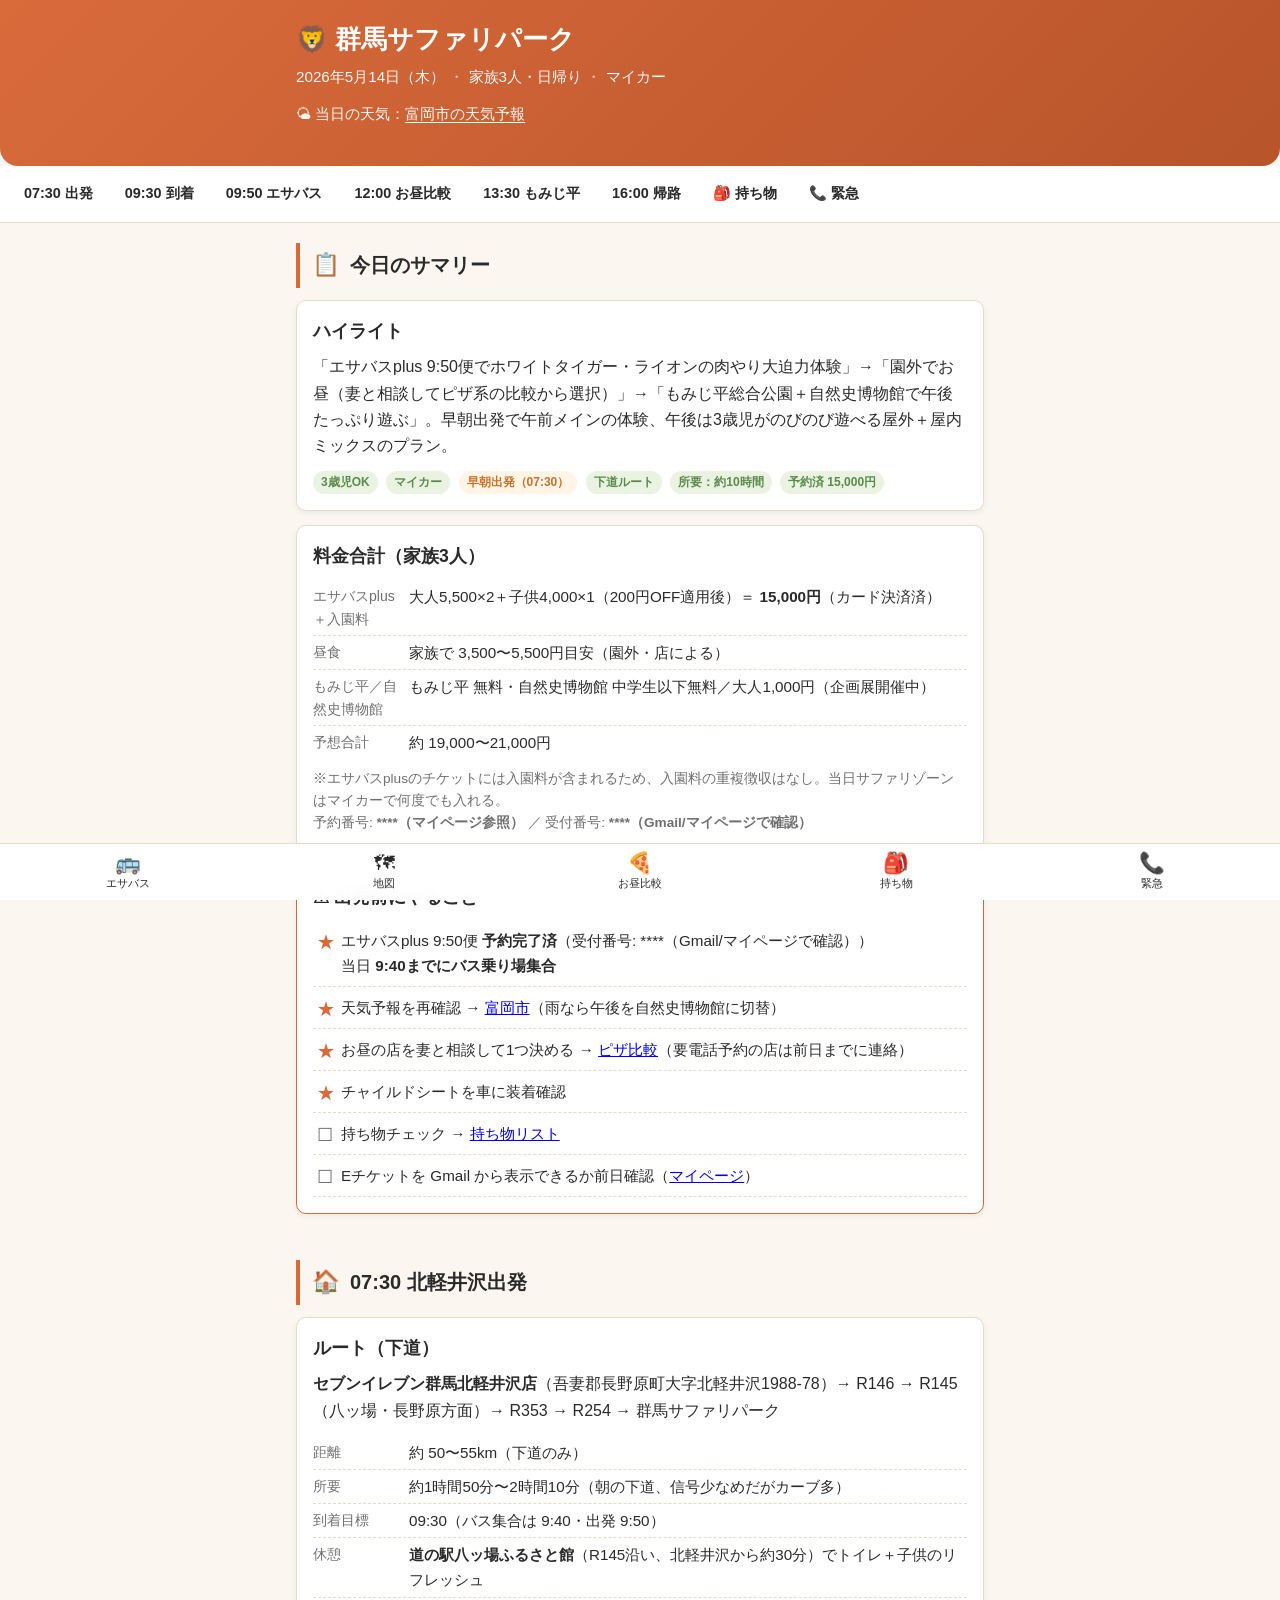
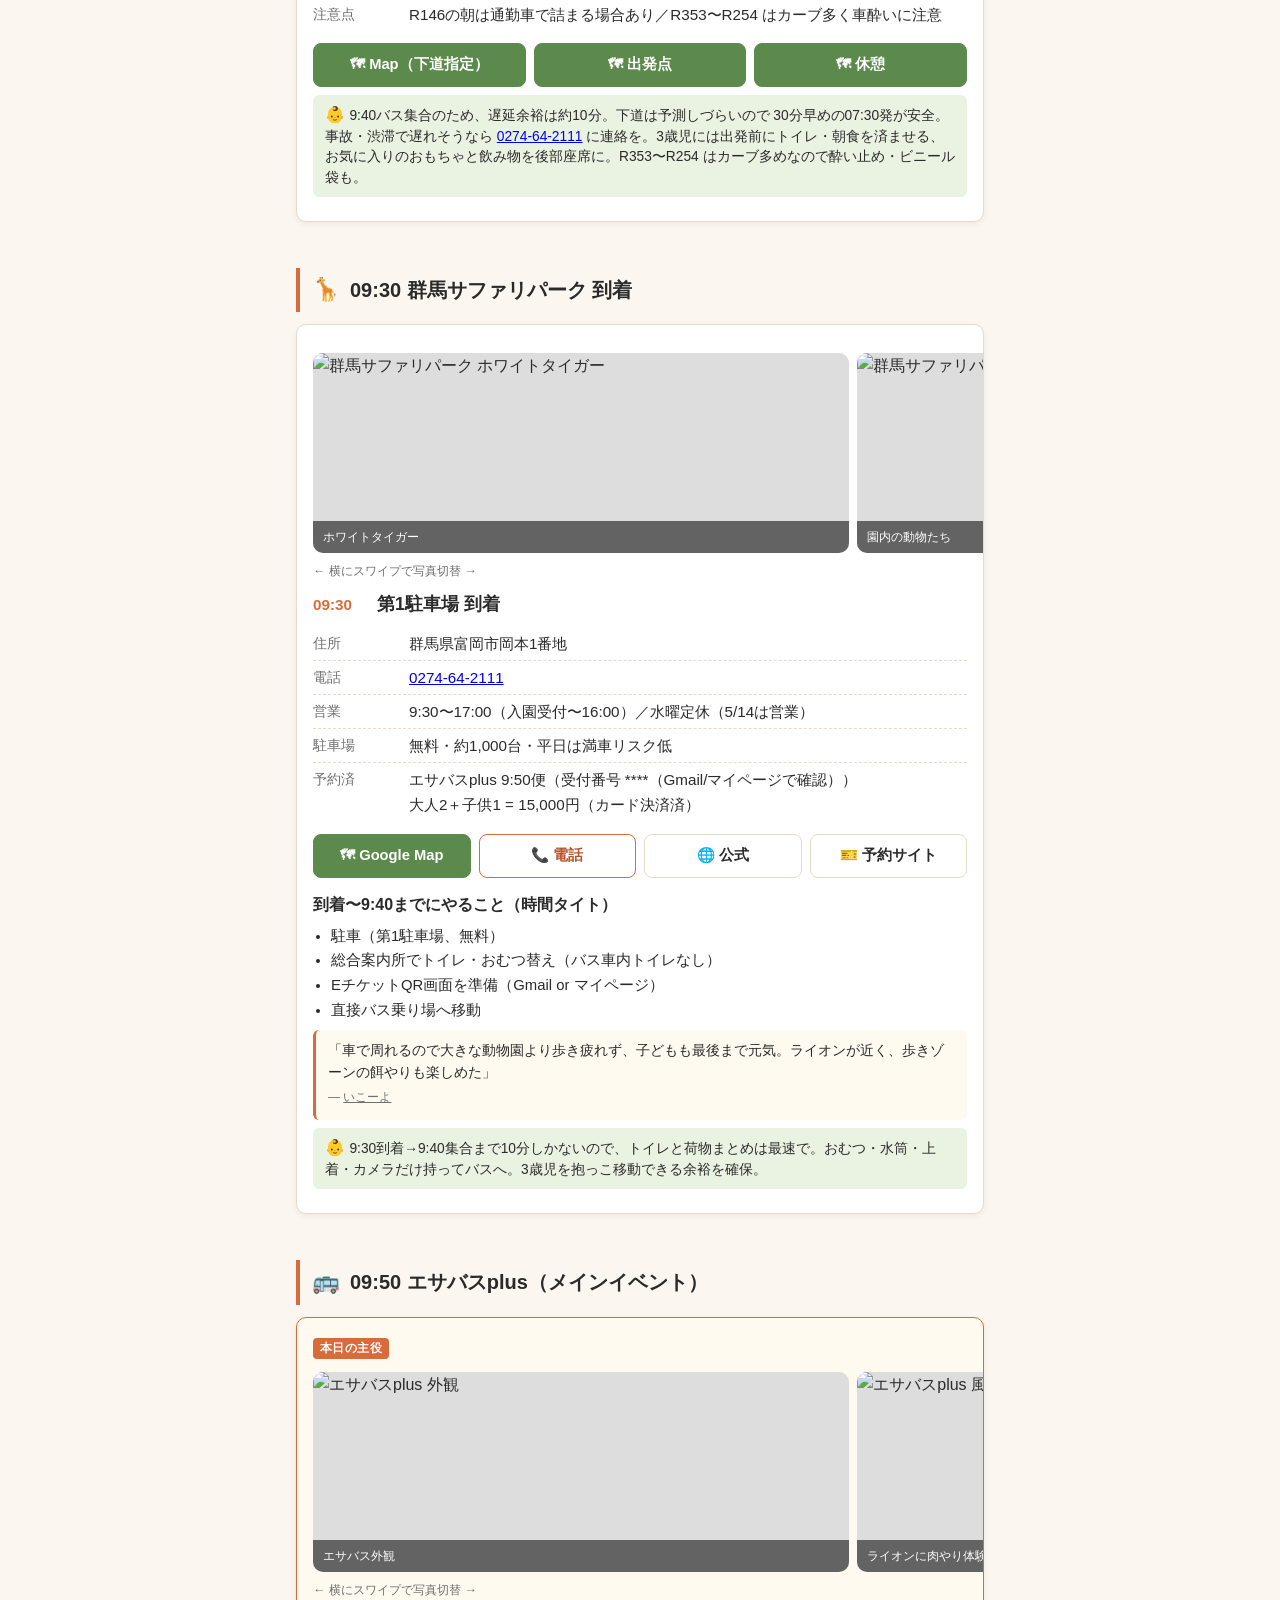
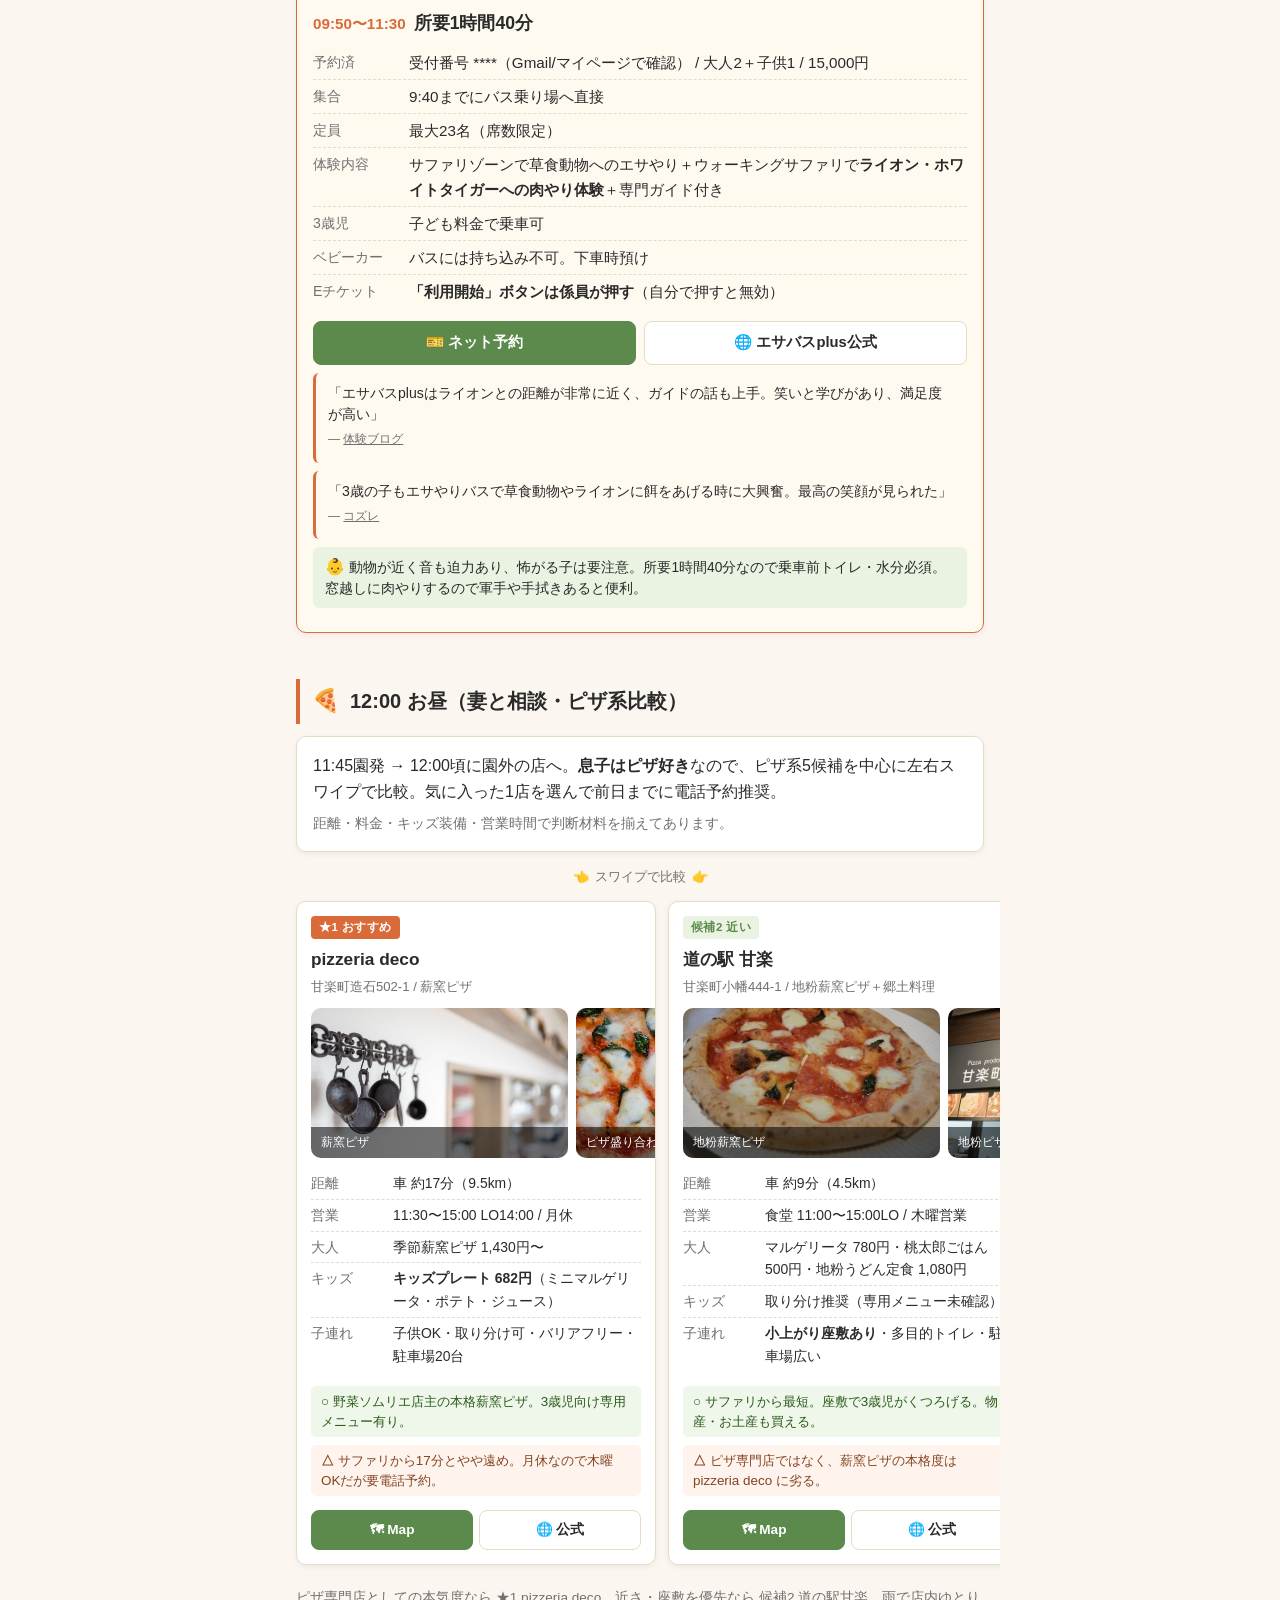
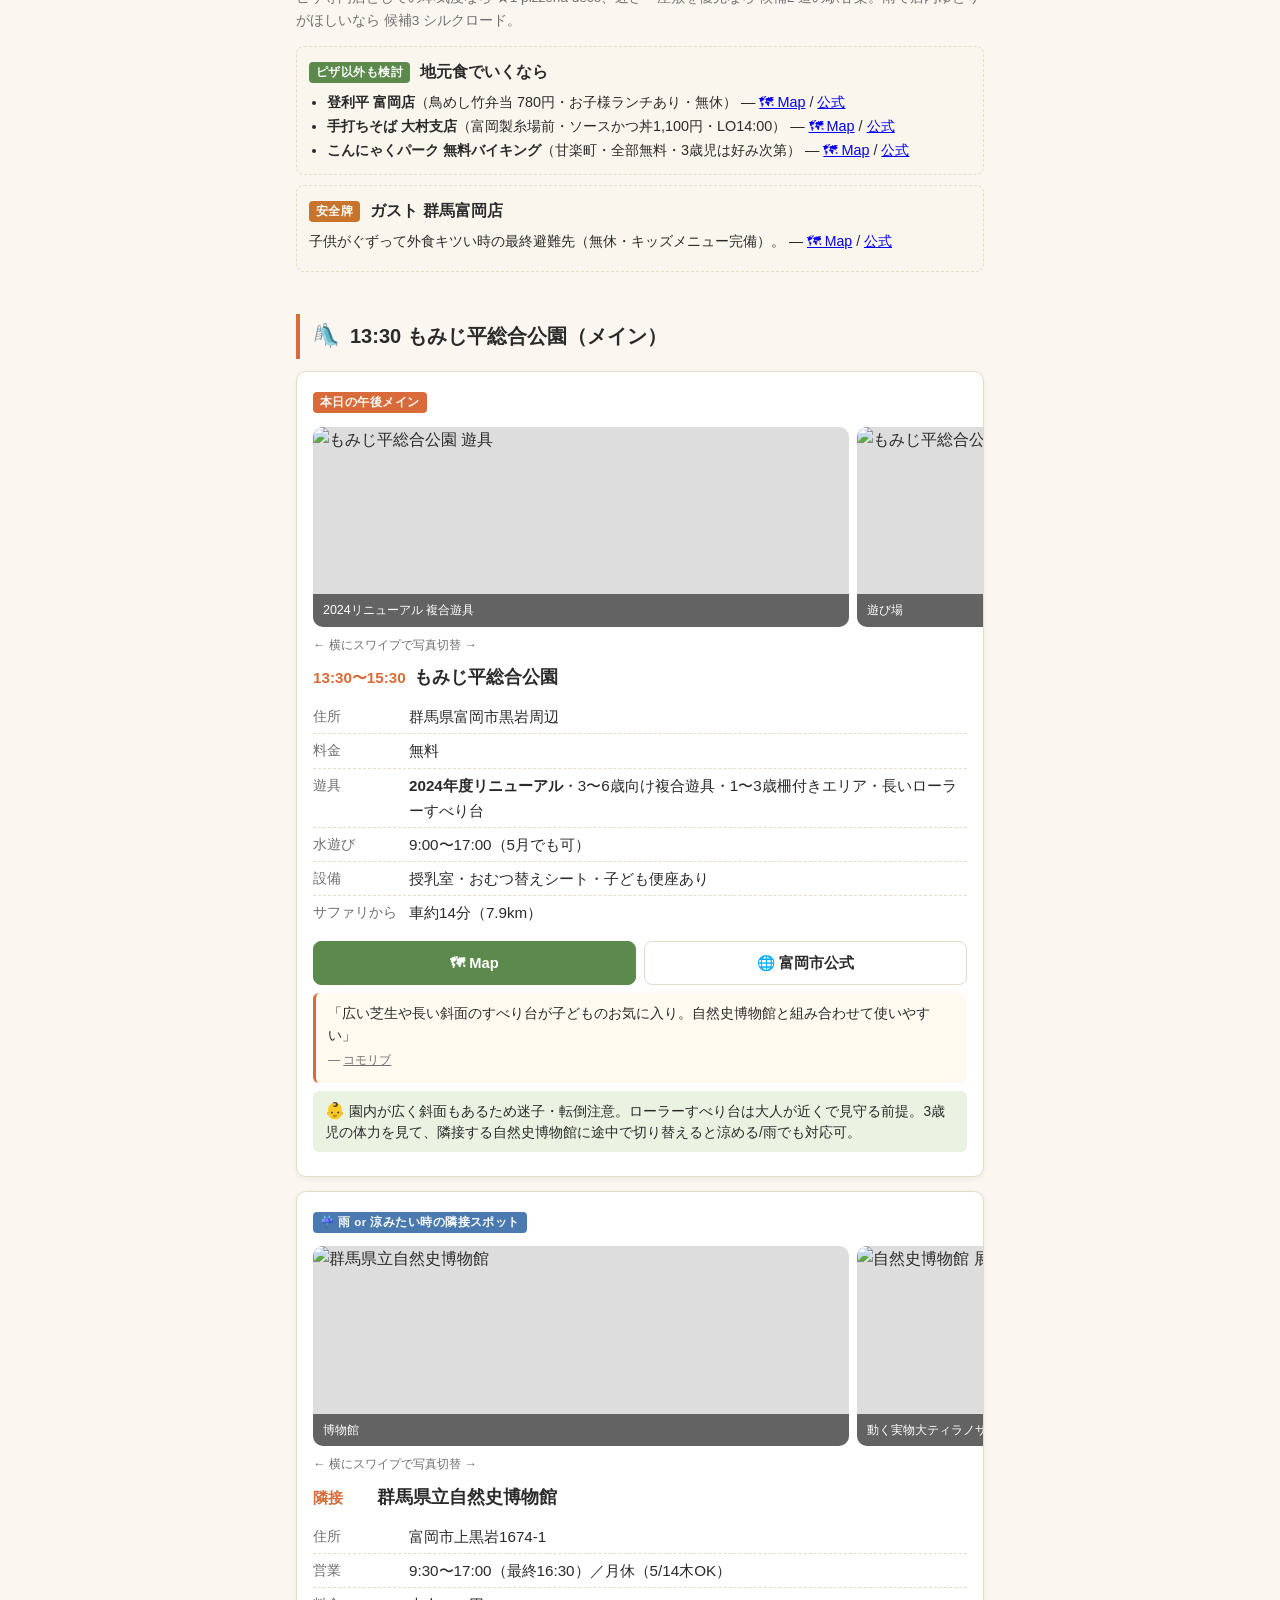
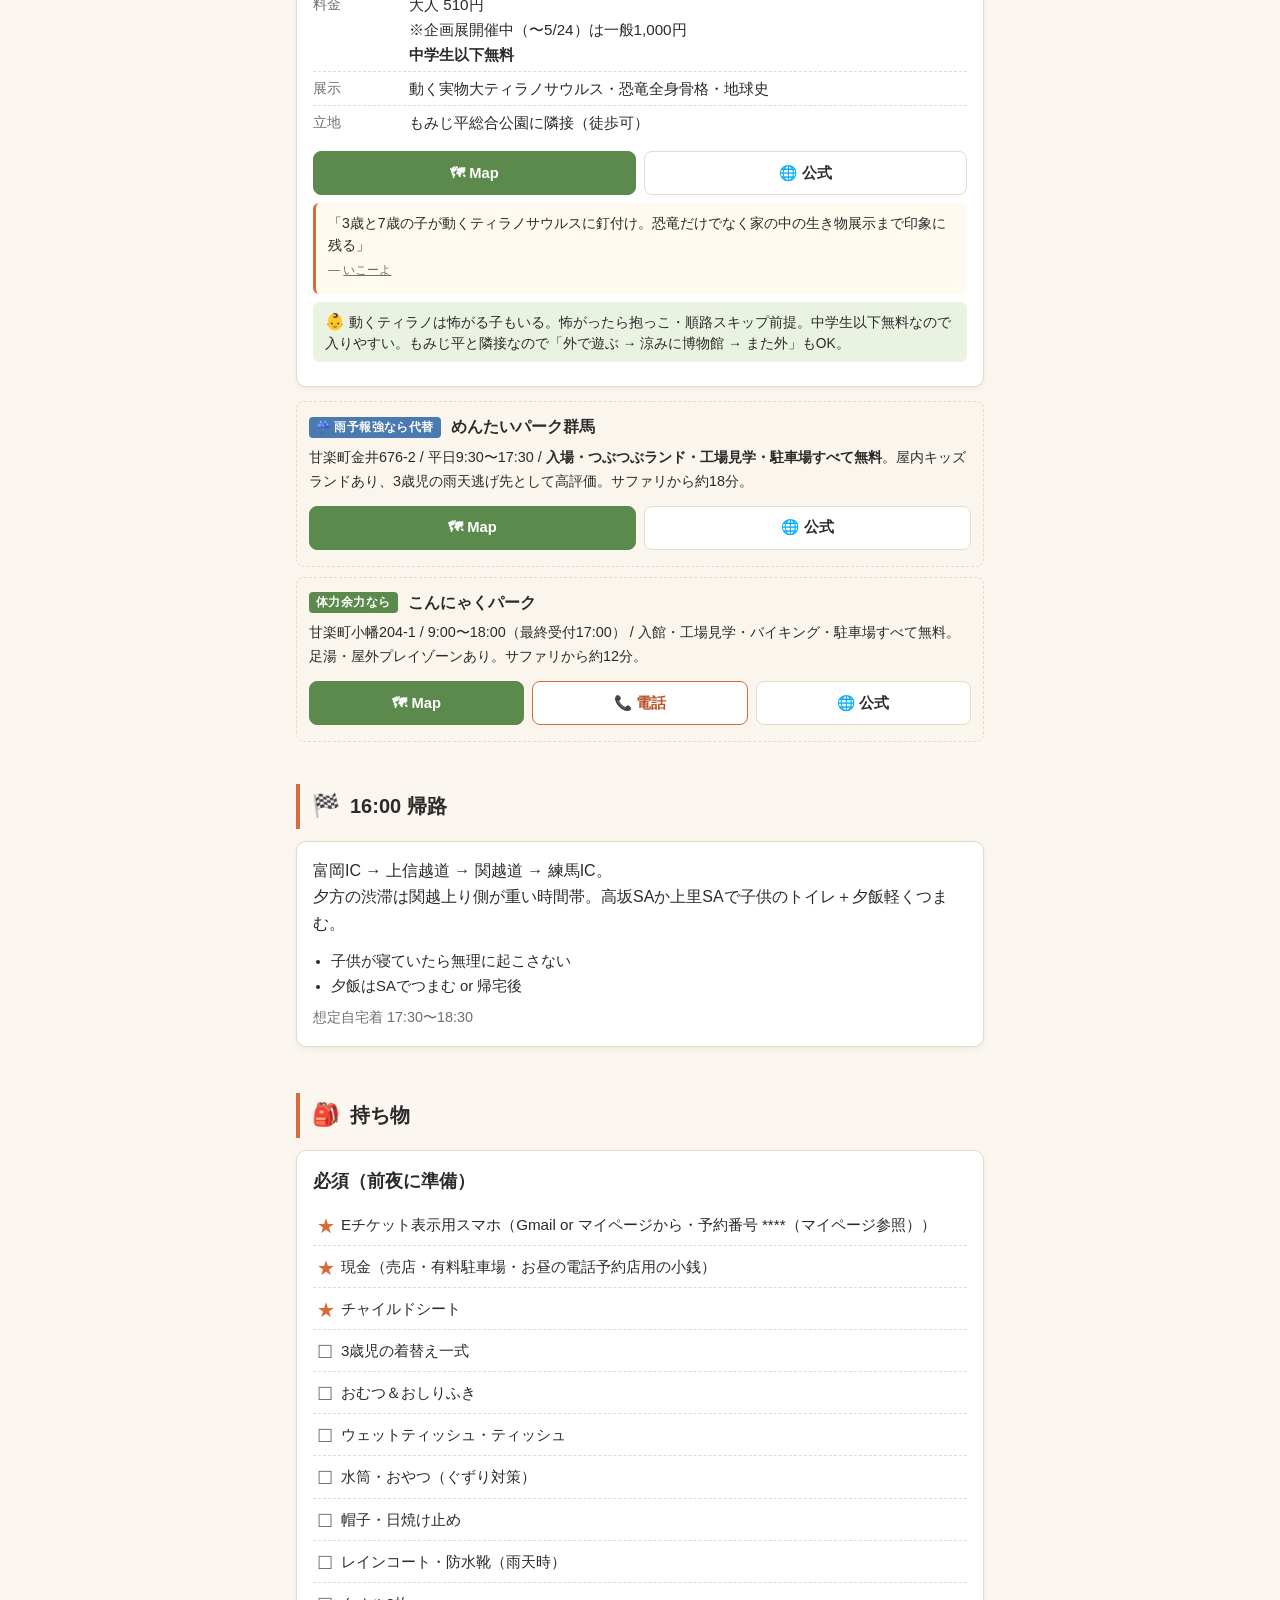
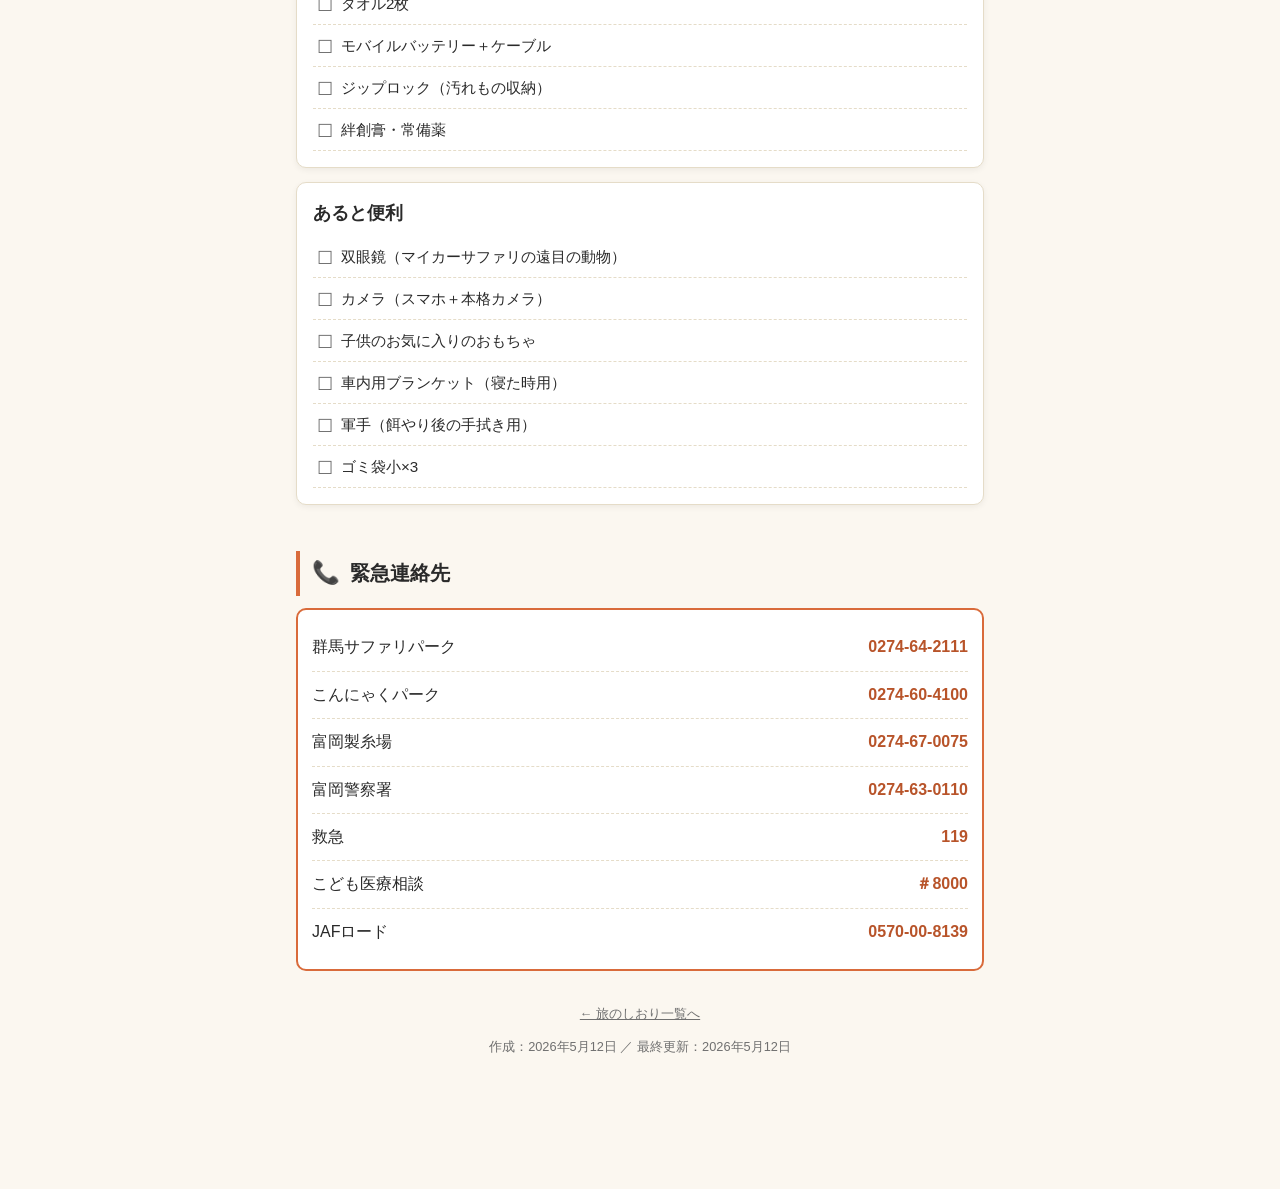
==== 2026-05-14-gunma-safari/index.html @ 845f9dd4 "security: noindex追加 + 予約番号マスク + 画像EXIF削除 Codex セキュリティチェック (bxpa7rb74) で指摘された点を反映: - <meta robots noi" ====
<!DOCTYPE html>
<html lang="ja">
<head>
<meta charset="UTF-8">
<meta name="viewport" content="width=device-width, initial-scale=1.0, viewport-fit=cover">
<meta name="theme-color" content="#d96b3b">
<meta name="robots" content="noindex, nofollow, noarchive, nosnippet">
<meta name="googlebot" content="noindex, nofollow">
<title>群馬サファリパーク 旅のしおり｜2026/5/14（木）</title>
<link rel="stylesheet" href="../style.css">
</head>
<body>

<!-- ====== HERO ====== -->
<header class="hero">
  <div class="container">
    <h1>🦁 群馬サファリパーク</h1>
    <p class="meta">
      <span>2026年5月14日（木）</span>
      <span>家族3人・日帰り</span>
      <span>マイカー</span>
    </p>
    <p class="meta" style="margin-top:8px;">
      🌤 当日の天気：<a href="https://tenki.jp/forecast/3/12/4230/10210/" target="_blank" rel="noopener">富岡市の天気予報</a>
    </p>
  </div>
</header>

<!-- ====== STICKY NAV ====== -->
<nav class="sticky-nav" aria-label="時刻ナビ">
  <a href="#t0730">07:30 出発</a>
  <a href="#t0930">09:30 到着</a>
  <a href="#t0950">09:50 エサバス</a>
  <a href="#t1200">12:00 お昼比較</a>
  <a href="#t1330">13:30 もみじ平</a>
  <a href="#t1600">16:00 帰路</a>
  <a href="#pack">🎒 持ち物</a>
  <a href="#emergency">📞 緊急</a>
</nav>

<main class="container">

  <!-- ====== TODAY SUMMARY ====== -->
  <section style="padding-top:20px;">
    <h2><span class="emoji">📋</span>今日のサマリー</h2>

    <div class="card">
      <h3 style="margin-top:0;">ハイライト</h3>
      <p style="margin-bottom:8px;">「エサバスplus 9:50便でホワイトタイガー・ライオンの肉やり大迫力体験」→「園外でお昼（妻と相談してピザ系の比較から選択）」→「もみじ平総合公園＋自然史博物館で午後たっぷり遊ぶ」。早朝出発で午前メインの体験、午後は3歳児がのびのび遊べる屋外＋屋内ミックスのプラン。</p>
      <p style="margin-bottom:0;">
        <span class="tag">3歳児OK</span>
        <span class="tag">マイカー</span>
        <span class="tag warn">早朝出発（07:30）</span>
        <span class="tag">下道ルート</span>
        <span class="tag">所要：約10時間</span>
        <span class="tag">予約済 15,000円</span>
      </p>
    </div>

    <div class="card">
      <h3 style="margin-top:0;">料金合計（家族3人）</h3>
      <dl>
        <div><dt>エサバスplus<br>＋入園料</dt><dd>大人5,500×2＋子供4,000×1（200円OFF適用後）＝ <strong>15,000円</strong>（カード決済済）</dd></div>
        <div><dt>昼食</dt><dd>家族で 3,500〜5,500円目安（園外・店による）</dd></div>
        <div><dt>もみじ平／自然史博物館</dt><dd>もみじ平 無料・自然史博物館 中学生以下無料／大人1,000円（企画展開催中）</dd></div>
        <div><dt>予想合計</dt><dd>約 19,000〜21,000円</dd></div>
      </dl>
      <p style="font-size:0.85rem;color:var(--color-muted);margin:8px 0 0;">※エサバスplusのチケットには入園料が含まれるため、入園料の重複徴収はなし。当日サファリゾーンはマイカーで何度でも入れる。<br>予約番号: <strong>****（マイページ参照）</strong> ／ 受付番号: <strong>****（Gmail/マイページで確認）</strong></p>
    </div>

    <div class="card" style="border-color:var(--color-accent);">
      <h3 style="margin-top:0;">⚠ 出発前にやること</h3>
      <ul class="checklist">
        <li class="critical">エサバスplus 9:50便 <strong>予約完了済</strong>（受付番号: ****（Gmail/マイページで確認））<br>当日 <strong>9:40までにバス乗り場集合</strong></li>
        <li class="critical">天気予報を再確認 → <a href="https://tenki.jp/forecast/3/12/4230/10210/" target="_blank" rel="noopener">富岡市</a>（雨なら午後を自然史博物館に切替）</li>
        <li class="critical">お昼の店を妻と相談して1つ決める → <a href="#t1200">ピザ比較</a>（要電話予約の店は前日までに連絡）</li>
        <li class="critical">チャイルドシートを車に装着確認</li>
        <li>持ち物チェック → <a href="#pack">持ち物リスト</a></li>
        <li>Eチケットを Gmail から表示できるか前日確認（<a href="https://ticket.safari.co.jp/me/top" target="_blank" rel="noopener">マイページ</a>）</li>
      </ul>
    </div>
  </section>

  <!-- ============================================================
       TIMELINE - 時間ごとに「やること・施設情報・写真・口コミ・メニュー・メモ」を全部まとめる
       ============================================================ -->

  <section id="t0730">
    <h2><span class="emoji">🏠</span>07:30 北軽井沢出発</h2>

    <div class="card">
      <h3 style="margin-top:0;">ルート（下道）</h3>
      <p><strong>セブンイレブン群馬北軽井沢店</strong>（吾妻郡長野原町大字北軽井沢1988-78）→ R146 → R145（八ッ場・長野原方面）→ R353 → R254 → 群馬サファリパーク</p>
      <dl>
        <div><dt>距離</dt><dd>約 50〜55km（下道のみ）</dd></div>
        <div><dt>所要</dt><dd>約1時間50分〜2時間10分（朝の下道、信号少なめだがカーブ多）</dd></div>
        <div><dt>到着目標</dt><dd>09:30（バス集合は 9:40・出発 9:50）</dd></div>
        <div><dt>休憩</dt><dd><strong>道の駅八ッ場ふるさと館</strong>（R145沿い、北軽井沢から約30分）でトイレ＋子供のリフレッシュ</dd></div>
        <div><dt>注意点</dt><dd>R146の朝は通勤車で詰まる場合あり／R353〜R254 はカーブ多く車酔いに注意</dd></div>
      </dl>
      <div class="actions">
        <a class="btn map" href="https://www.google.com/maps/dir/?api=1&origin=%E3%82%BB%E3%83%96%E3%83%B3%E3%82%A4%E3%83%AC%E3%83%96%E3%83%B3+%E7%BE%A4%E9%A6%AC%E5%8C%97%E8%BB%BD%E4%BA%95%E6%B2%A2%E5%BA%97&destination=%E7%BE%A4%E9%A6%AC%E3%82%B5%E3%83%95%E3%82%A1%E3%83%AA%E3%83%91%E3%83%BC%E3%82%AF&travelmode=driving&avoid=highways" target="_blank" rel="noopener">🗺 Map（下道指定）</a>
        <a class="btn map" href="https://www.google.com/maps/search/?api=1&query=%E3%82%BB%E3%83%96%E3%83%B3%E3%82%A4%E3%83%AC%E3%83%96%E3%83%B3+%E7%BE%A4%E9%A6%AC%E5%8C%97%E8%BB%BD%E4%BA%95%E6%B2%A2%E5%BA%97" target="_blank" rel="noopener">🗺 出発点</a>
        <a class="btn map" href="https://www.google.com/maps/search/?api=1&query=%E9%81%93%E3%81%AE%E9%A7%85%E5%85%AB%E3%83%83%E5%A0%B4%E3%81%B5%E3%82%8B%E3%81%95%E3%81%A8%E9%A4%A8" target="_blank" rel="noopener">🗺 休憩</a>
      </div>
      <div class="kid-note">9:40バス集合のため、遅延余裕は約10分。下道は予測しづらいので 30分早めの07:30発が安全。事故・渋滞で遅れそうなら <a href="tel:0274-64-2111">0274-64-2111</a> に連絡を。3歳児には出発前にトイレ・朝食を済ませる、お気に入りのおもちゃと飲み物を後部座席に。R353〜R254 はカーブ多めなので酔い止め・ビニール袋も。</div>
    </div>
  </section>

  <!-- =========== 09:30 サファリ到着 =========== -->
  <section id="t0930">
    <h2><span class="emoji">🦒</span>09:30 群馬サファリパーク 到着</h2>

    <div class="card">
      <div class="photos">
        <figure>
          <img loading="lazy" src="https://upload.wikimedia.org/wikipedia/commons/5/56/White_tiger-Gunma_Safari_Park.jpg" alt="群馬サファリパーク ホワイトタイガー">
          <figcaption>ホワイトタイガー</figcaption>
        </figure>
        <figure>
          <img loading="lazy" src="https://upload.wikimedia.org/wikipedia/commons/5/59/Gunma_Safari_Park.jpg" alt="群馬サファリパーク 園内">
          <figcaption>園内の動物たち</figcaption>
        </figure>
        <figure>
          <img loading="lazy" src="https://upload.wikimedia.org/wikipedia/commons/5/58/Chital%2C_Gunma_Safari_Park_%2817093128167%29.jpg" alt="群馬サファリパークのチータル鹿">
          <figcaption>チータル（鹿）</figcaption>
        </figure>
      </div>
      <p class="photos-hint">← 横にスワイプで写真切替 →</p>

      <h3 style="margin-top:8px;"><span class="time">09:30</span><span class="place-name">第1駐車場 到着</span></h3>
      <dl>
        <div><dt>住所</dt><dd>群馬県富岡市岡本1番地</dd></div>
        <div><dt>電話</dt><dd><a href="tel:0274-64-2111">0274-64-2111</a></dd></div>
        <div><dt>営業</dt><dd>9:30〜17:00（入園受付〜16:00）／水曜定休（5/14は営業）</dd></div>
        <div><dt>駐車場</dt><dd>無料・約1,000台・平日は満車リスク低</dd></div>
        <div><dt>予約済</dt><dd>エサバスplus 9:50便（受付番号 ****（Gmail/マイページで確認））<br>大人2＋子供1 = 15,000円（カード決済済）</dd></div>
      </dl>
      <div class="actions">
        <a class="btn map" href="https://www.google.com/maps/search/?api=1&query=群馬サファリパーク" target="_blank" rel="noopener">🗺 Google Map</a>
        <a class="btn tel" href="tel:0274-64-2111">📞 電話</a>
        <a class="btn web" href="https://safari.co.jp/" target="_blank" rel="noopener">🌐 公式</a>
        <a class="btn web" href="https://ticket.safari.co.jp/" target="_blank" rel="noopener">🎫 予約サイト</a>
      </div>

      <h4 style="margin:14px 0 6px;">到着〜9:40までにやること（時間タイト）</h4>
      <ul style="margin:0;padding-left:18px;font-size:0.93rem;">
        <li>駐車（第1駐車場、無料）</li>
        <li>総合案内所でトイレ・おむつ替え（バス車内トイレなし）</li>
        <li>EチケットQR画面を準備（Gmail or マイページ）</li>
        <li>直接バス乗り場へ移動</li>
      </ul>

      <div class="review">
        <p>「車で周れるので大きな動物園より歩き疲れず、子どもも最後まで元気。ライオンが近く、歩きゾーンの餌やりも楽しめた」</p>
        <p class="src">— <a href="https://iko-yo.net/facilities/213/experiences" target="_blank" rel="noopener">いこーよ</a></p>
      </div>
      <div class="kid-note">9:30到着→9:40集合まで10分しかないので、トイレと荷物まとめは最速で。おむつ・水筒・上着・カメラだけ持ってバスへ。3歳児を抱っこ移動できる余裕を確保。</div>
    </div>
  </section>

  <!-- =========== 09:50 エサバスplus =========== -->
  <section id="t0950">
    <h2><span class="emoji">🚌</span>09:50 エサバスplus（メインイベント）</h2>

    <div class="card" style="border-color:var(--color-accent); background:#fffaf0;">
      <span class="label">本日の主役</span>

      <div class="photos">
        <figure>
          <img loading="lazy" src="https://safari.co.jp/wordpress/wp-content/uploads/2025/06/ride-the-feeding-bus_eyecatch_32_720-480-600x400.jpg" alt="エサバスplus 外観">
          <figcaption>エサバス外観</figcaption>
        </figure>
        <figure>
          <img loading="lazy" src="https://safari.co.jp/wordpress/wp-content/uploads/2025/06/ride-the-feeding-bus_garelly01_169_960-540-800x450.jpg" alt="エサバスplus 風景">
          <figcaption>ライオンに肉やり体験</figcaption>
        </figure>
        <figure>
          <img loading="lazy" src="https://safari.co.jp/wordpress/wp-content/uploads/2025/06/ride-the-feeding-bus_garelly02_169_960-540-800x450.jpg" alt="エサバスplus 動物との距離">
          <figcaption>動物との距離感</figcaption>
        </figure>
      </div>
      <p class="photos-hint">← 横にスワイプで写真切替 →</p>

      <h3 style="margin-top:8px;"><span class="time">09:50〜11:30</span><span class="place-name">所要1時間40分</span></h3>

      <dl>
        <div><dt>予約済</dt><dd>受付番号 ****（Gmail/マイページで確認） / 大人2＋子供1 / 15,000円</dd></div>
        <div><dt>集合</dt><dd>9:40までにバス乗り場へ直接</dd></div>
        <div><dt>定員</dt><dd>最大23名（席数限定）</dd></div>
        <div><dt>体験内容</dt><dd>サファリゾーンで草食動物へのエサやり＋ウォーキングサファリで<strong>ライオン・ホワイトタイガーへの肉やり体験</strong>＋専門ガイド付き</dd></div>
        <div><dt>3歳児</dt><dd>子ども料金で乗車可</dd></div>
        <div><dt>ベビーカー</dt><dd>バスには持ち込み不可。下車時預け</dd></div>
        <div><dt>Eチケット</dt><dd><strong>「利用開始」ボタンは係員が押す</strong>（自分で押すと無効）</dd></div>
      </dl>

      <div class="actions">
        <a class="btn map" href="https://ticket.safari.co.jp/" target="_blank" rel="noopener">🎫 ネット予約</a>
        <a class="btn web" href="https://safari.co.jp/tour/feeding-bus-plus/" target="_blank" rel="noopener">🌐 エサバスplus公式</a>
      </div>

      <div class="review">
        <p>「エサバスplusはライオンとの距離が非常に近く、ガイドの話も上手。笑いと学びがあり、満足度が高い」</p>
        <p class="src">— <a href="https://expert-child-rearing.com/gunma-safari-park-review/" target="_blank" rel="noopener">体験ブログ</a></p>
      </div>
      <div class="review">
        <p>「3歳の子もエサやりバスで草食動物やライオンに餌をあげる時に大興奮。最高の笑顔が見られた」</p>
        <p class="src">— <a href="https://feature.cozre.jp/item/2643/reviews" target="_blank" rel="noopener">コズレ</a></p>
      </div>
      <div class="kid-note">動物が近く音も迫力あり、怖がる子は要注意。所要1時間40分なので乗車前トイレ・水分必須。窓越しに肉やりするので軍手や手拭きあると便利。</div>
    </div>
  </section>

  <!-- =========== 12:00 お昼比較 =========== -->
  <section id="t1200">
    <h2><span class="emoji">🍕</span>12:00 お昼（妻と相談・ピザ系比較）</h2>

    <div class="card">
      <p style="margin:0 0 6px;">11:45園発 → 12:00頃に園外の店へ。<strong>息子はピザ好き</strong>なので、ピザ系5候補を中心に左右スワイプで比較。気に入った1店を選んで前日までに電話予約推奨。</p>
      <p style="margin:0;font-size:0.88rem;color:var(--color-muted);">距離・料金・キッズ装備・営業時間で判断材料を揃えてあります。</p>
    </div>

    <p class="compare-hint">スワイプで比較</p>

    <div class="compare-slider" aria-label="お昼候補の比較スライダー">

      <!-- ★1 pizzeria deco -->
      <article class="compare-card">
        <span class="rank best">★1 おすすめ</span>
        <h4>pizzeria deco</h4>
        <p class="place-sub">甘楽町造石502-1 / 薪窯ピザ</p>
        <div class="photos">
          <figure><img loading="lazy" src="images/lunch/deco/01-pizza.jpg" alt="pizzeria deco 薪窯ピザ"><figcaption>薪窯ピザ</figcaption></figure>
          <figure><img loading="lazy" src="images/lunch/deco/02-pizza-platter.jpg" alt="ピザ盛り合わせ"><figcaption>ピザ盛り合わせ</figcaption></figure>
          <figure><img loading="lazy" src="images/lunch/deco/03-preparation.jpg" alt="ピザ仕込み"><figcaption>仕込み風景</figcaption></figure>
          <figure><img loading="lazy" src="images/lunch/deco/04-interior.jpg" alt="店内"><figcaption>店内</figcaption></figure>
          <figure><img loading="lazy" src="images/lunch/deco/05-exterior.jpg" alt="外観"><figcaption>外観</figcaption></figure>
        </div>
        <dl>
          <div><dt>距離</dt><dd>車 約17分（9.5km）</dd></div>
          <div><dt>営業</dt><dd>11:30〜15:00 LO14:00 / 月休</dd></div>
          <div><dt>大人</dt><dd>季節薪窯ピザ 1,430円〜</dd></div>
          <div><dt>キッズ</dt><dd><strong>キッズプレート 682円</strong>（ミニマルゲリータ・ポテト・ジュース）</dd></div>
          <div><dt>子連れ</dt><dd>子供OK・取り分け可・バリアフリー・駐車場20台</dd></div>
        </dl>
        <p class="pros">野菜ソムリエ店主の本格薪窯ピザ。3歳児向け専用メニュー有り。</p>
        <p class="cons">サファリから17分とやや遠め。月休なので木曜OKだが要電話予約。</p>
        <div class="compact-actions">
          <a class="btn map" href="https://www.google.com/maps/search/?api=1&query=pizzeria+deco+%E7%94%98%E6%A5%BD%E7%94%BA" target="_blank" rel="noopener">🗺 Map</a>
          <a class="btn web" href="https://pizzeria-deco.com/" target="_blank" rel="noopener">🌐 公式</a>
        </div>
      </article>

      <!-- 2 道の駅甘楽 -->
      <article class="compare-card">
        <span class="rank">候補2 近い</span>
        <h4>道の駅 甘楽</h4>
        <p class="place-sub">甘楽町小幡444-1 / 地粉薪窯ピザ＋郷土料理</p>
        <div class="photos">
          <figure><img loading="lazy" src="images/lunch/kanra/01-pizza.jpg" alt="地粉ピザ"><figcaption>地粉薪窯ピザ</figcaption></figure>
          <figure><img loading="lazy" src="images/lunch/kanra/02-pizza-counter.jpg" alt="地粉ピザ売場"><figcaption>地粉ピザ売場</figcaption></figure>
          <figure><img loading="lazy" src="images/lunch/kanra/03-seats.jpg" alt="食事席"><figcaption>食事席</figcaption></figure>
          <figure><img loading="lazy" src="images/lunch/kanra/04-entrance.jpg" alt="お食事処入口"><figcaption>お食事処入口</figcaption></figure>
          <figure><img loading="lazy" src="images/lunch/kanra/05-exterior.jpg" alt="道の駅甘楽 外観"><figcaption>外観</figcaption></figure>
        </div>
        <dl>
          <div><dt>距離</dt><dd>車 約9分（4.5km）</dd></div>
          <div><dt>営業</dt><dd>食堂 11:00〜15:00LO / 木曜営業</dd></div>
          <div><dt>大人</dt><dd>マルゲリータ 780円・桃太郎ごはん 500円・地粉うどん定食 1,080円</dd></div>
          <div><dt>キッズ</dt><dd>取り分け推奨（専用メニュー未確認）</dd></div>
          <div><dt>子連れ</dt><dd><strong>小上がり座敷あり</strong>・多目的トイレ・駐車場広い</dd></div>
        </dl>
        <p class="pros">サファリから最短。座敷で3歳児がくつろげる。物産・お土産も買える。</p>
        <p class="cons">ピザ専門店ではなく、薪窯ピザの本格度は pizzeria deco に劣る。</p>
        <div class="compact-actions">
          <a class="btn map" href="https://www.google.com/maps/search/?api=1&query=%E9%81%93%E3%81%AE%E9%A7%85%E7%94%98%E6%A5%BD" target="_blank" rel="noopener">🗺 Map</a>
          <a class="btn web" href="https://www.town.kanra.lg.jp/s-busan/busan/news/04.html" target="_blank" rel="noopener">🌐 公式</a>
        </div>
      </article>

      <!-- 3 シルクロード富岡店 -->
      <article class="compare-card">
        <span class="rank">候補3 ゆとり</span>
        <h4>シルクロード富岡店</h4>
        <p class="place-sub">富岡市曽木106 / イタリアン・79席</p>
        <div class="photos">
          <figure><img loading="lazy" src="images/lunch/silkroad/01-pizza.jpg" alt="シルクロード ピザ"><figcaption>ピザ</figcaption></figure>
          <figure><img loading="lazy" src="images/lunch/silkroad/02-pizza.jpg" alt="シルクロード ピザ"><figcaption>ピザ</figcaption></figure>
          <figure><img loading="lazy" src="images/lunch/silkroad/03-oven.jpg" alt="ピザ窯"><figcaption>ピザ窯</figcaption></figure>
          <figure><img loading="lazy" src="images/lunch/silkroad/04-interior.jpg" alt="店内"><figcaption>店内</figcaption></figure>
          <figure><img loading="lazy" src="images/lunch/silkroad/05-exterior.png" alt="外観"><figcaption>外観</figcaption></figure>
        </div>
        <dl>
          <div><dt>距離</dt><dd>車 約13分（6.3km）</dd></div>
          <div><dt>営業</dt><dd>11:00〜16:00 LO15:30 / 第1・3月休</dd></div>
          <div><dt>大人</dt><dd>マルゲリータ 890円・海老マヨピッツァ 1,090円・パスタ各種</dd></div>
          <div><dt>キッズ</dt><dd>取り分け前提・サラダバーあり</dd></div>
          <div><dt>子連れ</dt><dd>個室・座敷・バリアフリー・子供OK・駐車場40台</dd></div>
        </dl>
        <p class="pros">79席で広めゆったり。サラダバー付きで野菜も摂れる。</p>
        <p class="cons">専門店感は薄め。チェーン的でローカル感は控えめ。</p>
        <div class="compact-actions">
          <a class="btn map" href="https://www.google.com/maps/search/?api=1&query=%E3%82%B7%E3%83%AB%E3%82%AF%E3%83%AD%E3%83%BC%E3%83%89+%E5%AF%8C%E5%B2%A1%E5%BA%97" target="_blank" rel="noopener">🗺 Map</a>
          <a class="btn web" href="https://silkroad-roma.co.jp/restaurant/silkroad/tomioka/" target="_blank" rel="noopener">🌐 公式</a>
        </div>
      </article>

      <!-- 4 Italian Dining Noce -->
      <article class="compare-card">
        <span class="rank">候補4 上質</span>
        <h4>Italian Dining Noce</h4>
        <p class="place-sub">富岡市富岡526-1 / 県産小麦の生パスタ</p>
        <div class="photos">
          <figure><img loading="lazy" src="images/lunch/noce/01-pizza.jpg" alt="Noce ピザ"><figcaption>ピザ</figcaption></figure>
          <figure><img loading="lazy" src="images/lunch/noce/02-pizza.jpg" alt="Noce ピザ"><figcaption>ピザ</figcaption></figure>
          <figure><img loading="lazy" src="images/lunch/noce/03-salad.jpg" alt="セットサラダ"><figcaption>セットサラダ</figcaption></figure>
          <figure><img loading="lazy" src="images/lunch/noce/04-interior.jpg" alt="店内"><figcaption>店内</figcaption></figure>
          <figure><img loading="lazy" src="images/lunch/noce/05-exterior.jpg" alt="Noce 外観"><figcaption>外観</figcaption></figure>
        </div>
        <dl>
          <div><dt>距離</dt><dd>車 約11分（6.0km）</dd></div>
          <div><dt>営業</dt><dd>11:00〜15:00 LO14:00 / <strong>水休</strong>（木OK・要電話確認）</dd></div>
          <div><dt>大人</dt><dd>ピザ／ラザニアランチ 1,700円・お肉ランチ 1,950円</dd></div>
          <div><dt>キッズ</dt><dd>口コミにお子様ランチ記載あり</dd></div>
          <div><dt>子連れ</dt><dd>テーブル中心・専用駐車場15台</dd></div>
        </dl>
        <p class="pros">県産小麦の生パスタが看板。大人の満足度高め。</p>
        <p class="cons">ぐんラボに木曜休み表記が残るので前日電話確認必須。</p>
        <div class="compact-actions">
          <a class="btn map" href="https://www.google.com/maps/search/?api=1&query=Italian+Dining+Noce+%E5%AF%8C%E5%B2%A1" target="_blank" rel="noopener">🗺 Map</a>
          <a class="btn web" href="https://www.noce.rest/access" target="_blank" rel="noopener">🌐 公式</a>
        </div>
      </article>

      <!-- 5 IL.Piatto -->
      <article class="compare-card">
        <span class="rank">候補5 こぢんまり</span>
        <h4>IL.Piatto</h4>
        <p class="place-sub">富岡市内匠144 / ランチ＆カフェ</p>
        <div class="photos">
          <figure><img loading="lazy" src="images/lunch/piatto/01-signboard.jpg" alt="PIZZA &amp; GELATO 看板"><figcaption>PIZZA & GELATO 看板</figcaption></figure>
          <figure><img loading="lazy" src="images/lunch/piatto/02-pasta.jpg" alt="ランチパスタ"><figcaption>ランチパスタ</figcaption></figure>
          <figure><img loading="lazy" src="images/lunch/piatto/03-interior.jpg" alt="店内"><figcaption>店内</figcaption></figure>
          <figure><img loading="lazy" src="images/lunch/piatto/04-food-truck.jpg" alt="ピッツァフードトラック"><figcaption>ピッツァ提供フードトラック</figcaption></figure>
          <figure><img loading="lazy" src="images/lunch/piatto/05-exterior.jpg" alt="外観"><figcaption>外観</figcaption></figure>
        </div>
        <dl>
          <div><dt>距離</dt><dd>車 約9分（4.0km）</dd></div>
          <div><dt>営業</dt><dd>ランチ 11:30〜14:00 / 日月休（木OK）</dd></div>
          <div><dt>大人</dt><dd>ピザ／パスタ／プレートランチ 各1,480円</dd></div>
          <div><dt>キッズ</dt><dd>専用メニュー未確認・取り分け前提</dd></div>
          <div><dt>子連れ</dt><dd>小規模なので前日電話確認推奨・駐車場要確認</dd></div>
        </dl>
        <p class="pros">サファリから近い。カフェ寄りの落ち着いた雰囲気。</p>
        <p class="cons">店が小さいので3歳児が騒ぐと気を遣う。駐車場情報が媒体で揺れる。</p>
        <div class="compact-actions">
          <a class="btn map" href="https://www.google.com/maps/search/?api=1&query=IL.Piatto+%E5%AF%8C%E5%B2%A1%E5%B8%82" target="_blank" rel="noopener">🗺 Map</a>
          <a class="btn web" href="https://tabelog.com/gunma/A1005/A100501/10020901/" target="_blank" rel="noopener">🌐 食べログ</a>
        </div>
      </article>

    </div>

    <p style="font-size:0.85rem;color:var(--color-muted);margin:4px 0 14px;">ピザ専門店としての本気度なら ★1 pizzeria deco、近さ・座敷を優先なら 候補2 道の駅甘楽。雨で店内ゆとりがほしいなら 候補3 シルクロード。</p>

    <!-- ピザ以外の選択肢 -->
    <div class="alt-card">
      <h4><span class="label alt">ピザ以外も検討</span>地元食でいくなら</h4>
      <ul style="margin:6px 0 0;padding-left:18px;font-size:0.9rem;">
        <li><strong>登利平 富岡店</strong>（鳥めし竹弁当 780円・お子様ランチあり・無休） — <a href="https://www.google.com/maps/search/?api=1&query=%E7%99%BB%E5%88%A9%E5%B9%B3+%E5%AF%8C%E5%B2%A1%E5%BA%97" target="_blank" rel="noopener">🗺 Map</a> / <a href="https://www.torihei.co.jp/store_detail11/" target="_blank" rel="noopener">公式</a></li>
        <li><strong>手打ちそば 大村支店</strong>（富岡製糸場前・ソースかつ丼1,100円・LO14:00） — <a href="https://www.google.com/maps/search/?api=1&query=%E6%89%8B%E6%89%93%E3%81%A1%E3%81%9D%E3%81%B0%E5%A4%A7%E6%9D%91%E6%94%AF%E5%BA%97+%E5%AF%8C%E5%B2%A1" target="_blank" rel="noopener">🗺 Map</a> / <a href="https://silksoba.com/about" target="_blank" rel="noopener">公式</a></li>
        <li><strong>こんにゃくパーク 無料バイキング</strong>（甘楽町・全部無料・3歳児は好み次第） — <a href="https://www.google.com/maps/search/?api=1&query=%E3%81%93%E3%82%93%E3%81%AB%E3%82%83%E3%81%8F%E3%83%91%E3%83%BC%E3%82%AF" target="_blank" rel="noopener">🗺 Map</a> / <a href="https://www.konnyaku-park.com/" target="_blank" rel="noopener">公式</a></li>
      </ul>
    </div>

    <div class="alt-card">
      <h4><span class="label warn">安全牌</span>ガスト 群馬富岡店</h4>
      <p style="margin:0 0 6px;font-size:0.88rem;">子供がぐずって外食キツい時の最終避難先（無休・キッズメニュー完備）。 — <a href="https://www.google.com/maps/search/?api=1&query=%E3%82%AC%E3%82%B9%E3%83%88+%E7%BE%A4%E9%A6%AC%E5%AF%8C%E5%B2%A1%E5%BA%97" target="_blank" rel="noopener">🗺 Map</a> / <a href="https://www.skylark.co.jp/gusto/" target="_blank" rel="noopener">公式</a></p>
    </div>
  </section>

  <!-- =========== 13:30 もみじ平総合公園 =========== -->
  <section id="t1330">
    <h2><span class="emoji">🛝</span>13:30 もみじ平総合公園（メイン）</h2>

    <!-- メイン: もみじ平 -->
    <div class="card">
      <span class="label">本日の午後メイン</span>

      <div class="photos">
        <figure>
          <img loading="lazy" src="https://www.city.tomioka.lg.jp/www/contents/1740012163959/simple/250220140925_6.jpg" alt="もみじ平総合公園 遊具">
          <figcaption>2024リニューアル 複合遊具</figcaption>
        </figure>
        <figure>
          <img loading="lazy" src="https://www.city.tomioka.lg.jp/www/contents/1740012163959/simple/250220140925_8.jpg" alt="もみじ平総合公園">
          <figcaption>遊び場</figcaption>
        </figure>
        <figure>
          <img loading="lazy" src="https://www.city.tomioka.lg.jp/www/contents/1740012163959/simple/250130144806_1.jpg" alt="もみじ平総合公園 風景">
          <figcaption>公園全景</figcaption>
        </figure>
      </div>
      <p class="photos-hint">← 横にスワイプで写真切替 →</p>

      <h3 style="margin-top:8px;"><span class="time">13:30〜15:30</span><span class="place-name">もみじ平総合公園</span></h3>
      <dl>
        <div><dt>住所</dt><dd>群馬県富岡市黒岩周辺</dd></div>
        <div><dt>料金</dt><dd>無料</dd></div>
        <div><dt>遊具</dt><dd><strong>2024年度リニューアル</strong>・3〜6歳向け複合遊具・1〜3歳柵付きエリア・長いローラーすべり台</dd></div>
        <div><dt>水遊び</dt><dd>9:00〜17:00（5月でも可）</dd></div>
        <div><dt>設備</dt><dd>授乳室・おむつ替えシート・子ども便座あり</dd></div>
        <div><dt>サファリから</dt><dd>車約14分（7.9km）</dd></div>
      </dl>
      <div class="actions">
        <a class="btn map" href="https://www.google.com/maps/search/?api=1&query=%E3%82%82%E3%81%BF%E3%81%98%E5%B9%B3%E7%B7%8F%E5%90%88%E5%85%AC%E5%9C%92" target="_blank" rel="noopener">🗺 Map</a>
        <a class="btn web" href="https://www.city.tomioka.lg.jp/www/contents/1740012163959/index.html" target="_blank" rel="noopener">🌐 富岡市公式</a>
      </div>
      <div class="review">
        <p>「広い芝生や長い斜面のすべり台が子どものお気に入り。自然史博物館と組み合わせて使いやすい」</p>
        <p class="src">— <a href="https://comolib.com/places/658839" target="_blank" rel="noopener">コモリブ</a></p>
      </div>
      <div class="kid-note">園内が広く斜面もあるため迷子・転倒注意。ローラーすべり台は大人が近くで見守る前提。3歳児の体力を見て、隣接する自然史博物館に途中で切り替えると涼める/雨でも対応可。</div>
    </div>

    <!-- 隣接の自然史博物館をペアで -->
    <div class="card">
      <span class="label rain">☔ 雨 or 涼みたい時の隣接スポット</span>

      <div class="photos">
        <figure>
          <img loading="lazy" src="https://www.gmnh.pref.gunma.jp/wp-content/uploads/main.jpg" alt="群馬県立自然史博物館">
          <figcaption>博物館</figcaption>
        </figure>
        <figure>
          <img loading="lazy" src="https://www.gmnh.pref.gunma.jp/wp-content/uploads/TOP1.jpg" alt="自然史博物館 展示">
          <figcaption>動く実物大ティラノサウルス</figcaption>
        </figure>
        <figure>
          <img loading="lazy" src="https://www.gmnh.pref.gunma.jp/wp-content/uploads/15-scaled.jpg" alt="自然史博物館 館内">
          <figcaption>恐竜骨格</figcaption>
        </figure>
      </div>
      <p class="photos-hint">← 横にスワイプで写真切替 →</p>

      <h3 style="margin-top:8px;"><span class="time">隣接</span><span class="place-name">群馬県立自然史博物館</span></h3>
      <dl>
        <div><dt>住所</dt><dd>富岡市上黒岩1674-1</dd></div>
        <div><dt>営業</dt><dd>9:30〜17:00（最終16:30）／月休（5/14木OK）</dd></div>
        <div><dt>料金</dt><dd>大人 510円<br>※企画展開催中（〜5/24）は一般1,000円<br><strong>中学生以下無料</strong></dd></div>
        <div><dt>展示</dt><dd>動く実物大ティラノサウルス・恐竜全身骨格・地球史</dd></div>
        <div><dt>立地</dt><dd>もみじ平総合公園に隣接（徒歩可）</dd></div>
      </dl>
      <div class="actions">
        <a class="btn map" href="https://www.google.com/maps/search/?api=1&query=%E7%BE%A4%E9%A6%AC%E7%9C%8C%E7%AB%8B%E8%87%AA%E7%84%B6%E5%8F%B2%E5%8D%9A%E7%89%A9%E9%A4%A8" target="_blank" rel="noopener">🗺 Map</a>
        <a class="btn web" href="https://www.gmnh.pref.gunma.jp/" target="_blank" rel="noopener">🌐 公式</a>
      </div>
      <div class="review">
        <p>「3歳と7歳の子が動くティラノサウルスに釘付け。恐竜だけでなく家の中の生き物展示まで印象に残る」</p>
        <p class="src">— <a href="https://iko-yo.net/experiences/50547" target="_blank" rel="noopener">いこーよ</a></p>
      </div>
      <div class="kid-note">動くティラノは怖がる子もいる。怖がったら抱っこ・順路スキップ前提。中学生以下無料なので入りやすい。もみじ平と隣接なので「外で遊ぶ → 涼みに博物館 → また外」もOK。</div>
    </div>

    <!-- 雨予報強い場合の代替 -->
    <div class="alt-card">
      <h4><span class="label rain">☔ 雨予報強なら代替</span>めんたいパーク群馬</h4>
      <p style="margin:0 0 6px;font-size:0.9rem;">甘楽町金井676-2 / 平日9:30〜17:30 / <strong>入場・つぶつぶランド・工場見学・駐車場すべて無料</strong>。屋内キッズランドあり、3歳児の雨天逃げ先として高評価。サファリから約18分。</p>
      <div class="actions">
        <a class="btn map" href="https://www.google.com/maps/search/?api=1&query=%E3%82%81%E3%82%93%E3%81%9F%E3%81%84%E3%83%91%E3%83%BC%E3%82%AF%E7%BE%A4%E9%A6%AC" target="_blank" rel="noopener">🗺 Map</a>
        <a class="btn web" href="https://mentai-park.com/gunma/" target="_blank" rel="noopener">🌐 公式</a>
      </div>
    </div>

    <div class="alt-card">
      <h4><span class="label alt">体力余力なら</span>こんにゃくパーク</h4>
      <p style="margin:0 0 6px;font-size:0.9rem;">甘楽町小幡204-1 / 9:00〜18:00（最終受付17:00） / 入館・工場見学・バイキング・駐車場すべて無料。足湯・屋外プレイゾーンあり。サファリから約12分。</p>
      <div class="actions">
        <a class="btn map" href="https://www.google.com/maps/search/?api=1&query=%E3%81%93%E3%82%93%E3%81%AB%E3%82%83%E3%81%8F%E3%83%91%E3%83%BC%E3%82%AF" target="_blank" rel="noopener">🗺 Map</a>
        <a class="btn tel" href="tel:0274-60-4100">📞 電話</a>
        <a class="btn web" href="https://www.konnyaku-park.com/" target="_blank" rel="noopener">🌐 公式</a>
      </div>
    </div>
  </section>

  <!-- =========== 16:00 帰路 =========== -->
  <section id="t1600">
    <h2><span class="emoji">🏁</span>16:00 帰路</h2>
    <div class="card">
      <p>富岡IC → 上信越道 → 関越道 → 練馬IC。<br>夕方の渋滞は関越上り側が重い時間帯。高坂SAか上里SAで子供のトイレ＋夕飯軽くつまむ。</p>
      <ul style="margin:0;padding-left:18px;font-size:0.93rem;">
        <li>子供が寝ていたら無理に起こさない</li>
        <li>夕飯はSAでつまむ or 帰宅後</li>
      </ul>
      <p style="margin:8px 0 0;font-size:0.9rem;color:var(--color-muted);">想定自宅着 17:30〜18:30</p>
    </div>
  </section>

  <!-- ====== PACK LIST ====== -->
  <section id="pack">
    <h2><span class="emoji">🎒</span>持ち物</h2>

    <div class="card">
      <h3 style="margin-top:0;">必須（前夜に準備）</h3>
      <ul class="checklist">
        <li class="critical">Eチケット表示用スマホ（Gmail or マイページから・予約番号 ****（マイページ参照））</li>
        <li class="critical">現金（売店・有料駐車場・お昼の電話予約店用の小銭）</li>
        <li class="critical">チャイルドシート</li>
        <li>3歳児の着替え一式</li>
        <li>おむつ＆おしりふき</li>
        <li>ウェットティッシュ・ティッシュ</li>
        <li>水筒・おやつ（ぐずり対策）</li>
        <li>帽子・日焼け止め</li>
        <li>レインコート・防水靴（雨天時）</li>
        <li>タオル2枚</li>
        <li>モバイルバッテリー＋ケーブル</li>
        <li>ジップロック（汚れもの収納）</li>
        <li>絆創膏・常備薬</li>
      </ul>
    </div>

    <div class="card">
      <h3 style="margin-top:0;">あると便利</h3>
      <ul class="checklist">
        <li>双眼鏡（マイカーサファリの遠目の動物）</li>
        <li>カメラ（スマホ＋本格カメラ）</li>
        <li>子供のお気に入りのおもちゃ</li>
        <li>車内用ブランケット（寝た時用）</li>
        <li>軍手（餌やり後の手拭き用）</li>
        <li>ゴミ袋小×3</li>
      </ul>
    </div>
  </section>

  <!-- ====== EMERGENCY ====== -->
  <section id="emergency">
    <h2><span class="emoji">📞</span>緊急連絡先</h2>
    <div class="emergency">
      <div class="tel-row"><span>群馬サファリパーク</span><a href="tel:0274-64-2111">0274-64-2111</a></div>
      <div class="tel-row"><span>こんにゃくパーク</span><a href="tel:0274-60-4100">0274-60-4100</a></div>
      <div class="tel-row"><span>富岡製糸場</span><a href="tel:0274-67-0075">0274-67-0075</a></div>
      <div class="tel-row"><span>富岡警察署</span><a href="tel:0274-63-0110">0274-63-0110</a></div>
      <div class="tel-row"><span>救急</span><a href="tel:119">119</a></div>
      <div class="tel-row"><span>こども医療相談</span><a href="tel:%238000">＃8000</a></div>
      <div class="tel-row"><span>JAFロード</span><a href="tel:0570-00-8139">0570-00-8139</a></div>
    </div>
  </section>

</main>

<!-- ====== BOTTOM FIXED NAV ====== -->
<nav class="bottom-nav" aria-label="クイックアクション">
  <a href="#t0950"><span class="icn">🚌</span>エサバス</a>
  <a href="https://www.google.com/maps/search/?api=1&query=群馬サファリパーク" target="_blank" rel="noopener"><span class="icn">🗺</span>地図</a>
  <a href="#t1200"><span class="icn">🍕</span>お昼比較</a>
  <a href="#pack"><span class="icn">🎒</span>持ち物</a>
  <a href="#emergency"><span class="icn">📞</span>緊急</a>
</nav>

<footer>
  <p><a href="../" style="color:var(--color-muted);">← 旅のしおり一覧へ</a></p>
  <p>作成：2026年5月12日 ／ 最終更新：2026年5月12日</p>
</footer>

</body>
</html>
---- style.css ----
/* ============================================
   旅のしおり 共通スタイル
   モバイル縦長 + 印刷対応 + Tap-to-call/Map
   ============================================ */

:root {
  --color-bg: #fbf7f0;
  --color-paper: #ffffff;
  --color-text: #2a2a2a;
  --color-muted: #707070;
  --color-line: #e5dcc8;
  --color-accent: #d96b3b;     /* サファリのオレンジ */
  --color-accent-dark: #b8542a;
  --color-leaf: #5b8a4c;       /* グリーン */
  --color-leaf-light: #eaf3e2;
  --color-warning: #c8742c;
  --color-warning-bg: #fff4e5;
  --color-rain: #4a7ab0;
  --color-rain-bg: #eaf2fa;
  --shadow-card: 0 2px 6px rgba(0,0,0,0.06);
  --radius: 10px;
  --tap: 44px;
}

* { box-sizing: border-box; -webkit-tap-highlight-color: transparent; }

html { font-size: 16px; scroll-behavior: smooth; scroll-padding-top: 60px; }

body {
  margin: 0;
  padding: 0 0 96px 0;
  font-family: -apple-system, BlinkMacSystemFont, "Hiragino Sans", "Yu Gothic", "Meiryo", sans-serif;
  background: var(--color-bg);
  color: var(--color-text);
  line-height: 1.65;
  -webkit-font-smoothing: antialiased;
}

.container { max-width: 720px; margin: 0 auto; padding: 0 16px; }

/* ====== Header ====== */
.hero {
  background: linear-gradient(135deg, var(--color-accent) 0%, var(--color-accent-dark) 100%);
  color: #fff;
  padding: 24px 16px 28px;
  border-bottom-left-radius: 18px;
  border-bottom-right-radius: 18px;
}
.hero h1 { margin: 0 0 8px; font-size: 1.6rem; line-height: 1.25; }
.hero .meta { font-size: 0.95rem; opacity: 0.95; }
.hero .meta span + span::before { content: " ・ "; opacity: 0.7; }
.hero .meta a { color: #fff; text-decoration: underline; text-underline-offset: 3px; }

/* ====== Sticky nav ====== */
.sticky-nav {
  position: sticky; top: 0; z-index: 50;
  background: rgba(255,255,255,0.96);
  backdrop-filter: blur(8px);
  border-bottom: 1px solid var(--color-line);
  display: flex; overflow-x: auto; scrollbar-width: none;
  padding: 6px 8px;
}
.sticky-nav::-webkit-scrollbar { display: none; }
.sticky-nav a {
  flex: 0 0 auto;
  min-height: var(--tap);
  display: inline-flex; align-items: center; justify-content: center;
  padding: 0 14px; margin: 0 2px;
  color: var(--color-text); text-decoration: none;
  font-size: 0.9rem; font-weight: 600;
  border-radius: 999px;
  white-space: nowrap;
}
.sticky-nav a:hover, .sticky-nav a:focus { background: var(--color-leaf-light); }

/* ====== Section ====== */
section { padding: 24px 0 8px; scroll-margin-top: 60px; }
section h2 {
  font-size: 1.25rem;
  margin: 0 0 12px;
  display: flex; align-items: center; gap: 10px;
  border-left: 4px solid var(--color-accent);
  padding: 4px 0 4px 12px;
}
section h2 .emoji { font-size: 1.4rem; }
section h3 { font-size: 1.05rem; margin: 18px 0 8px; }
p { margin: 0 0 12px; }

/* ====== Cards ====== */
.card {
  background: var(--color-paper);
  border: 1px solid var(--color-line);
  border-radius: var(--radius);
  padding: 16px;
  margin: 0 0 14px;
  box-shadow: var(--shadow-card);
}
.card h3 {
  margin: 0 0 8px;
  font-size: 1.1rem;
  display: flex; align-items: baseline; gap: 8px;
}
.card h3 .time { color: var(--color-accent); font-weight: 700; font-size: 0.95rem; min-width: 56px; }
.card .place-name { font-weight: 700; }
.card .summary { color: var(--color-muted); font-size: 0.9rem; margin: 0 0 10px; }
.card dl { margin: 8px 0; }
.card dl div { display: flex; gap: 8px; padding: 4px 0; border-top: 1px dashed var(--color-line); }
.card dl div:first-child { border-top: none; }
.card dt { color: var(--color-muted); flex: 0 0 88px; font-size: 0.88rem; padding-top: 1px; }
.card dd { margin: 0; flex: 1; font-size: 0.95rem; word-break: break-word; }

/* Action buttons inside cards */
.actions {
  display: grid; grid-template-columns: repeat(auto-fit, minmax(120px, 1fr));
  gap: 8px; margin: 12px 0 4px;
}
.btn {
  display: inline-flex; align-items: center; justify-content: center; gap: 6px;
  min-height: var(--tap);
  padding: 0 12px;
  border-radius: 8px;
  text-decoration: none;
  font-size: 0.92rem; font-weight: 600;
  border: 1px solid var(--color-line);
  background: #fff;
  color: var(--color-text);
}
.btn.map { background: var(--color-leaf); color: #fff; border-color: var(--color-leaf); }
.btn.tel { background: #fff; color: var(--color-accent-dark); border-color: var(--color-accent); }
.btn.web { background: #fff; }
.btn:active { transform: translateY(1px); }

/* Tags */
.tag {
  display: inline-block;
  padding: 2px 8px;
  border-radius: 999px;
  font-size: 0.75rem;
  background: var(--color-leaf-light);
  color: var(--color-leaf);
  font-weight: 600;
  margin-right: 4px;
}
.tag.warn { background: var(--color-warning-bg); color: var(--color-warning); }
.tag.rain { background: var(--color-rain-bg); color: var(--color-rain); }

/* Lunch menu list */
.menu {
  margin: 6px 0 0; padding: 8px 12px;
  background: #fafaf3; border-radius: 6px;
  font-size: 0.9rem;
}
.menu li { padding: 2px 0; }

/* ===== Photo slider (横スワイプ) ===== */
.photos {
  display: flex;
  overflow-x: auto;
  scroll-snap-type: x mandatory;
  scroll-padding-left: 16px;
  gap: 8px;
  margin: 12px -16px 12px;
  padding: 0 16px;
  -webkit-overflow-scrolling: touch;
  scrollbar-width: none;
}
.photos::-webkit-scrollbar { display: none; }
.photos figure {
  flex: 0 0 82%;
  margin: 0;
  scroll-snap-align: start;
  border-radius: 10px;
  overflow: hidden;
  background: #f0ece2;
  position: relative;
}
.photos img {
  display: block;
  width: 100%;
  height: 200px;
  object-fit: cover;
  background: #ddd;
}
.photos figcaption {
  font-size: 0.78rem;
  padding: 6px 10px;
  background: rgba(0,0,0,0.55);
  color: #fff;
  position: absolute;
  bottom: 0; left: 0; right: 0;
}
.photos-hint {
  font-size: 0.78rem;
  color: var(--color-muted);
  margin: -4px 0 6px;
  display: flex; align-items: center; gap: 4px;
}

/* ===== 口コミ ===== */
.review {
  background: #fffaf0;
  border-left: 3px solid var(--color-accent);
  padding: 10px 12px;
  border-radius: 6px;
  margin: 8px 0;
  font-size: 0.88rem;
}
.review p { margin: 0 0 4px; line-height: 1.55; }
.review .src {
  font-size: 0.75rem;
  color: var(--color-muted);
}
.review .src a { color: var(--color-muted); text-decoration: underline; }

/* ===== 3歳児メモ ===== */
.kid-note {
  background: var(--color-leaf-light);
  border-radius: 6px;
  padding: 8px 12px;
  margin: 8px 0;
  font-size: 0.86rem;
  line-height: 1.5;
}
.kid-note::before {
  content: "👶 ";
  font-size: 1rem;
}

/* ===== Inline label ===== */
.label {
  display: inline-block;
  font-size: 0.72rem;
  padding: 1px 7px;
  border-radius: 4px;
  background: var(--color-accent);
  color: #fff;
  font-weight: 700;
  margin-right: 4px;
  letter-spacing: 0.04em;
}
.label.alt { background: var(--color-leaf); }
.label.rain { background: var(--color-rain); }
.label.warn { background: var(--color-warning); }

/* ===== Alternative (控え) ===== */
.alt-card {
  background: #faf6ee;
  border: 1px dashed var(--color-line);
  border-radius: 8px;
  padding: 12px;
  margin: 10px 0;
}
.alt-card h4 {
  margin: 0 0 6px;
  font-size: 0.98rem;
  display: flex; align-items: center; gap: 6px;
}

/* Plan boxes */
.plan-box {
  border-left: 4px solid var(--color-leaf);
  background: var(--color-leaf-light);
  padding: 12px 14px;
  border-radius: 8px;
  margin: 0 0 12px;
}
.plan-box.rain { border-color: var(--color-rain); background: var(--color-rain-bg); }
.plan-box h4 { margin: 0 0 6px; font-size: 1rem; }

/* Checklist */
.checklist { list-style: none; padding: 0; margin: 0; }
.checklist li {
  padding: 8px 0 8px 28px;
  border-bottom: 1px dashed var(--color-line);
  position: relative;
  font-size: 0.95rem;
}
.checklist li::before {
  content: "☐";
  position: absolute; left: 4px; top: 8px;
  color: var(--color-muted);
  font-size: 1.1rem;
}
.checklist li.critical::before { color: var(--color-accent); content: "★"; }

/* Emergency call list */
.emergency {
  background: #fff;
  border: 2px solid var(--color-accent);
  border-radius: var(--radius);
  padding: 14px;
}
.emergency .tel-row {
  display: flex; justify-content: space-between; align-items: center;
  padding: 10px 0; border-top: 1px dashed var(--color-line);
}
.emergency .tel-row:first-child { border-top: none; }
.emergency .tel-row a { color: var(--color-accent-dark); font-weight: 700; text-decoration: none; }

/* ====== Bottom fixed nav (mobile primary actions) ====== */
.bottom-nav {
  position: fixed; bottom: 0; left: 0; right: 0;
  background: rgba(255,255,255,0.97);
  backdrop-filter: blur(8px);
  border-top: 1px solid var(--color-line);
  display: grid; grid-template-columns: repeat(5, 1fr);
  z-index: 100;
  padding-bottom: env(safe-area-inset-bottom);
}
.bottom-nav a {
  display: flex; flex-direction: column; align-items: center; justify-content: center;
  padding: 8px 4px 6px;
  text-decoration: none;
  color: var(--color-text);
  font-size: 0.68rem;
  min-height: 56px;
}
.bottom-nav .icn { font-size: 1.3rem; line-height: 1; margin-bottom: 2px; }
.bottom-nav a:active { background: var(--color-leaf-light); }

/* ====== Footer ====== */
footer {
  text-align: center; padding: 24px 16px;
  font-size: 0.8rem; color: var(--color-muted);
}

/* ====== 候補比較スライダー（左右スワイプで比較） ====== */
.compare-slider {
  display: flex;
  overflow-x: auto;
  scroll-snap-type: x mandatory;
  scroll-padding-left: 16px;
  gap: 12px;
  margin: 8px -16px 8px;
  padding: 6px 16px 14px;
  -webkit-overflow-scrolling: touch;
  scrollbar-width: none;
}
.compare-slider::-webkit-scrollbar { display: none; }
.compare-card {
  flex: 0 0 86%;
  max-width: 360px;
  scroll-snap-align: start;
  background: var(--color-paper);
  border: 1px solid var(--color-line);
  border-radius: var(--radius);
  padding: 14px;
  box-shadow: var(--shadow-card);
  display: flex; flex-direction: column;
}
.compare-card .rank {
  display: inline-block; align-self: flex-start;
  font-size: 0.72rem; padding: 2px 8px; border-radius: 4px;
  background: var(--color-leaf-light); color: var(--color-leaf);
  font-weight: 700; letter-spacing: 0.04em;
  margin-bottom: 6px;
}
.compare-card .rank.best { background: var(--color-accent); color: #fff; }
.compare-card h4 {
  margin: 0 0 2px;
  font-size: 1.08rem;
}
.compare-card .place-sub { color: var(--color-muted); font-size: 0.82rem; margin: 0 0 10px; }
.compare-card dl { margin: 0 0 10px; }
.compare-card dl div {
  display: flex; gap: 6px; padding: 4px 0;
  border-top: 1px dashed var(--color-line);
  font-size: 0.87rem;
}
.compare-card dl div:first-child { border-top: none; }
.compare-card dt { color: var(--color-muted); flex: 0 0 76px; }
.compare-card dd { margin: 0; flex: 1; word-break: break-word; }
.compare-card .pros, .compare-card .cons {
  font-size: 0.84rem; line-height: 1.45;
  padding: 6px 10px; border-radius: 5px; margin: 4px 0;
}
.compare-card .pros { background: #eff7ea; color: #2b5a1c; }
.compare-card .cons { background: #fff4ed; color: #844321; }
.compare-card .pros::before { content: "○ "; font-weight: 700; }
.compare-card .cons::before { content: "△ "; font-weight: 700; }
.compare-card .photos {
  margin: 0 -14px 10px;
  padding: 0 14px;
}
.compare-card .photos figure {
  flex: 0 0 78%;
}
.compare-card .photos img {
  height: 150px;
}
.compare-card .photos figcaption {
  font-size: 0.72rem;
}
.compare-card .compact-actions {
  margin-top: auto;
  display: grid; grid-template-columns: 1fr 1fr; gap: 6px;
  padding-top: 10px;
}
.compare-card .compact-actions .btn {
  font-size: 0.85rem; padding: 0 8px; min-height: 40px;
}

.compare-hint {
  display: flex; align-items: center; justify-content: center; gap: 6px;
  font-size: 0.82rem; color: var(--color-muted);
  margin: 0 0 4px;
}
.compare-hint::before { content: "👈"; }
.compare-hint::after { content: "👉"; }

@media print {
  .compare-slider {
    flex-wrap: wrap; overflow: visible;
    margin: 0; padding: 0;
  }
  .compare-card { flex: 0 0 48%; max-width: 48%; margin-bottom: 8px; }
  .compare-hint { display: none; }
}

/* Top page (index) */
.trip-list { display: grid; gap: 14px; }
.trip-list .card { display: block; text-decoration: none; color: inherit; }
.trip-list .card:hover { border-color: var(--color-accent); }
.trip-list .when { color: var(--color-accent); font-weight: 700; font-size: 0.92rem; }
.trip-list .title { font-size: 1.15rem; font-weight: 700; margin: 4px 0; }
.trip-list .place { color: var(--color-muted); font-size: 0.92rem; }

/* ====== Print ====== */
@media print {
  body { background: #fff; padding: 0; font-size: 11pt; }
  .sticky-nav, .bottom-nav, .actions { display: none !important; }
  .hero { background: none !important; color: #000 !important; border: none; padding: 0 0 12pt; }
  .card { box-shadow: none; border: 1px solid #999; page-break-inside: avoid; }
  section { padding-top: 8pt; }
  a { color: #000 !important; text-decoration: none; }
  a[href^="http"]::after { content: " (" attr(href) ")"; font-size: 9pt; color: #555; }
  a[href^="tel:"]::after { content: ""; }
}

/* Small phones */
@media (max-width: 360px) {
  .hero h1 { font-size: 1.4rem; }
  .card dt { flex: 0 0 76px; font-size: 0.82rem; }
  .bottom-nav a { font-size: 0.62rem; }
}
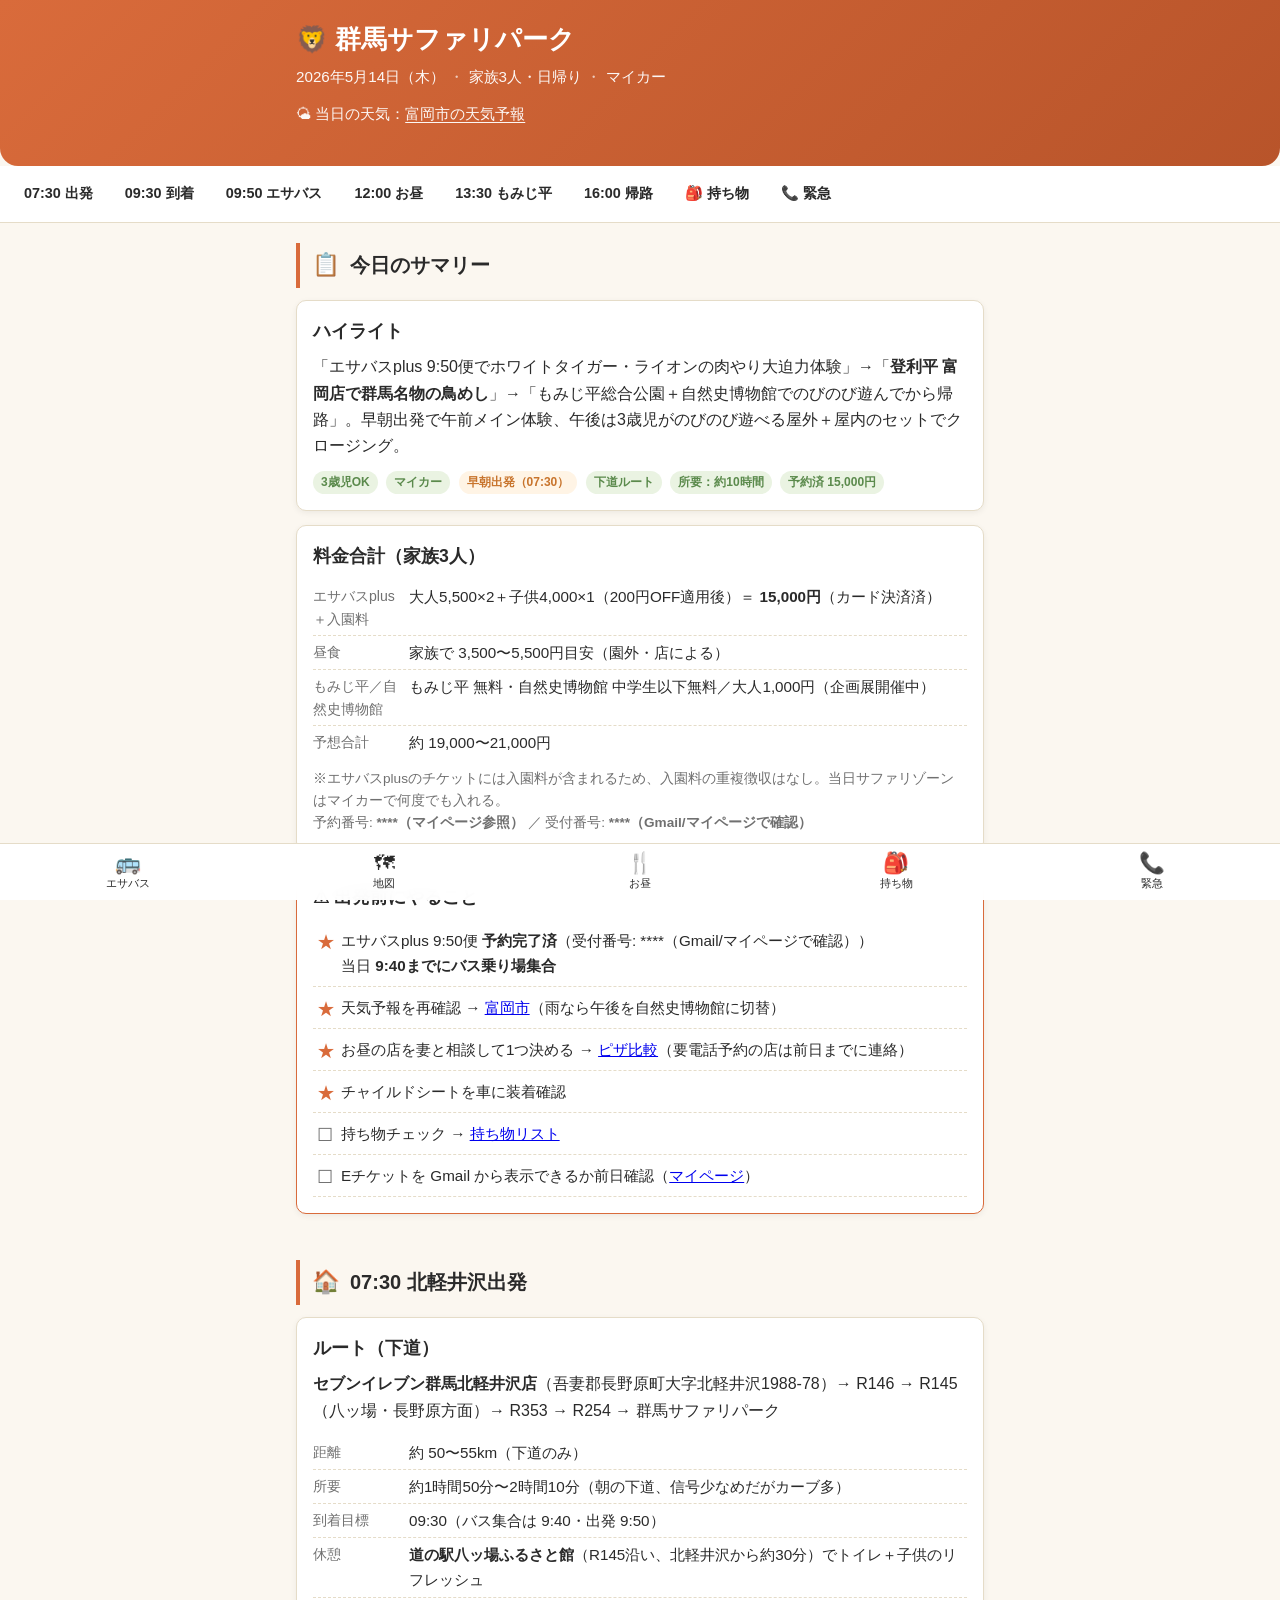
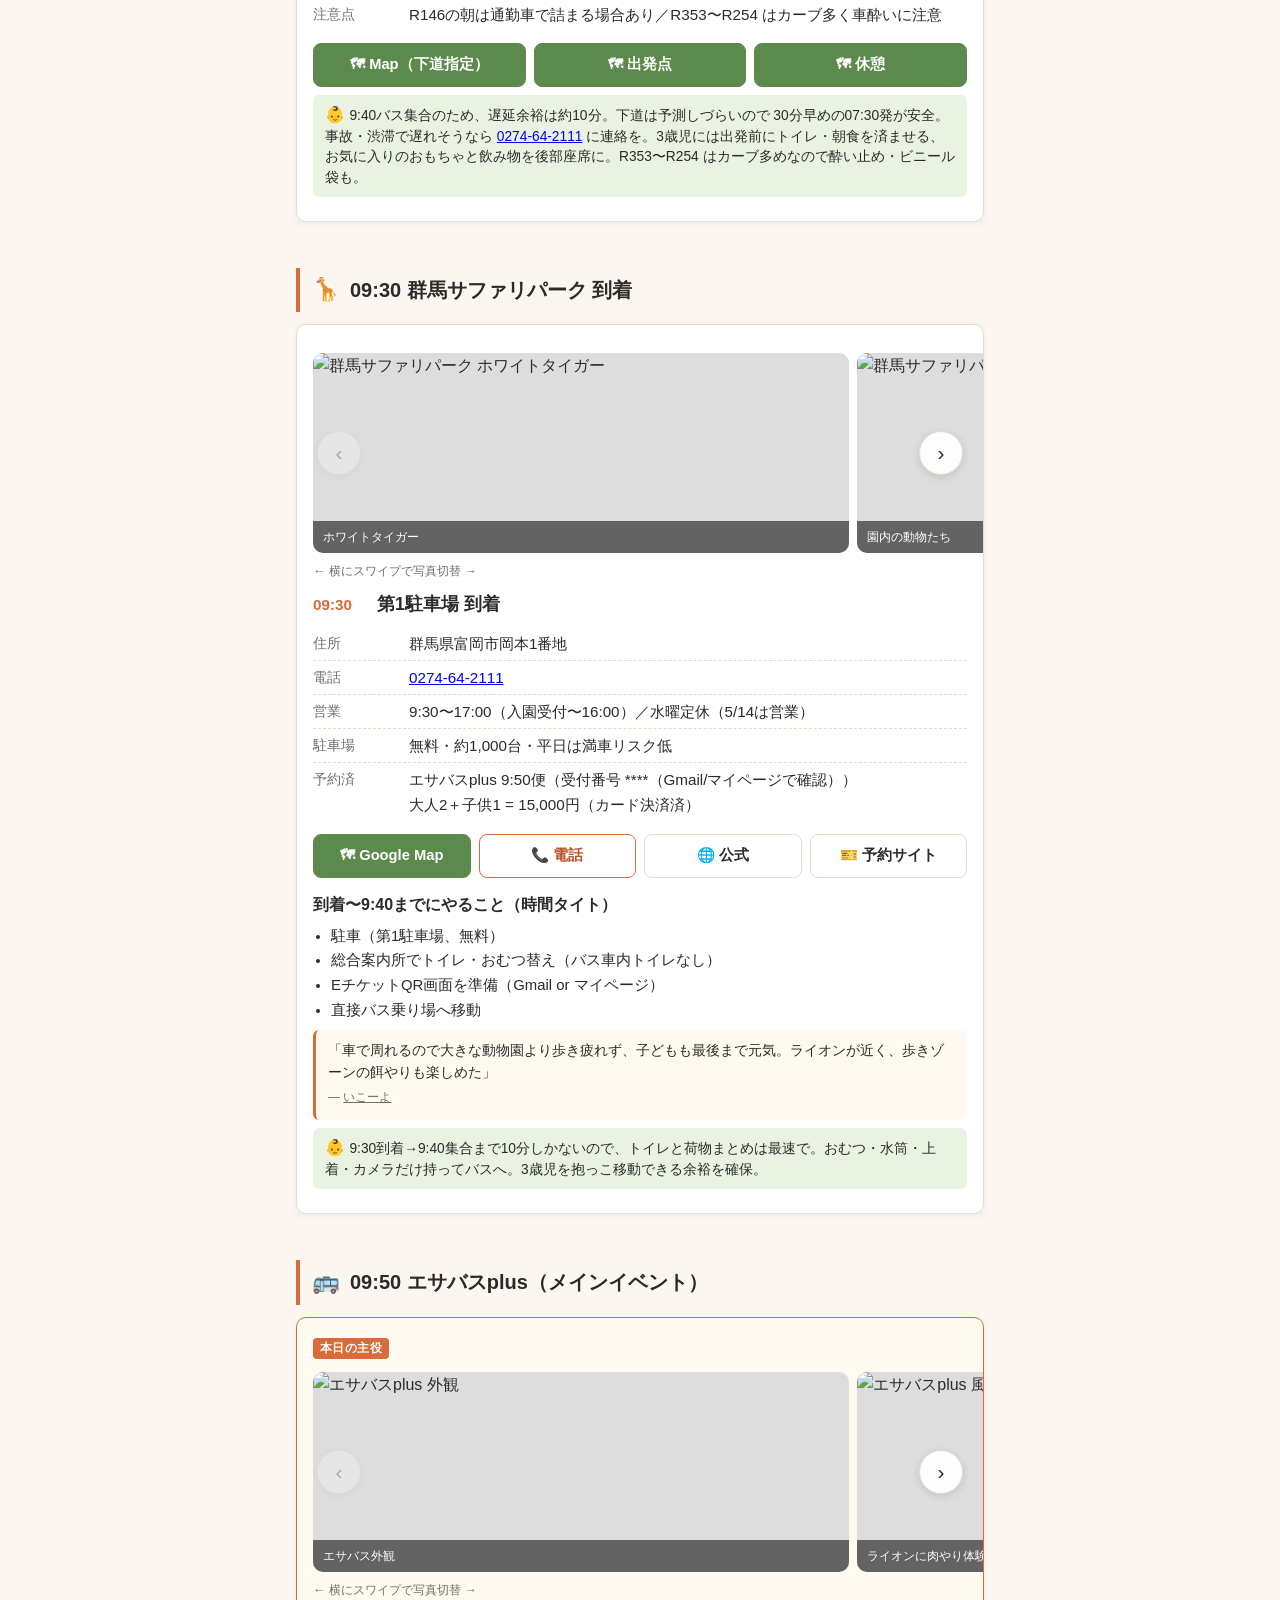
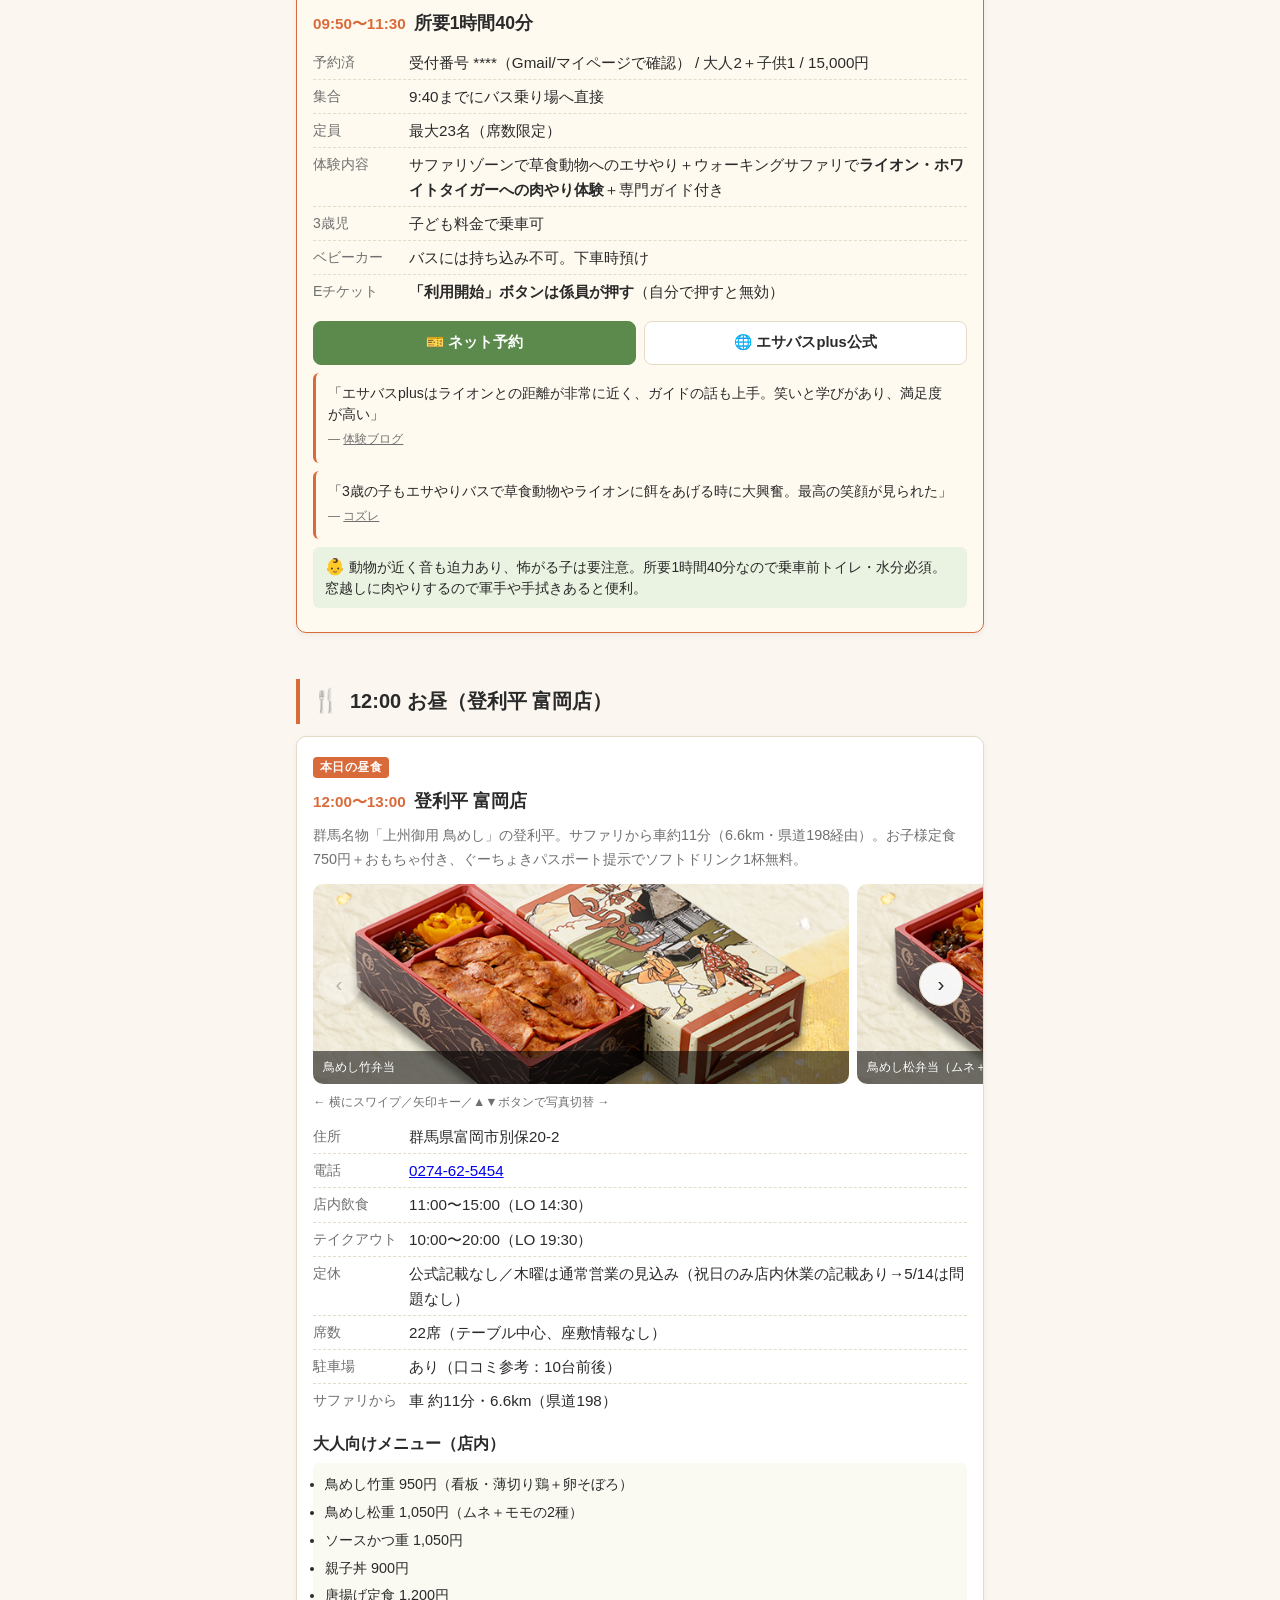
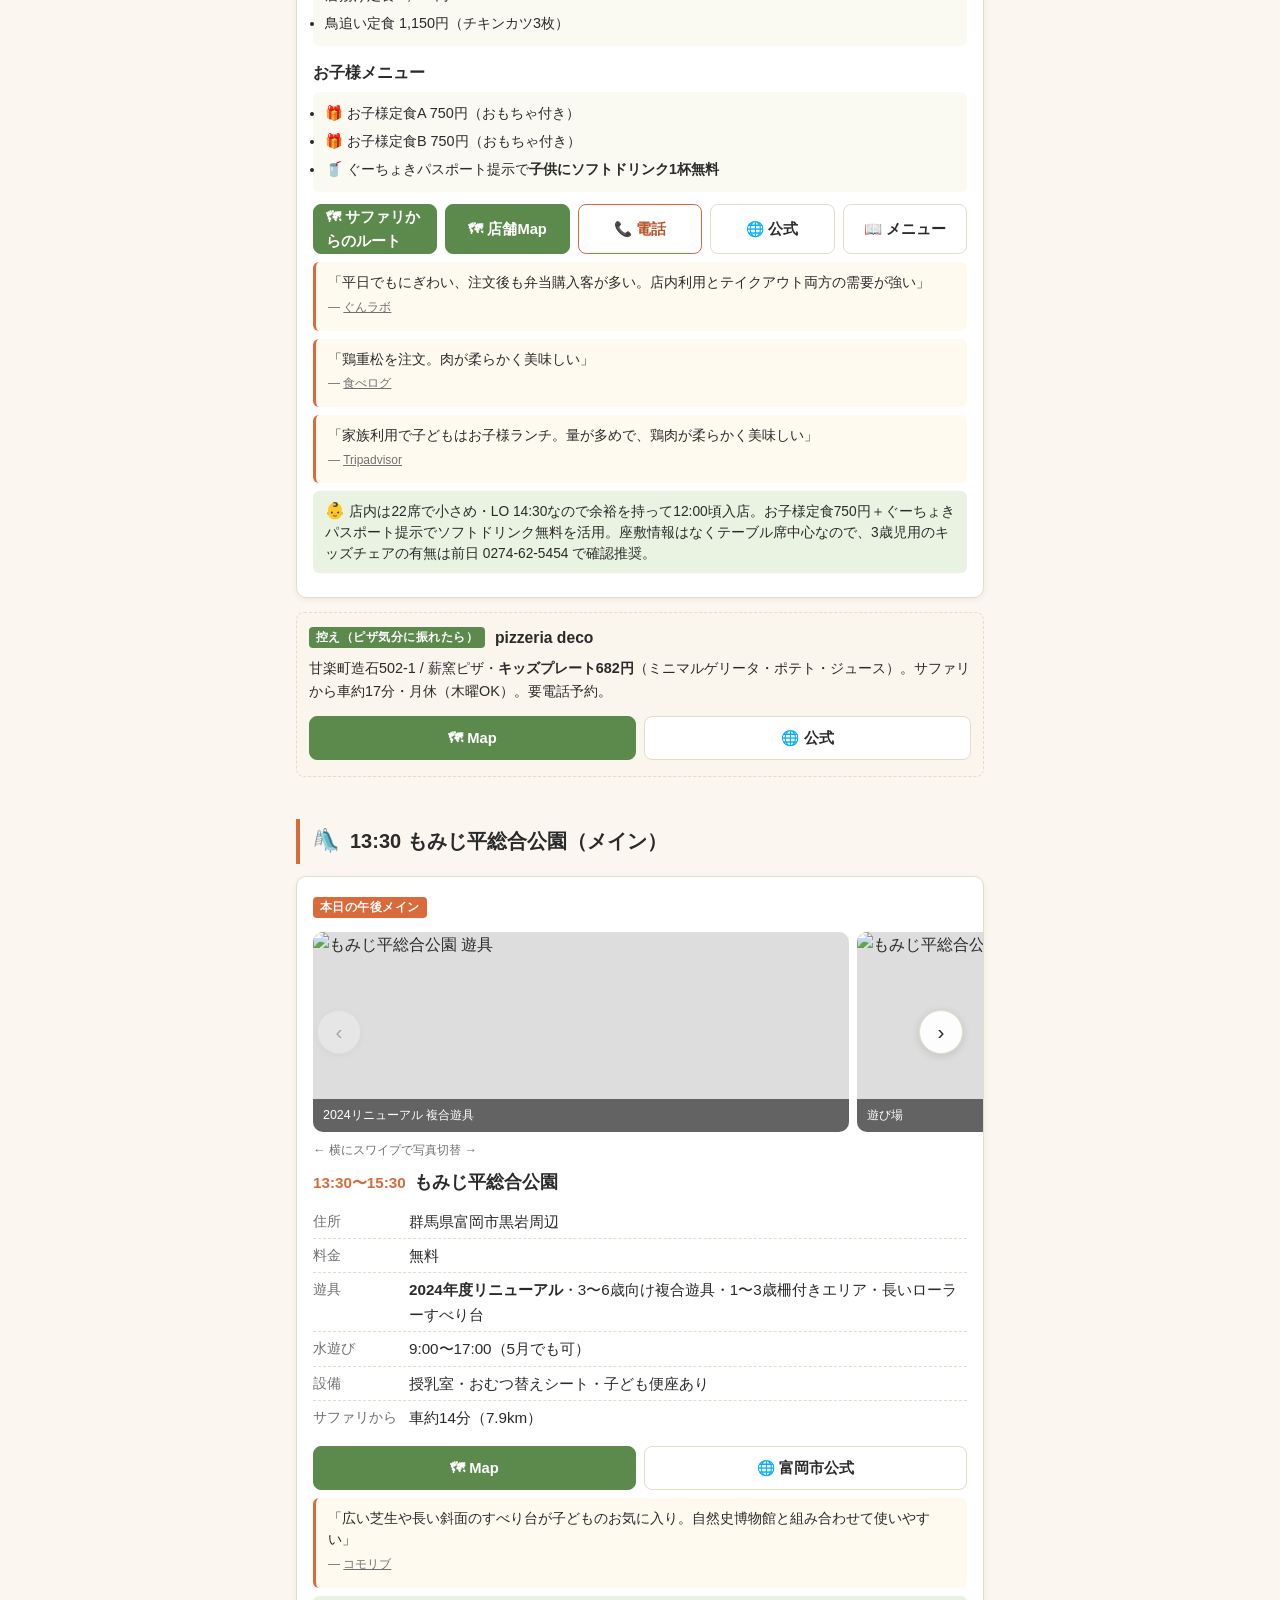
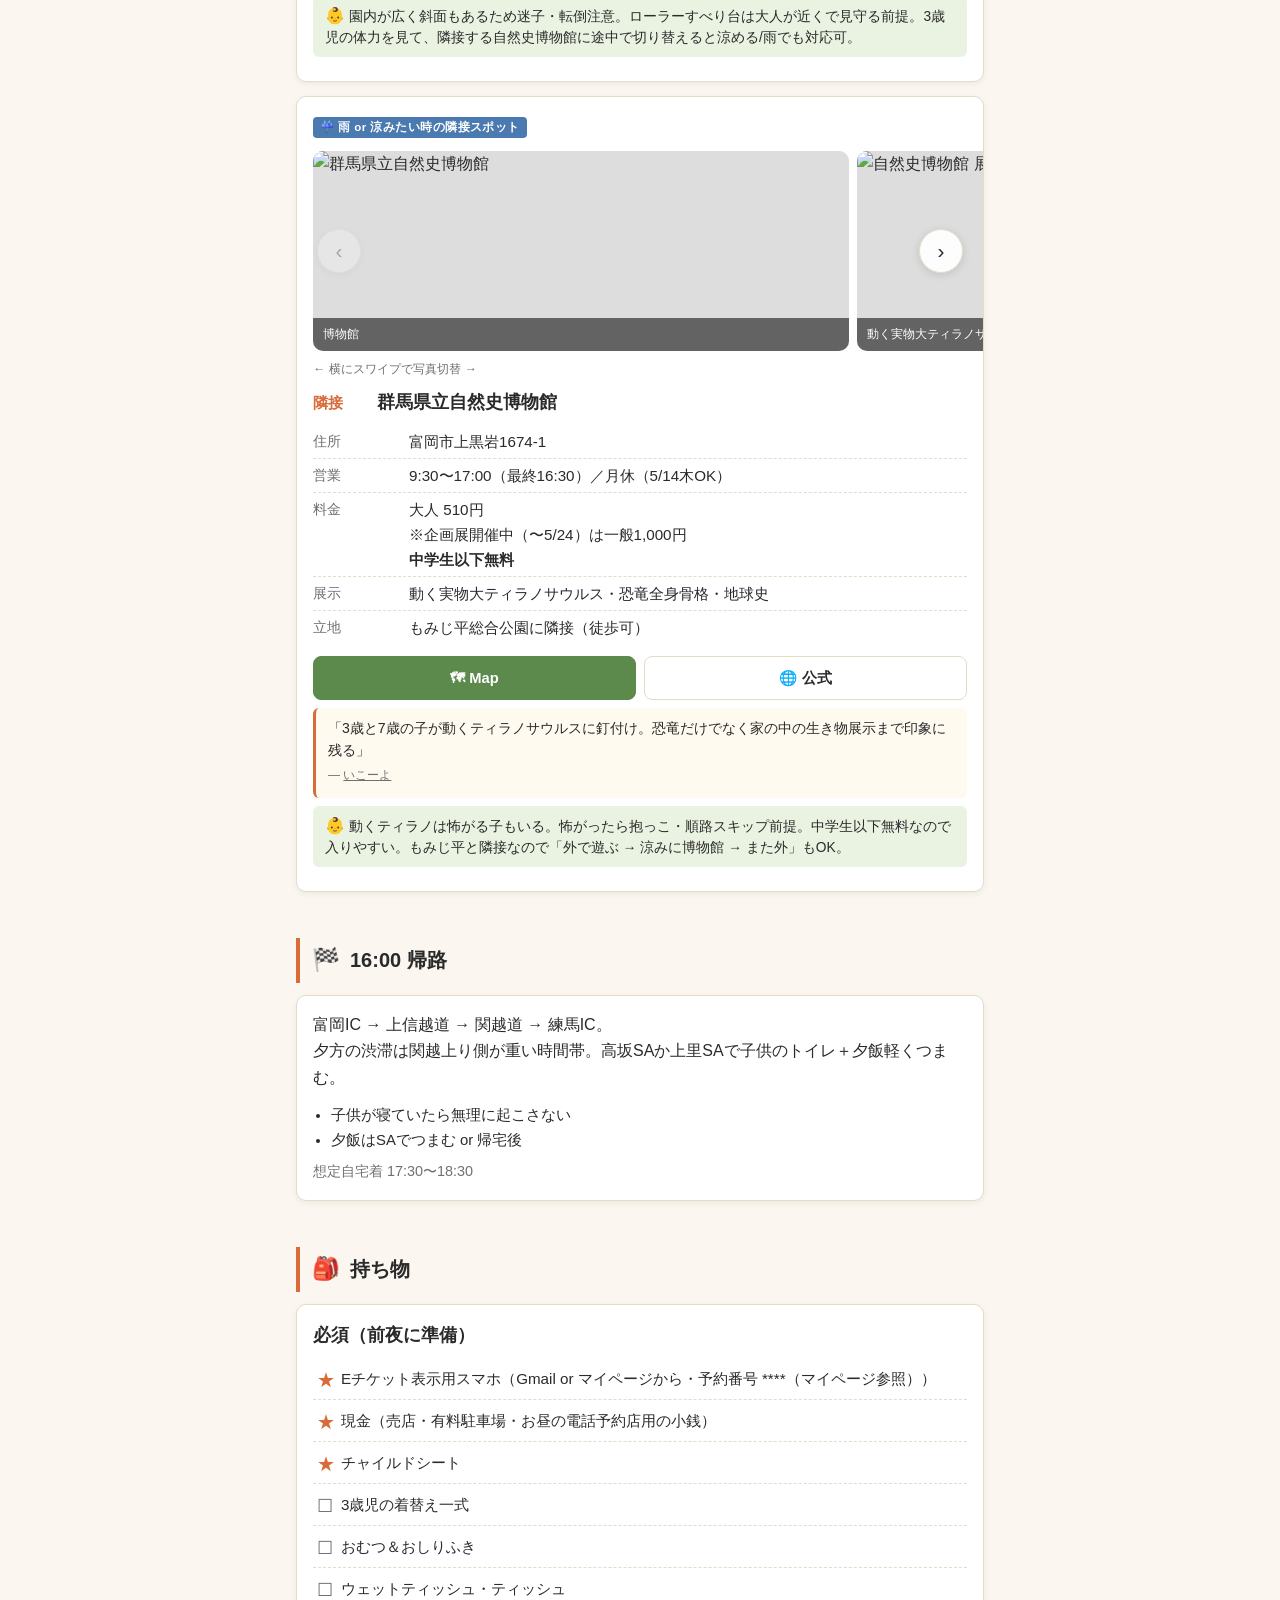
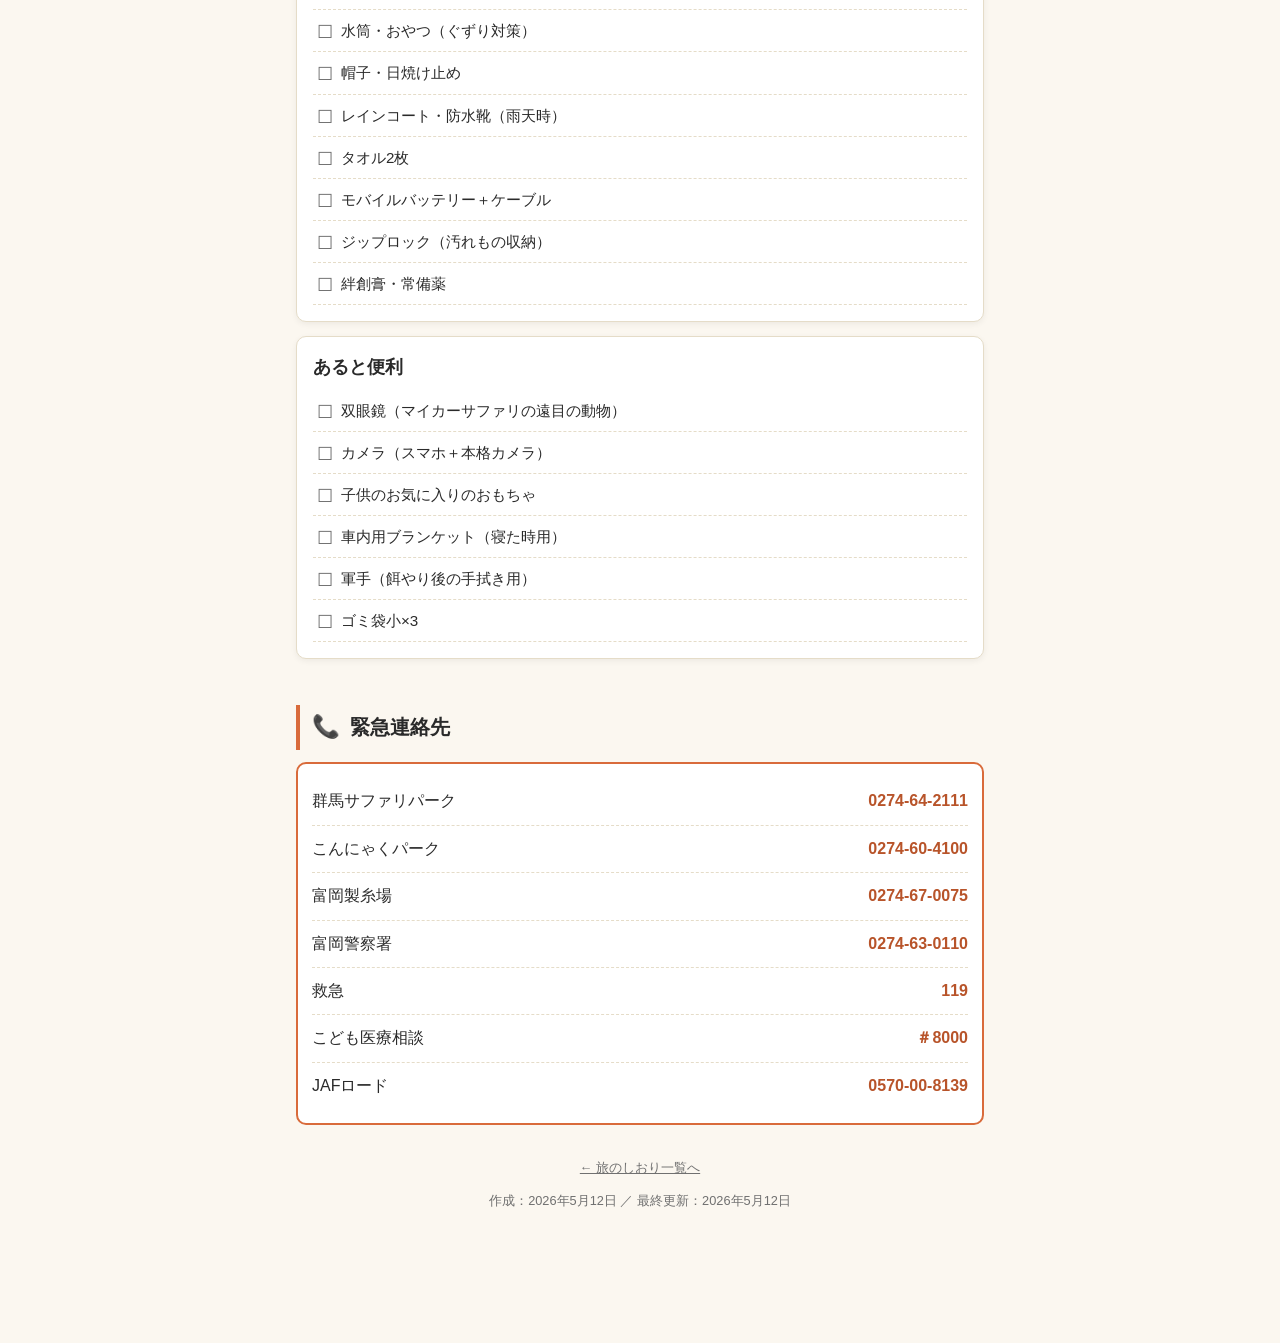
==== commit 78d7bd40: "お昼を登利平メインに変更 + PC用横スクロール矢印UI実装 ユーザー方針変更を反映: - お昼: ピザ比較5択スワイプ → 登利平 富岡店メイン + pizzeria deco を控えに簡素化 - " ====
--- a/2026-05-14-gunma-safari/index.html
+++ b/2026-05-14-gunma-safari/index.html
@@ -31,7 +31,7 @@
   <a href="#t0730">07:30 出発</a>
   <a href="#t0930">09:30 到着</a>
   <a href="#t0950">09:50 エサバス</a>
-  <a href="#t1200">12:00 お昼比較</a>
+  <a href="#t1200">12:00 お昼</a>
   <a href="#t1330">13:30 もみじ平</a>
   <a href="#t1600">16:00 帰路</a>
   <a href="#pack">🎒 持ち物</a>
@@ -46,7 +46,7 @@
 
     <div class="card">
       <h3 style="margin-top:0;">ハイライト</h3>
-      <p style="margin-bottom:8px;">「エサバスplus 9:50便でホワイトタイガー・ライオンの肉やり大迫力体験」→「園外でお昼（妻と相談してピザ系の比較から選択）」→「もみじ平総合公園＋自然史博物館で午後たっぷり遊ぶ」。早朝出発で午前メインの体験、午後は3歳児がのびのび遊べる屋外＋屋内ミックスのプラン。</p>
+      <p style="margin-bottom:8px;">「エサバスplus 9:50便でホワイトタイガー・ライオンの肉やり大迫力体験」→「<strong>登利平 富岡店で群馬名物の鳥めし</strong>」→「もみじ平総合公園＋自然史博物館でのびのび遊んでから帰路」。早朝出発で午前メイン体験、午後は3歳児がのびのび遊べる屋外＋屋内のセットでクロージング。</p>
       <p style="margin-bottom:0;">
         <span class="tag">3歳児OK</span>
         <span class="tag">マイカー</span>
@@ -211,171 +211,84 @@
     </div>
   </section>
 
-  <!-- =========== 12:00 お昼比較 =========== -->
+  <!-- =========== 12:00 お昼 登利平富岡店 =========== -->
   <section id="t1200">
-    <h2><span class="emoji">🍕</span>12:00 お昼（妻と相談・ピザ系比較）</h2>
-
-    <div class="card">
-      <p style="margin:0 0 6px;">11:45園発 → 12:00頃に園外の店へ。<strong>息子はピザ好き</strong>なので、ピザ系5候補を中心に左右スワイプで比較。気に入った1店を選んで前日までに電話予約推奨。</p>
-      <p style="margin:0;font-size:0.88rem;color:var(--color-muted);">距離・料金・キッズ装備・営業時間で判断材料を揃えてあります。</p>
-    </div>
-
-    <p class="compare-hint">スワイプで比較</p>
-
-    <div class="compare-slider" aria-label="お昼候補の比較スライダー">
-
-      <!-- ★1 pizzeria deco -->
-      <article class="compare-card">
-        <span class="rank best">★1 おすすめ</span>
-        <h4>pizzeria deco</h4>
-        <p class="place-sub">甘楽町造石502-1 / 薪窯ピザ</p>
-        <div class="photos">
-          <figure><img loading="lazy" src="images/lunch/deco/01-pizza.jpg" alt="pizzeria deco 薪窯ピザ"><figcaption>薪窯ピザ</figcaption></figure>
-          <figure><img loading="lazy" src="images/lunch/deco/02-pizza-platter.jpg" alt="ピザ盛り合わせ"><figcaption>ピザ盛り合わせ</figcaption></figure>
-          <figure><img loading="lazy" src="images/lunch/deco/03-preparation.jpg" alt="ピザ仕込み"><figcaption>仕込み風景</figcaption></figure>
-          <figure><img loading="lazy" src="images/lunch/deco/04-interior.jpg" alt="店内"><figcaption>店内</figcaption></figure>
-          <figure><img loading="lazy" src="images/lunch/deco/05-exterior.jpg" alt="外観"><figcaption>外観</figcaption></figure>
-        </div>
-        <dl>
-          <div><dt>距離</dt><dd>車 約17分（9.5km）</dd></div>
-          <div><dt>営業</dt><dd>11:30〜15:00 LO14:00 / 月休</dd></div>
-          <div><dt>大人</dt><dd>季節薪窯ピザ 1,430円〜</dd></div>
-          <div><dt>キッズ</dt><dd><strong>キッズプレート 682円</strong>（ミニマルゲリータ・ポテト・ジュース）</dd></div>
-          <div><dt>子連れ</dt><dd>子供OK・取り分け可・バリアフリー・駐車場20台</dd></div>
-        </dl>
-        <p class="pros">野菜ソムリエ店主の本格薪窯ピザ。3歳児向け専用メニュー有り。</p>
-        <p class="cons">サファリから17分とやや遠め。月休なので木曜OKだが要電話予約。</p>
-        <div class="compact-actions">
-          <a class="btn map" href="https://www.google.com/maps/search/?api=1&query=pizzeria+deco+%E7%94%98%E6%A5%BD%E7%94%BA" target="_blank" rel="noopener">🗺 Map</a>
-          <a class="btn web" href="https://pizzeria-deco.com/" target="_blank" rel="noopener">🌐 公式</a>
-        </div>
-      </article>
-
-      <!-- 2 道の駅甘楽 -->
-      <article class="compare-card">
-        <span class="rank">候補2 近い</span>
-        <h4>道の駅 甘楽</h4>
-        <p class="place-sub">甘楽町小幡444-1 / 地粉薪窯ピザ＋郷土料理</p>
-        <div class="photos">
-          <figure><img loading="lazy" src="images/lunch/kanra/01-pizza.jpg" alt="地粉ピザ"><figcaption>地粉薪窯ピザ</figcaption></figure>
-          <figure><img loading="lazy" src="images/lunch/kanra/02-pizza-counter.jpg" alt="地粉ピザ売場"><figcaption>地粉ピザ売場</figcaption></figure>
-          <figure><img loading="lazy" src="images/lunch/kanra/03-seats.jpg" alt="食事席"><figcaption>食事席</figcaption></figure>
-          <figure><img loading="lazy" src="images/lunch/kanra/04-entrance.jpg" alt="お食事処入口"><figcaption>お食事処入口</figcaption></figure>
-          <figure><img loading="lazy" src="images/lunch/kanra/05-exterior.jpg" alt="道の駅甘楽 外観"><figcaption>外観</figcaption></figure>
-        </div>
-        <dl>
-          <div><dt>距離</dt><dd>車 約9分（4.5km）</dd></div>
-          <div><dt>営業</dt><dd>食堂 11:00〜15:00LO / 木曜営業</dd></div>
-          <div><dt>大人</dt><dd>マルゲリータ 780円・桃太郎ごはん 500円・地粉うどん定食 1,080円</dd></div>
-          <div><dt>キッズ</dt><dd>取り分け推奨（専用メニュー未確認）</dd></div>
-          <div><dt>子連れ</dt><dd><strong>小上がり座敷あり</strong>・多目的トイレ・駐車場広い</dd></div>
-        </dl>
-        <p class="pros">サファリから最短。座敷で3歳児がくつろげる。物産・お土産も買える。</p>
-        <p class="cons">ピザ専門店ではなく、薪窯ピザの本格度は pizzeria deco に劣る。</p>
-        <div class="compact-actions">
-          <a class="btn map" href="https://www.google.com/maps/search/?api=1&query=%E9%81%93%E3%81%AE%E9%A7%85%E7%94%98%E6%A5%BD" target="_blank" rel="noopener">🗺 Map</a>
-          <a class="btn web" href="https://www.town.kanra.lg.jp/s-busan/busan/news/04.html" target="_blank" rel="noopener">🌐 公式</a>
-        </div>
-      </article>
-
-      <!-- 3 シルクロード富岡店 -->
-      <article class="compare-card">
-        <span class="rank">候補3 ゆとり</span>
-        <h4>シルクロード富岡店</h4>
-        <p class="place-sub">富岡市曽木106 / イタリアン・79席</p>
-        <div class="photos">
-          <figure><img loading="lazy" src="images/lunch/silkroad/01-pizza.jpg" alt="シルクロード ピザ"><figcaption>ピザ</figcaption></figure>
-          <figure><img loading="lazy" src="images/lunch/silkroad/02-pizza.jpg" alt="シルクロード ピザ"><figcaption>ピザ</figcaption></figure>
-          <figure><img loading="lazy" src="images/lunch/silkroad/03-oven.jpg" alt="ピザ窯"><figcaption>ピザ窯</figcaption></figure>
-          <figure><img loading="lazy" src="images/lunch/silkroad/04-interior.jpg" alt="店内"><figcaption>店内</figcaption></figure>
-          <figure><img loading="lazy" src="images/lunch/silkroad/05-exterior.png" alt="外観"><figcaption>外観</figcaption></figure>
-        </div>
-        <dl>
-          <div><dt>距離</dt><dd>車 約13分（6.3km）</dd></div>
-          <div><dt>営業</dt><dd>11:00〜16:00 LO15:30 / 第1・3月休</dd></div>
-          <div><dt>大人</dt><dd>マルゲリータ 890円・海老マヨピッツァ 1,090円・パスタ各種</dd></div>
-          <div><dt>キッズ</dt><dd>取り分け前提・サラダバーあり</dd></div>
-          <div><dt>子連れ</dt><dd>個室・座敷・バリアフリー・子供OK・駐車場40台</dd></div>
-        </dl>
-        <p class="pros">79席で広めゆったり。サラダバー付きで野菜も摂れる。</p>
-        <p class="cons">専門店感は薄め。チェーン的でローカル感は控えめ。</p>
-        <div class="compact-actions">
-          <a class="btn map" href="https://www.google.com/maps/search/?api=1&query=%E3%82%B7%E3%83%AB%E3%82%AF%E3%83%AD%E3%83%BC%E3%83%89+%E5%AF%8C%E5%B2%A1%E5%BA%97" target="_blank" rel="noopener">🗺 Map</a>
-          <a class="btn web" href="https://silkroad-roma.co.jp/restaurant/silkroad/tomioka/" target="_blank" rel="noopener">🌐 公式</a>
-        </div>
-      </article>
-
-      <!-- 4 Italian Dining Noce -->
-      <article class="compare-card">
-        <span class="rank">候補4 上質</span>
-        <h4>Italian Dining Noce</h4>
-        <p class="place-sub">富岡市富岡526-1 / 県産小麦の生パスタ</p>
-        <div class="photos">
-          <figure><img loading="lazy" src="images/lunch/noce/01-pizza.jpg" alt="Noce ピザ"><figcaption>ピザ</figcaption></figure>
-          <figure><img loading="lazy" src="images/lunch/noce/02-pizza.jpg" alt="Noce ピザ"><figcaption>ピザ</figcaption></figure>
-          <figure><img loading="lazy" src="images/lunch/noce/03-salad.jpg" alt="セットサラダ"><figcaption>セットサラダ</figcaption></figure>
-          <figure><img loading="lazy" src="images/lunch/noce/04-interior.jpg" alt="店内"><figcaption>店内</figcaption></figure>
-          <figure><img loading="lazy" src="images/lunch/noce/05-exterior.jpg" alt="Noce 外観"><figcaption>外観</figcaption></figure>
-        </div>
-        <dl>
-          <div><dt>距離</dt><dd>車 約11分（6.0km）</dd></div>
-          <div><dt>営業</dt><dd>11:00〜15:00 LO14:00 / <strong>水休</strong>（木OK・要電話確認）</dd></div>
-          <div><dt>大人</dt><dd>ピザ／ラザニアランチ 1,700円・お肉ランチ 1,950円</dd></div>
-          <div><dt>キッズ</dt><dd>口コミにお子様ランチ記載あり</dd></div>
-          <div><dt>子連れ</dt><dd>テーブル中心・専用駐車場15台</dd></div>
-        </dl>
-        <p class="pros">県産小麦の生パスタが看板。大人の満足度高め。</p>
-        <p class="cons">ぐんラボに木曜休み表記が残るので前日電話確認必須。</p>
-        <div class="compact-actions">
-          <a class="btn map" href="https://www.google.com/maps/search/?api=1&query=Italian+Dining+Noce+%E5%AF%8C%E5%B2%A1" target="_blank" rel="noopener">🗺 Map</a>
-          <a class="btn web" href="https://www.noce.rest/access" target="_blank" rel="noopener">🌐 公式</a>
-        </div>
-      </article>
-
-      <!-- 5 IL.Piatto -->
-      <article class="compare-card">
-        <span class="rank">候補5 こぢんまり</span>
-        <h4>IL.Piatto</h4>
-        <p class="place-sub">富岡市内匠144 / ランチ＆カフェ</p>
-        <div class="photos">
-          <figure><img loading="lazy" src="images/lunch/piatto/01-signboard.jpg" alt="PIZZA &amp; GELATO 看板"><figcaption>PIZZA & GELATO 看板</figcaption></figure>
-          <figure><img loading="lazy" src="images/lunch/piatto/02-pasta.jpg" alt="ランチパスタ"><figcaption>ランチパスタ</figcaption></figure>
-          <figure><img loading="lazy" src="images/lunch/piatto/03-interior.jpg" alt="店内"><figcaption>店内</figcaption></figure>
-          <figure><img loading="lazy" src="images/lunch/piatto/04-food-truck.jpg" alt="ピッツァフードトラック"><figcaption>ピッツァ提供フードトラック</figcaption></figure>
-          <figure><img loading="lazy" src="images/lunch/piatto/05-exterior.jpg" alt="外観"><figcaption>外観</figcaption></figure>
-        </div>
-        <dl>
-          <div><dt>距離</dt><dd>車 約9分（4.0km）</dd></div>
-          <div><dt>営業</dt><dd>ランチ 11:30〜14:00 / 日月休（木OK）</dd></div>
-          <div><dt>大人</dt><dd>ピザ／パスタ／プレートランチ 各1,480円</dd></div>
-          <div><dt>キッズ</dt><dd>専用メニュー未確認・取り分け前提</dd></div>
-          <div><dt>子連れ</dt><dd>小規模なので前日電話確認推奨・駐車場要確認</dd></div>
-        </dl>
-        <p class="pros">サファリから近い。カフェ寄りの落ち着いた雰囲気。</p>
-        <p class="cons">店が小さいので3歳児が騒ぐと気を遣う。駐車場情報が媒体で揺れる。</p>
-        <div class="compact-actions">
-          <a class="btn map" href="https://www.google.com/maps/search/?api=1&query=IL.Piatto+%E5%AF%8C%E5%B2%A1%E5%B8%82" target="_blank" rel="noopener">🗺 Map</a>
-          <a class="btn web" href="https://tabelog.com/gunma/A1005/A100501/10020901/" target="_blank" rel="noopener">🌐 食べログ</a>
-        </div>
-      </article>
-
-    </div>
-
-    <p style="font-size:0.85rem;color:var(--color-muted);margin:4px 0 14px;">ピザ専門店としての本気度なら ★1 pizzeria deco、近さ・座敷を優先なら 候補2 道の駅甘楽。雨で店内ゆとりがほしいなら 候補3 シルクロード。</p>
-
-    <!-- ピザ以外の選択肢 -->
+    <h2><span class="emoji">🍴</span>12:00 お昼（登利平 富岡店）</h2>
+
+    <div class="card">
+      <span class="label">本日の昼食</span>
+      <h3 style="margin-top:8px;"><span class="time">12:00〜13:00</span><span class="place-name">登利平 富岡店</span></h3>
+      <p class="summary">群馬名物「上州御用 鳥めし」の登利平。サファリから車約11分（6.6km・県道198経由）。お子様定食750円＋おもちゃ付き、ぐーちょきパスポート提示でソフトドリンク1杯無料。</p>
+
+      <div class="photos">
+        <figure><img loading="lazy" src="images/lunch/torihei/01-take-bento.png" alt="上州御用 鳥めし竹弁当"><figcaption>鳥めし竹弁当</figcaption></figure>
+        <figure><img loading="lazy" src="images/lunch/torihei/02-matsu-bento.png" alt="上州御用 鳥めし松弁当"><figcaption>鳥めし松弁当（ムネ＋モモ）</figcaption></figure>
+        <figure><img loading="lazy" src="images/lunch/torihei/03-interior.png" alt="店内"><figcaption>店内</figcaption></figure>
+        <figure><img loading="lazy" src="images/lunch/torihei/04-exterior.jpg" alt="外観"><figcaption>外観</figcaption></figure>
+        <figure><img loading="lazy" src="images/lunch/torihei/05-signboard.jpg" alt="登利平 看板"><figcaption>看板</figcaption></figure>
+      </div>
+      <p class="photos-hint">← 横にスワイプ／矢印キー／▲▼ボタンで写真切替 →</p>
+
+      <dl>
+        <div><dt>住所</dt><dd>群馬県富岡市別保20-2</dd></div>
+        <div><dt>電話</dt><dd><a href="tel:0274-62-5454">0274-62-5454</a></dd></div>
+        <div><dt>店内飲食</dt><dd>11:00〜15:00（LO 14:30）</dd></div>
+        <div><dt>テイクアウト</dt><dd>10:00〜20:00（LO 19:30）</dd></div>
+        <div><dt>定休</dt><dd>公式記載なし／木曜は通常営業の見込み（祝日のみ店内休業の記載あり→5/14は問題なし）</dd></div>
+        <div><dt>席数</dt><dd>22席（テーブル中心、座敷情報なし）</dd></div>
+        <div><dt>駐車場</dt><dd>あり（口コミ参考：10台前後）</dd></div>
+        <div><dt>サファリから</dt><dd>車 約11分・6.6km（県道198）</dd></div>
+      </dl>
+
+      <h4 style="margin:14px 0 6px;">大人向けメニュー（店内）</h4>
+      <ul class="menu">
+        <li>鳥めし竹重 950円（看板・薄切り鶏＋卵そぼろ）</li>
+        <li>鳥めし松重 1,050円（ムネ＋モモの2種）</li>
+        <li>ソースかつ重 1,050円</li>
+        <li>親子丼 900円</li>
+        <li>唐揚げ定食 1,200円</li>
+        <li>鳥追い定食 1,150円（チキンカツ3枚）</li>
+      </ul>
+
+      <h4 style="margin:14px 0 6px;">お子様メニュー</h4>
+      <ul class="menu">
+        <li>🎁 お子様定食A 750円（おもちゃ付き）</li>
+        <li>🎁 お子様定食B 750円（おもちゃ付き）</li>
+        <li>🥤 ぐーちょきパスポート提示で<strong>子供にソフトドリンク1杯無料</strong></li>
+      </ul>
+
+      <div class="actions">
+        <a class="btn map" href="https://www.google.com/maps/dir/?api=1&origin=%E7%BE%A4%E9%A6%AC%E3%82%B5%E3%83%95%E3%82%A1%E3%83%AA%E3%83%91%E3%83%BC%E3%82%AF&destination=%E7%99%BB%E5%88%A9%E5%B9%B3%20%E5%AF%8C%E5%B2%A1%E5%BA%97&travelmode=driving" target="_blank" rel="noopener">🗺 サファリからのルート</a>
+        <a class="btn map" href="https://www.google.com/maps/search/?api=1&query=%E7%99%BB%E5%88%A9%E5%B9%B3+%E5%AF%8C%E5%B2%A1%E5%BA%97" target="_blank" rel="noopener">🗺 店舗Map</a>
+        <a class="btn tel" href="tel:0274-62-5454">📞 電話</a>
+        <a class="btn web" href="https://www.torihei.co.jp/store_detail11/" target="_blank" rel="noopener">🌐 公式</a>
+        <a class="btn web" href="https://www.torihei.co.jp/storemenu/" target="_blank" rel="noopener">📖 メニュー</a>
+      </div>
+
+      <div class="review">
+        <p>「平日でもにぎわい、注文後も弁当購入客が多い。店内利用とテイクアウト両方の需要が強い」</p>
+        <p class="src">— <a href="https://www.gunlabo.net/shop/shop.shtml?s=5154" target="_blank" rel="noopener">ぐんラボ</a></p>
+      </div>
+      <div class="review">
+        <p>「鶏重松を注文。肉が柔らかく美味しい」</p>
+        <p class="src">— <a href="https://tabelog.com/gunma/A1005/A100501/10009244/dtlrvwlst/?type=0" target="_blank" rel="noopener">食べログ</a></p>
+      </div>
+      <div class="review">
+        <p>「家族利用で子どもはお子様ランチ。量が多めで、鶏肉が柔らかく美味しい」</p>
+        <p class="src">— <a href="https://www.tripadvisor.jp/Restaurant_Review-g1021202-d7569215-Reviews-Toriheitomioka-Tomioka_Gunma_Prefecture_Kanto.html" target="_blank" rel="noopener">Tripadvisor</a></p>
+      </div>
+
+      <div class="kid-note">店内は22席で小さめ・LO 14:30なので余裕を持って12:00頃入店。お子様定食750円＋ぐーちょきパスポート提示でソフトドリンク無料を活用。座敷情報はなくテーブル席中心なので、3歳児用のキッズチェアの有無は前日 0274-62-5454 で確認推奨。</div>
+    </div>
+
+    <!-- 控え: pizzeria deco -->
     <div class="alt-card">
-      <h4><span class="label alt">ピザ以外も検討</span>地元食でいくなら</h4>
-      <ul style="margin:6px 0 0;padding-left:18px;font-size:0.9rem;">
-        <li><strong>登利平 富岡店</strong>（鳥めし竹弁当 780円・お子様ランチあり・無休） — <a href="https://www.google.com/maps/search/?api=1&query=%E7%99%BB%E5%88%A9%E5%B9%B3+%E5%AF%8C%E5%B2%A1%E5%BA%97" target="_blank" rel="noopener">🗺 Map</a> / <a href="https://www.torihei.co.jp/store_detail11/" target="_blank" rel="noopener">公式</a></li>
-        <li><strong>手打ちそば 大村支店</strong>（富岡製糸場前・ソースかつ丼1,100円・LO14:00） — <a href="https://www.google.com/maps/search/?api=1&query=%E6%89%8B%E6%89%93%E3%81%A1%E3%81%9D%E3%81%B0%E5%A4%A7%E6%9D%91%E6%94%AF%E5%BA%97+%E5%AF%8C%E5%B2%A1" target="_blank" rel="noopener">🗺 Map</a> / <a href="https://silksoba.com/about" target="_blank" rel="noopener">公式</a></li>
-        <li><strong>こんにゃくパーク 無料バイキング</strong>（甘楽町・全部無料・3歳児は好み次第） — <a href="https://www.google.com/maps/search/?api=1&query=%E3%81%93%E3%82%93%E3%81%AB%E3%82%83%E3%81%8F%E3%83%91%E3%83%BC%E3%82%AF" target="_blank" rel="noopener">🗺 Map</a> / <a href="https://www.konnyaku-park.com/" target="_blank" rel="noopener">公式</a></li>
-      </ul>
-    </div>
-
-    <div class="alt-card">
-      <h4><span class="label warn">安全牌</span>ガスト 群馬富岡店</h4>
-      <p style="margin:0 0 6px;font-size:0.88rem;">子供がぐずって外食キツい時の最終避難先（無休・キッズメニュー完備）。 — <a href="https://www.google.com/maps/search/?api=1&query=%E3%82%AC%E3%82%B9%E3%83%88+%E7%BE%A4%E9%A6%AC%E5%AF%8C%E5%B2%A1%E5%BA%97" target="_blank" rel="noopener">🗺 Map</a> / <a href="https://www.skylark.co.jp/gusto/" target="_blank" rel="noopener">公式</a></p>
+      <h4><span class="label alt">控え（ピザ気分に振れたら）</span>pizzeria deco</h4>
+      <p style="margin:0 0 6px;font-size:0.9rem;">甘楽町造石502-1 / 薪窯ピザ・<strong>キッズプレート682円</strong>（ミニマルゲリータ・ポテト・ジュース）。サファリから車約17分・月休（木曜OK）。要電話予約。</p>
+      <div class="actions">
+        <a class="btn map" href="https://www.google.com/maps/search/?api=1&query=pizzeria+deco+%E7%94%98%E6%A5%BD%E7%94%BA" target="_blank" rel="noopener">🗺 Map</a>
+        <a class="btn web" href="https://pizzeria-deco.com/" target="_blank" rel="noopener">🌐 公式</a>
+      </div>
     </div>
   </section>
 
@@ -462,25 +375,6 @@
       <div class="kid-note">動くティラノは怖がる子もいる。怖がったら抱っこ・順路スキップ前提。中学生以下無料なので入りやすい。もみじ平と隣接なので「外で遊ぶ → 涼みに博物館 → また外」もOK。</div>
     </div>
 
-    <!-- 雨予報強い場合の代替 -->
-    <div class="alt-card">
-      <h4><span class="label rain">☔ 雨予報強なら代替</span>めんたいパーク群馬</h4>
-      <p style="margin:0 0 6px;font-size:0.9rem;">甘楽町金井676-2 / 平日9:30〜17:30 / <strong>入場・つぶつぶランド・工場見学・駐車場すべて無料</strong>。屋内キッズランドあり、3歳児の雨天逃げ先として高評価。サファリから約18分。</p>
-      <div class="actions">
-        <a class="btn map" href="https://www.google.com/maps/search/?api=1&query=%E3%82%81%E3%82%93%E3%81%9F%E3%81%84%E3%83%91%E3%83%BC%E3%82%AF%E7%BE%A4%E9%A6%AC" target="_blank" rel="noopener">🗺 Map</a>
-        <a class="btn web" href="https://mentai-park.com/gunma/" target="_blank" rel="noopener">🌐 公式</a>
-      </div>
-    </div>
-
-    <div class="alt-card">
-      <h4><span class="label alt">体力余力なら</span>こんにゃくパーク</h4>
-      <p style="margin:0 0 6px;font-size:0.9rem;">甘楽町小幡204-1 / 9:00〜18:00（最終受付17:00） / 入館・工場見学・バイキング・駐車場すべて無料。足湯・屋外プレイゾーンあり。サファリから約12分。</p>
-      <div class="actions">
-        <a class="btn map" href="https://www.google.com/maps/search/?api=1&query=%E3%81%93%E3%82%93%E3%81%AB%E3%82%83%E3%81%8F%E3%83%91%E3%83%BC%E3%82%AF" target="_blank" rel="noopener">🗺 Map</a>
-        <a class="btn tel" href="tel:0274-60-4100">📞 電話</a>
-        <a class="btn web" href="https://www.konnyaku-park.com/" target="_blank" rel="noopener">🌐 公式</a>
-      </div>
-    </div>
   </section>
 
   <!-- =========== 16:00 帰路 =========== -->
@@ -552,7 +446,7 @@
 <nav class="bottom-nav" aria-label="クイックアクション">
   <a href="#t0950"><span class="icn">🚌</span>エサバス</a>
   <a href="https://www.google.com/maps/search/?api=1&query=群馬サファリパーク" target="_blank" rel="noopener"><span class="icn">🗺</span>地図</a>
-  <a href="#t1200"><span class="icn">🍕</span>お昼比較</a>
+  <a href="#t1200"><span class="icn">🍴</span>お昼</a>
   <a href="#pack"><span class="icn">🎒</span>持ち物</a>
   <a href="#emergency"><span class="icn">📞</span>緊急</a>
 </nav>
@@ -562,5 +456,6 @@
   <p>作成：2026年5月12日 ／ 最終更新：2026年5月12日</p>
 </footer>
 
+<script src="../slider.js"></script>
 </body>
 </html>
--- a/style.css
+++ b/style.css
@@ -408,6 +408,51 @@
 .compare-hint::before { content: "👈"; }
 .compare-hint::after { content: "👉"; }
 
+/* ====== 横スクロールUI（PC＋モバイル両対応） ====== */
+.scroll-control {
+  position: relative;
+}
+.scroll-control .scroll-btn {
+  position: absolute;
+  top: 50%;
+  transform: translateY(-50%);
+  width: 44px; height: 44px;
+  border-radius: 50%;
+  background: rgba(255,255,255,0.95);
+  border: 1px solid var(--color-line);
+  box-shadow: 0 2px 8px rgba(0,0,0,0.12);
+  display: flex; align-items: center; justify-content: center;
+  font-size: 1.3rem; color: var(--color-text);
+  cursor: pointer;
+  z-index: 5;
+  -webkit-tap-highlight-color: transparent;
+  user-select: none;
+}
+.scroll-control .scroll-btn:hover { background: var(--color-leaf-light); border-color: var(--color-leaf); }
+.scroll-control .scroll-btn:active { transform: translateY(-50%) scale(0.92); }
+.scroll-control .scroll-btn:disabled { opacity: 0.3; cursor: not-allowed; pointer-events: none; }
+.scroll-control .scroll-btn.prev { left: 4px; }
+.scroll-control .scroll-btn.next { right: 4px; }
+
+/* Hide arrow buttons on touch-only devices (use swipe instead) */
+@media (hover: none) and (pointer: coarse) {
+  .scroll-control .scroll-btn { display: none; }
+}
+/* Hide on print */
+@media print {
+  .scroll-control .scroll-btn { display: none; }
+}
+
+/* Mouse drag-to-scroll cursor hint on PC */
+@media (hover: hover) and (pointer: fine) {
+  .compare-slider, .photos {
+    cursor: grab;
+  }
+  .compare-slider:active, .photos:active {
+    cursor: grabbing;
+  }
+}
+
 @media print {
   .compare-slider {
     flex-wrap: wrap; overflow: visible;
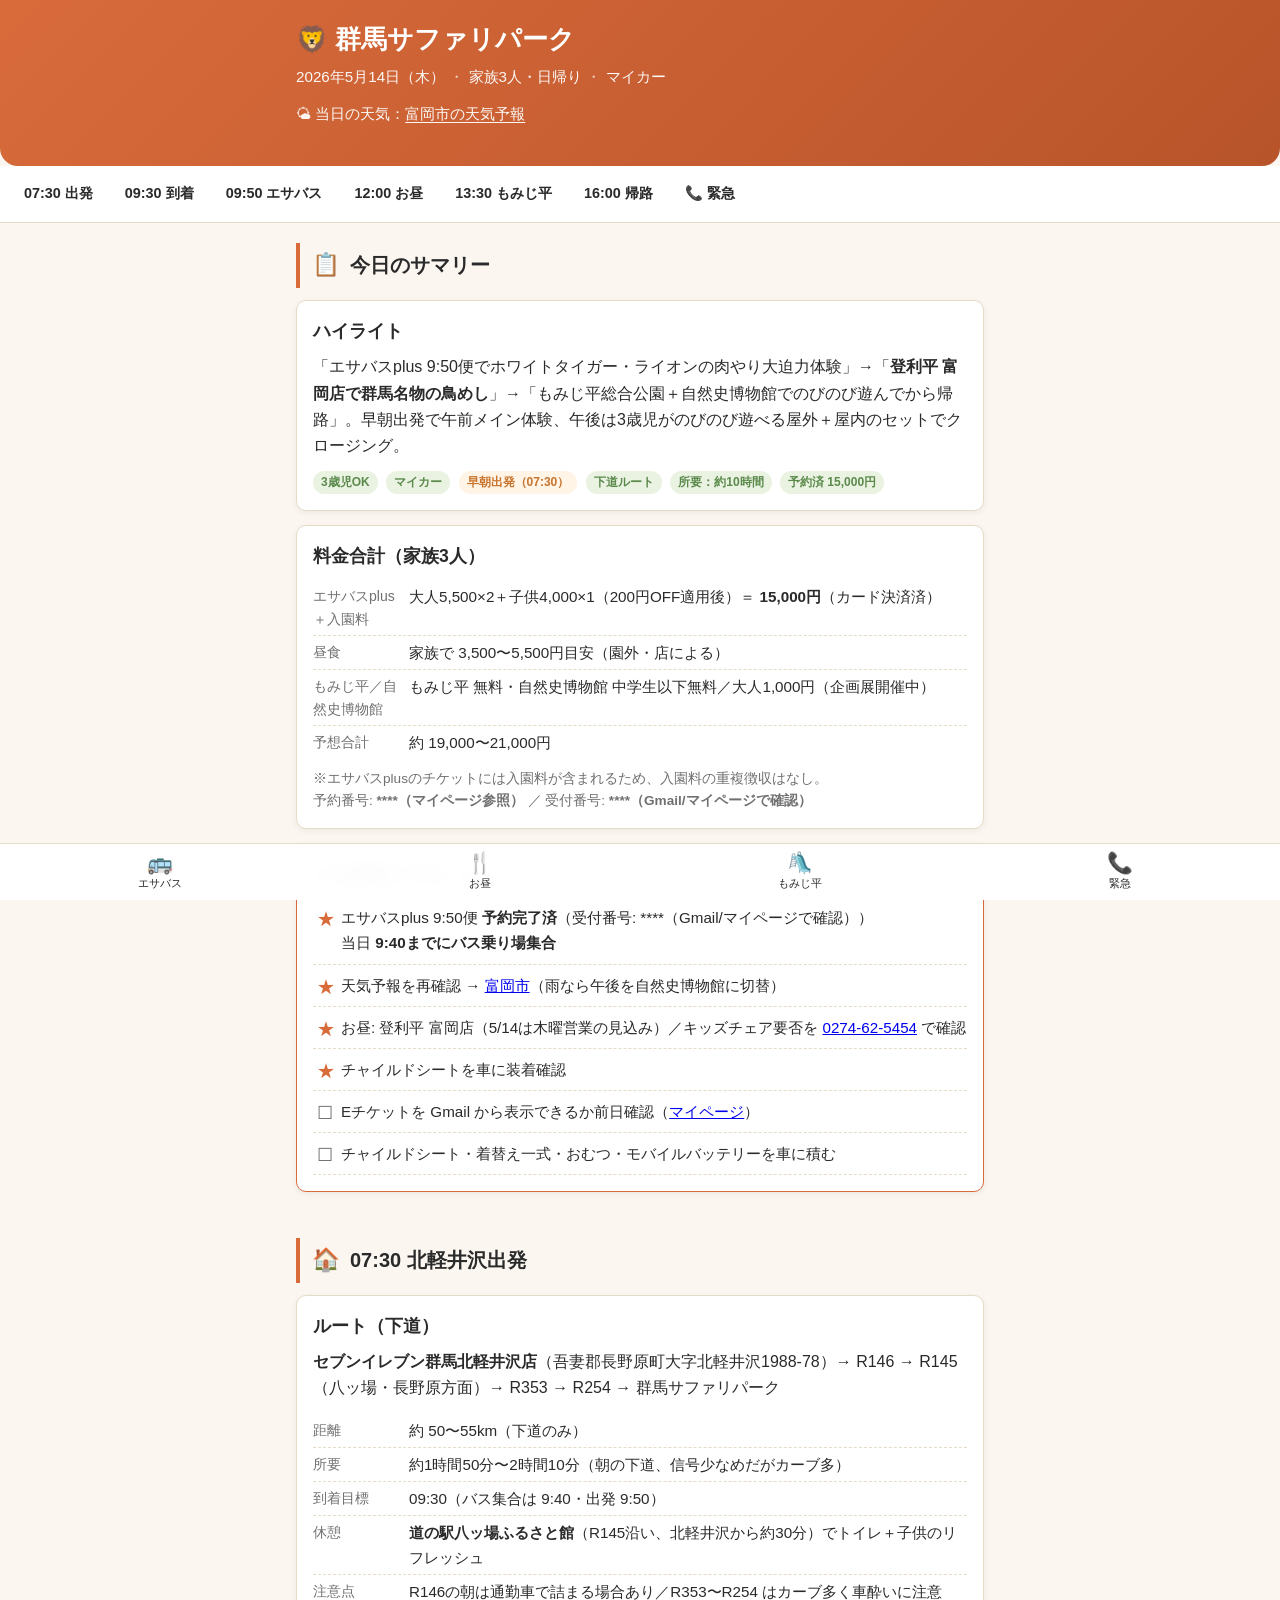
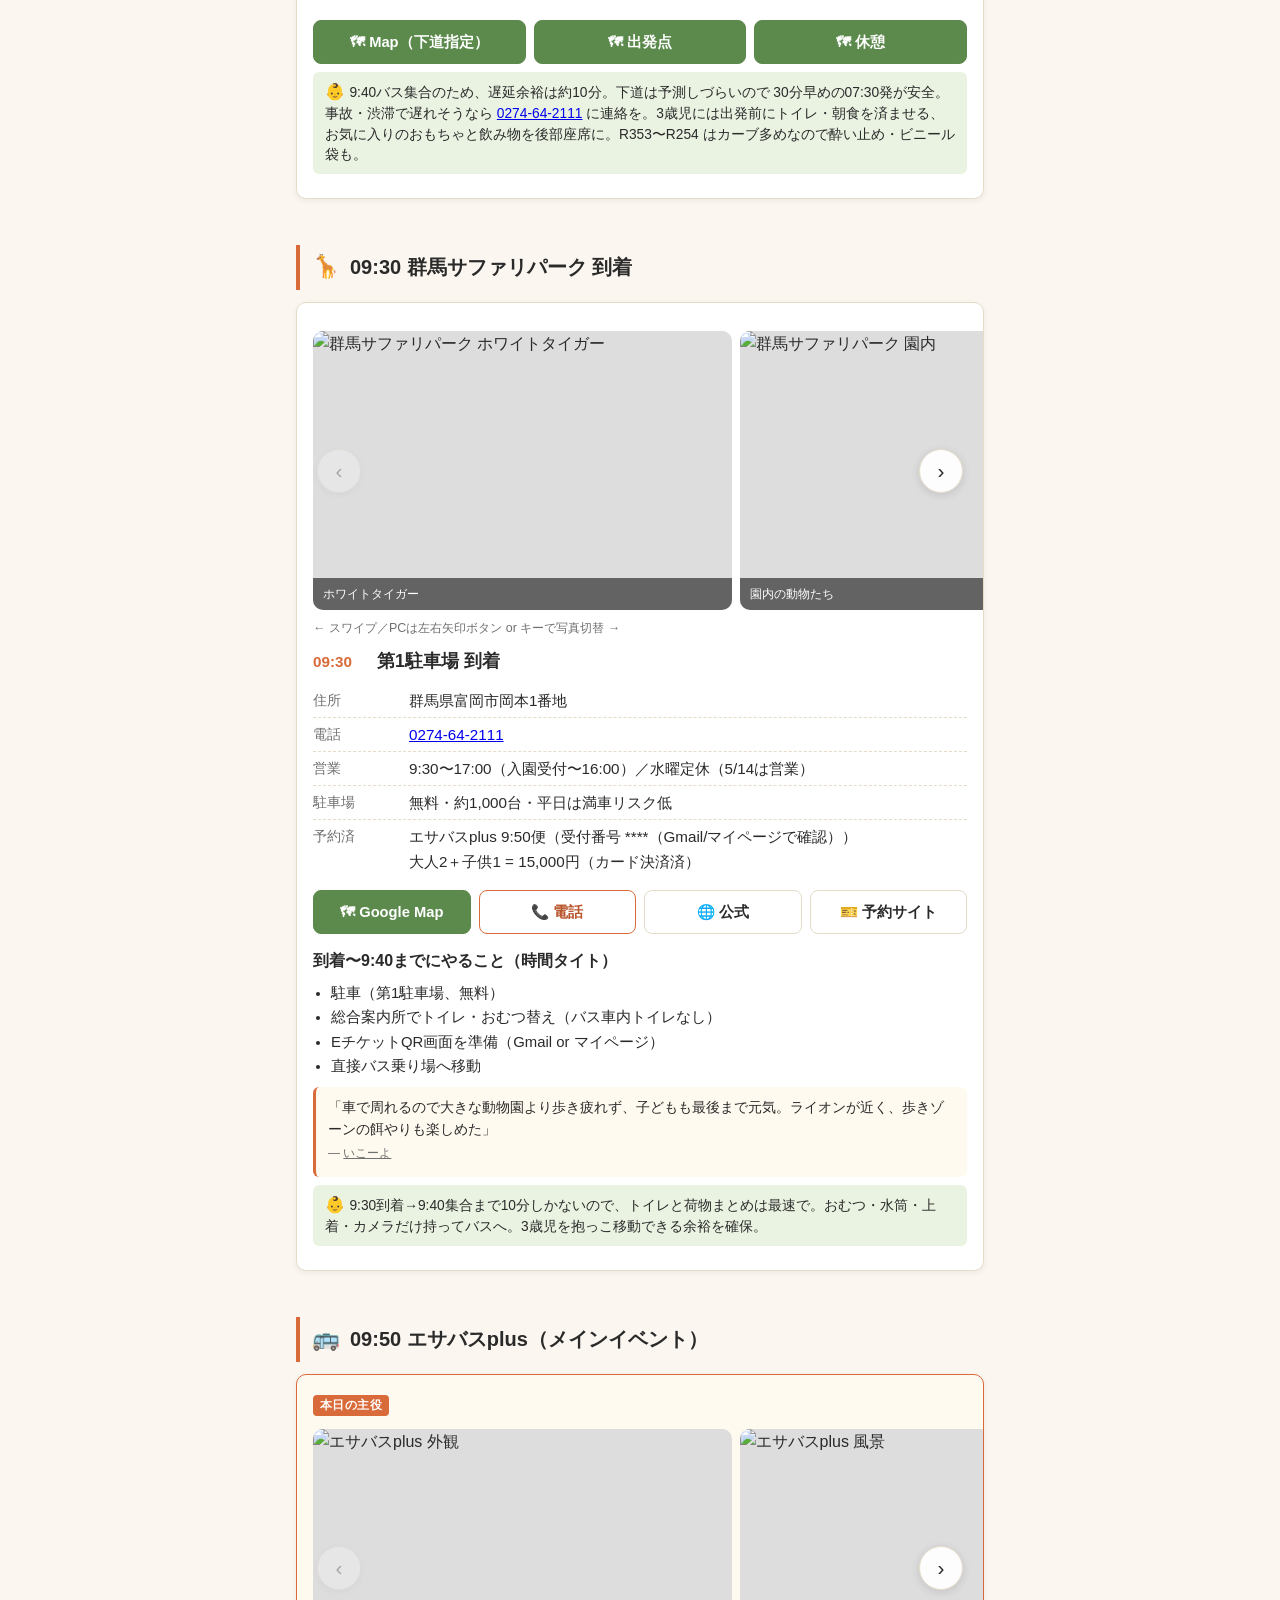
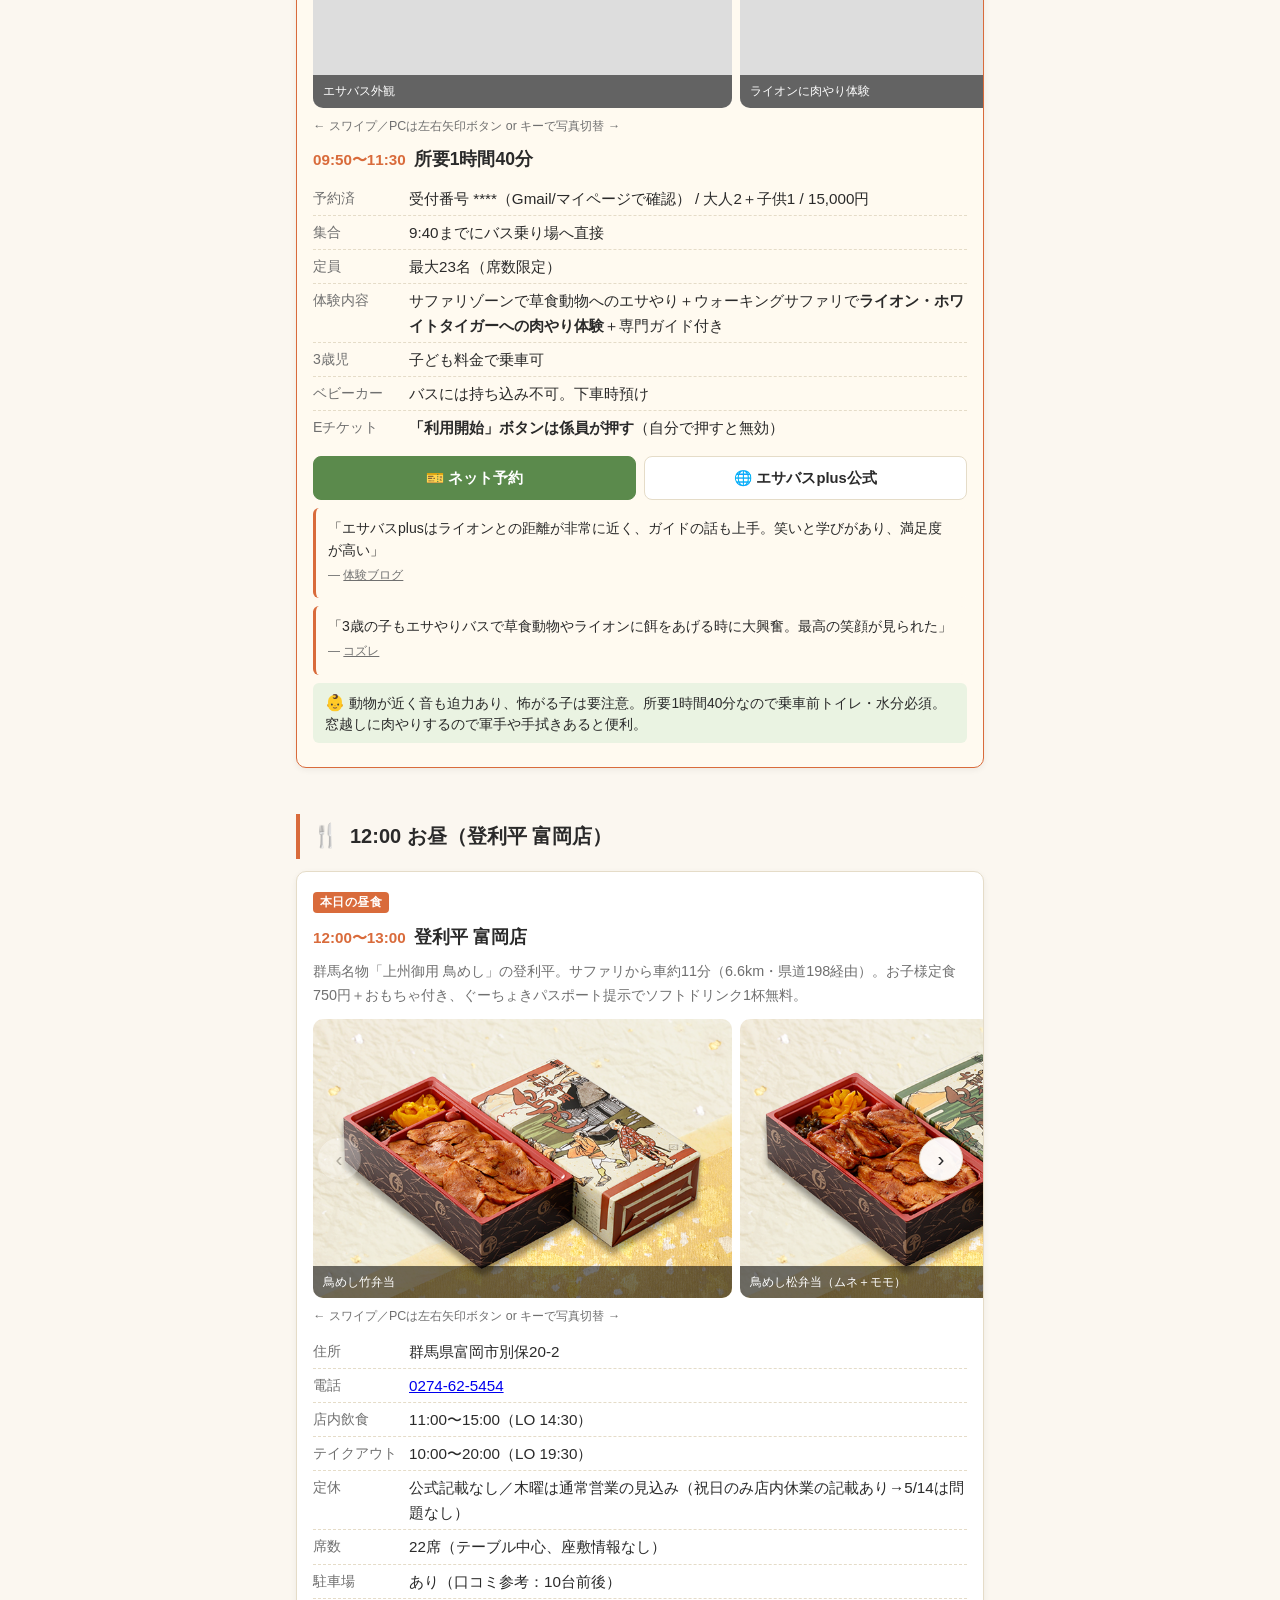
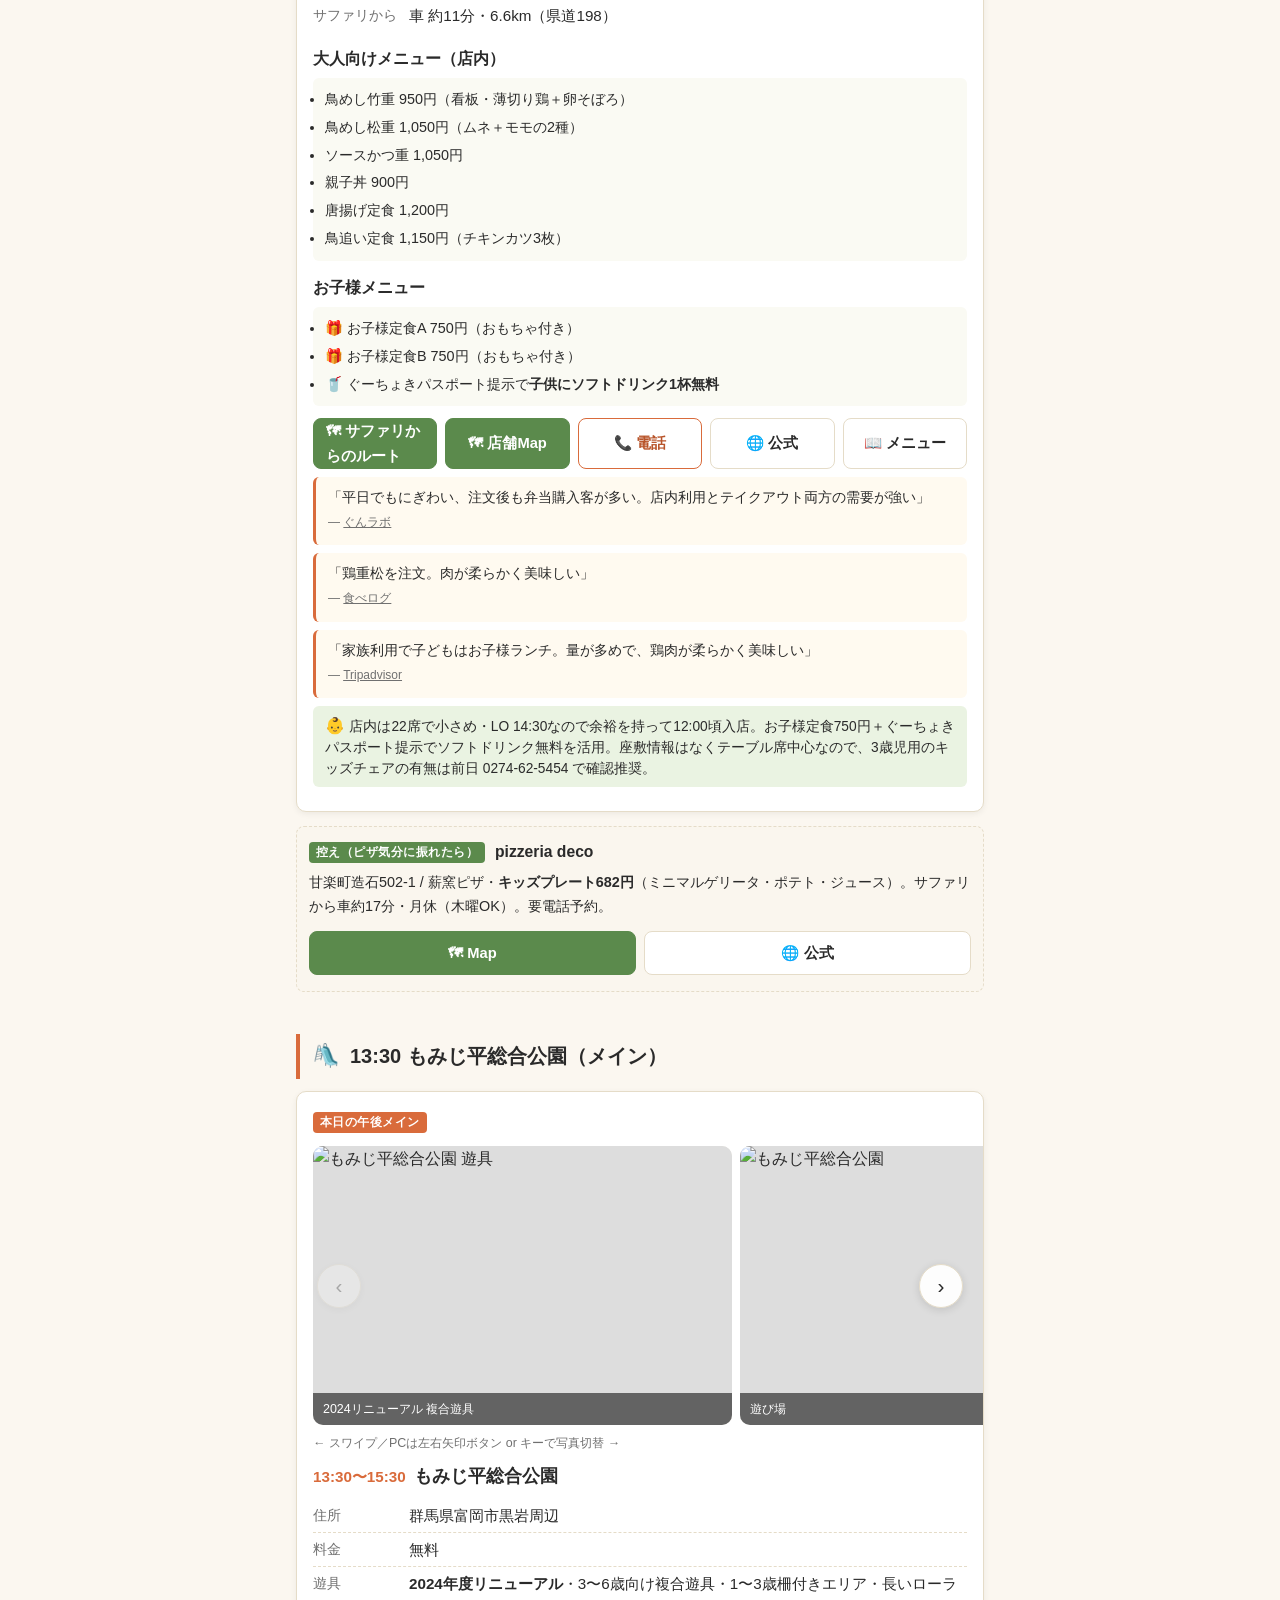
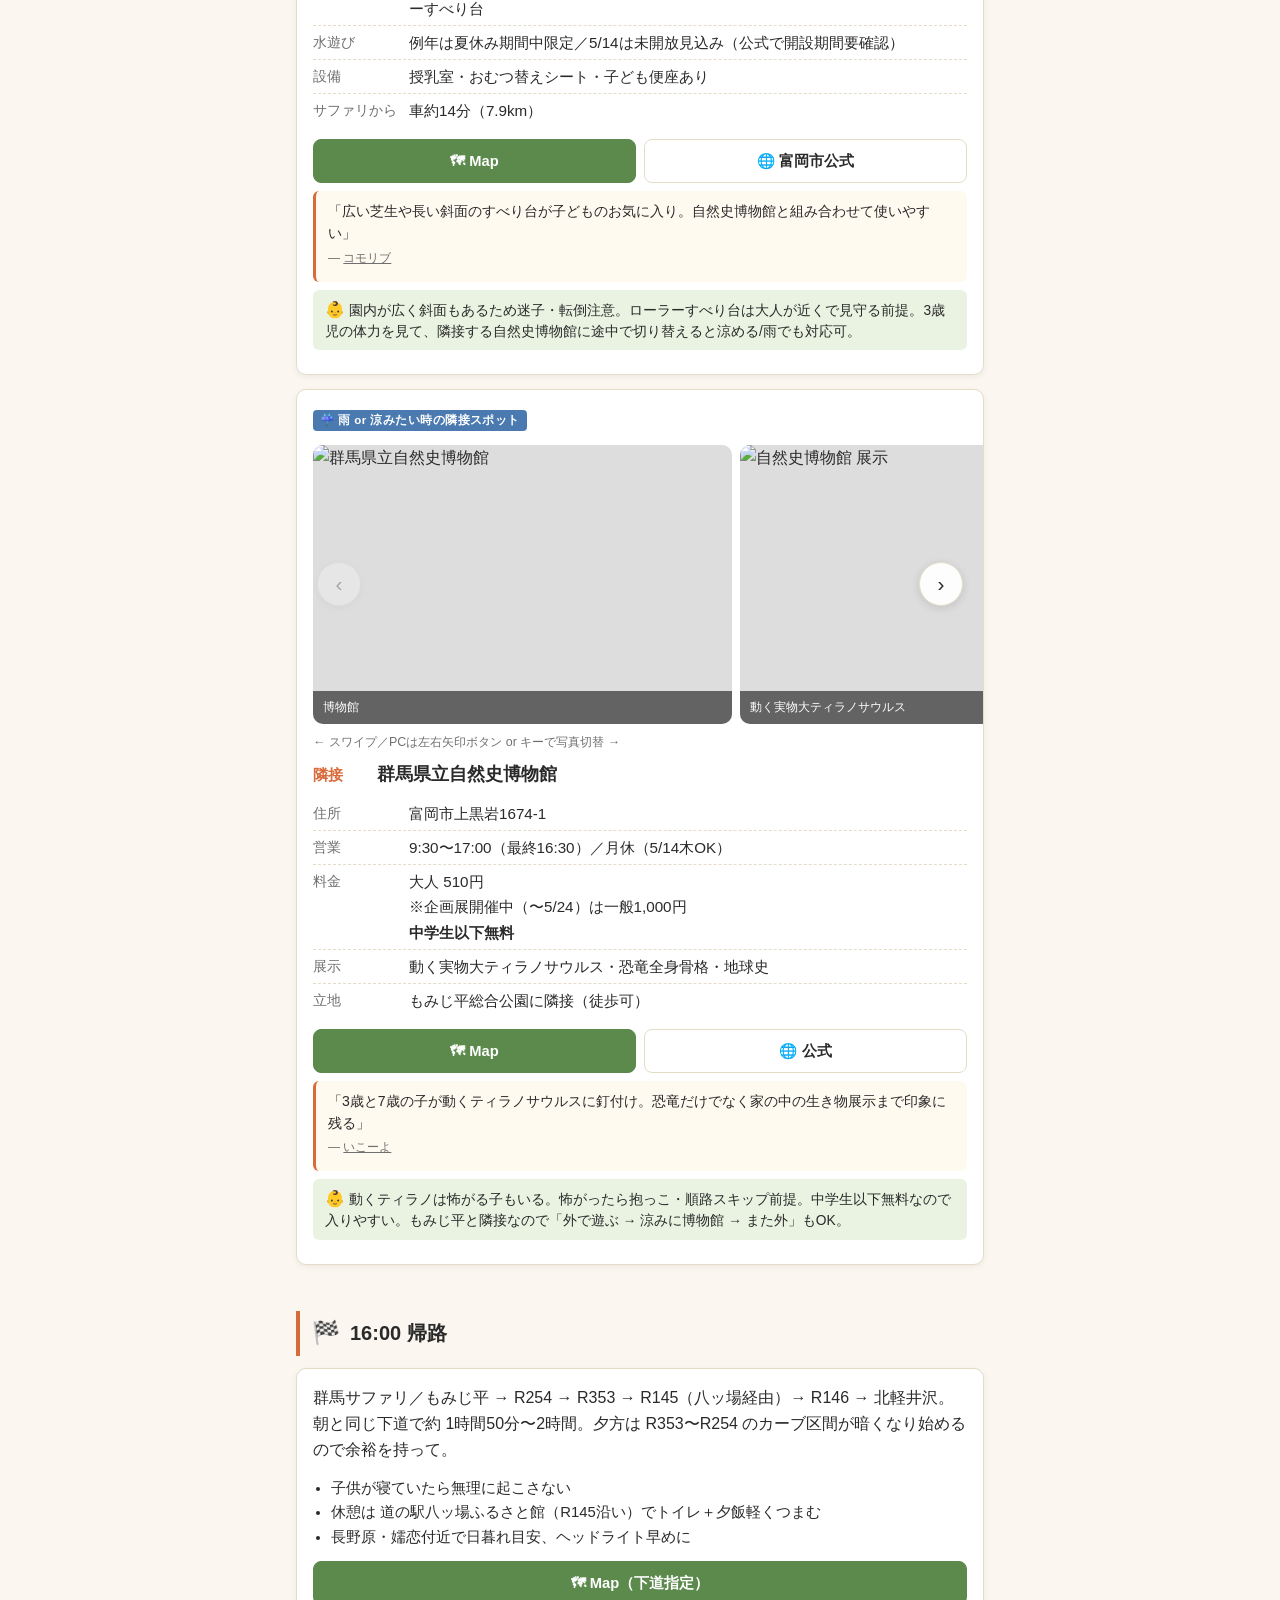
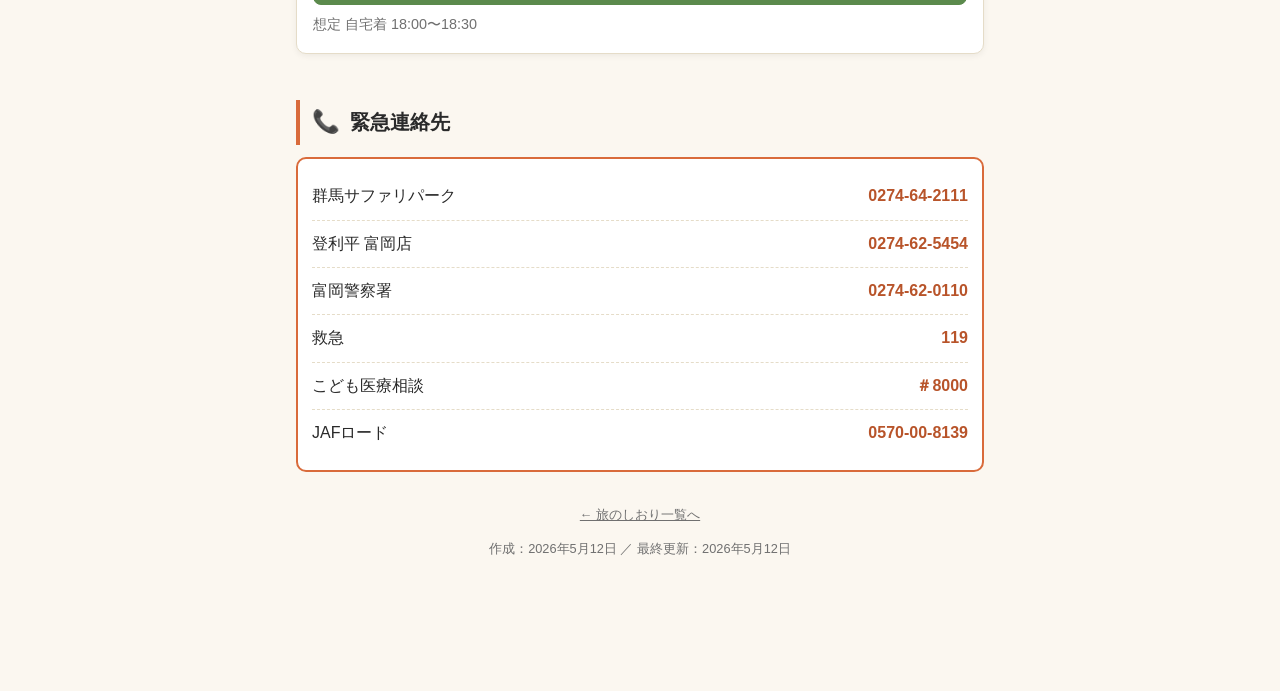
==== commit 728307e5: "fix: ゼロベース監査での旧プラン残骸・誤情報・写真比率・冗長セクション一掃 Codex (bj7tc0ule) で全体監査 + ユーザー指摘を反映:  【緊急修正】 - 帰路セクション: 富岡IC" ====
--- a/2026-05-14-gunma-safari/index.html
+++ b/2026-05-14-gunma-safari/index.html
@@ -34,7 +34,6 @@
   <a href="#t1200">12:00 お昼</a>
   <a href="#t1330">13:30 もみじ平</a>
   <a href="#t1600">16:00 帰路</a>
-  <a href="#pack">🎒 持ち物</a>
   <a href="#emergency">📞 緊急</a>
 </nav>
 
@@ -65,7 +64,7 @@
         <div><dt>もみじ平／自然史博物館</dt><dd>もみじ平 無料・自然史博物館 中学生以下無料／大人1,000円（企画展開催中）</dd></div>
         <div><dt>予想合計</dt><dd>約 19,000〜21,000円</dd></div>
       </dl>
-      <p style="font-size:0.85rem;color:var(--color-muted);margin:8px 0 0;">※エサバスplusのチケットには入園料が含まれるため、入園料の重複徴収はなし。当日サファリゾーンはマイカーで何度でも入れる。<br>予約番号: <strong>****（マイページ参照）</strong> ／ 受付番号: <strong>****（Gmail/マイページで確認）</strong></p>
+      <p style="font-size:0.85rem;color:var(--color-muted);margin:8px 0 0;">※エサバスplusのチケットには入園料が含まれるため、入園料の重複徴収はなし。<br>予約番号: <strong>****（マイページ参照）</strong> ／ 受付番号: <strong>****（Gmail/マイページで確認）</strong></p>
     </div>
 
     <div class="card" style="border-color:var(--color-accent);">
@@ -73,10 +72,10 @@
       <ul class="checklist">
         <li class="critical">エサバスplus 9:50便 <strong>予約完了済</strong>（受付番号: ****（Gmail/マイページで確認））<br>当日 <strong>9:40までにバス乗り場集合</strong></li>
         <li class="critical">天気予報を再確認 → <a href="https://tenki.jp/forecast/3/12/4230/10210/" target="_blank" rel="noopener">富岡市</a>（雨なら午後を自然史博物館に切替）</li>
-        <li class="critical">お昼の店を妻と相談して1つ決める → <a href="#t1200">ピザ比較</a>（要電話予約の店は前日までに連絡）</li>
+        <li class="critical">お昼: 登利平 富岡店（5/14は木曜営業の見込み）／キッズチェア要否を <a href="tel:0274-62-5454">0274-62-5454</a> で確認</li>
         <li class="critical">チャイルドシートを車に装着確認</li>
-        <li>持ち物チェック → <a href="#pack">持ち物リスト</a></li>
         <li>Eチケットを Gmail から表示できるか前日確認（<a href="https://ticket.safari.co.jp/me/top" target="_blank" rel="noopener">マイページ</a>）</li>
+        <li>チャイルドシート・着替え一式・おむつ・モバイルバッテリーを車に積む</li>
       </ul>
     </div>
   </section>
@@ -126,7 +125,7 @@
           <figcaption>チータル（鹿）</figcaption>
         </figure>
       </div>
-      <p class="photos-hint">← 横にスワイプで写真切替 →</p>
+      <p class="photos-hint">← スワイプ／PCは左右矢印ボタン or キーで写真切替 →</p>
 
       <h3 style="margin-top:8px;"><span class="time">09:30</span><span class="place-name">第1駐車場 到着</span></h3>
       <dl>
@@ -180,7 +179,7 @@
           <figcaption>動物との距離感</figcaption>
         </figure>
       </div>
-      <p class="photos-hint">← 横にスワイプで写真切替 →</p>
+      <p class="photos-hint">← スワイプ／PCは左右矢印ボタン or キーで写真切替 →</p>
 
       <h3 style="margin-top:8px;"><span class="time">09:50〜11:30</span><span class="place-name">所要1時間40分</span></h3>
 
@@ -227,7 +226,7 @@
         <figure><img loading="lazy" src="images/lunch/torihei/04-exterior.jpg" alt="外観"><figcaption>外観</figcaption></figure>
         <figure><img loading="lazy" src="images/lunch/torihei/05-signboard.jpg" alt="登利平 看板"><figcaption>看板</figcaption></figure>
       </div>
-      <p class="photos-hint">← 横にスワイプ／矢印キー／▲▼ボタンで写真切替 →</p>
+      <p class="photos-hint">← スワイプ／PCは左右矢印ボタン or キーで写真切替 →</p>
 
       <dl>
         <div><dt>住所</dt><dd>群馬県富岡市別保20-2</dd></div>
@@ -314,14 +313,14 @@
           <figcaption>公園全景</figcaption>
         </figure>
       </div>
-      <p class="photos-hint">← 横にスワイプで写真切替 →</p>
+      <p class="photos-hint">← スワイプ／PCは左右矢印ボタン or キーで写真切替 →</p>
 
       <h3 style="margin-top:8px;"><span class="time">13:30〜15:30</span><span class="place-name">もみじ平総合公園</span></h3>
       <dl>
         <div><dt>住所</dt><dd>群馬県富岡市黒岩周辺</dd></div>
         <div><dt>料金</dt><dd>無料</dd></div>
         <div><dt>遊具</dt><dd><strong>2024年度リニューアル</strong>・3〜6歳向け複合遊具・1〜3歳柵付きエリア・長いローラーすべり台</dd></div>
-        <div><dt>水遊び</dt><dd>9:00〜17:00（5月でも可）</dd></div>
+        <div><dt>水遊び</dt><dd>例年は夏休み期間中限定／5/14は未開放見込み（公式で開設期間要確認）</dd></div>
         <div><dt>設備</dt><dd>授乳室・おむつ替えシート・子ども便座あり</dd></div>
         <div><dt>サファリから</dt><dd>車約14分（7.9km）</dd></div>
       </dl>
@@ -354,7 +353,7 @@
           <figcaption>恐竜骨格</figcaption>
         </figure>
       </div>
-      <p class="photos-hint">← 横にスワイプで写真切替 →</p>
+      <p class="photos-hint">← スワイプ／PCは左右矢印ボタン or キーで写真切替 →</p>
 
       <h3 style="margin-top:8px;"><span class="time">隣接</span><span class="place-name">群馬県立自然史博物館</span></h3>
       <dl>
@@ -381,48 +380,16 @@
   <section id="t1600">
     <h2><span class="emoji">🏁</span>16:00 帰路</h2>
     <div class="card">
-      <p>富岡IC → 上信越道 → 関越道 → 練馬IC。<br>夕方の渋滞は関越上り側が重い時間帯。高坂SAか上里SAで子供のトイレ＋夕飯軽くつまむ。</p>
+      <p>群馬サファリ／もみじ平 → R254 → R353 → R145（八ッ場経由）→ R146 → 北軽井沢。<br>朝と同じ下道で約 1時間50分〜2時間。夕方は R353〜R254 のカーブ区間が暗くなり始めるので余裕を持って。</p>
       <ul style="margin:0;padding-left:18px;font-size:0.93rem;">
         <li>子供が寝ていたら無理に起こさない</li>
-        <li>夕飯はSAでつまむ or 帰宅後</li>
+        <li>休憩は 道の駅八ッ場ふるさと館（R145沿い）でトイレ＋夕飯軽くつまむ</li>
+        <li>長野原・嬬恋付近で日暮れ目安、ヘッドライト早めに</li>
       </ul>
-      <p style="margin:8px 0 0;font-size:0.9rem;color:var(--color-muted);">想定自宅着 17:30〜18:30</p>
-    </div>
-  </section>
-
-  <!-- ====== PACK LIST ====== -->
-  <section id="pack">
-    <h2><span class="emoji">🎒</span>持ち物</h2>
-
-    <div class="card">
-      <h3 style="margin-top:0;">必須（前夜に準備）</h3>
-      <ul class="checklist">
-        <li class="critical">Eチケット表示用スマホ（Gmail or マイページから・予約番号 ****（マイページ参照））</li>
-        <li class="critical">現金（売店・有料駐車場・お昼の電話予約店用の小銭）</li>
-        <li class="critical">チャイルドシート</li>
-        <li>3歳児の着替え一式</li>
-        <li>おむつ＆おしりふき</li>
-        <li>ウェットティッシュ・ティッシュ</li>
-        <li>水筒・おやつ（ぐずり対策）</li>
-        <li>帽子・日焼け止め</li>
-        <li>レインコート・防水靴（雨天時）</li>
-        <li>タオル2枚</li>
-        <li>モバイルバッテリー＋ケーブル</li>
-        <li>ジップロック（汚れもの収納）</li>
-        <li>絆創膏・常備薬</li>
-      </ul>
-    </div>
-
-    <div class="card">
-      <h3 style="margin-top:0;">あると便利</h3>
-      <ul class="checklist">
-        <li>双眼鏡（マイカーサファリの遠目の動物）</li>
-        <li>カメラ（スマホ＋本格カメラ）</li>
-        <li>子供のお気に入りのおもちゃ</li>
-        <li>車内用ブランケット（寝た時用）</li>
-        <li>軍手（餌やり後の手拭き用）</li>
-        <li>ゴミ袋小×3</li>
-      </ul>
+      <div class="actions">
+        <a class="btn map" href="https://www.google.com/maps/dir/?api=1&origin=%E7%BE%A4%E9%A6%AC%E3%82%B5%E3%83%95%E3%82%A1%E3%83%AA%E3%83%91%E3%83%BC%E3%82%AF&destination=%E3%82%BB%E3%83%96%E3%83%B3%E3%82%A4%E3%83%AC%E3%83%96%E3%83%B3+%E7%BE%A4%E9%A6%AC%E5%8C%97%E8%BB%BD%E4%BA%95%E6%B2%A2%E5%BA%97&travelmode=driving&avoid=highways" target="_blank" rel="noopener">🗺 Map（下道指定）</a>
+      </div>
+      <p style="margin:8px 0 0;font-size:0.9rem;color:var(--color-muted);">想定 自宅着 18:00〜18:30</p>
     </div>
   </section>
 
@@ -431,9 +398,8 @@
     <h2><span class="emoji">📞</span>緊急連絡先</h2>
     <div class="emergency">
       <div class="tel-row"><span>群馬サファリパーク</span><a href="tel:0274-64-2111">0274-64-2111</a></div>
-      <div class="tel-row"><span>こんにゃくパーク</span><a href="tel:0274-60-4100">0274-60-4100</a></div>
-      <div class="tel-row"><span>富岡製糸場</span><a href="tel:0274-67-0075">0274-67-0075</a></div>
-      <div class="tel-row"><span>富岡警察署</span><a href="tel:0274-63-0110">0274-63-0110</a></div>
+      <div class="tel-row"><span>登利平 富岡店</span><a href="tel:0274-62-5454">0274-62-5454</a></div>
+      <div class="tel-row"><span>富岡警察署</span><a href="tel:0274-62-0110">0274-62-0110</a></div>
       <div class="tel-row"><span>救急</span><a href="tel:119">119</a></div>
       <div class="tel-row"><span>こども医療相談</span><a href="tel:%238000">＃8000</a></div>
       <div class="tel-row"><span>JAFロード</span><a href="tel:0570-00-8139">0570-00-8139</a></div>
@@ -445,9 +411,8 @@
 <!-- ====== BOTTOM FIXED NAV ====== -->
 <nav class="bottom-nav" aria-label="クイックアクション">
   <a href="#t0950"><span class="icn">🚌</span>エサバス</a>
-  <a href="https://www.google.com/maps/search/?api=1&query=群馬サファリパーク" target="_blank" rel="noopener"><span class="icn">🗺</span>地図</a>
   <a href="#t1200"><span class="icn">🍴</span>お昼</a>
-  <a href="#pack"><span class="icn">🎒</span>持ち物</a>
+  <a href="#t1330"><span class="icn">🛝</span>もみじ平</a>
   <a href="#emergency"><span class="icn">📞</span>緊急</a>
 </nav>
 
--- a/style.css
+++ b/style.css
@@ -177,9 +177,15 @@
 .photos img {
   display: block;
   width: 100%;
-  height: 200px;
+  aspect-ratio: 4 / 3;
+  height: auto;
   object-fit: cover;
   background: #ddd;
+}
+/* PCではもう少し背の高い写真を見やすく */
+@media (min-width: 720px) {
+  .photos img { aspect-ratio: 3 / 2; }
+  .photos figure { flex: 0 0 64%; }
 }
 .photos figcaption {
   font-size: 0.78rem;
@@ -303,7 +309,7 @@
   background: rgba(255,255,255,0.97);
   backdrop-filter: blur(8px);
   border-top: 1px solid var(--color-line);
-  display: grid; grid-template-columns: repeat(5, 1fr);
+  display: grid; grid-auto-flow: column; grid-auto-columns: 1fr;
   z-index: 100;
   padding-bottom: env(safe-area-inset-bottom);
 }
@@ -323,90 +329,6 @@
   text-align: center; padding: 24px 16px;
   font-size: 0.8rem; color: var(--color-muted);
 }
-
-/* ====== 候補比較スライダー（左右スワイプで比較） ====== */
-.compare-slider {
-  display: flex;
-  overflow-x: auto;
-  scroll-snap-type: x mandatory;
-  scroll-padding-left: 16px;
-  gap: 12px;
-  margin: 8px -16px 8px;
-  padding: 6px 16px 14px;
-  -webkit-overflow-scrolling: touch;
-  scrollbar-width: none;
-}
-.compare-slider::-webkit-scrollbar { display: none; }
-.compare-card {
-  flex: 0 0 86%;
-  max-width: 360px;
-  scroll-snap-align: start;
-  background: var(--color-paper);
-  border: 1px solid var(--color-line);
-  border-radius: var(--radius);
-  padding: 14px;
-  box-shadow: var(--shadow-card);
-  display: flex; flex-direction: column;
-}
-.compare-card .rank {
-  display: inline-block; align-self: flex-start;
-  font-size: 0.72rem; padding: 2px 8px; border-radius: 4px;
-  background: var(--color-leaf-light); color: var(--color-leaf);
-  font-weight: 700; letter-spacing: 0.04em;
-  margin-bottom: 6px;
-}
-.compare-card .rank.best { background: var(--color-accent); color: #fff; }
-.compare-card h4 {
-  margin: 0 0 2px;
-  font-size: 1.08rem;
-}
-.compare-card .place-sub { color: var(--color-muted); font-size: 0.82rem; margin: 0 0 10px; }
-.compare-card dl { margin: 0 0 10px; }
-.compare-card dl div {
-  display: flex; gap: 6px; padding: 4px 0;
-  border-top: 1px dashed var(--color-line);
-  font-size: 0.87rem;
-}
-.compare-card dl div:first-child { border-top: none; }
-.compare-card dt { color: var(--color-muted); flex: 0 0 76px; }
-.compare-card dd { margin: 0; flex: 1; word-break: break-word; }
-.compare-card .pros, .compare-card .cons {
-  font-size: 0.84rem; line-height: 1.45;
-  padding: 6px 10px; border-radius: 5px; margin: 4px 0;
-}
-.compare-card .pros { background: #eff7ea; color: #2b5a1c; }
-.compare-card .cons { background: #fff4ed; color: #844321; }
-.compare-card .pros::before { content: "○ "; font-weight: 700; }
-.compare-card .cons::before { content: "△ "; font-weight: 700; }
-.compare-card .photos {
-  margin: 0 -14px 10px;
-  padding: 0 14px;
-}
-.compare-card .photos figure {
-  flex: 0 0 78%;
-}
-.compare-card .photos img {
-  height: 150px;
-}
-.compare-card .photos figcaption {
-  font-size: 0.72rem;
-}
-.compare-card .compact-actions {
-  margin-top: auto;
-  display: grid; grid-template-columns: 1fr 1fr; gap: 6px;
-  padding-top: 10px;
-}
-.compare-card .compact-actions .btn {
-  font-size: 0.85rem; padding: 0 8px; min-height: 40px;
-}
-
-.compare-hint {
-  display: flex; align-items: center; justify-content: center; gap: 6px;
-  font-size: 0.82rem; color: var(--color-muted);
-  margin: 0 0 4px;
-}
-.compare-hint::before { content: "👈"; }
-.compare-hint::after { content: "👉"; }
 
 /* ====== 横スクロールUI（PC＋モバイル両対応） ====== */
 .scroll-control {
@@ -445,21 +367,12 @@
 
 /* Mouse drag-to-scroll cursor hint on PC */
 @media (hover: hover) and (pointer: fine) {
-  .compare-slider, .photos {
+  .photos {
     cursor: grab;
   }
-  .compare-slider:active, .photos:active {
+  .photos:active {
     cursor: grabbing;
   }
-}
-
-@media print {
-  .compare-slider {
-    flex-wrap: wrap; overflow: visible;
-    margin: 0; padding: 0;
-  }
-  .compare-card { flex: 0 0 48%; max-width: 48%; margin-bottom: 8px; }
-  .compare-hint { display: none; }
 }
 
 /* Top page (index) */
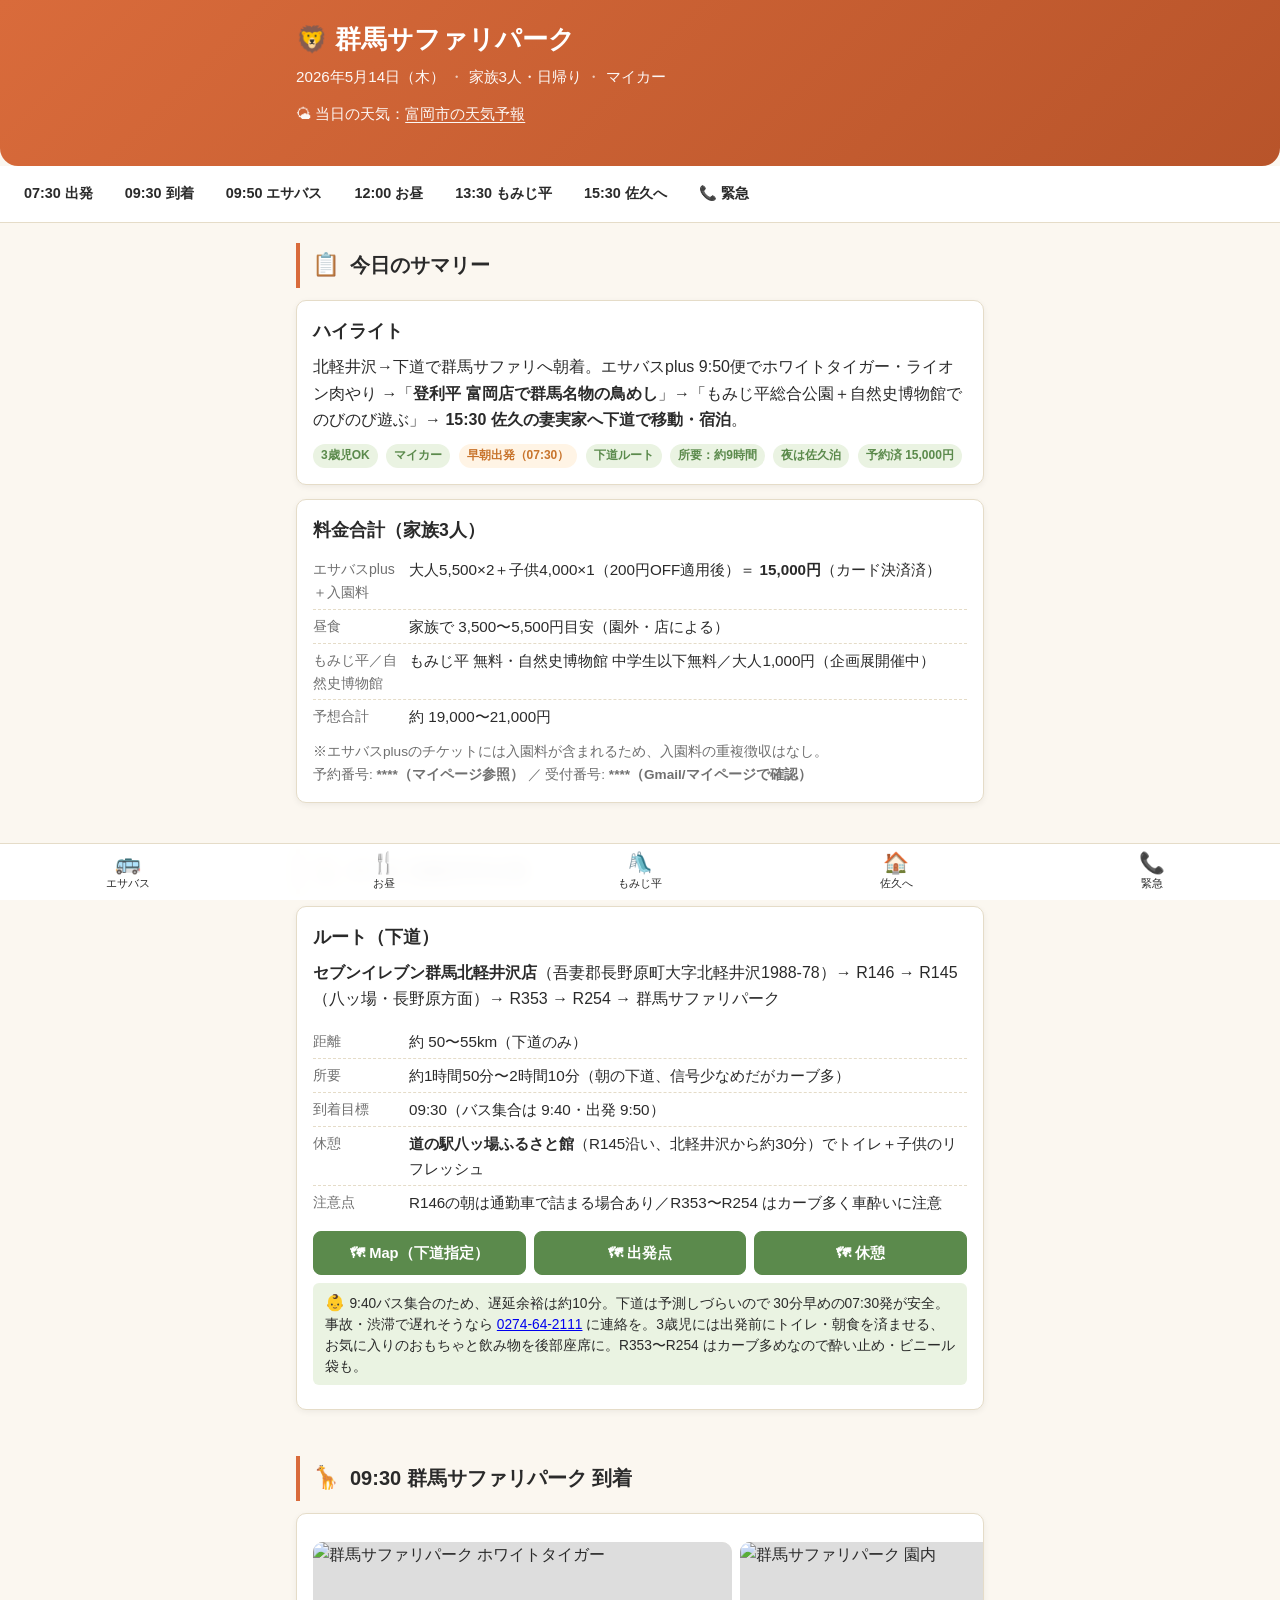
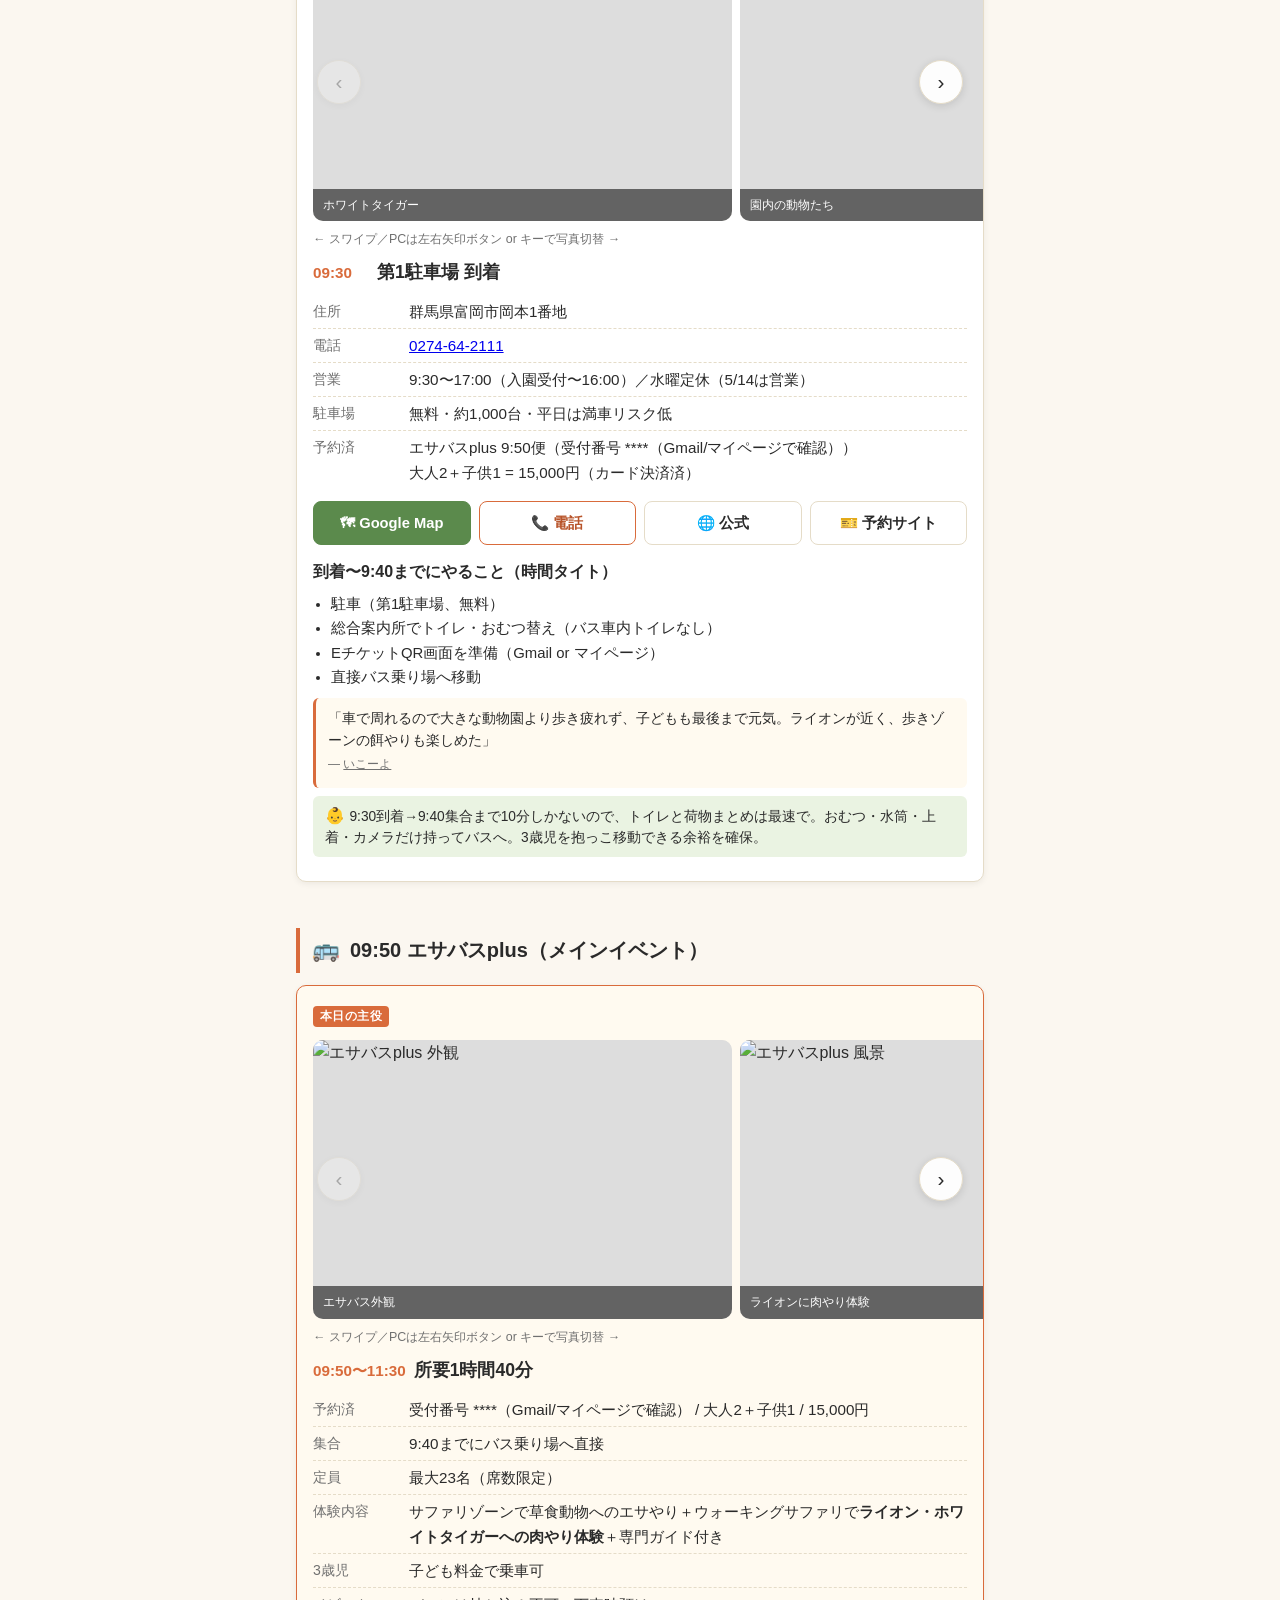
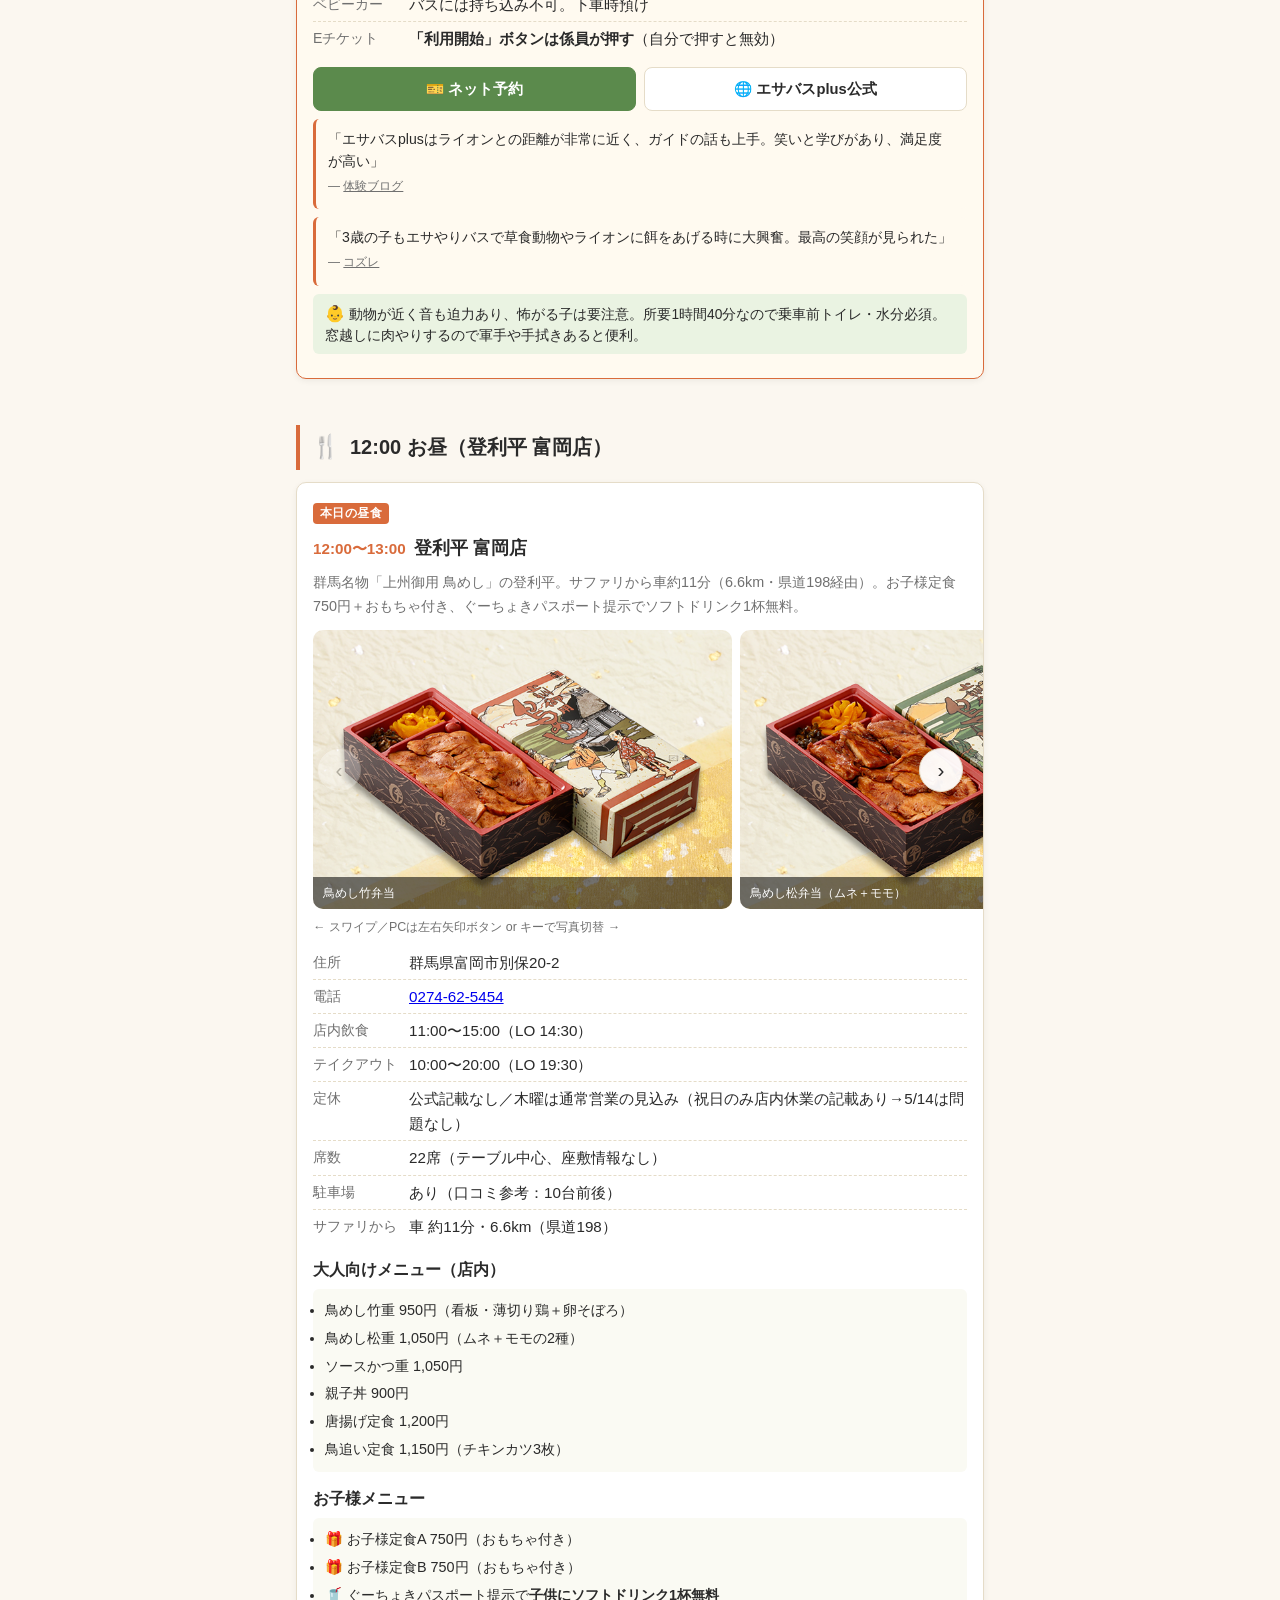
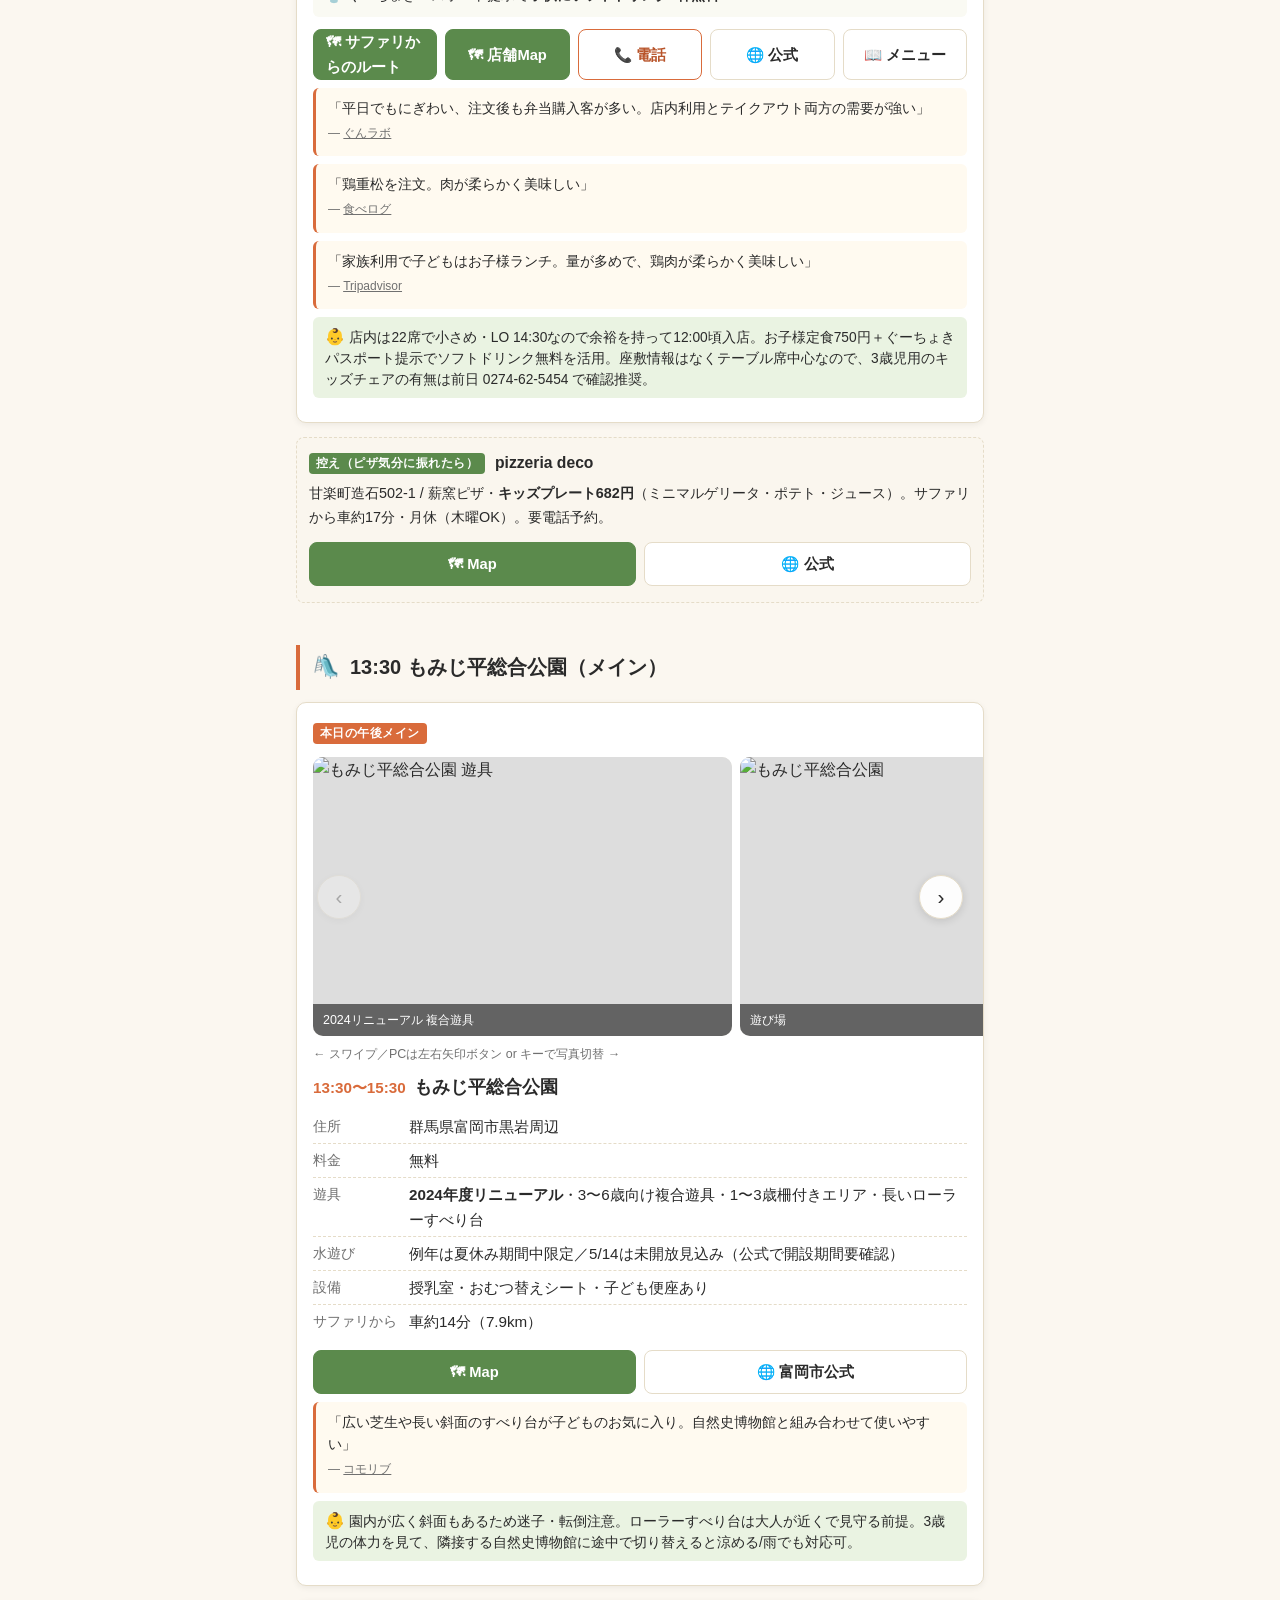
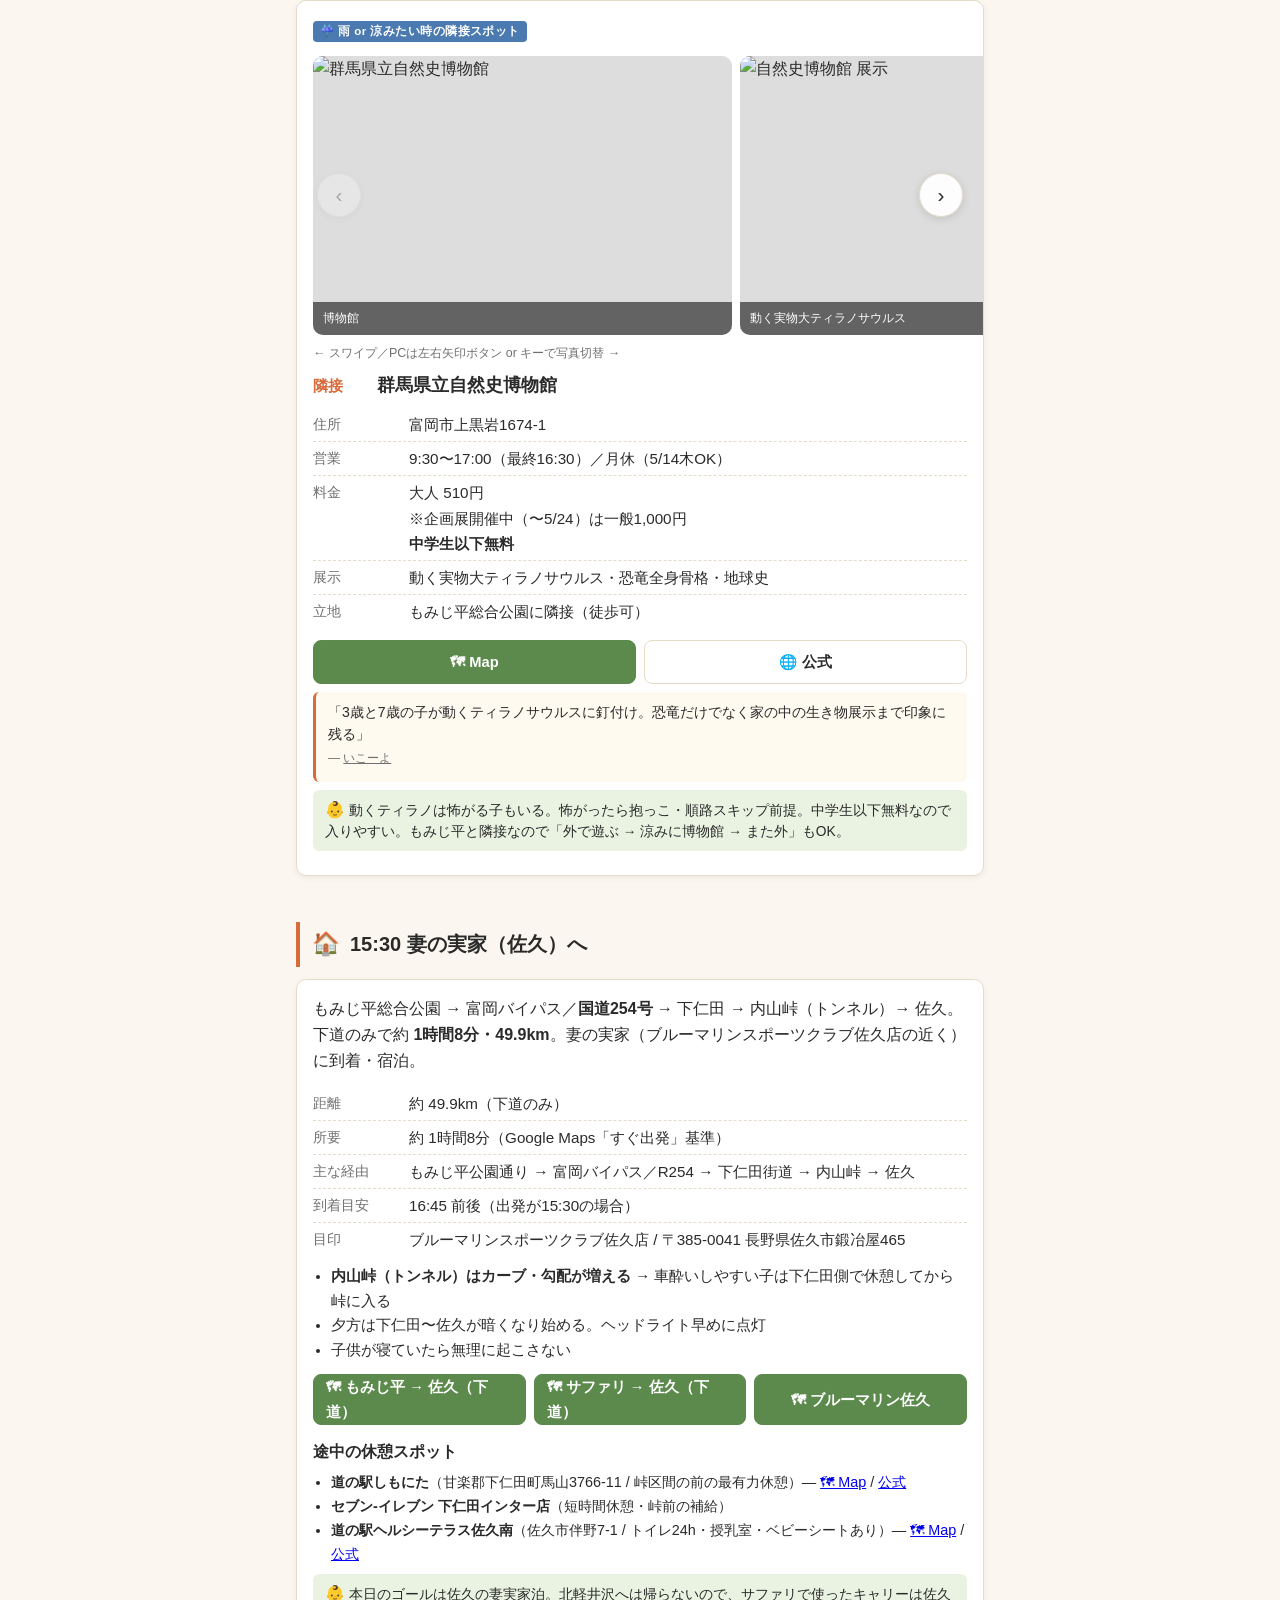
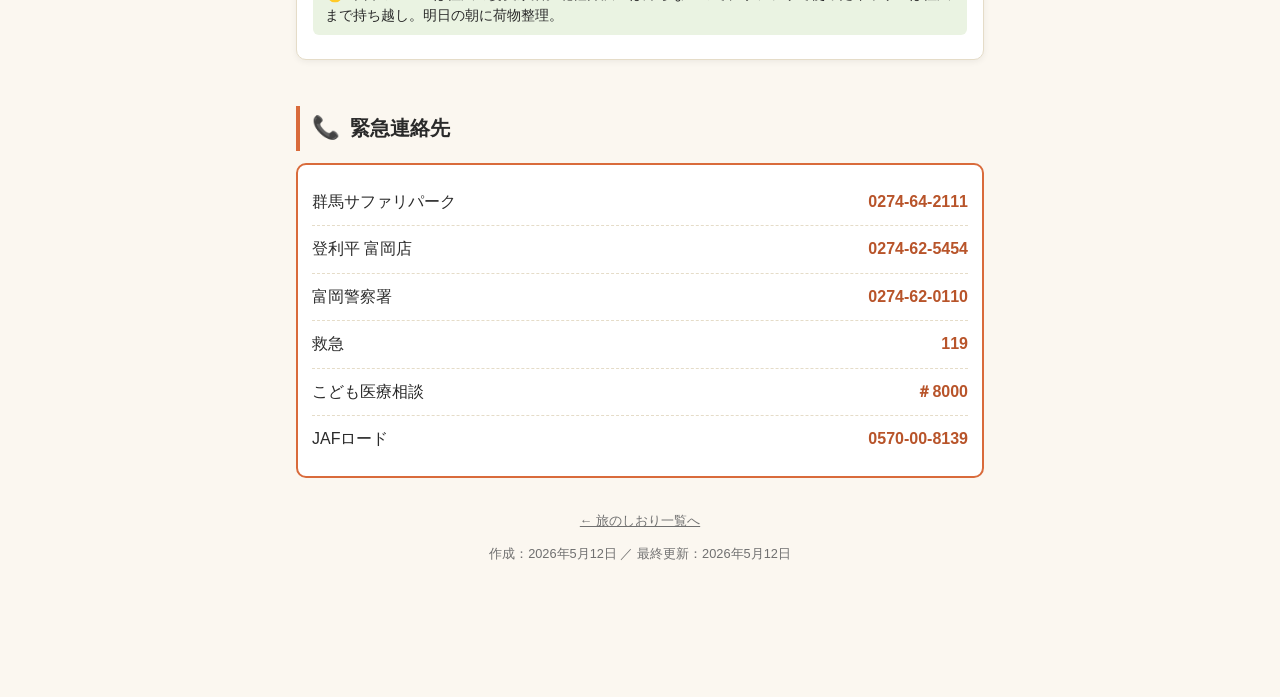
==== commit 8a5e1340: "帰路を「妻実家（佐久・ブルーマリン佐久近く）泊」に変更 + 出発前ToDo削除 ユーザー方針: - 「出発前にやること」セクション削除（不要との指示） - 帰りは妻の実家（ブルーマリンスポーツクラブ佐" ====
--- a/2026-05-14-gunma-safari/index.html
+++ b/2026-05-14-gunma-safari/index.html
@@ -33,7 +33,7 @@
   <a href="#t0950">09:50 エサバス</a>
   <a href="#t1200">12:00 お昼</a>
   <a href="#t1330">13:30 もみじ平</a>
-  <a href="#t1600">16:00 帰路</a>
+  <a href="#t1530">15:30 佐久へ</a>
   <a href="#emergency">📞 緊急</a>
 </nav>
 
@@ -45,13 +45,14 @@
 
     <div class="card">
       <h3 style="margin-top:0;">ハイライト</h3>
-      <p style="margin-bottom:8px;">「エサバスplus 9:50便でホワイトタイガー・ライオンの肉やり大迫力体験」→「<strong>登利平 富岡店で群馬名物の鳥めし</strong>」→「もみじ平総合公園＋自然史博物館でのびのび遊んでから帰路」。早朝出発で午前メイン体験、午後は3歳児がのびのび遊べる屋外＋屋内のセットでクロージング。</p>
+      <p style="margin-bottom:8px;">北軽井沢→下道で群馬サファリへ朝着。エサバスplus 9:50便でホワイトタイガー・ライオン肉やり →「<strong>登利平 富岡店で群馬名物の鳥めし</strong>」→「もみじ平総合公園＋自然史博物館でのびのび遊ぶ」→ <strong>15:30 佐久の妻実家へ下道で移動・宿泊</strong>。</p>
       <p style="margin-bottom:0;">
         <span class="tag">3歳児OK</span>
         <span class="tag">マイカー</span>
         <span class="tag warn">早朝出発（07:30）</span>
         <span class="tag">下道ルート</span>
-        <span class="tag">所要：約10時間</span>
+        <span class="tag">所要：約9時間</span>
+        <span class="tag">夜は佐久泊</span>
         <span class="tag">予約済 15,000円</span>
       </p>
     </div>
@@ -65,18 +66,6 @@
         <div><dt>予想合計</dt><dd>約 19,000〜21,000円</dd></div>
       </dl>
       <p style="font-size:0.85rem;color:var(--color-muted);margin:8px 0 0;">※エサバスplusのチケットには入園料が含まれるため、入園料の重複徴収はなし。<br>予約番号: <strong>****（マイページ参照）</strong> ／ 受付番号: <strong>****（Gmail/マイページで確認）</strong></p>
-    </div>
-
-    <div class="card" style="border-color:var(--color-accent);">
-      <h3 style="margin-top:0;">⚠ 出発前にやること</h3>
-      <ul class="checklist">
-        <li class="critical">エサバスplus 9:50便 <strong>予約完了済</strong>（受付番号: ****（Gmail/マイページで確認））<br>当日 <strong>9:40までにバス乗り場集合</strong></li>
-        <li class="critical">天気予報を再確認 → <a href="https://tenki.jp/forecast/3/12/4230/10210/" target="_blank" rel="noopener">富岡市</a>（雨なら午後を自然史博物館に切替）</li>
-        <li class="critical">お昼: 登利平 富岡店（5/14は木曜営業の見込み）／キッズチェア要否を <a href="tel:0274-62-5454">0274-62-5454</a> で確認</li>
-        <li class="critical">チャイルドシートを車に装着確認</li>
-        <li>Eチケットを Gmail から表示できるか前日確認（<a href="https://ticket.safari.co.jp/me/top" target="_blank" rel="noopener">マイページ</a>）</li>
-        <li>チャイルドシート・着替え一式・おむつ・モバイルバッテリーを車に積む</li>
-      </ul>
     </div>
   </section>
 
@@ -376,20 +365,36 @@
 
   </section>
 
-  <!-- =========== 16:00 帰路 =========== -->
-  <section id="t1600">
-    <h2><span class="emoji">🏁</span>16:00 帰路</h2>
-    <div class="card">
-      <p>群馬サファリ／もみじ平 → R254 → R353 → R145（八ッ場経由）→ R146 → 北軽井沢。<br>朝と同じ下道で約 1時間50分〜2時間。夕方は R353〜R254 のカーブ区間が暗くなり始めるので余裕を持って。</p>
-      <ul style="margin:0;padding-left:18px;font-size:0.93rem;">
+  <!-- =========== 15:30 妻実家（佐久）へ =========== -->
+  <section id="t1530">
+    <h2><span class="emoji">🏠</span>15:30 妻の実家（佐久）へ</h2>
+    <div class="card">
+      <p>もみじ平総合公園 → 富岡バイパス／<strong>国道254号</strong> → 下仁田 → 内山峠（トンネル）→ 佐久。下道のみで約 <strong>1時間8分・49.9km</strong>。妻の実家（ブルーマリンスポーツクラブ佐久店の近く）に到着・宿泊。</p>
+      <dl>
+        <div><dt>距離</dt><dd>約 49.9km（下道のみ）</dd></div>
+        <div><dt>所要</dt><dd>約 1時間8分（Google Maps「すぐ出発」基準）</dd></div>
+        <div><dt>主な経由</dt><dd>もみじ平公園通り → 富岡バイパス／R254 → 下仁田街道 → 内山峠 → 佐久</dd></div>
+        <div><dt>到着目安</dt><dd>16:45 前後（出発が15:30の場合）</dd></div>
+        <div><dt>目印</dt><dd>ブルーマリンスポーツクラブ佐久店 / 〒385-0041 長野県佐久市鍛冶屋465</dd></div>
+      </dl>
+      <ul style="margin:8px 0 0;padding-left:18px;font-size:0.93rem;">
+        <li><strong>内山峠（トンネル）はカーブ・勾配が増える</strong> → 車酔いしやすい子は下仁田側で休憩してから峠に入る</li>
+        <li>夕方は下仁田〜佐久が暗くなり始める。ヘッドライト早めに点灯</li>
         <li>子供が寝ていたら無理に起こさない</li>
-        <li>休憩は 道の駅八ッ場ふるさと館（R145沿い）でトイレ＋夕飯軽くつまむ</li>
-        <li>長野原・嬬恋付近で日暮れ目安、ヘッドライト早めに</li>
       </ul>
       <div class="actions">
-        <a class="btn map" href="https://www.google.com/maps/dir/?api=1&origin=%E7%BE%A4%E9%A6%AC%E3%82%B5%E3%83%95%E3%82%A1%E3%83%AA%E3%83%91%E3%83%BC%E3%82%AF&destination=%E3%82%BB%E3%83%96%E3%83%B3%E3%82%A4%E3%83%AC%E3%83%96%E3%83%B3+%E7%BE%A4%E9%A6%AC%E5%8C%97%E8%BB%BD%E4%BA%95%E6%B2%A2%E5%BA%97&travelmode=driving&avoid=highways" target="_blank" rel="noopener">🗺 Map（下道指定）</a>
-      </div>
-      <p style="margin:8px 0 0;font-size:0.9rem;color:var(--color-muted);">想定 自宅着 18:00〜18:30</p>
+        <a class="btn map" href="https://www.google.com/maps/dir/?api=1&origin=%E3%82%82%E3%81%BF%E3%81%98%E5%B9%B3%E7%B7%8F%E5%90%88%E5%85%AC%E5%9C%92&destination=%E3%83%96%E3%83%AB%E3%83%BC%E3%83%9E%E3%83%AA%E3%83%B3%E3%82%B9%E3%83%9D%E3%83%BC%E3%83%84%E3%82%AF%E3%83%A9%E3%83%96%E4%BD%90%E4%B9%85%E5%BA%97&travelmode=driving&avoid=highways" target="_blank" rel="noopener">🗺 もみじ平 → 佐久（下道）</a>
+        <a class="btn map" href="https://www.google.com/maps/dir/?api=1&origin=%E7%BE%A4%E9%A6%AC%E3%82%B5%E3%83%95%E3%82%A1%E3%83%AA%E3%83%91%E3%83%BC%E3%82%AF&destination=%E3%83%96%E3%83%AB%E3%83%BC%E3%83%9E%E3%83%AA%E3%83%B3%E3%82%B9%E3%83%9D%E3%83%BC%E3%83%84%E3%82%AF%E3%83%A9%E3%83%96%E4%BD%90%E4%B9%85%E5%BA%97&travelmode=driving&avoid=highways" target="_blank" rel="noopener">🗺 サファリ → 佐久（下道）</a>
+        <a class="btn map" href="https://www.google.com/maps/search/?api=1&query=%E3%83%96%E3%83%AB%E3%83%BC%E3%83%9E%E3%83%AA%E3%83%B3%E3%82%B9%E3%83%9D%E3%83%BC%E3%83%84%E3%82%AF%E3%83%A9%E3%83%96%E4%BD%90%E4%B9%85%E5%BA%97" target="_blank" rel="noopener">🗺 ブルーマリン佐久</a>
+      </div>
+
+      <h4 style="margin:14px 0 6px;">途中の休憩スポット</h4>
+      <ul style="margin:0;padding-left:18px;font-size:0.9rem;">
+        <li><strong>道の駅しもにた</strong>（甘楽郡下仁田町馬山3766-11 / 峠区間の前の最有力休憩）— <a href="https://www.google.com/maps/search/?api=1&query=%E9%81%93%E3%81%AE%E9%A7%85%E3%81%97%E3%82%82%E3%81%AB%E3%81%9F" target="_blank" rel="noopener">🗺 Map</a> / <a href="https://michinoeki-shimonita.com/" target="_blank" rel="noopener">公式</a></li>
+        <li><strong>セブン-イレブン 下仁田インター店</strong>（短時間休憩・峠前の補給）</li>
+        <li><strong>道の駅ヘルシーテラス佐久南</strong>（佐久市伴野7-1 / トイレ24h・授乳室・ベビーシートあり）— <a href="https://www.google.com/maps/search/?api=1&query=%E9%81%93%E3%81%AE%E9%A7%85%E3%83%98%E3%83%AB%E3%82%B7%E3%83%BC%E3%83%86%E3%83%A9%E3%82%B9%E4%BD%90%E4%B9%85%E5%8D%97" target="_blank" rel="noopener">🗺 Map</a> / <a href="https://healthyterrace-saku.jp/" target="_blank" rel="noopener">公式</a></li>
+      </ul>
+      <div class="kid-note">本日のゴールは佐久の妻実家泊。北軽井沢へは帰らないので、サファリで使ったキャリーは佐久まで持ち越し。明日の朝に荷物整理。</div>
     </div>
   </section>
 
@@ -413,6 +418,7 @@
   <a href="#t0950"><span class="icn">🚌</span>エサバス</a>
   <a href="#t1200"><span class="icn">🍴</span>お昼</a>
   <a href="#t1330"><span class="icn">🛝</span>もみじ平</a>
+  <a href="#t1530"><span class="icn">🏠</span>佐久へ</a>
   <a href="#emergency"><span class="icn">📞</span>緊急</a>
 </nav>
 
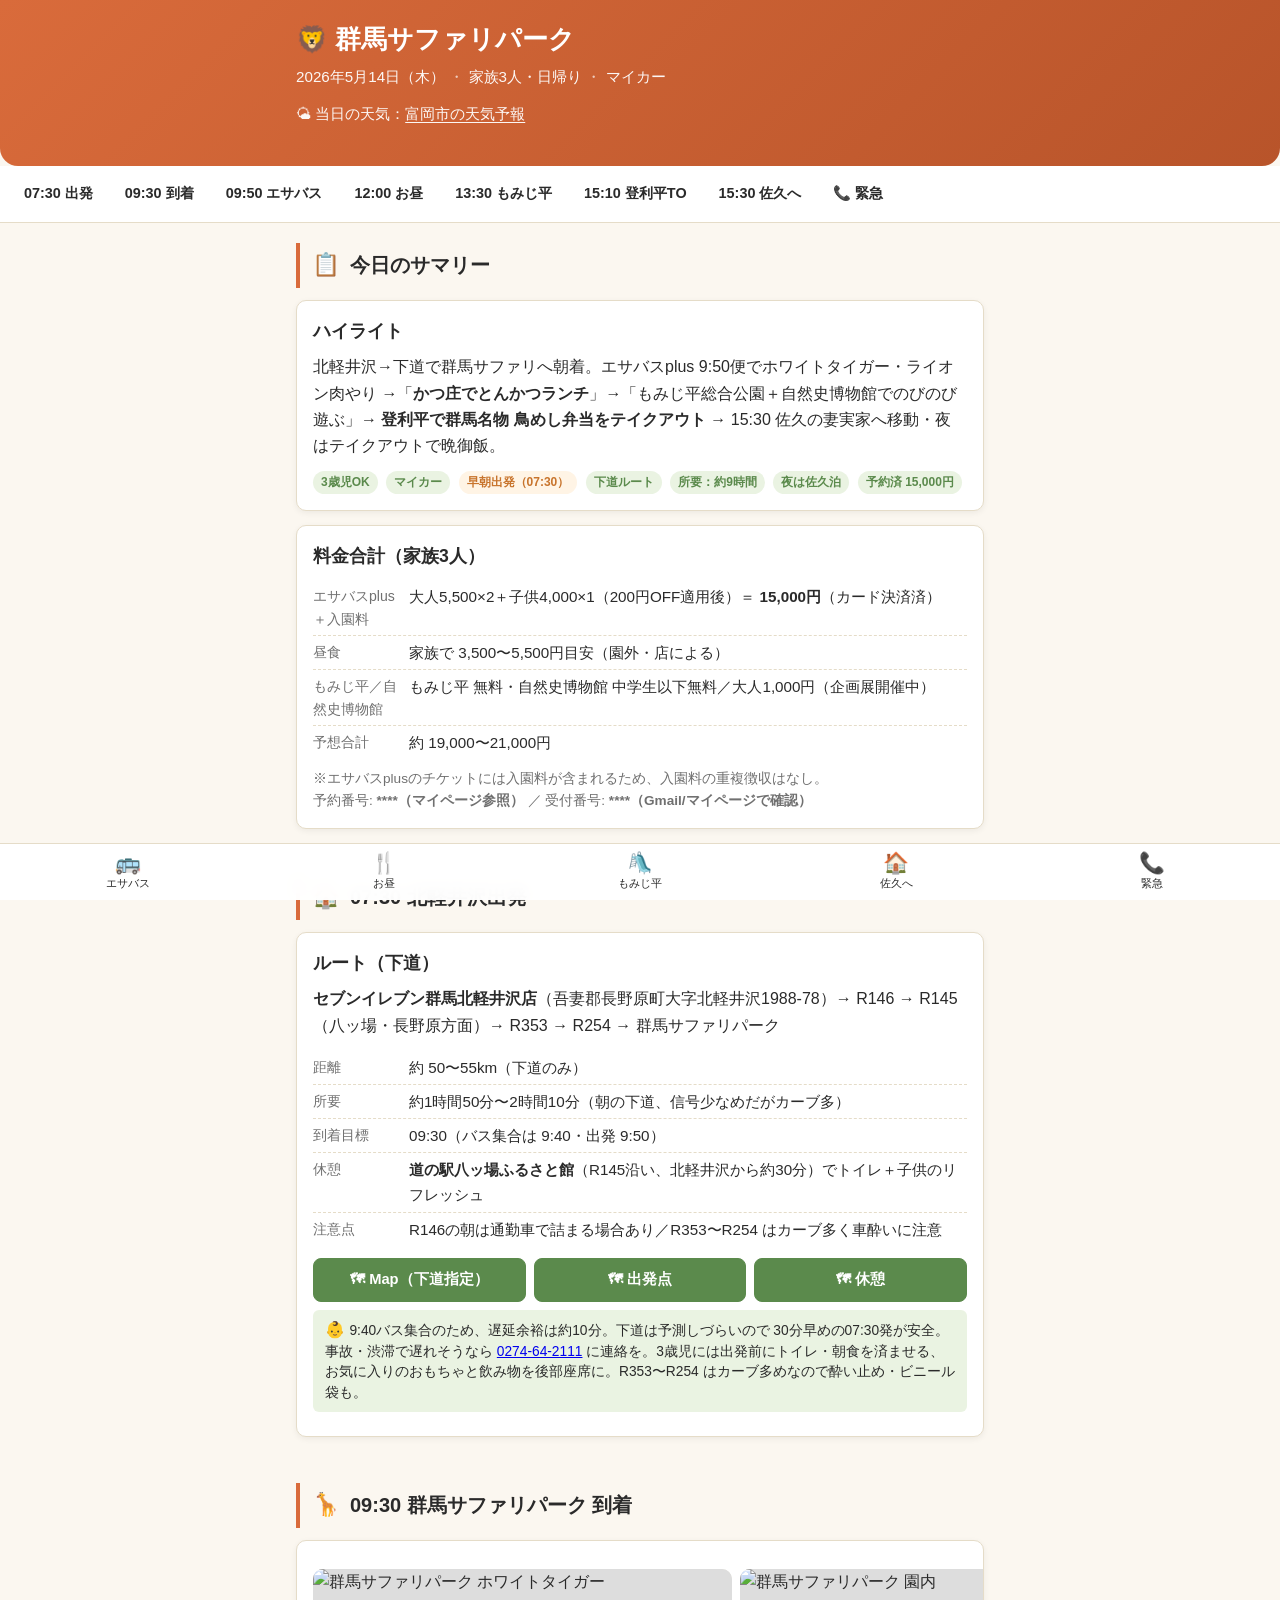
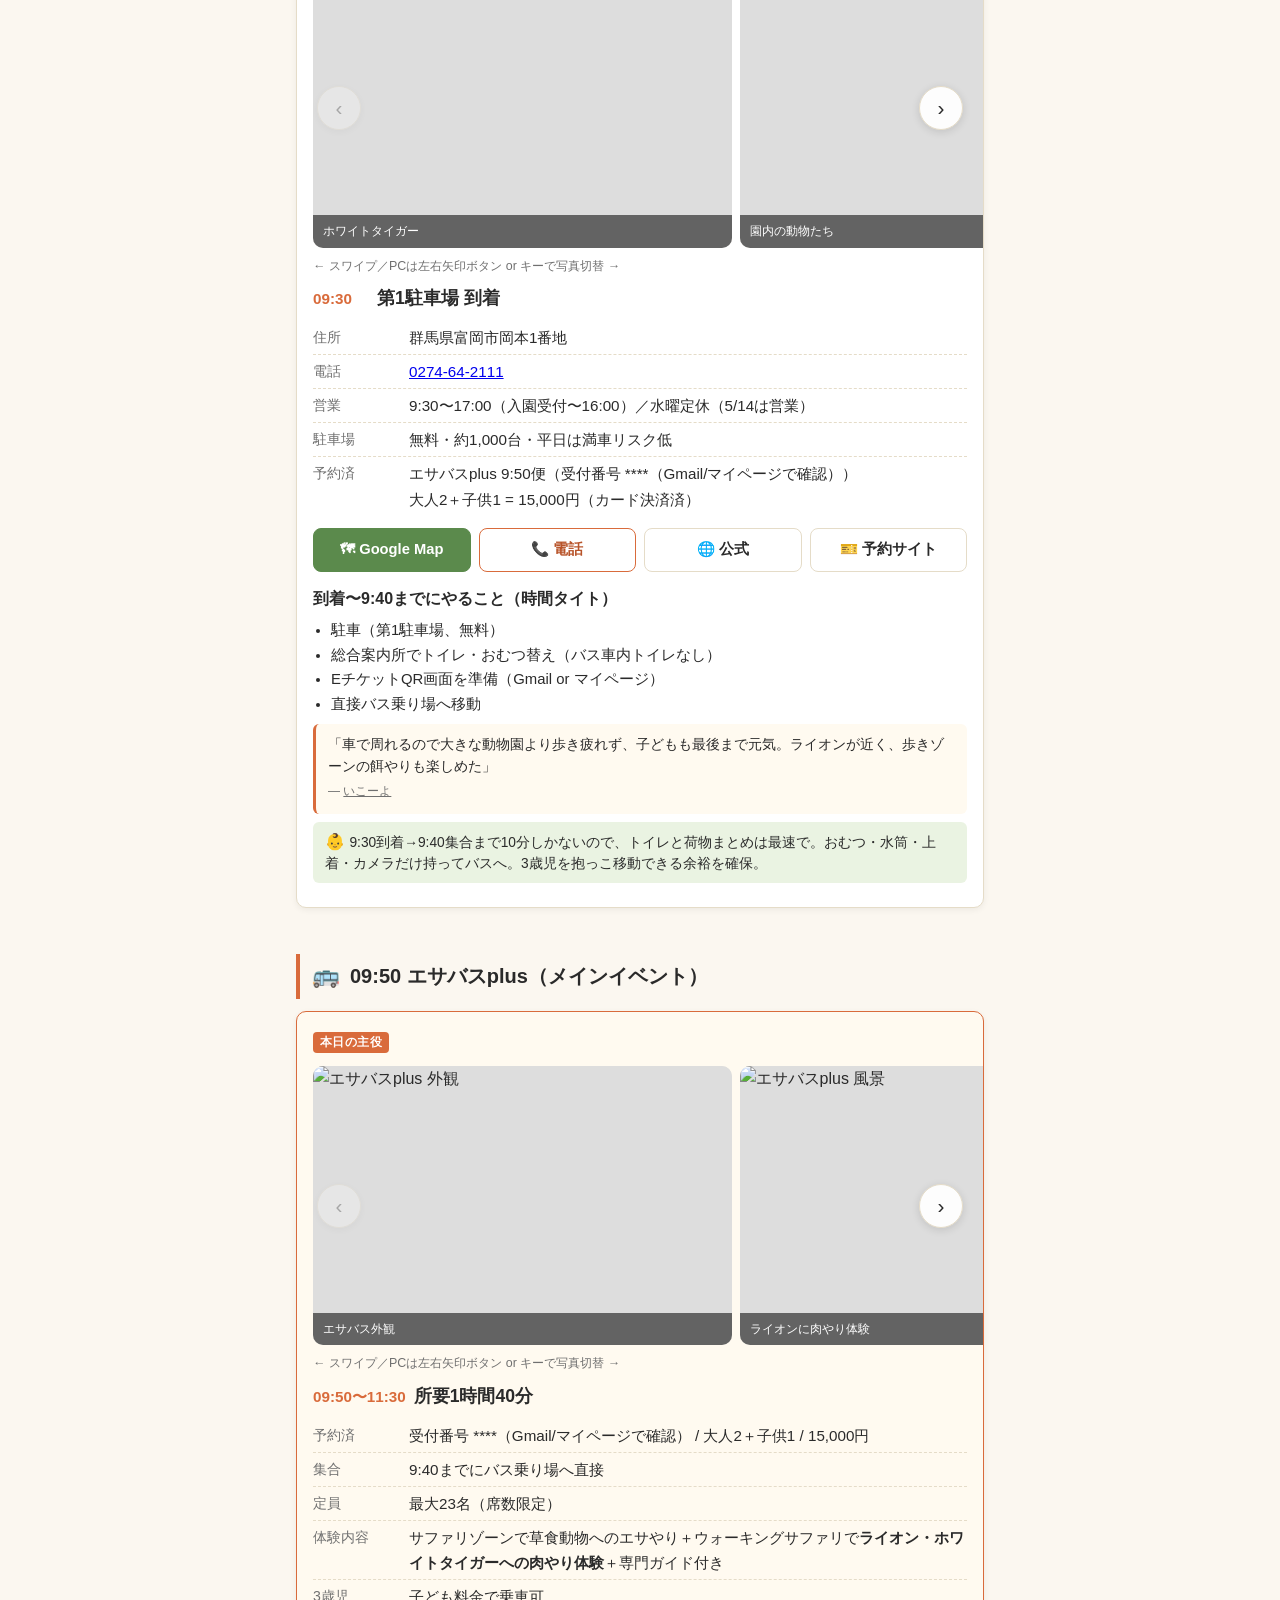
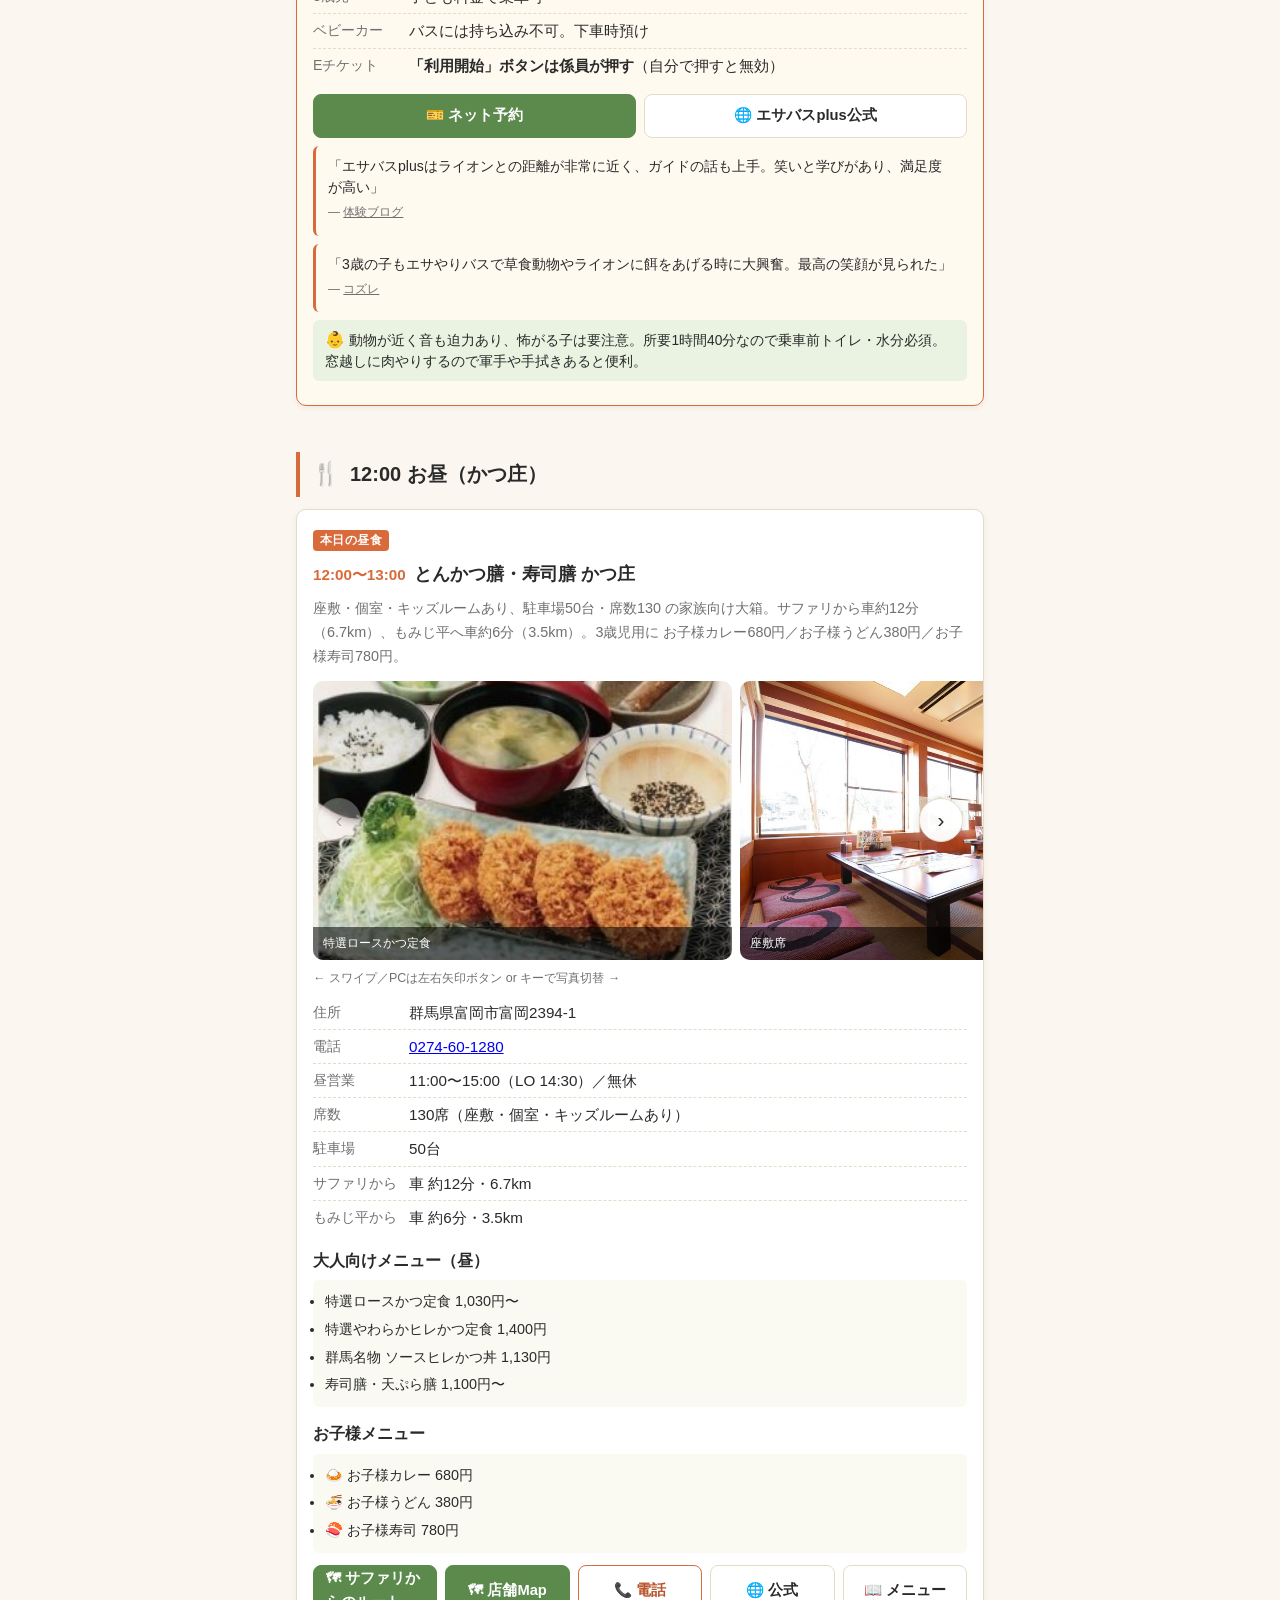
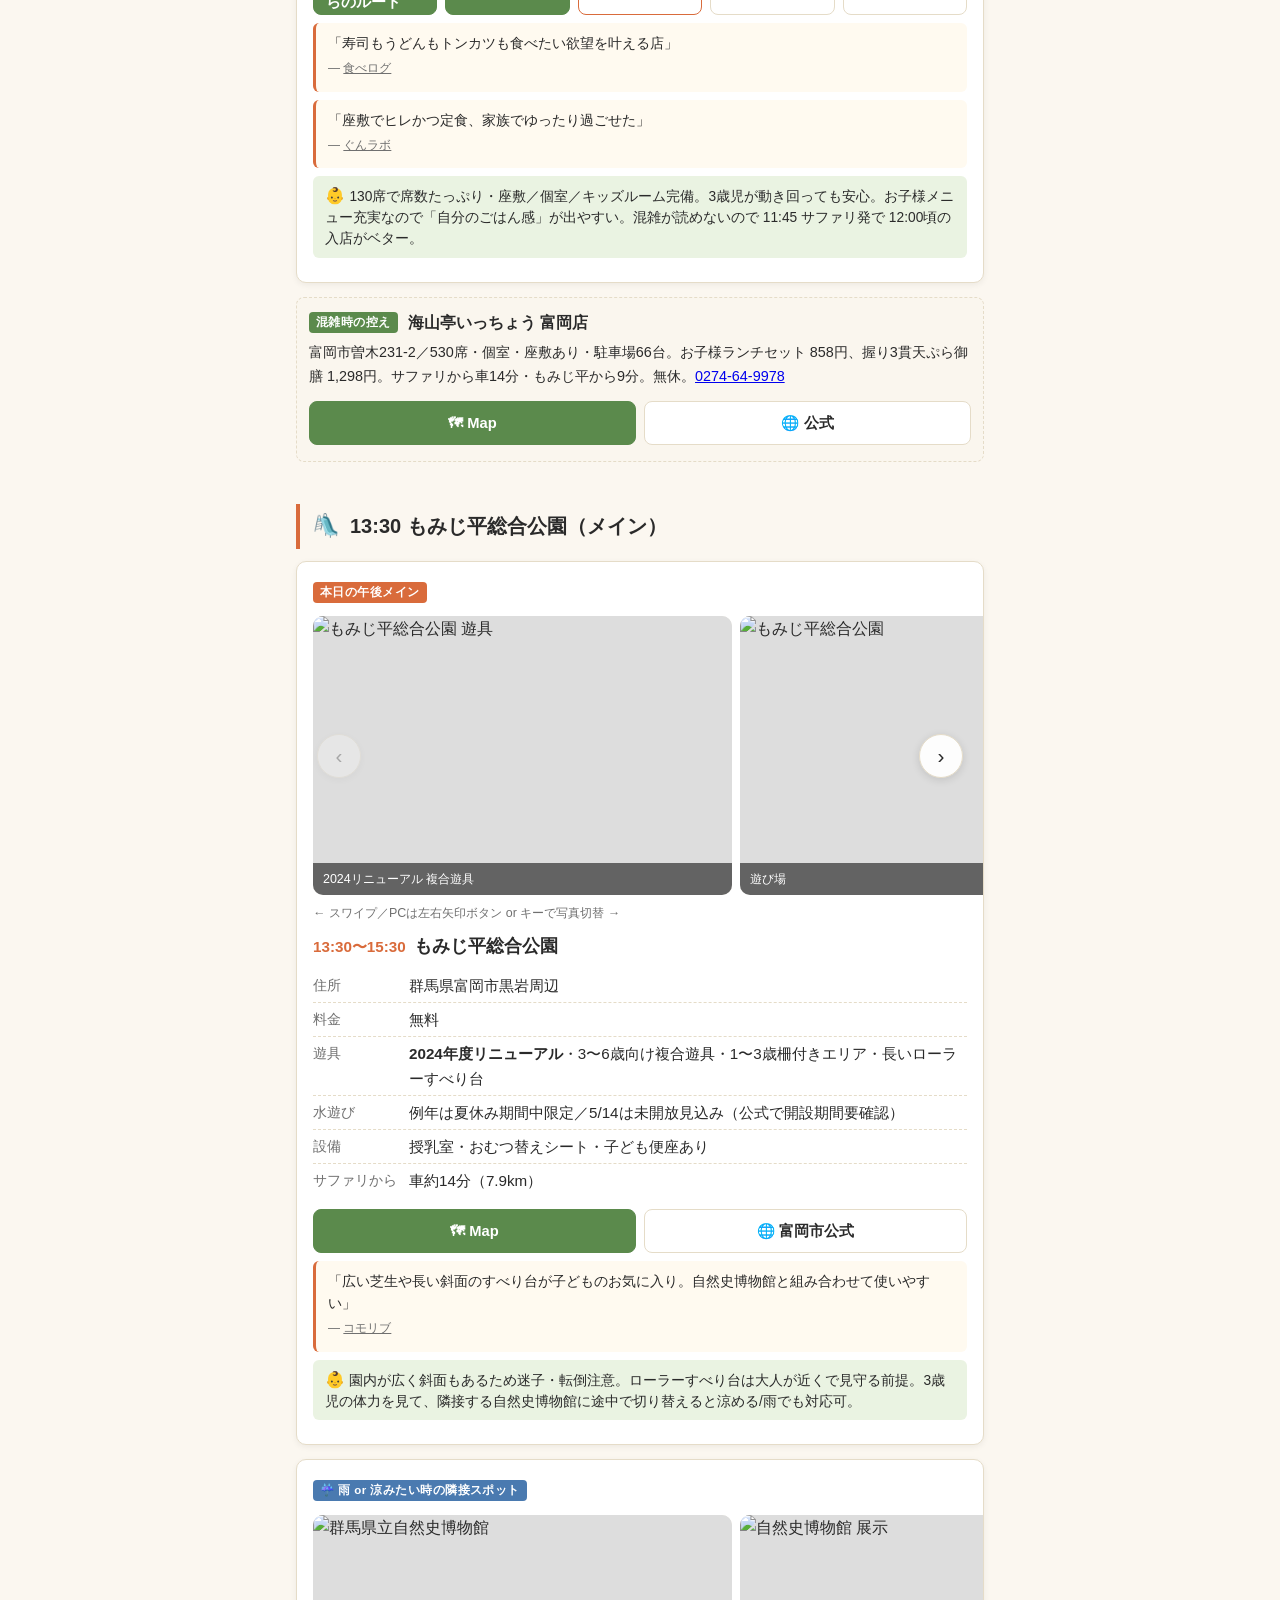
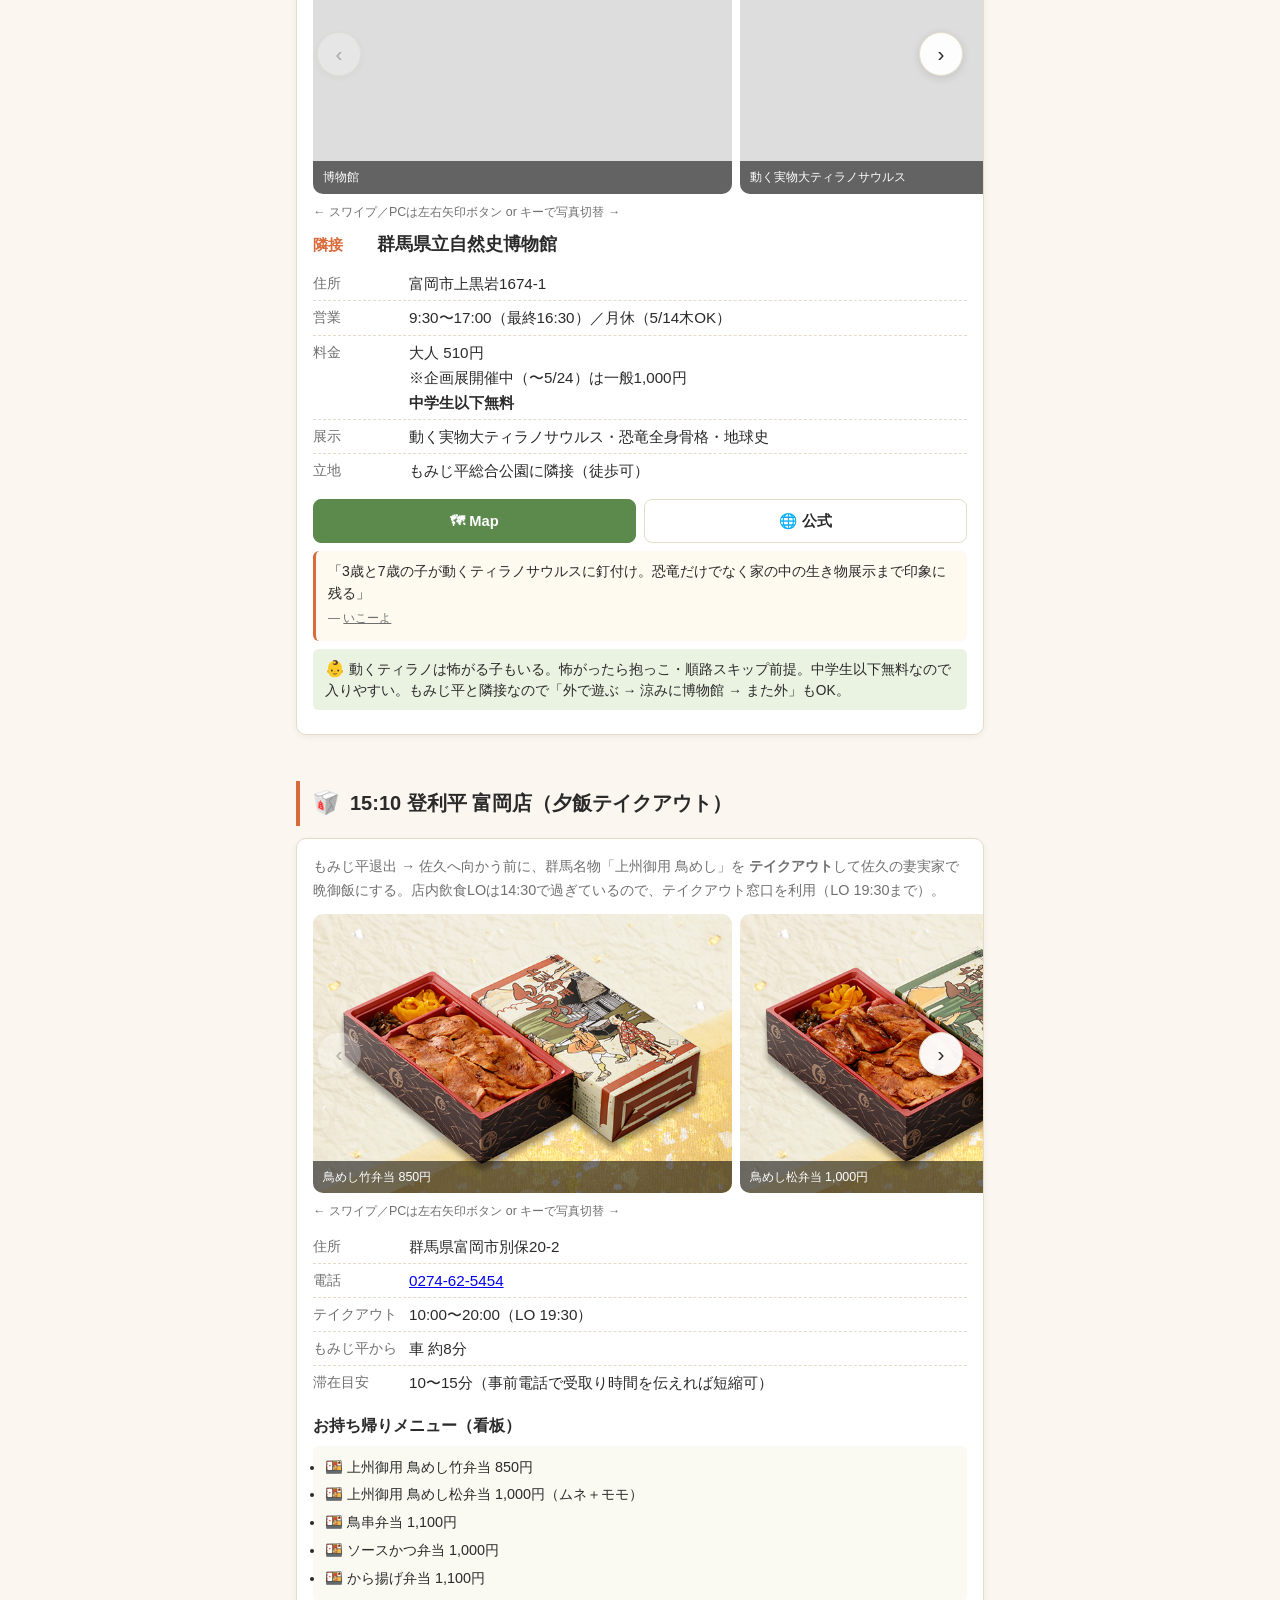
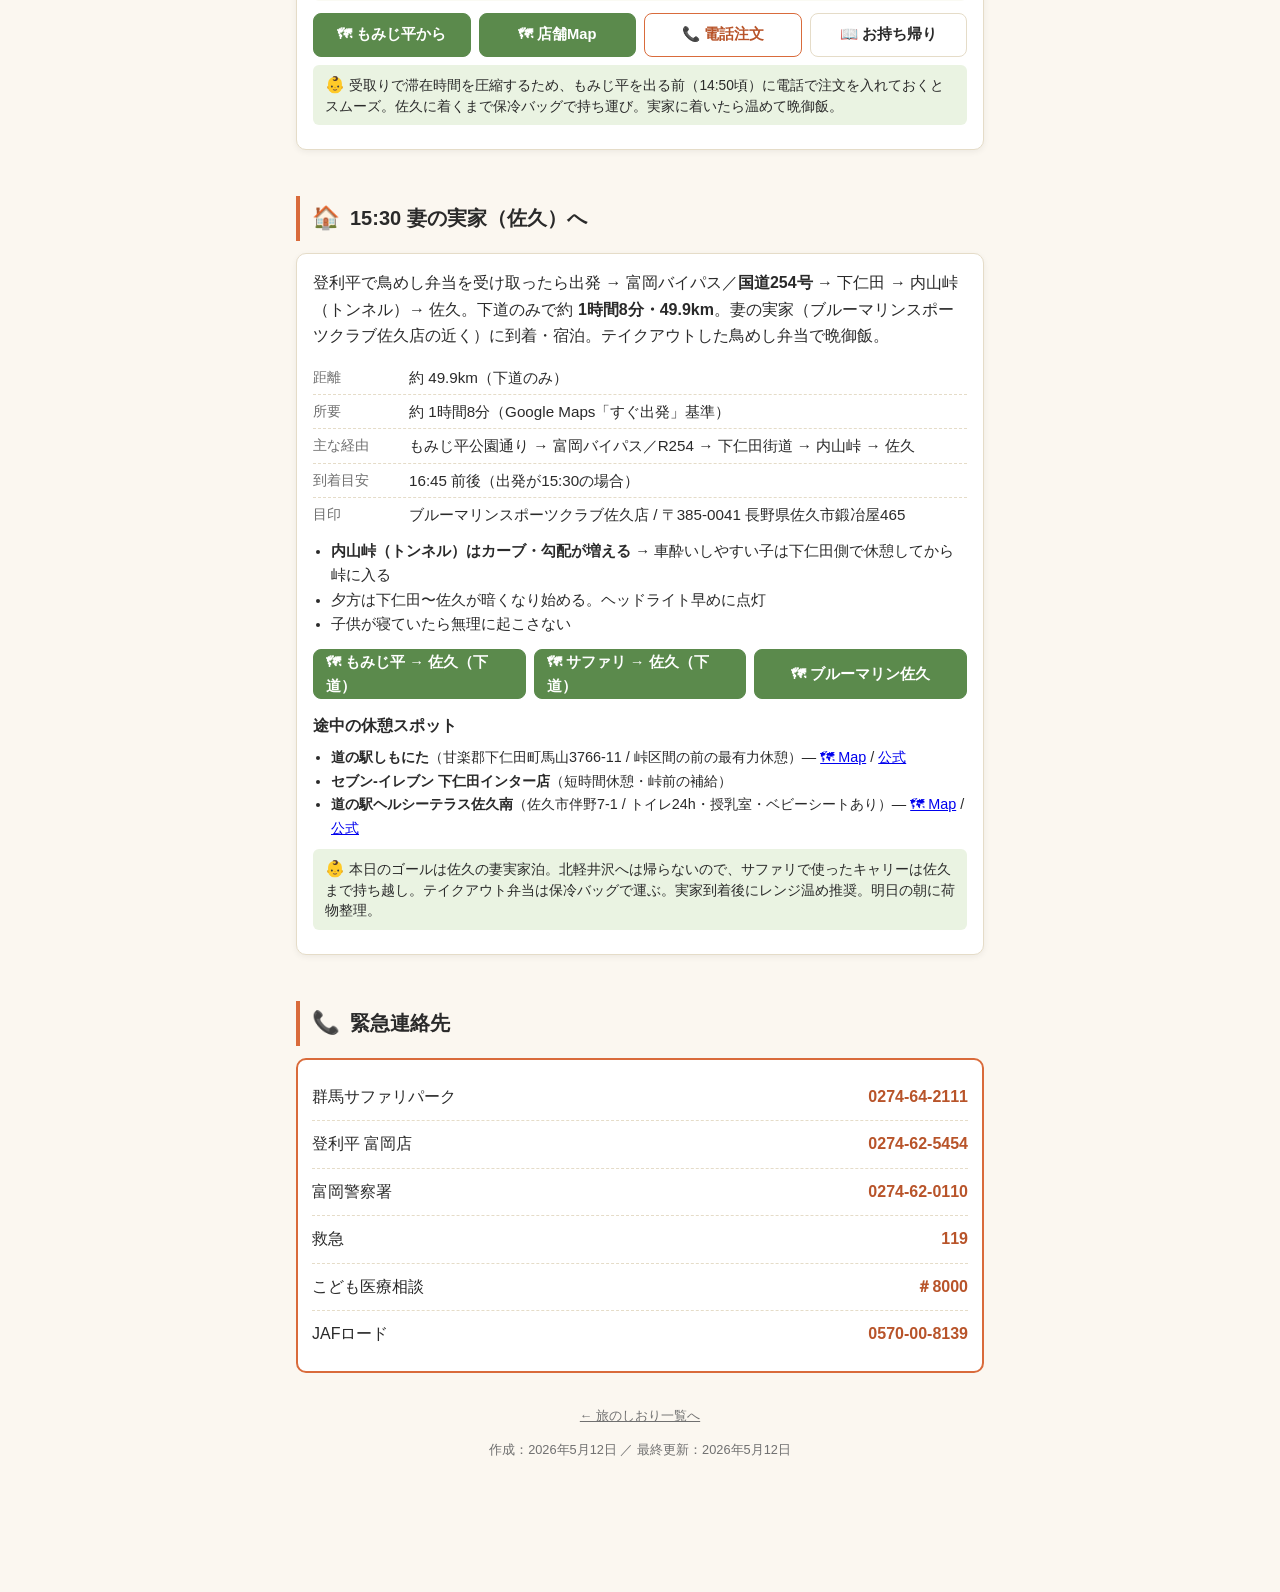
==== commit 38e6e0d0: "お昼=かつ庄に変更／登利平は夕方テイクアウト枠に再配置 ユーザー方針: - ピザは今日食べたので不要 - お昼を新しい候補で探す - 登利平 富岡店は夜にテイクアウトして佐久で晩御飯  Codex (" ====
--- a/2026-05-14-gunma-safari/index.html
+++ b/2026-05-14-gunma-safari/index.html
@@ -33,6 +33,7 @@
   <a href="#t0950">09:50 エサバス</a>
   <a href="#t1200">12:00 お昼</a>
   <a href="#t1330">13:30 もみじ平</a>
+  <a href="#t1510">15:10 登利平TO</a>
   <a href="#t1530">15:30 佐久へ</a>
   <a href="#emergency">📞 緊急</a>
 </nav>
@@ -45,7 +46,7 @@
 
     <div class="card">
       <h3 style="margin-top:0;">ハイライト</h3>
-      <p style="margin-bottom:8px;">北軽井沢→下道で群馬サファリへ朝着。エサバスplus 9:50便でホワイトタイガー・ライオン肉やり →「<strong>登利平 富岡店で群馬名物の鳥めし</strong>」→「もみじ平総合公園＋自然史博物館でのびのび遊ぶ」→ <strong>15:30 佐久の妻実家へ下道で移動・宿泊</strong>。</p>
+      <p style="margin-bottom:8px;">北軽井沢→下道で群馬サファリへ朝着。エサバスplus 9:50便でホワイトタイガー・ライオン肉やり →「<strong>かつ庄でとんかつランチ</strong>」→「もみじ平総合公園＋自然史博物館でのびのび遊ぶ」→ <strong>登利平で群馬名物 鳥めし弁当をテイクアウト</strong> → 15:30 佐久の妻実家へ移動・夜はテイクアウトで晩御飯。</p>
       <p style="margin-bottom:0;">
         <span class="tag">3歳児OK</span>
         <span class="tag">マイカー</span>
@@ -199,83 +200,75 @@
     </div>
   </section>
 
-  <!-- =========== 12:00 お昼 登利平富岡店 =========== -->
+  <!-- =========== 12:00 お昼 かつ庄 =========== -->
   <section id="t1200">
-    <h2><span class="emoji">🍴</span>12:00 お昼（登利平 富岡店）</h2>
+    <h2><span class="emoji">🍴</span>12:00 お昼（かつ庄）</h2>
 
     <div class="card">
       <span class="label">本日の昼食</span>
-      <h3 style="margin-top:8px;"><span class="time">12:00〜13:00</span><span class="place-name">登利平 富岡店</span></h3>
-      <p class="summary">群馬名物「上州御用 鳥めし」の登利平。サファリから車約11分（6.6km・県道198経由）。お子様定食750円＋おもちゃ付き、ぐーちょきパスポート提示でソフトドリンク1杯無料。</p>
-
-      <div class="photos">
-        <figure><img loading="lazy" src="images/lunch/torihei/01-take-bento.png" alt="上州御用 鳥めし竹弁当"><figcaption>鳥めし竹弁当</figcaption></figure>
-        <figure><img loading="lazy" src="images/lunch/torihei/02-matsu-bento.png" alt="上州御用 鳥めし松弁当"><figcaption>鳥めし松弁当（ムネ＋モモ）</figcaption></figure>
-        <figure><img loading="lazy" src="images/lunch/torihei/03-interior.png" alt="店内"><figcaption>店内</figcaption></figure>
-        <figure><img loading="lazy" src="images/lunch/torihei/04-exterior.jpg" alt="外観"><figcaption>外観</figcaption></figure>
-        <figure><img loading="lazy" src="images/lunch/torihei/05-signboard.jpg" alt="登利平 看板"><figcaption>看板</figcaption></figure>
-      </div>
-      <p class="photos-hint">← スワイプ／PCは左右矢印ボタン or キーで写真切替 →</p>
-
-      <dl>
-        <div><dt>住所</dt><dd>群馬県富岡市別保20-2</dd></div>
-        <div><dt>電話</dt><dd><a href="tel:0274-62-5454">0274-62-5454</a></dd></div>
-        <div><dt>店内飲食</dt><dd>11:00〜15:00（LO 14:30）</dd></div>
-        <div><dt>テイクアウト</dt><dd>10:00〜20:00（LO 19:30）</dd></div>
-        <div><dt>定休</dt><dd>公式記載なし／木曜は通常営業の見込み（祝日のみ店内休業の記載あり→5/14は問題なし）</dd></div>
-        <div><dt>席数</dt><dd>22席（テーブル中心、座敷情報なし）</dd></div>
-        <div><dt>駐車場</dt><dd>あり（口コミ参考：10台前後）</dd></div>
-        <div><dt>サファリから</dt><dd>車 約11分・6.6km（県道198）</dd></div>
-      </dl>
-
-      <h4 style="margin:14px 0 6px;">大人向けメニュー（店内）</h4>
+      <h3 style="margin-top:8px;"><span class="time">12:00〜13:00</span><span class="place-name">とんかつ膳・寿司膳 かつ庄</span></h3>
+      <p class="summary">座敷・個室・キッズルームあり、駐車場50台・席数130 の家族向け大箱。サファリから車約12分（6.7km）、もみじ平へ車約6分（3.5km）。3歳児用に お子様カレー680円／お子様うどん380円／お子様寿司780円。</p>
+
+      <div class="photos">
+        <figure><img loading="lazy" src="images/lunch/katsushou/01-katsu.jpg" alt="特選ロースかつ"><figcaption>特選ロースかつ定食</figcaption></figure>
+        <figure><img loading="lazy" src="images/lunch/katsushou/02-zashiki.jpg" alt="座敷"><figcaption>座敷席</figcaption></figure>
+        <figure><img loading="lazy" src="images/lunch/katsushou/03-interior.jpg" alt="店内"><figcaption>店内</figcaption></figure>
+        <figure><img loading="lazy" src="images/lunch/katsushou/04-exterior.jpg" alt="外観"><figcaption>外観</figcaption></figure>
+      </div>
+      <p class="photos-hint">← スワイプ／PCは左右矢印ボタン or キーで写真切替 →</p>
+
+      <dl>
+        <div><dt>住所</dt><dd>群馬県富岡市富岡2394-1</dd></div>
+        <div><dt>電話</dt><dd><a href="tel:0274-60-1280">0274-60-1280</a></dd></div>
+        <div><dt>昼営業</dt><dd>11:00〜15:00（LO 14:30）／無休</dd></div>
+        <div><dt>席数</dt><dd>130席（座敷・個室・キッズルームあり）</dd></div>
+        <div><dt>駐車場</dt><dd>50台</dd></div>
+        <div><dt>サファリから</dt><dd>車 約12分・6.7km</dd></div>
+        <div><dt>もみじ平から</dt><dd>車 約6分・3.5km</dd></div>
+      </dl>
+
+      <h4 style="margin:14px 0 6px;">大人向けメニュー（昼）</h4>
       <ul class="menu">
-        <li>鳥めし竹重 950円（看板・薄切り鶏＋卵そぼろ）</li>
-        <li>鳥めし松重 1,050円（ムネ＋モモの2種）</li>
-        <li>ソースかつ重 1,050円</li>
-        <li>親子丼 900円</li>
-        <li>唐揚げ定食 1,200円</li>
-        <li>鳥追い定食 1,150円（チキンカツ3枚）</li>
+        <li>特選ロースかつ定食 1,030円〜</li>
+        <li>特選やわらかヒレかつ定食 1,400円</li>
+        <li>群馬名物 ソースヒレかつ丼 1,130円</li>
+        <li>寿司膳・天ぷら膳 1,100円〜</li>
       </ul>
 
       <h4 style="margin:14px 0 6px;">お子様メニュー</h4>
       <ul class="menu">
-        <li>🎁 お子様定食A 750円（おもちゃ付き）</li>
-        <li>🎁 お子様定食B 750円（おもちゃ付き）</li>
-        <li>🥤 ぐーちょきパスポート提示で<strong>子供にソフトドリンク1杯無料</strong></li>
-      </ul>
-
-      <div class="actions">
-        <a class="btn map" href="https://www.google.com/maps/dir/?api=1&origin=%E7%BE%A4%E9%A6%AC%E3%82%B5%E3%83%95%E3%82%A1%E3%83%AA%E3%83%91%E3%83%BC%E3%82%AF&destination=%E7%99%BB%E5%88%A9%E5%B9%B3%20%E5%AF%8C%E5%B2%A1%E5%BA%97&travelmode=driving" target="_blank" rel="noopener">🗺 サファリからのルート</a>
-        <a class="btn map" href="https://www.google.com/maps/search/?api=1&query=%E7%99%BB%E5%88%A9%E5%B9%B3+%E5%AF%8C%E5%B2%A1%E5%BA%97" target="_blank" rel="noopener">🗺 店舗Map</a>
-        <a class="btn tel" href="tel:0274-62-5454">📞 電話</a>
-        <a class="btn web" href="https://www.torihei.co.jp/store_detail11/" target="_blank" rel="noopener">🌐 公式</a>
-        <a class="btn web" href="https://www.torihei.co.jp/storemenu/" target="_blank" rel="noopener">📖 メニュー</a>
-      </div>
-
-      <div class="review">
-        <p>「平日でもにぎわい、注文後も弁当購入客が多い。店内利用とテイクアウト両方の需要が強い」</p>
-        <p class="src">— <a href="https://www.gunlabo.net/shop/shop.shtml?s=5154" target="_blank" rel="noopener">ぐんラボ</a></p>
-      </div>
-      <div class="review">
-        <p>「鶏重松を注文。肉が柔らかく美味しい」</p>
-        <p class="src">— <a href="https://tabelog.com/gunma/A1005/A100501/10009244/dtlrvwlst/?type=0" target="_blank" rel="noopener">食べログ</a></p>
-      </div>
-      <div class="review">
-        <p>「家族利用で子どもはお子様ランチ。量が多めで、鶏肉が柔らかく美味しい」</p>
-        <p class="src">— <a href="https://www.tripadvisor.jp/Restaurant_Review-g1021202-d7569215-Reviews-Toriheitomioka-Tomioka_Gunma_Prefecture_Kanto.html" target="_blank" rel="noopener">Tripadvisor</a></p>
-      </div>
-
-      <div class="kid-note">店内は22席で小さめ・LO 14:30なので余裕を持って12:00頃入店。お子様定食750円＋ぐーちょきパスポート提示でソフトドリンク無料を活用。座敷情報はなくテーブル席中心なので、3歳児用のキッズチェアの有無は前日 0274-62-5454 で確認推奨。</div>
-    </div>
-
-    <!-- 控え: pizzeria deco -->
+        <li>🍛 お子様カレー 680円</li>
+        <li>🍜 お子様うどん 380円</li>
+        <li>🍣 お子様寿司 780円</li>
+      </ul>
+
+      <div class="actions">
+        <a class="btn map" href="https://www.google.com/maps/dir/?api=1&origin=%E7%BE%A4%E9%A6%AC%E3%82%B5%E3%83%95%E3%82%A1%E3%83%AA%E3%83%91%E3%83%BC%E3%82%AF&destination=%E3%81%8B%E3%81%A4%E5%BA%84%20%E7%BE%A4%E9%A6%AC%E7%9C%8C%E5%AF%8C%E5%B2%A1%E5%B8%82%E5%AF%8C%E5%B2%A12394-1&travelmode=driving" target="_blank" rel="noopener">🗺 サファリからのルート</a>
+        <a class="btn map" href="https://www.google.com/maps/search/?api=1&query=%E3%81%8B%E3%81%A4%E5%BA%84%20%E7%BE%A4%E9%A6%AC%E7%9C%8C%E5%AF%8C%E5%B2%A1%E5%B8%82%E5%AF%8C%E5%B2%A12394-1" target="_blank" rel="noopener">🗺 店舗Map</a>
+        <a class="btn tel" href="tel:0274-60-1280">📞 電話</a>
+        <a class="btn web" href="https://www.katsushou.com/infomap" target="_blank" rel="noopener">🌐 公式</a>
+        <a class="btn web" href="https://www.katsushou.com/menu" target="_blank" rel="noopener">📖 メニュー</a>
+      </div>
+
+      <div class="review">
+        <p>「寿司もうどんもトンカツも食べたい欲望を叶える店」</p>
+        <p class="src">— <a href="https://tabelog.com/gunma/A1005/A100501/10004924/" target="_blank" rel="noopener">食べログ</a></p>
+      </div>
+      <div class="review">
+        <p>「座敷でヒレかつ定食、家族でゆったり過ごせた」</p>
+        <p class="src">— <a href="https://www.gunlabo.net/shop/shop.shtml?s=5516" target="_blank" rel="noopener">ぐんラボ</a></p>
+      </div>
+
+      <div class="kid-note">130席で席数たっぷり・座敷／個室／キッズルーム完備。3歳児が動き回っても安心。お子様メニュー充実なので「自分のごはん感」が出やすい。混雑が読めないので 11:45 サファリ発で 12:00頃の入店がベター。</div>
+    </div>
+
+    <!-- 控え: 海山亭いっちょう -->
     <div class="alt-card">
-      <h4><span class="label alt">控え（ピザ気分に振れたら）</span>pizzeria deco</h4>
-      <p style="margin:0 0 6px;font-size:0.9rem;">甘楽町造石502-1 / 薪窯ピザ・<strong>キッズプレート682円</strong>（ミニマルゲリータ・ポテト・ジュース）。サファリから車約17分・月休（木曜OK）。要電話予約。</p>
-      <div class="actions">
-        <a class="btn map" href="https://www.google.com/maps/search/?api=1&query=pizzeria+deco+%E7%94%98%E6%A5%BD%E7%94%BA" target="_blank" rel="noopener">🗺 Map</a>
-        <a class="btn web" href="https://pizzeria-deco.com/" target="_blank" rel="noopener">🌐 公式</a>
+      <h4><span class="label alt">混雑時の控え</span>海山亭いっちょう 富岡店</h4>
+      <p style="margin:0 0 6px;font-size:0.9rem;">富岡市曽木231-2／530席・個室・座敷あり・駐車場66台。お子様ランチセット 858円、握り3貫天ぷら御膳 1,298円。サファリから車14分・もみじ平から9分。無休。<a href="tel:0274-64-9978">0274-64-9978</a></p>
+      <div class="actions">
+        <a class="btn map" href="https://www.google.com/maps/search/?api=1&query=%E6%B5%B7%E5%B1%B1%E4%BA%AD%E3%81%84%E3%81%A3%E3%81%A1%E3%82%87%E3%81%86%20%E5%AF%8C%E5%B2%A1%E5%BA%97%20%E7%BE%A4%E9%A6%AC%E7%9C%8C%E5%AF%8C%E5%B2%A1%E5%B8%82%E6%9B%BD%E6%9C%A8231-2" target="_blank" rel="noopener">🗺 Map</a>
+        <a class="btn web" href="https://www.icho.co.jp/1345/" target="_blank" rel="noopener">🌐 公式</a>
       </div>
     </div>
   </section>
@@ -365,11 +358,54 @@
 
   </section>
 
+  <!-- =========== 15:10 登利平 富岡店 テイクアウト =========== -->
+  <section id="t1510">
+    <h2><span class="emoji">🥡</span>15:10 登利平 富岡店（夕飯テイクアウト）</h2>
+
+    <div class="card">
+      <p class="summary">もみじ平退出 → 佐久へ向かう前に、群馬名物「上州御用 鳥めし」を <strong>テイクアウト</strong>して佐久の妻実家で晩御飯にする。店内飲食LOは14:30で過ぎているので、テイクアウト窓口を利用（LO 19:30まで）。</p>
+
+      <div class="photos">
+        <figure><img loading="lazy" src="images/lunch/torihei/01-take-bento.png" alt="上州御用 鳥めし竹弁当"><figcaption>鳥めし竹弁当 850円</figcaption></figure>
+        <figure><img loading="lazy" src="images/lunch/torihei/02-matsu-bento.png" alt="上州御用 鳥めし松弁当"><figcaption>鳥めし松弁当 1,000円</figcaption></figure>
+        <figure><img loading="lazy" src="images/lunch/torihei/04-exterior.jpg" alt="店舗外観"><figcaption>外観</figcaption></figure>
+        <figure><img loading="lazy" src="images/lunch/torihei/05-signboard.jpg" alt="看板"><figcaption>看板</figcaption></figure>
+      </div>
+      <p class="photos-hint">← スワイプ／PCは左右矢印ボタン or キーで写真切替 →</p>
+
+      <dl>
+        <div><dt>住所</dt><dd>群馬県富岡市別保20-2</dd></div>
+        <div><dt>電話</dt><dd><a href="tel:0274-62-5454">0274-62-5454</a></dd></div>
+        <div><dt>テイクアウト</dt><dd>10:00〜20:00（LO 19:30）</dd></div>
+        <div><dt>もみじ平から</dt><dd>車 約8分</dd></div>
+        <div><dt>滞在目安</dt><dd>10〜15分（事前電話で受取り時間を伝えれば短縮可）</dd></div>
+      </dl>
+
+      <h4 style="margin:14px 0 6px;">お持ち帰りメニュー（看板）</h4>
+      <ul class="menu">
+        <li>🍱 上州御用 鳥めし竹弁当 850円</li>
+        <li>🍱 上州御用 鳥めし松弁当 1,000円（ムネ＋モモ）</li>
+        <li>🍱 鳥串弁当 1,100円</li>
+        <li>🍱 ソースかつ弁当 1,000円</li>
+        <li>🍱 から揚げ弁当 1,100円</li>
+      </ul>
+
+      <div class="actions">
+        <a class="btn map" href="https://www.google.com/maps/dir/?api=1&origin=%E3%82%82%E3%81%BF%E3%81%98%E5%B9%B3%E7%B7%8F%E5%90%88%E5%85%AC%E5%9C%92&destination=%E7%99%BB%E5%88%A9%E5%B9%B3%20%E5%AF%8C%E5%B2%A1%E5%BA%97&travelmode=driving" target="_blank" rel="noopener">🗺 もみじ平から</a>
+        <a class="btn map" href="https://www.google.com/maps/search/?api=1&query=%E7%99%BB%E5%88%A9%E5%B9%B3+%E5%AF%8C%E5%B2%A1%E5%BA%97" target="_blank" rel="noopener">🗺 店舗Map</a>
+        <a class="btn tel" href="tel:0274-62-5454">📞 電話注文</a>
+        <a class="btn web" href="https://www.torihei.co.jp/takeout/" target="_blank" rel="noopener">📖 お持ち帰り</a>
+      </div>
+
+      <div class="kid-note">受取りで滞在時間を圧縮するため、もみじ平を出る前（14:50頃）に電話で注文を入れておくとスムーズ。佐久に着くまで保冷バッグで持ち運び。実家に着いたら温めて晩御飯。</div>
+    </div>
+  </section>
+
   <!-- =========== 15:30 妻実家（佐久）へ =========== -->
   <section id="t1530">
     <h2><span class="emoji">🏠</span>15:30 妻の実家（佐久）へ</h2>
     <div class="card">
-      <p>もみじ平総合公園 → 富岡バイパス／<strong>国道254号</strong> → 下仁田 → 内山峠（トンネル）→ 佐久。下道のみで約 <strong>1時間8分・49.9km</strong>。妻の実家（ブルーマリンスポーツクラブ佐久店の近く）に到着・宿泊。</p>
+      <p>登利平で鳥めし弁当を受け取ったら出発 → 富岡バイパス／<strong>国道254号</strong> → 下仁田 → 内山峠（トンネル）→ 佐久。下道のみで約 <strong>1時間8分・49.9km</strong>。妻の実家（ブルーマリンスポーツクラブ佐久店の近く）に到着・宿泊。テイクアウトした鳥めし弁当で晩御飯。</p>
       <dl>
         <div><dt>距離</dt><dd>約 49.9km（下道のみ）</dd></div>
         <div><dt>所要</dt><dd>約 1時間8分（Google Maps「すぐ出発」基準）</dd></div>
@@ -394,7 +430,7 @@
         <li><strong>セブン-イレブン 下仁田インター店</strong>（短時間休憩・峠前の補給）</li>
         <li><strong>道の駅ヘルシーテラス佐久南</strong>（佐久市伴野7-1 / トイレ24h・授乳室・ベビーシートあり）— <a href="https://www.google.com/maps/search/?api=1&query=%E9%81%93%E3%81%AE%E9%A7%85%E3%83%98%E3%83%AB%E3%82%B7%E3%83%BC%E3%83%86%E3%83%A9%E3%82%B9%E4%BD%90%E4%B9%85%E5%8D%97" target="_blank" rel="noopener">🗺 Map</a> / <a href="https://healthyterrace-saku.jp/" target="_blank" rel="noopener">公式</a></li>
       </ul>
-      <div class="kid-note">本日のゴールは佐久の妻実家泊。北軽井沢へは帰らないので、サファリで使ったキャリーは佐久まで持ち越し。明日の朝に荷物整理。</div>
+      <div class="kid-note">本日のゴールは佐久の妻実家泊。北軽井沢へは帰らないので、サファリで使ったキャリーは佐久まで持ち越し。テイクアウト弁当は保冷バッグで運ぶ。実家到着後にレンジ温め推奨。明日の朝に荷物整理。</div>
     </div>
   </section>
 
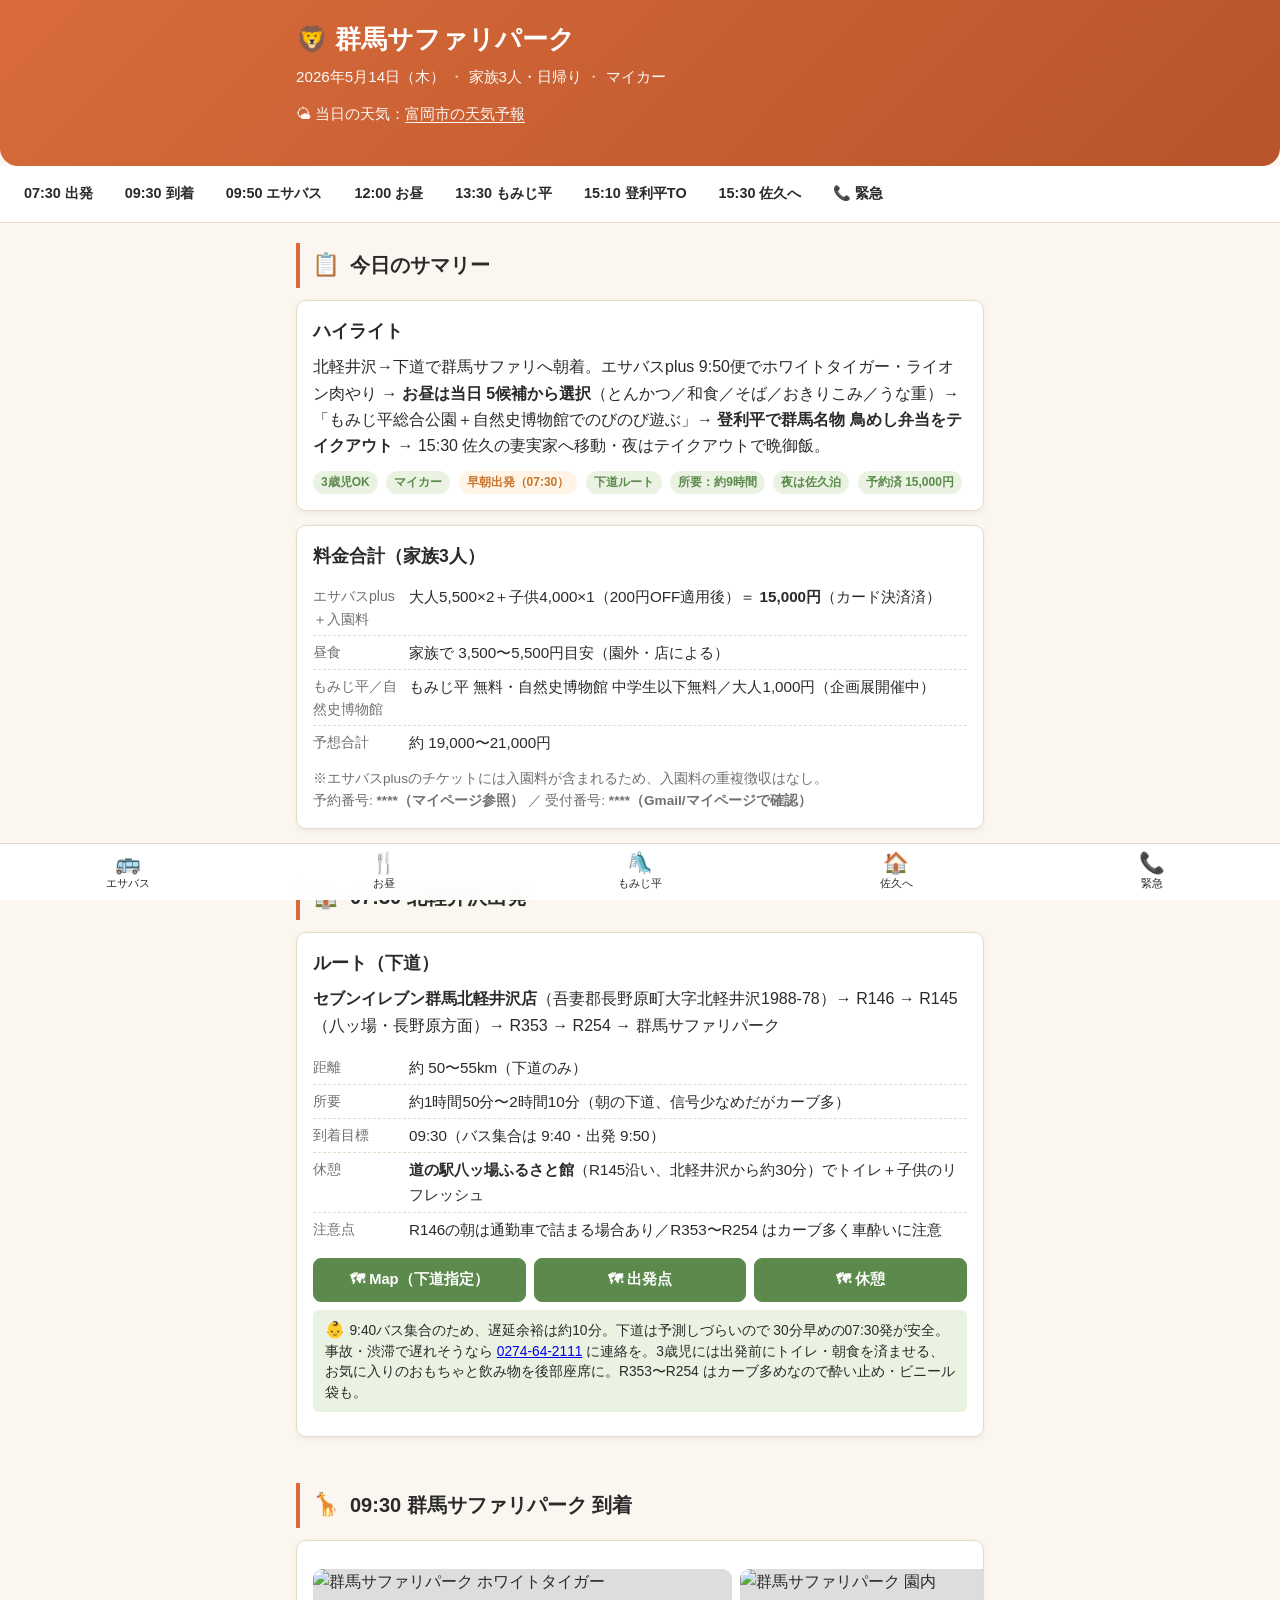
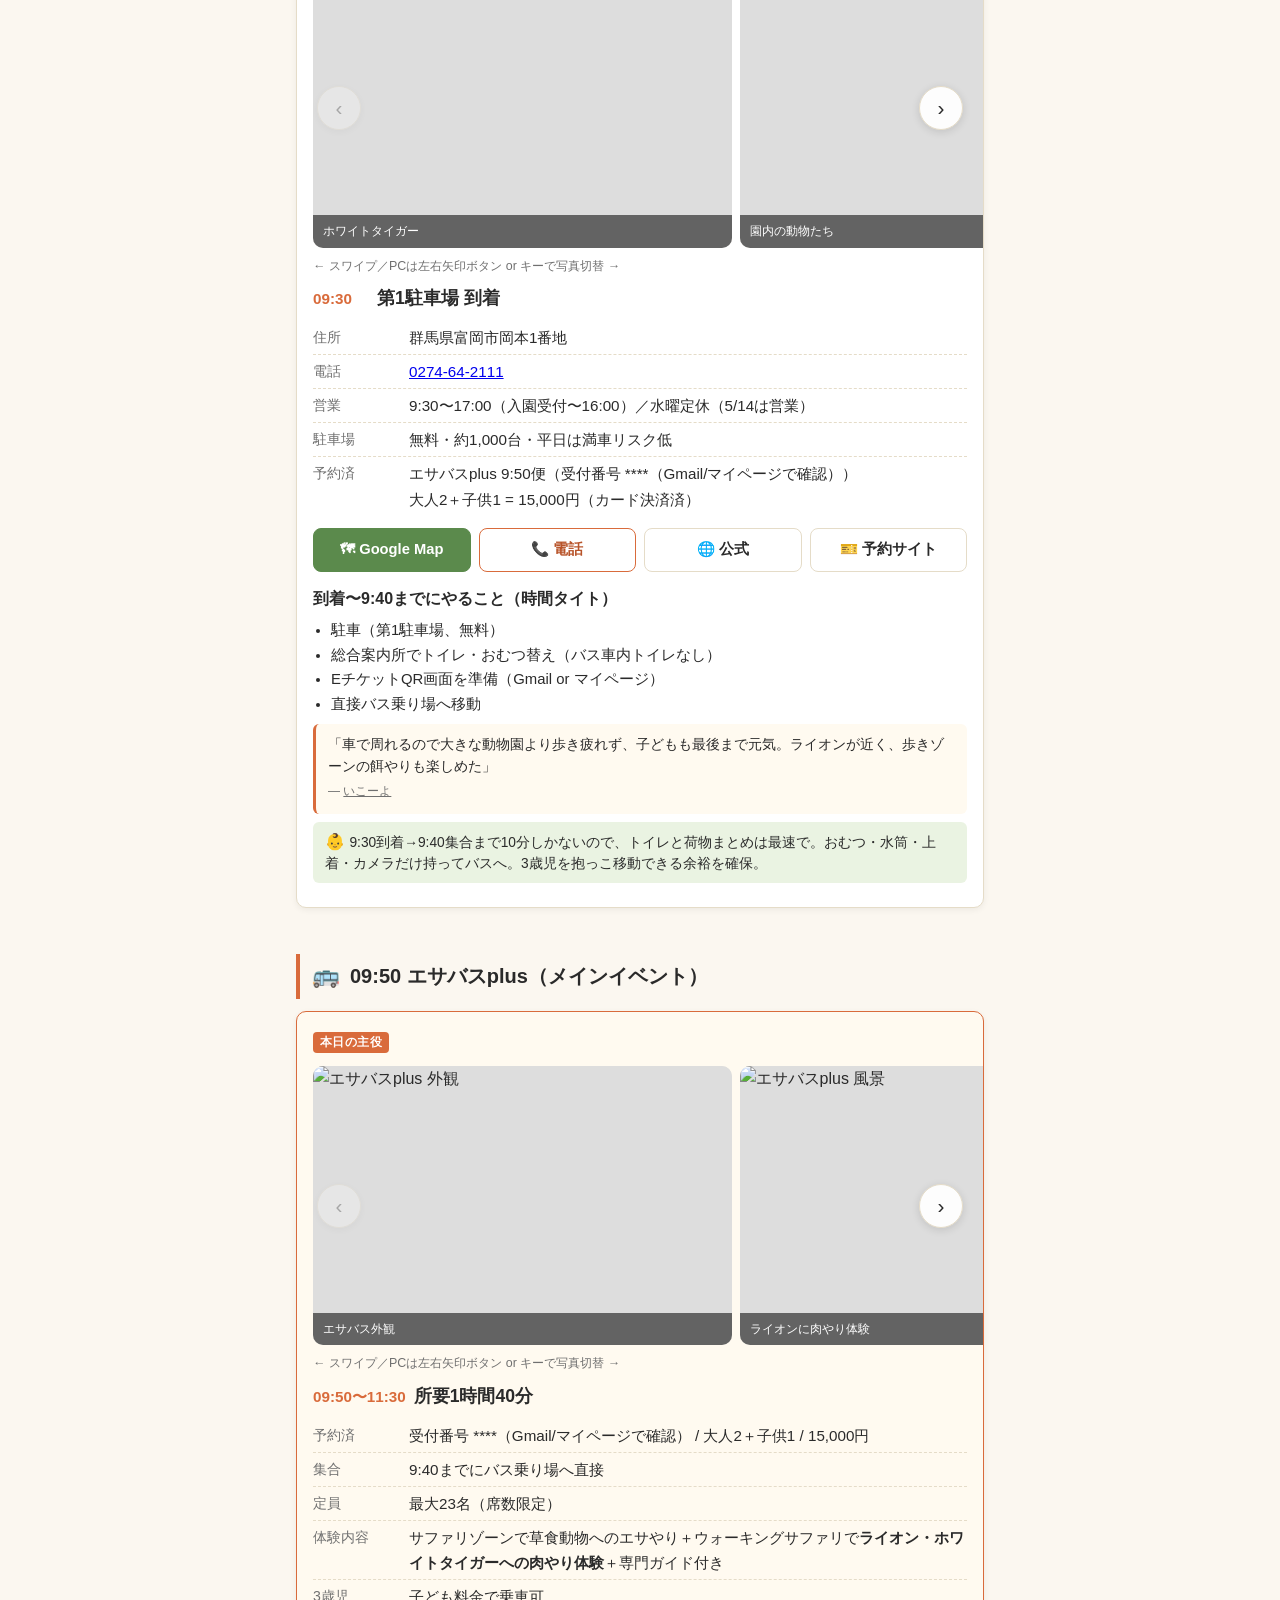
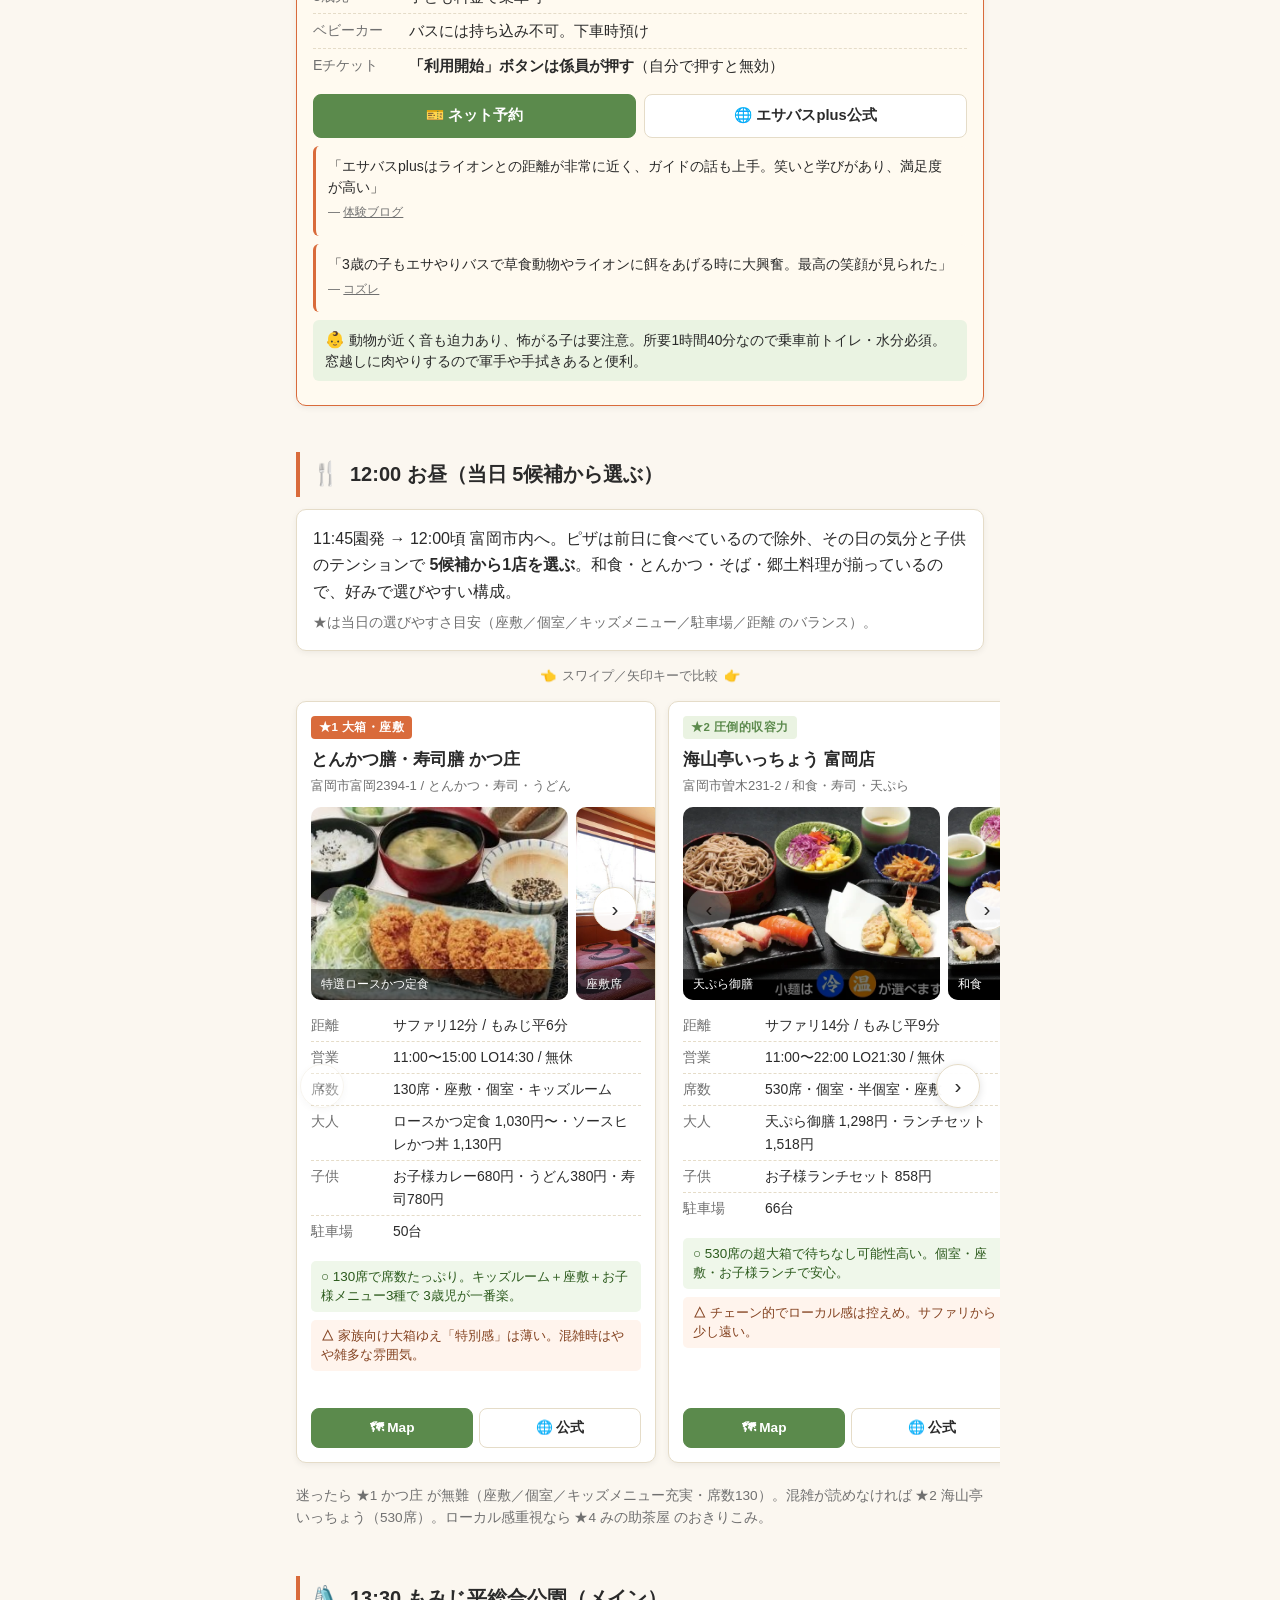
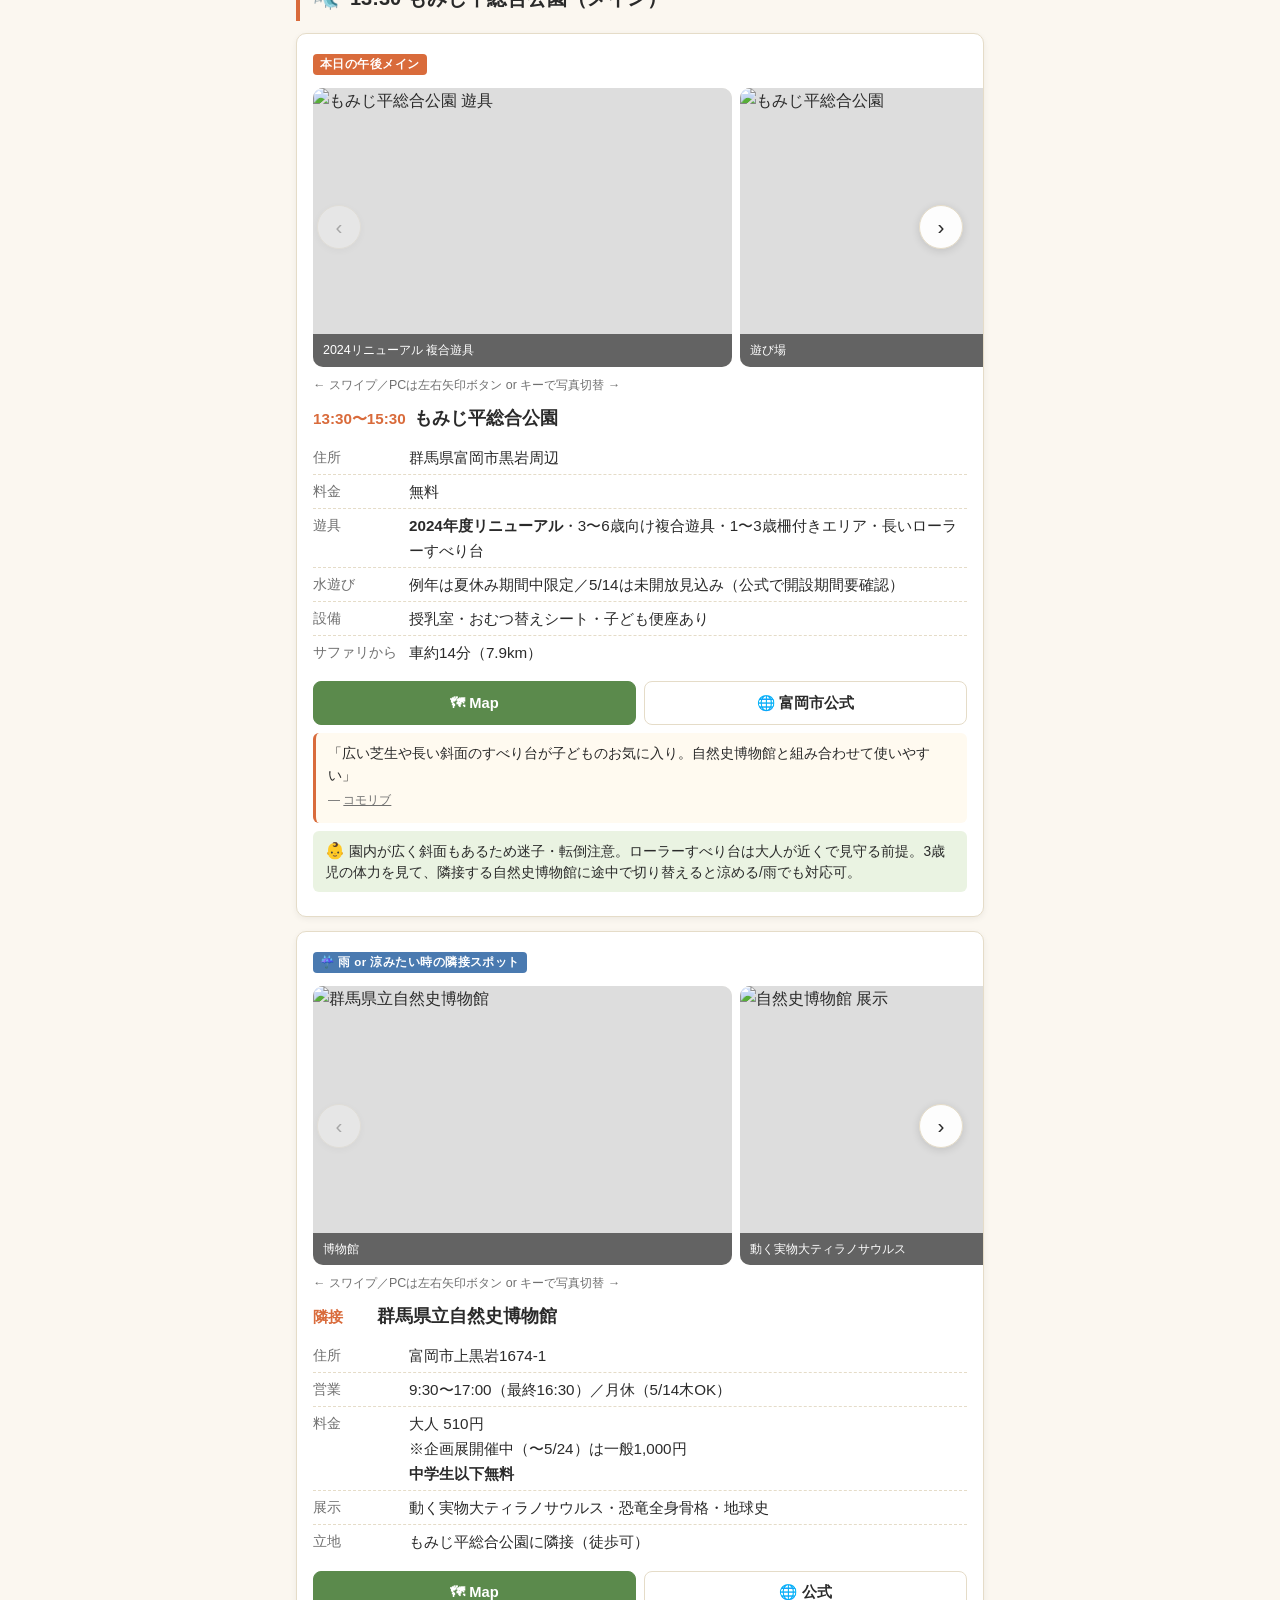
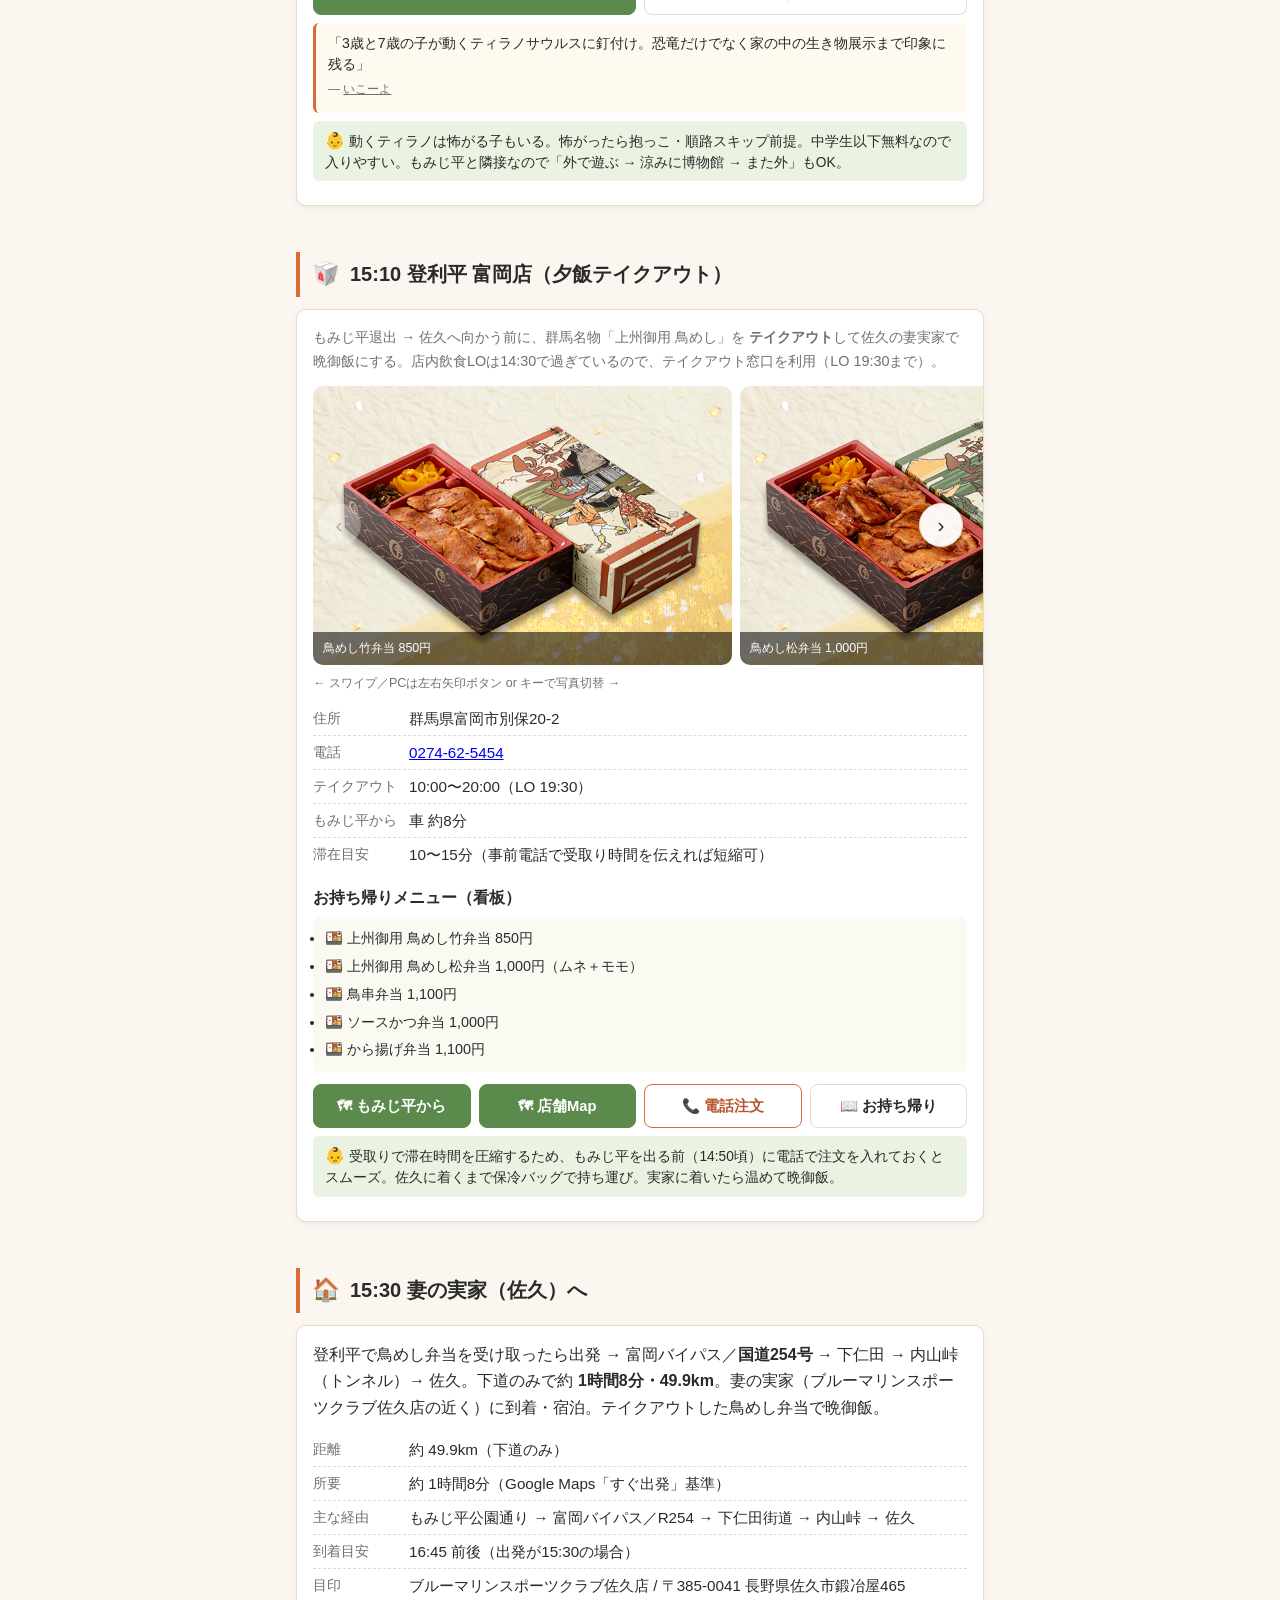
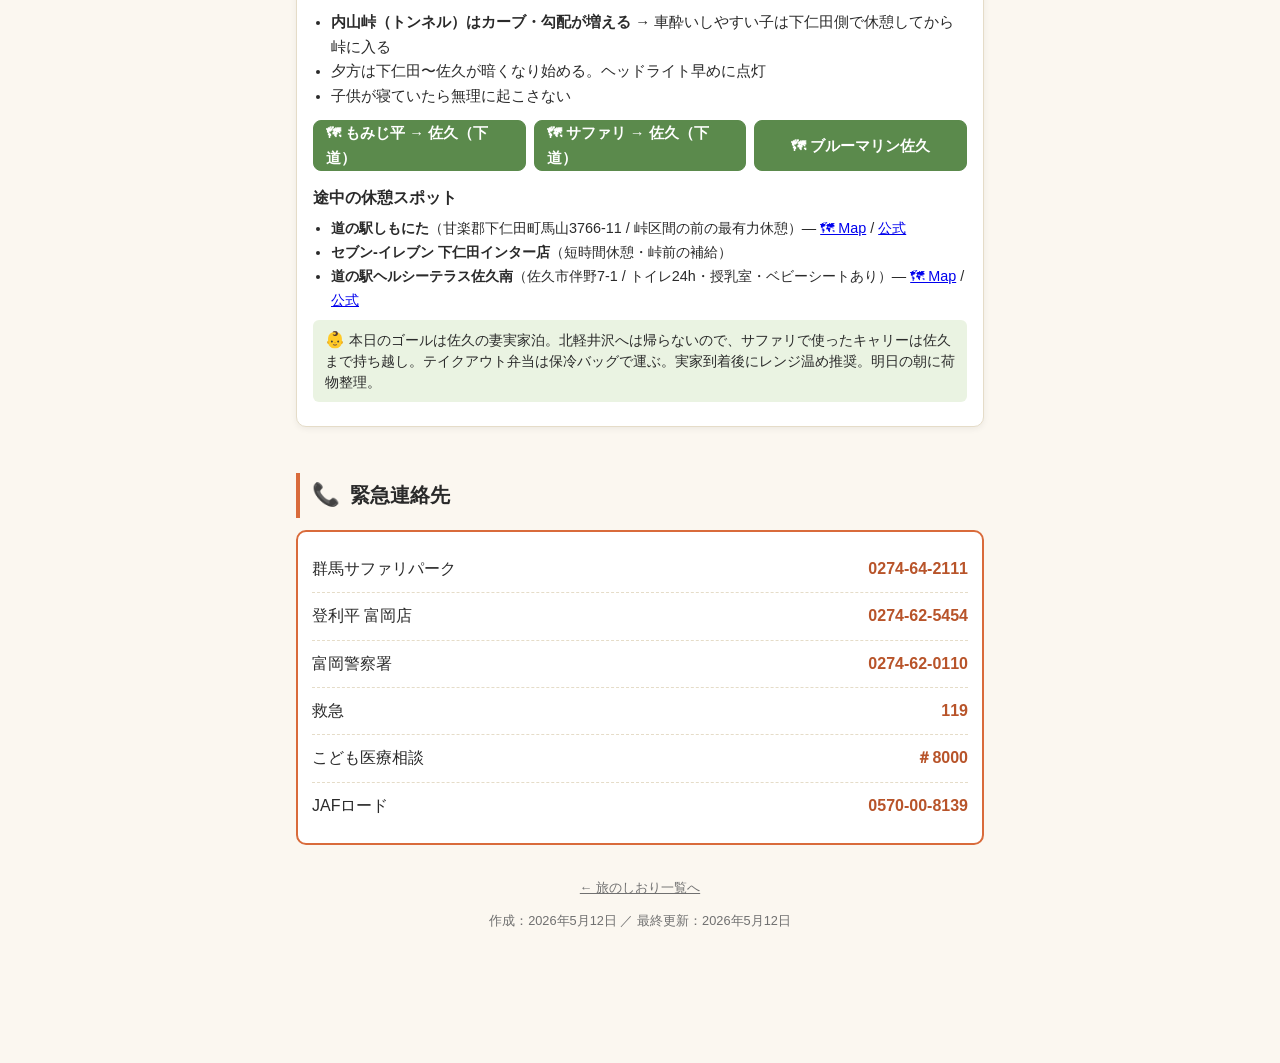
==== commit 6e63de83: "お昼を5候補の比較スライダーに拡張（当日選択用） ユーザー方針: - 「お昼の時間になったらその場で選ぼうと思う」 - 複数候補をしおりに反映してほしい  Codex (b3xnk841h) で出した" ====
--- a/2026-05-14-gunma-safari/index.html
+++ b/2026-05-14-gunma-safari/index.html
@@ -46,7 +46,7 @@
 
     <div class="card">
       <h3 style="margin-top:0;">ハイライト</h3>
-      <p style="margin-bottom:8px;">北軽井沢→下道で群馬サファリへ朝着。エサバスplus 9:50便でホワイトタイガー・ライオン肉やり →「<strong>かつ庄でとんかつランチ</strong>」→「もみじ平総合公園＋自然史博物館でのびのび遊ぶ」→ <strong>登利平で群馬名物 鳥めし弁当をテイクアウト</strong> → 15:30 佐久の妻実家へ移動・夜はテイクアウトで晩御飯。</p>
+      <p style="margin-bottom:8px;">北軽井沢→下道で群馬サファリへ朝着。エサバスplus 9:50便でホワイトタイガー・ライオン肉やり → <strong>お昼は当日 5候補から選択</strong>（とんかつ／和食／そば／おきりこみ／うな重）→「もみじ平総合公園＋自然史博物館でのびのび遊ぶ」→ <strong>登利平で群馬名物 鳥めし弁当をテイクアウト</strong> → 15:30 佐久の妻実家へ移動・夜はテイクアウトで晩御飯。</p>
       <p style="margin-bottom:0;">
         <span class="tag">3歳児OK</span>
         <span class="tag">マイカー</span>
@@ -200,77 +200,158 @@
     </div>
   </section>
 
-  <!-- =========== 12:00 お昼 かつ庄 =========== -->
+  <!-- =========== 12:00 お昼（当日選択・5候補比較） =========== -->
   <section id="t1200">
-    <h2><span class="emoji">🍴</span>12:00 お昼（かつ庄）</h2>
-
-    <div class="card">
-      <span class="label">本日の昼食</span>
-      <h3 style="margin-top:8px;"><span class="time">12:00〜13:00</span><span class="place-name">とんかつ膳・寿司膳 かつ庄</span></h3>
-      <p class="summary">座敷・個室・キッズルームあり、駐車場50台・席数130 の家族向け大箱。サファリから車約12分（6.7km）、もみじ平へ車約6分（3.5km）。3歳児用に お子様カレー680円／お子様うどん380円／お子様寿司780円。</p>
-
-      <div class="photos">
-        <figure><img loading="lazy" src="images/lunch/katsushou/01-katsu.jpg" alt="特選ロースかつ"><figcaption>特選ロースかつ定食</figcaption></figure>
-        <figure><img loading="lazy" src="images/lunch/katsushou/02-zashiki.jpg" alt="座敷"><figcaption>座敷席</figcaption></figure>
-        <figure><img loading="lazy" src="images/lunch/katsushou/03-interior.jpg" alt="店内"><figcaption>店内</figcaption></figure>
-        <figure><img loading="lazy" src="images/lunch/katsushou/04-exterior.jpg" alt="外観"><figcaption>外観</figcaption></figure>
-      </div>
-      <p class="photos-hint">← スワイプ／PCは左右矢印ボタン or キーで写真切替 →</p>
-
-      <dl>
-        <div><dt>住所</dt><dd>群馬県富岡市富岡2394-1</dd></div>
-        <div><dt>電話</dt><dd><a href="tel:0274-60-1280">0274-60-1280</a></dd></div>
-        <div><dt>昼営業</dt><dd>11:00〜15:00（LO 14:30）／無休</dd></div>
-        <div><dt>席数</dt><dd>130席（座敷・個室・キッズルームあり）</dd></div>
-        <div><dt>駐車場</dt><dd>50台</dd></div>
-        <div><dt>サファリから</dt><dd>車 約12分・6.7km</dd></div>
-        <div><dt>もみじ平から</dt><dd>車 約6分・3.5km</dd></div>
-      </dl>
-
-      <h4 style="margin:14px 0 6px;">大人向けメニュー（昼）</h4>
-      <ul class="menu">
-        <li>特選ロースかつ定食 1,030円〜</li>
-        <li>特選やわらかヒレかつ定食 1,400円</li>
-        <li>群馬名物 ソースヒレかつ丼 1,130円</li>
-        <li>寿司膳・天ぷら膳 1,100円〜</li>
-      </ul>
-
-      <h4 style="margin:14px 0 6px;">お子様メニュー</h4>
-      <ul class="menu">
-        <li>🍛 お子様カレー 680円</li>
-        <li>🍜 お子様うどん 380円</li>
-        <li>🍣 お子様寿司 780円</li>
-      </ul>
-
-      <div class="actions">
-        <a class="btn map" href="https://www.google.com/maps/dir/?api=1&origin=%E7%BE%A4%E9%A6%AC%E3%82%B5%E3%83%95%E3%82%A1%E3%83%AA%E3%83%91%E3%83%BC%E3%82%AF&destination=%E3%81%8B%E3%81%A4%E5%BA%84%20%E7%BE%A4%E9%A6%AC%E7%9C%8C%E5%AF%8C%E5%B2%A1%E5%B8%82%E5%AF%8C%E5%B2%A12394-1&travelmode=driving" target="_blank" rel="noopener">🗺 サファリからのルート</a>
-        <a class="btn map" href="https://www.google.com/maps/search/?api=1&query=%E3%81%8B%E3%81%A4%E5%BA%84%20%E7%BE%A4%E9%A6%AC%E7%9C%8C%E5%AF%8C%E5%B2%A1%E5%B8%82%E5%AF%8C%E5%B2%A12394-1" target="_blank" rel="noopener">🗺 店舗Map</a>
-        <a class="btn tel" href="tel:0274-60-1280">📞 電話</a>
-        <a class="btn web" href="https://www.katsushou.com/infomap" target="_blank" rel="noopener">🌐 公式</a>
-        <a class="btn web" href="https://www.katsushou.com/menu" target="_blank" rel="noopener">📖 メニュー</a>
-      </div>
-
-      <div class="review">
-        <p>「寿司もうどんもトンカツも食べたい欲望を叶える店」</p>
-        <p class="src">— <a href="https://tabelog.com/gunma/A1005/A100501/10004924/" target="_blank" rel="noopener">食べログ</a></p>
-      </div>
-      <div class="review">
-        <p>「座敷でヒレかつ定食、家族でゆったり過ごせた」</p>
-        <p class="src">— <a href="https://www.gunlabo.net/shop/shop.shtml?s=5516" target="_blank" rel="noopener">ぐんラボ</a></p>
-      </div>
-
-      <div class="kid-note">130席で席数たっぷり・座敷／個室／キッズルーム完備。3歳児が動き回っても安心。お子様メニュー充実なので「自分のごはん感」が出やすい。混雑が読めないので 11:45 サファリ発で 12:00頃の入店がベター。</div>
-    </div>
-
-    <!-- 控え: 海山亭いっちょう -->
-    <div class="alt-card">
-      <h4><span class="label alt">混雑時の控え</span>海山亭いっちょう 富岡店</h4>
-      <p style="margin:0 0 6px;font-size:0.9rem;">富岡市曽木231-2／530席・個室・座敷あり・駐車場66台。お子様ランチセット 858円、握り3貫天ぷら御膳 1,298円。サファリから車14分・もみじ平から9分。無休。<a href="tel:0274-64-9978">0274-64-9978</a></p>
-      <div class="actions">
-        <a class="btn map" href="https://www.google.com/maps/search/?api=1&query=%E6%B5%B7%E5%B1%B1%E4%BA%AD%E3%81%84%E3%81%A3%E3%81%A1%E3%82%87%E3%81%86%20%E5%AF%8C%E5%B2%A1%E5%BA%97%20%E7%BE%A4%E9%A6%AC%E7%9C%8C%E5%AF%8C%E5%B2%A1%E5%B8%82%E6%9B%BD%E6%9C%A8231-2" target="_blank" rel="noopener">🗺 Map</a>
-        <a class="btn web" href="https://www.icho.co.jp/1345/" target="_blank" rel="noopener">🌐 公式</a>
-      </div>
-    </div>
+    <h2><span class="emoji">🍴</span>12:00 お昼（当日 5候補から選ぶ）</h2>
+
+    <div class="card">
+      <p style="margin:0 0 6px;">11:45園発 → 12:00頃 富岡市内へ。ピザは前日に食べているので除外、その日の気分と子供のテンションで <strong>5候補から1店を選ぶ</strong>。和食・とんかつ・そば・郷土料理が揃っているので、好みで選びやすい構成。</p>
+      <p style="margin:0;font-size:0.88rem;color:var(--color-muted);">★は当日の選びやすさ目安（座敷／個室／キッズメニュー／駐車場／距離 のバランス）。</p>
+    </div>
+
+    <p class="compare-hint">スワイプ／矢印キーで比較</p>
+
+    <div class="compare-slider" aria-label="お昼候補の比較スライダー">
+
+      <!-- ★1 かつ庄 -->
+      <article class="compare-card">
+        <span class="rank best">★1 大箱・座敷</span>
+        <h4>とんかつ膳・寿司膳 かつ庄</h4>
+        <p class="place-sub">富岡市富岡2394-1 / とんかつ・寿司・うどん</p>
+        <div class="photos">
+          <figure><img loading="lazy" src="images/lunch/katsushou/01-katsu.jpg" alt="特選ロースかつ"><figcaption>特選ロースかつ定食</figcaption></figure>
+          <figure><img loading="lazy" src="images/lunch/katsushou/02-zashiki.jpg" alt="座敷"><figcaption>座敷席</figcaption></figure>
+          <figure><img loading="lazy" src="images/lunch/katsushou/03-interior.jpg" alt="店内"><figcaption>店内</figcaption></figure>
+          <figure><img loading="lazy" src="images/lunch/katsushou/04-exterior.jpg" alt="外観"><figcaption>外観</figcaption></figure>
+        </div>
+        <dl>
+          <div><dt>距離</dt><dd>サファリ12分 / もみじ平6分</dd></div>
+          <div><dt>営業</dt><dd>11:00〜15:00 LO14:30 / 無休</dd></div>
+          <div><dt>席数</dt><dd>130席・座敷・個室・キッズルーム</dd></div>
+          <div><dt>大人</dt><dd>ロースかつ定食 1,030円〜・ソースヒレかつ丼 1,130円</dd></div>
+          <div><dt>子供</dt><dd>お子様カレー680円・うどん380円・寿司780円</dd></div>
+          <div><dt>駐車場</dt><dd>50台</dd></div>
+        </dl>
+        <p class="pros">130席で席数たっぷり。キッズルーム＋座敷＋お子様メニュー3種で 3歳児が一番楽。</p>
+        <p class="cons">家族向け大箱ゆえ「特別感」は薄い。混雑時はやや雑多な雰囲気。</p>
+        <div class="compact-actions">
+          <a class="btn map" href="https://www.google.com/maps/search/?api=1&query=%E3%81%8B%E3%81%A4%E5%BA%84%20%E7%BE%A4%E9%A6%AC%E7%9C%8C%E5%AF%8C%E5%B2%A1%E5%B8%82%E5%AF%8C%E5%B2%A12394-1" target="_blank" rel="noopener">🗺 Map</a>
+          <a class="btn web" href="https://www.katsushou.com/infomap" target="_blank" rel="noopener">🌐 公式</a>
+        </div>
+      </article>
+
+      <!-- ★2 海山亭いっちょう -->
+      <article class="compare-card">
+        <span class="rank">★2 圧倒的収容力</span>
+        <h4>海山亭いっちょう 富岡店</h4>
+        <p class="place-sub">富岡市曽木231-2 / 和食・寿司・天ぷら</p>
+        <div class="photos">
+          <figure><img loading="lazy" src="images/lunch/icho/01-dish.webp" alt="天ぷら御膳"><figcaption>天ぷら御膳</figcaption></figure>
+          <figure><img loading="lazy" src="images/lunch/icho/02-dish.webp" alt="和食"><figcaption>和食</figcaption></figure>
+          <figure><img loading="lazy" src="images/lunch/icho/03-interior.jpg" alt="店内"><figcaption>店内</figcaption></figure>
+          <figure><img loading="lazy" src="images/lunch/icho/04-private-room.jpg" alt="個室・座敷"><figcaption>個室・座敷</figcaption></figure>
+          <figure><img loading="lazy" src="images/lunch/icho/05-exterior.jpg" alt="外観"><figcaption>外観</figcaption></figure>
+        </div>
+        <dl>
+          <div><dt>距離</dt><dd>サファリ14分 / もみじ平9分</dd></div>
+          <div><dt>営業</dt><dd>11:00〜22:00 LO21:30 / 無休</dd></div>
+          <div><dt>席数</dt><dd>530席・個室・半個室・座敷</dd></div>
+          <div><dt>大人</dt><dd>天ぷら御膳 1,298円・ランチセット 1,518円</dd></div>
+          <div><dt>子供</dt><dd>お子様ランチセット 858円</dd></div>
+          <div><dt>駐車場</dt><dd>66台</dd></div>
+        </dl>
+        <p class="pros">530席の超大箱で待ちなし可能性高い。個室・座敷・お子様ランチで安心。</p>
+        <p class="cons">チェーン的でローカル感は控えめ。サファリから少し遠い。</p>
+        <div class="compact-actions">
+          <a class="btn map" href="https://www.google.com/maps/search/?api=1&query=%E6%B5%B7%E5%B1%B1%E4%BA%AD%E3%81%84%E3%81%A3%E3%81%A1%E3%82%87%E3%81%86%20%E5%AF%8C%E5%B2%A1%E5%BA%97%20%E7%BE%A4%E9%A6%AC%E7%9C%8C%E5%AF%8C%E5%B2%A1%E5%B8%82%E6%9B%BD%E6%9C%A8231-2" target="_blank" rel="noopener">🗺 Map</a>
+          <a class="btn web" href="https://www.icho.co.jp/1345/" target="_blank" rel="noopener">🌐 公式</a>
+        </div>
+      </article>
+
+      <!-- ★3 手打ちそば大村支店 -->
+      <article class="compare-card">
+        <span class="rank">★3 富岡製糸場前</span>
+        <h4>手打ちそば 大村支店</h4>
+        <p class="place-sub">富岡市富岡1178-1 / そば・かつ丼</p>
+        <div class="photos">
+          <figure><img loading="lazy" src="images/lunch/omura/01-sauce-katsu.jpg" alt="ソースひれかつ"><figcaption>ソースひれかつ丼ご膳</figcaption></figure>
+          <figure><img loading="lazy" src="images/lunch/omura/03-soba.jpg" alt="そば"><figcaption>手打ちそば</figcaption></figure>
+          <figure><img loading="lazy" src="images/lunch/omura/04-dish.jpg" alt="料理"><figcaption>料理</figcaption></figure>
+          <figure><img loading="lazy" src="images/lunch/omura/02-exterior.jpg" alt="外観"><figcaption>外観</figcaption></figure>
+        </div>
+        <dl>
+          <div><dt>距離</dt><dd>サファリ12分 / もみじ平8分</dd></div>
+          <div><dt>営業</dt><dd>11:00〜14:30 LO14:00 / 月火休</dd></div>
+          <div><dt>席数</dt><dd>少なめ・座敷あり</dd></div>
+          <div><dt>大人</dt><dd>ソースひれかつ丼ご膳 1,100円・きこりせいろ 1,200円</dd></div>
+          <div><dt>子供</dt><dd>取り分け前提（うどん・ミニ丼）</dd></div>
+          <div><dt>駐車場</dt><dd>10台程度</dd></div>
+        </dl>
+        <p class="pros">富岡製糸場前。野菜ソムリエ店主の手打ちそば＋ソースかつ丼が看板。</p>
+        <p class="cons">LO 14:00で短め。席数少なく、専用キッズメニューなし。</p>
+        <div class="compact-actions">
+          <a class="btn map" href="https://www.google.com/maps/search/?api=1&query=%E6%89%8B%E6%89%93%E3%81%A1%E3%81%9D%E3%81%B0%20%E5%A4%A7%E6%9D%91%E6%94%AF%E5%BA%97%20%E7%BE%A4%E9%A6%AC%E7%9C%8C%E5%AF%8C%E5%B2%A1%E5%B8%82%E5%AF%8C%E5%B2%A11178-1" target="_blank" rel="noopener">🗺 Map</a>
+          <a class="btn web" href="https://silksoba.com/" target="_blank" rel="noopener">🌐 公式</a>
+        </div>
+      </article>
+
+      <!-- ★4 みの助茶屋 -->
+      <article class="compare-card">
+        <span class="rank">★4 郷土料理</span>
+        <h4>みの助茶屋</h4>
+        <p class="place-sub">富岡市富岡1038 / おきりこみ・郷土料理</p>
+        <div class="photos">
+          <figure><img loading="lazy" src="images/lunch/minosuke/04-okirikomi.webp" alt="おきりこみ"><figcaption>上州名物おきりこみ</figcaption></figure>
+          <figure><img loading="lazy" src="images/lunch/minosuke/02-interior.jpg" alt="店内"><figcaption>店内</figcaption></figure>
+          <figure><img loading="lazy" src="images/lunch/minosuke/01-exterior.jpg" alt="外観"><figcaption>外観</figcaption></figure>
+          <figure><img loading="lazy" src="images/lunch/minosuke/03-shop.jpg" alt="店舗"><figcaption>店舗</figcaption></figure>
+        </div>
+        <dl>
+          <div><dt>距離</dt><dd>サファリ11分 / もみじ平8分</dd></div>
+          <div><dt>営業</dt><dd>11:30〜15:00（おきりこみ完売次第）/ 水休</dd></div>
+          <div><dt>席数</dt><dd>テーブル中心・座敷なし</dd></div>
+          <div><dt>大人</dt><dd>上州名物おきりこみ 1,380円・和風からあげ 590円</dd></div>
+          <div><dt>子供</dt><dd>取り分け前提（おきりこみは熱いので冷ます）</dd></div>
+          <div><dt>駐車場</dt><dd>6台</dd></div>
+        </dl>
+        <p class="pros">群馬の郷土料理「おきりこみ」を出す貴重な店。地粉麺・下仁田ネギ・地元野菜。</p>
+        <p class="cons">座敷なし、駐車場6台、完売次第終了。3歳児には熱いので冷ましてから。</p>
+        <div class="compact-actions">
+          <a class="btn map" href="https://www.google.com/maps/search/?api=1&query=%E3%81%BF%E3%81%AE%E5%8A%A9%E8%8C%B6%E5%B1%8B%20%E7%BE%A4%E9%A6%AC%E7%9C%8C%E5%AF%8C%E5%B2%A1%E5%B8%82%E5%AF%8C%E5%B2%A11038" target="_blank" rel="noopener">🗺 Map</a>
+          <a class="btn web" href="https://www.tomioka-silk.jp/_excursion/traffic/detail/minosuke.html" target="_blank" rel="noopener">🌐 観光協会</a>
+        </div>
+      </article>
+
+      <!-- ★5 きよ秀 -->
+      <article class="compare-card">
+        <span class="rank">★5 妙義方面</span>
+        <h4>料理処 きよ秀</h4>
+        <p class="place-sub">富岡市妙義町上高田7-2 / 牛肉・うどん・うな重</p>
+        <div class="photos">
+          <figure><img loading="lazy" src="images/lunch/kiyohide/02-dish.jpg" alt="料理"><figcaption>料理</figcaption></figure>
+          <figure><img loading="lazy" src="images/lunch/kiyohide/03-dish.jpg" alt="料理"><figcaption>料理</figcaption></figure>
+          <figure><img loading="lazy" src="images/lunch/kiyohide/04-dish.jpg" alt="料理"><figcaption>料理</figcaption></figure>
+          <figure><img loading="lazy" src="images/lunch/kiyohide/01-exterior.jpg" alt="外観"><figcaption>外観</figcaption></figure>
+        </div>
+        <dl>
+          <div><dt>距離</dt><dd>サファリ18分 / もみじ平12分</dd></div>
+          <div><dt>営業</dt><dd>昼 11:30〜14:00 / 月休</dd></div>
+          <div><dt>席数</dt><dd>座敷あり・禁煙</dd></div>
+          <div><dt>大人</dt><dd>牛肉のしぐれ焼定食 1,100円・鴨せいろうどん 1,040円</dd></div>
+          <div><dt>子供</dt><dd>取り分け前提（うどん・丼セット）</dd></div>
+          <div><dt>駐車場</dt><dd>15台</dd></div>
+        </dl>
+        <p class="pros">座敷あり、メニュー幅広（牛・鴨・うな重）、子連れOKの口コミ多数。</p>
+        <p class="cons">妙義方面でサファリから18分とやや遠め。LO 14:00で短い。</p>
+        <div class="compact-actions">
+          <a class="btn map" href="https://www.google.com/maps/search/?api=1&query=%E6%96%99%E7%90%86%E5%87%A6%E3%81%8D%E3%82%88%E7%A7%80%20%E7%BE%A4%E9%A6%AC%E7%9C%8C%E5%AF%8C%E5%B2%A1%E5%B8%82%E5%A6%99%E7%BE%A9%E7%94%BA%E4%B8%8A%E9%AB%98%E7%94%B07-2" target="_blank" rel="noopener">🗺 Map</a>
+          <a class="btn web" href="https://kiyohide-syokuji.jimdofree.com/" target="_blank" rel="noopener">🌐 公式</a>
+        </div>
+      </article>
+
+    </div>
+
+    <p style="font-size:0.85rem;color:var(--color-muted);margin:4px 0 14px;">迷ったら ★1 かつ庄 が無難（座敷／個室／キッズメニュー充実・席数130）。混雑が読めなければ ★2 海山亭いっちょう（530席）。ローカル感重視なら ★4 みの助茶屋 のおきりこみ。</p>
   </section>
 
   <!-- =========== 13:30 もみじ平総合公園 =========== -->
--- a/style.css
+++ b/style.css
@@ -330,6 +330,97 @@
   font-size: 0.8rem; color: var(--color-muted);
 }
 
+/* ====== 候補比較スライダー（複数店舗比較・当日選択用） ====== */
+.compare-slider {
+  display: flex;
+  overflow-x: auto;
+  scroll-snap-type: x mandatory;
+  scroll-padding-left: 16px;
+  gap: 12px;
+  margin: 8px -16px 8px;
+  padding: 6px 16px 14px;
+  -webkit-overflow-scrolling: touch;
+  scrollbar-width: none;
+}
+.compare-slider::-webkit-scrollbar { display: none; }
+.compare-card {
+  flex: 0 0 86%;
+  max-width: 360px;
+  scroll-snap-align: start;
+  background: var(--color-paper);
+  border: 1px solid var(--color-line);
+  border-radius: var(--radius);
+  padding: 14px;
+  box-shadow: var(--shadow-card);
+  display: flex; flex-direction: column;
+}
+.compare-card .rank {
+  display: inline-block; align-self: flex-start;
+  font-size: 0.72rem; padding: 2px 8px; border-radius: 4px;
+  background: var(--color-leaf-light); color: var(--color-leaf);
+  font-weight: 700; letter-spacing: 0.04em;
+  margin-bottom: 6px;
+}
+.compare-card .rank.best { background: var(--color-accent); color: #fff; }
+.compare-card h4 {
+  margin: 0 0 2px;
+  font-size: 1.08rem;
+}
+.compare-card .place-sub { color: var(--color-muted); font-size: 0.82rem; margin: 0 0 10px; }
+.compare-card dl { margin: 0 0 10px; }
+.compare-card dl div {
+  display: flex; gap: 6px; padding: 4px 0;
+  border-top: 1px dashed var(--color-line);
+  font-size: 0.87rem;
+}
+.compare-card dl div:first-child { border-top: none; }
+.compare-card dt { color: var(--color-muted); flex: 0 0 76px; }
+.compare-card dd { margin: 0; flex: 1; word-break: break-word; }
+.compare-card .pros, .compare-card .cons {
+  font-size: 0.84rem; line-height: 1.45;
+  padding: 6px 10px; border-radius: 5px; margin: 4px 0;
+}
+.compare-card .pros { background: #eff7ea; color: #2b5a1c; }
+.compare-card .cons { background: #fff4ed; color: #844321; }
+.compare-card .pros::before { content: "○ "; font-weight: 700; }
+.compare-card .cons::before { content: "△ "; font-weight: 700; }
+.compare-card .photos {
+  margin: 0 -14px 10px;
+  padding: 0 14px;
+}
+.compare-card .photos figure {
+  flex: 0 0 78%;
+}
+.compare-card .photos img {
+  aspect-ratio: 4 / 3;
+  height: auto;
+}
+.compare-card .photos figcaption {
+  font-size: 0.72rem;
+}
+.compare-card .compact-actions {
+  margin-top: auto;
+  display: grid; grid-template-columns: 1fr 1fr; gap: 6px;
+  padding-top: 10px;
+}
+.compare-card .compact-actions .btn {
+  font-size: 0.85rem; padding: 0 8px; min-height: 40px;
+}
+
+.compare-hint {
+  display: flex; align-items: center; justify-content: center; gap: 6px;
+  font-size: 0.82rem; color: var(--color-muted);
+  margin: 0 0 4px;
+}
+.compare-hint::before { content: "👈"; }
+.compare-hint::after { content: "👉"; }
+
+@media print {
+  .compare-slider { flex-wrap: wrap; overflow: visible; margin: 0; padding: 0; }
+  .compare-card { flex: 0 0 48%; max-width: 48%; margin-bottom: 8px; }
+  .compare-hint { display: none; }
+}
+
 /* ====== 横スクロールUI（PC＋モバイル両対応） ====== */
 .scroll-control {
   position: relative;
@@ -367,10 +458,10 @@
 
 /* Mouse drag-to-scroll cursor hint on PC */
 @media (hover: hover) and (pointer: fine) {
-  .photos {
+  .compare-slider, .photos {
     cursor: grab;
   }
-  .photos:active {
+  .compare-slider:active, .photos:active {
     cursor: grabbing;
   }
 }
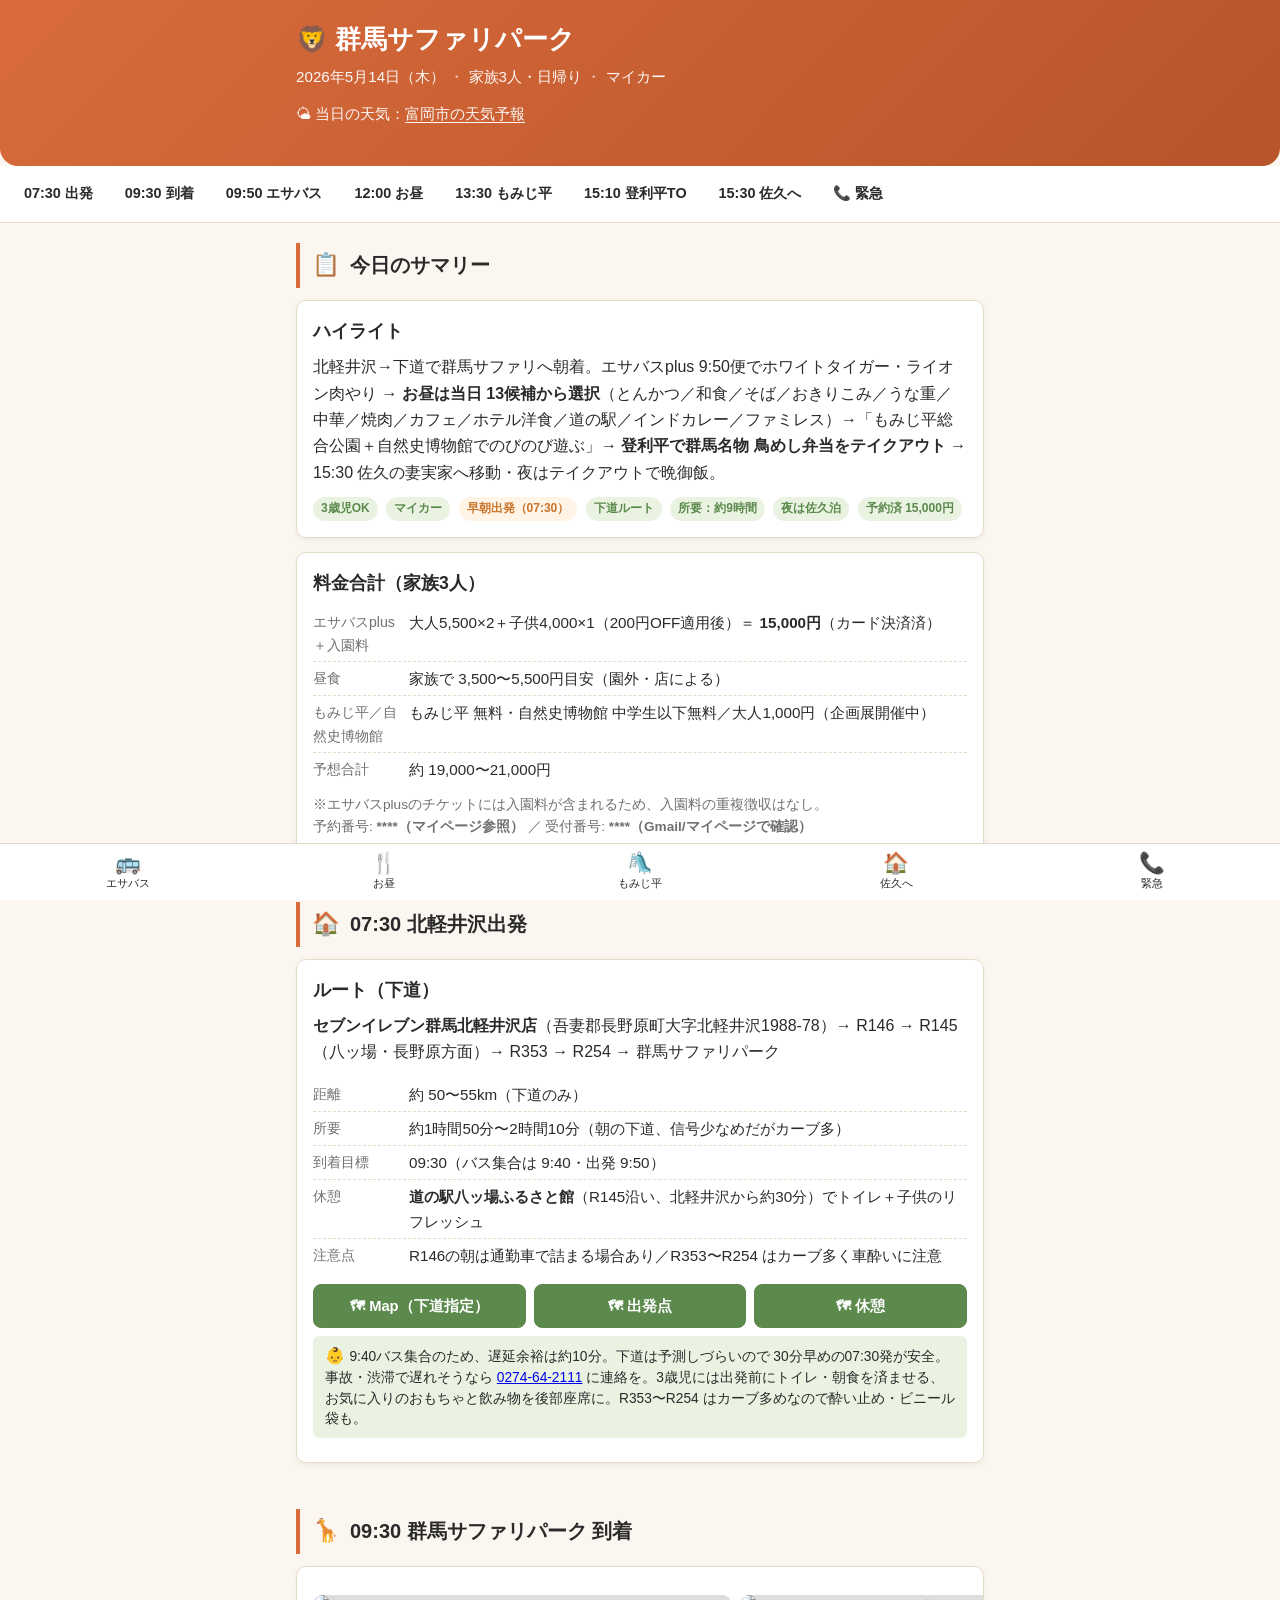
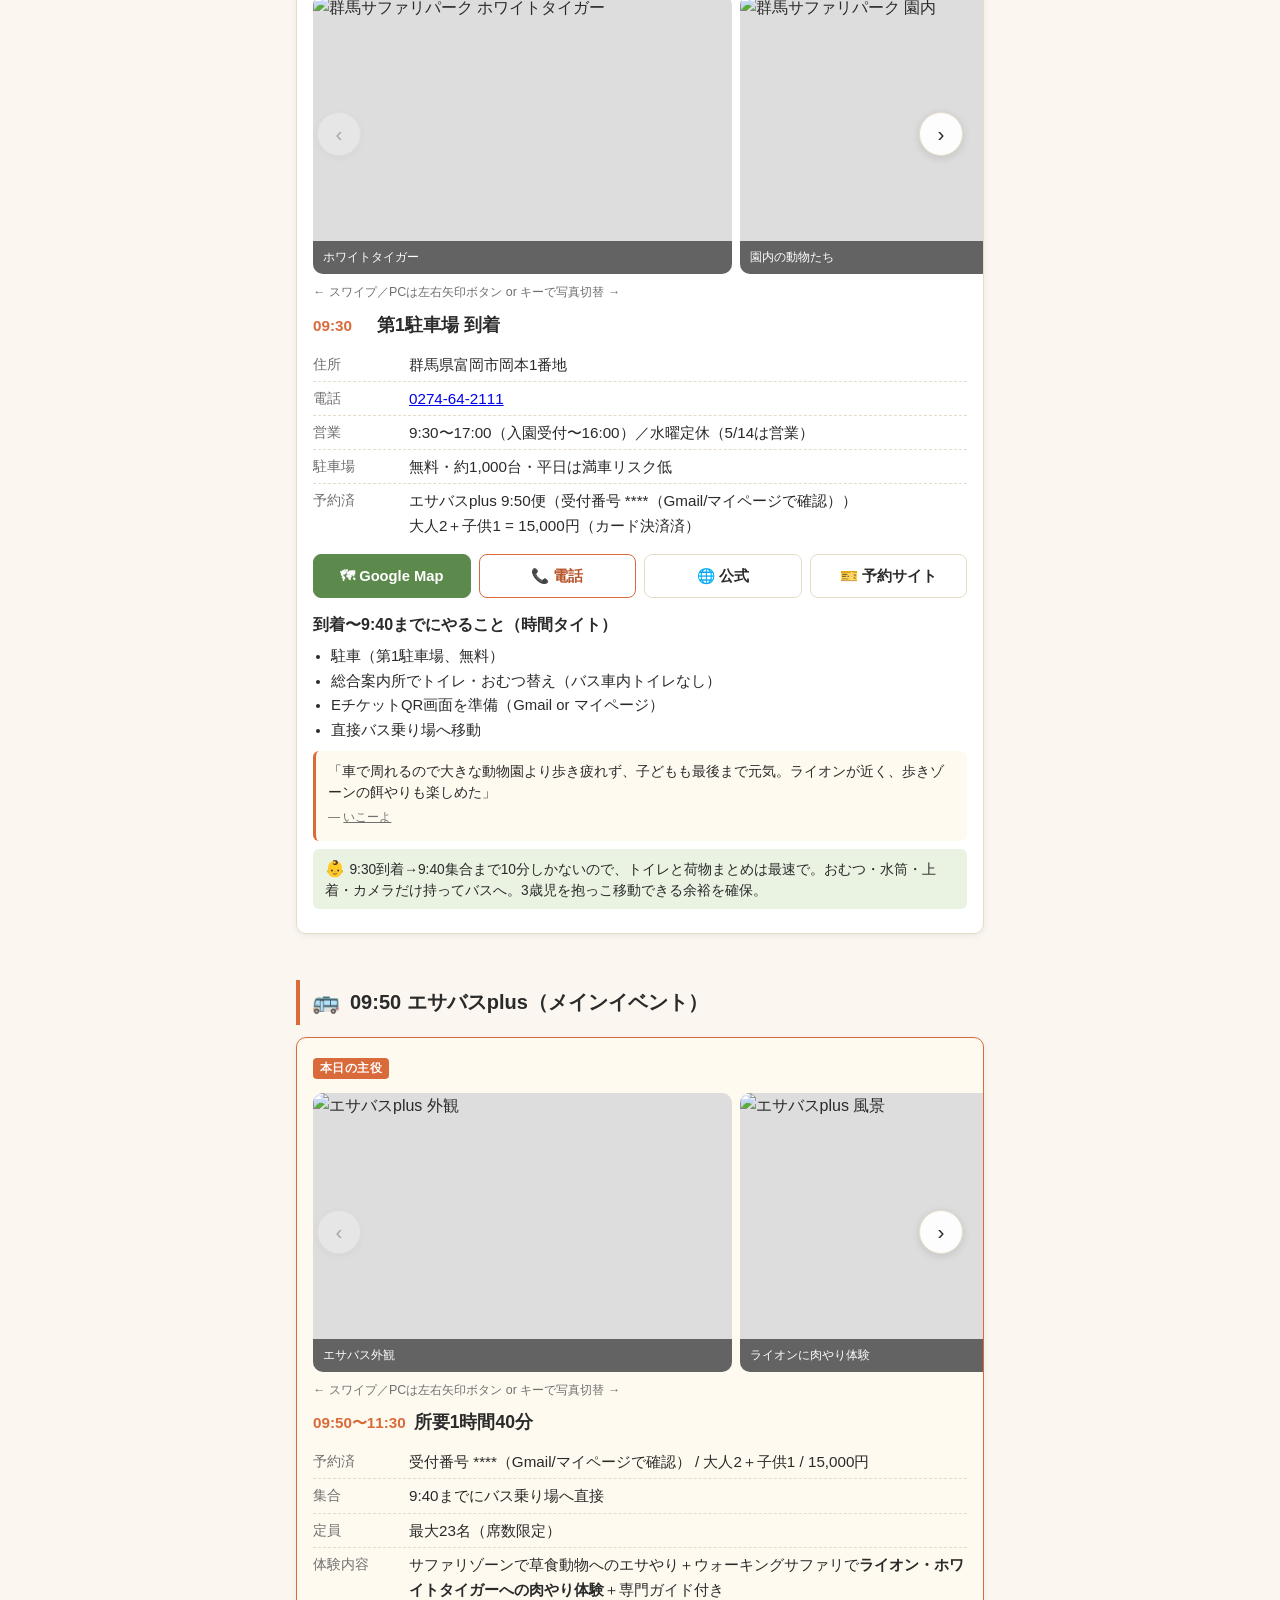
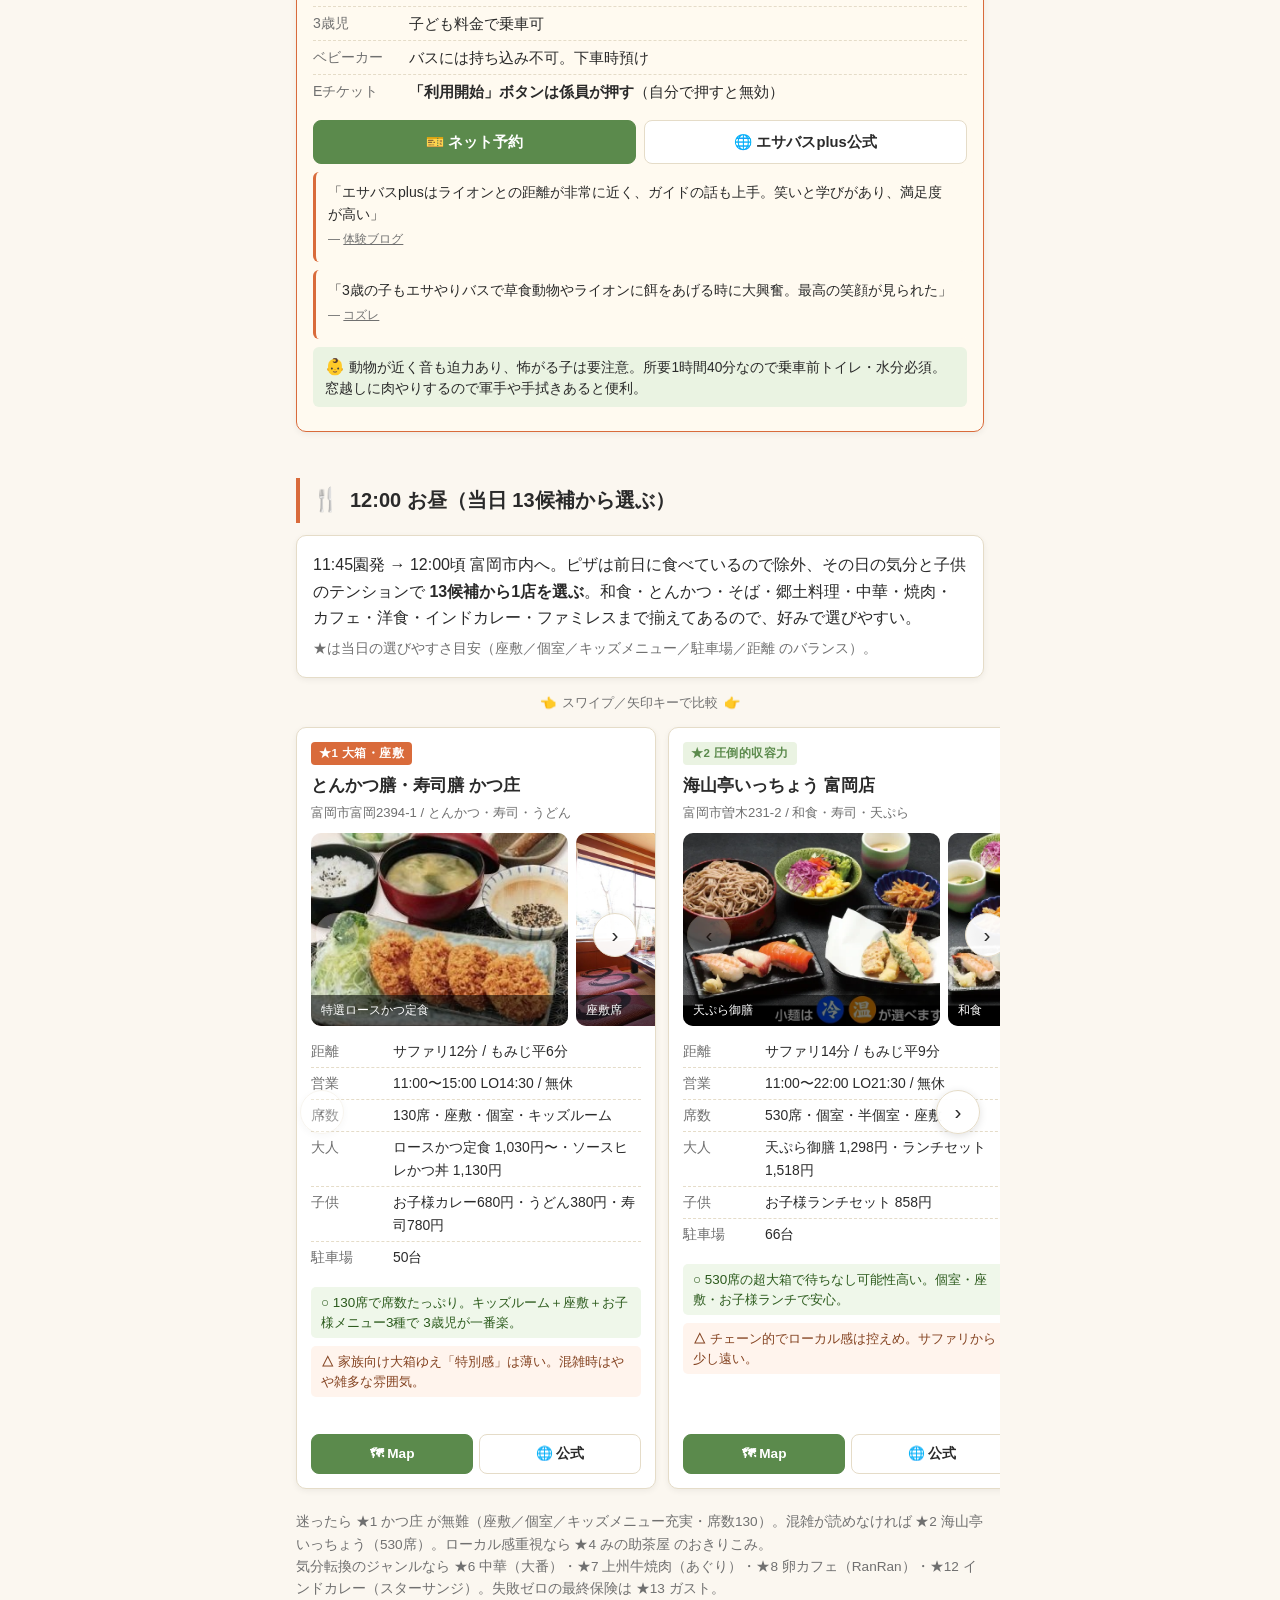
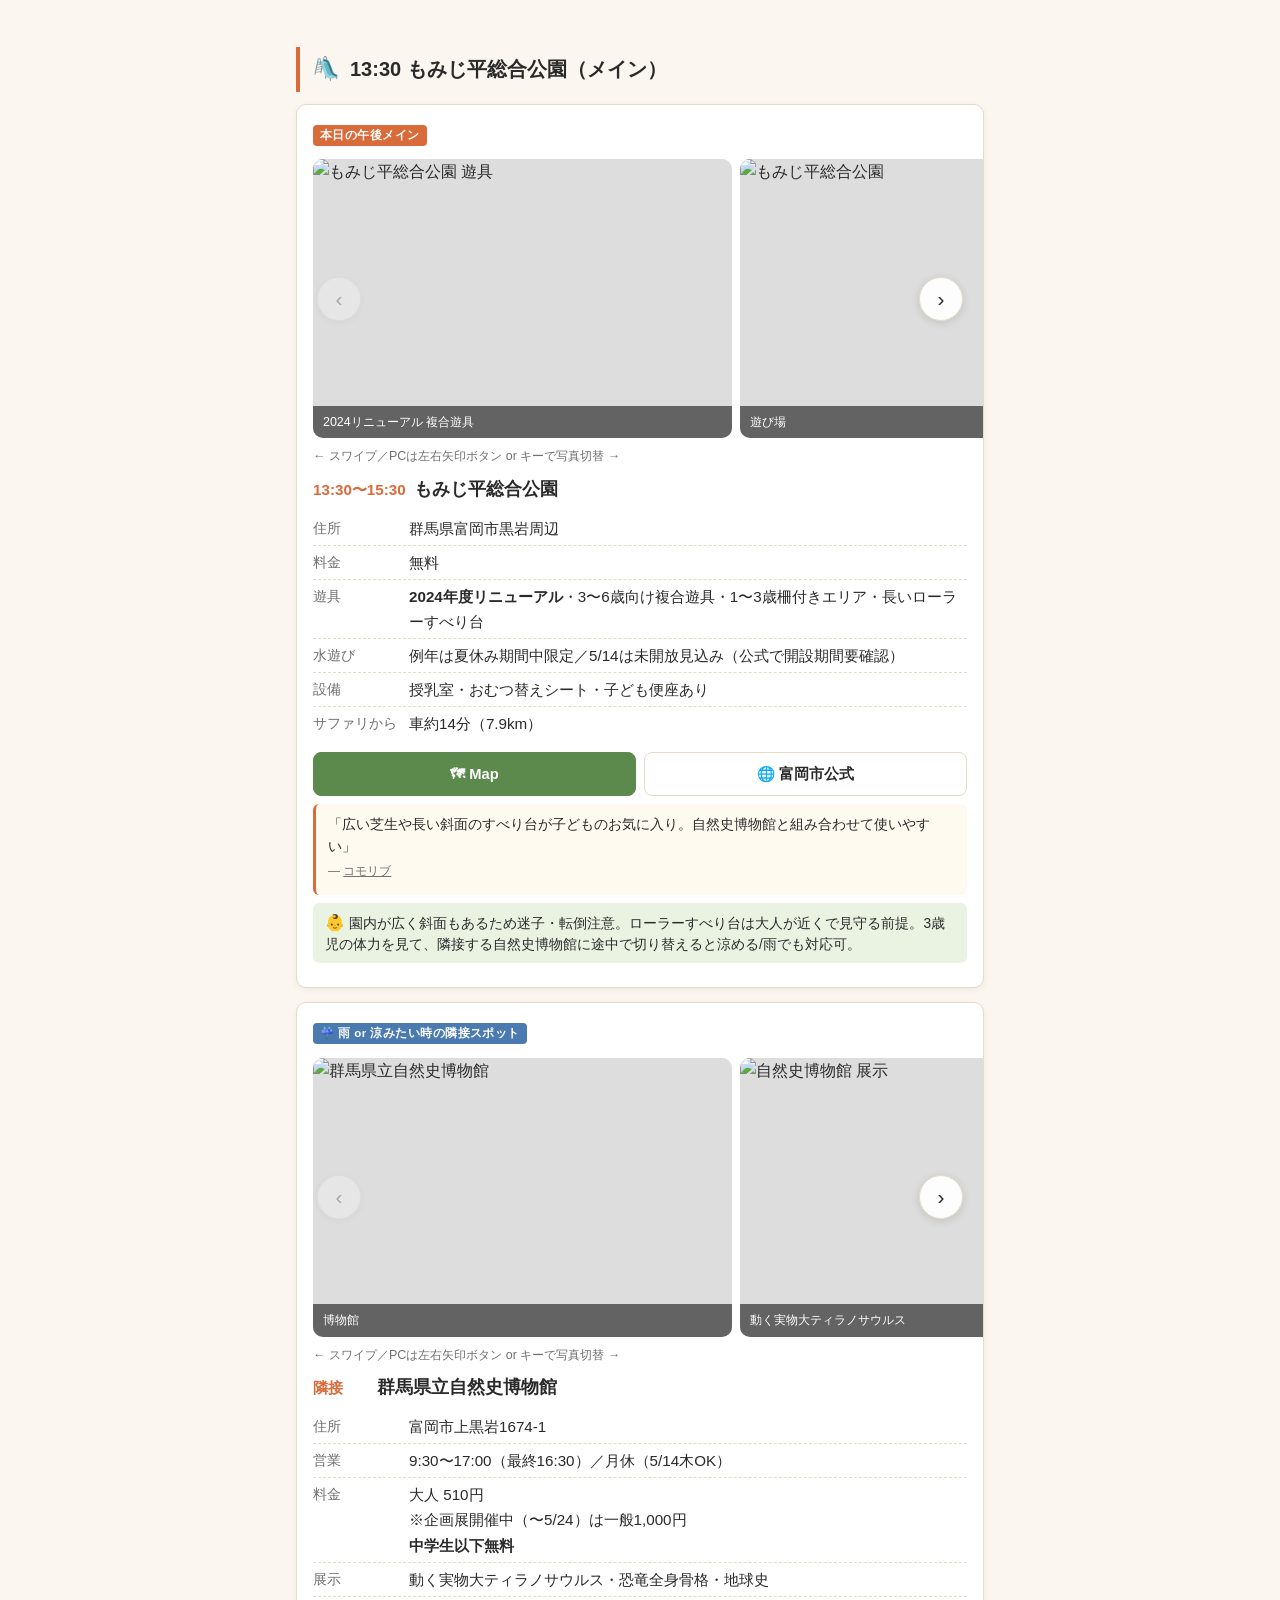
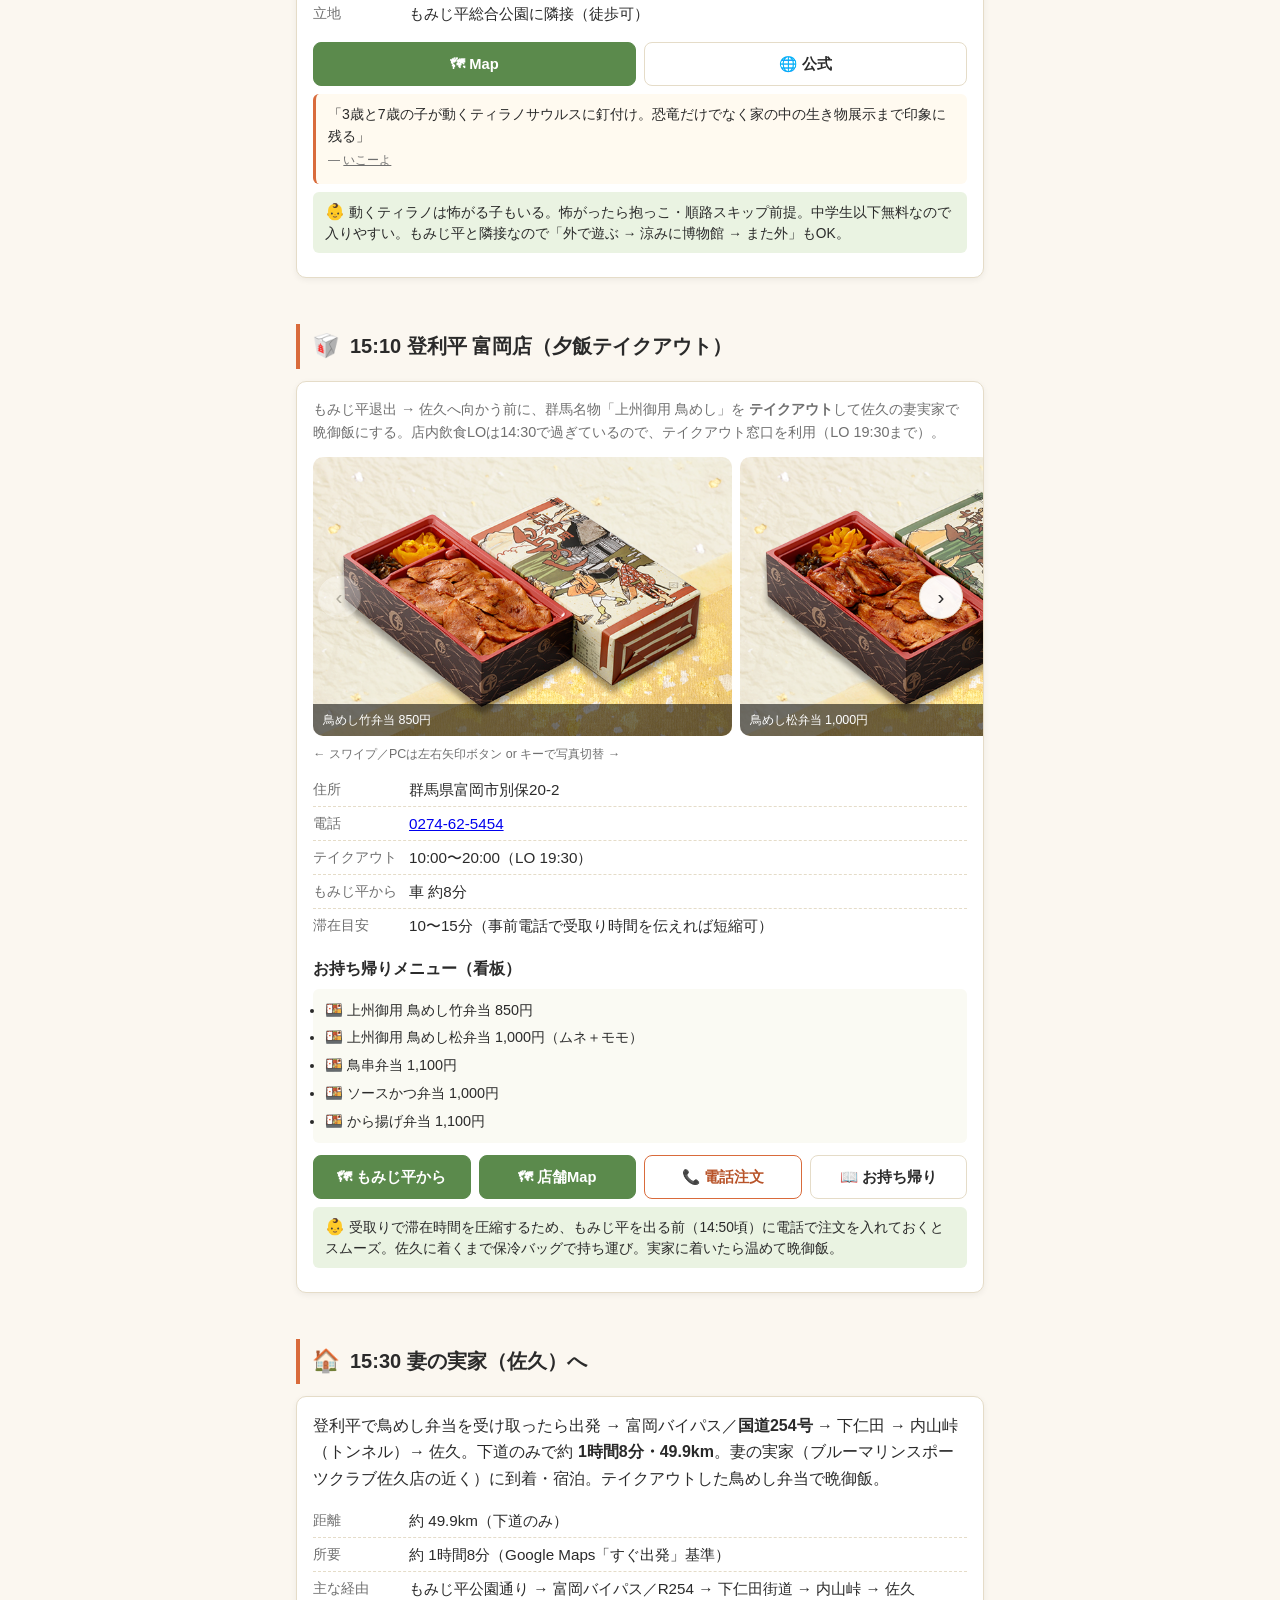
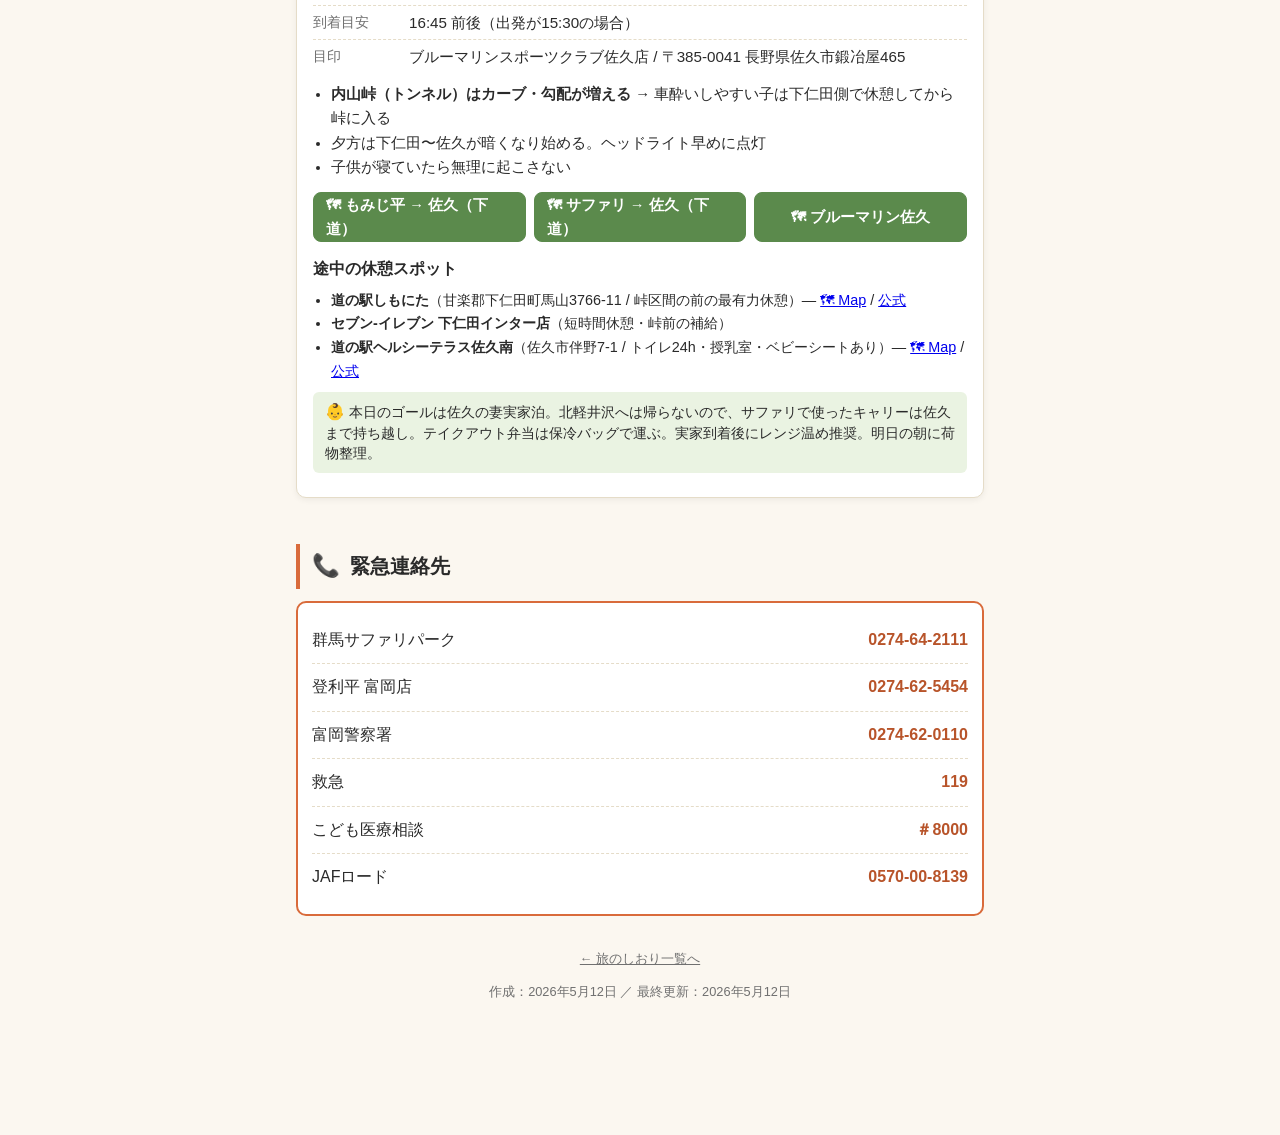
==== commit ea90c12a: "ランチ候補を5→13に拡張（当日選択用・ジャンル多様性） ユーザー方針: - ランチ候補をもっと提案してほしい - 当日その場で選ぶ用に多様なジャンルが欲しい  Codex (bso1spxjq) で" ====
--- a/2026-05-14-gunma-safari/index.html
+++ b/2026-05-14-gunma-safari/index.html
@@ -46,7 +46,7 @@
 
     <div class="card">
       <h3 style="margin-top:0;">ハイライト</h3>
-      <p style="margin-bottom:8px;">北軽井沢→下道で群馬サファリへ朝着。エサバスplus 9:50便でホワイトタイガー・ライオン肉やり → <strong>お昼は当日 5候補から選択</strong>（とんかつ／和食／そば／おきりこみ／うな重）→「もみじ平総合公園＋自然史博物館でのびのび遊ぶ」→ <strong>登利平で群馬名物 鳥めし弁当をテイクアウト</strong> → 15:30 佐久の妻実家へ移動・夜はテイクアウトで晩御飯。</p>
+      <p style="margin-bottom:8px;">北軽井沢→下道で群馬サファリへ朝着。エサバスplus 9:50便でホワイトタイガー・ライオン肉やり → <strong>お昼は当日 13候補から選択</strong>（とんかつ／和食／そば／おきりこみ／うな重／中華／焼肉／カフェ／ホテル洋食／道の駅／インドカレー／ファミレス）→「もみじ平総合公園＋自然史博物館でのびのび遊ぶ」→ <strong>登利平で群馬名物 鳥めし弁当をテイクアウト</strong> → 15:30 佐久の妻実家へ移動・夜はテイクアウトで晩御飯。</p>
       <p style="margin-bottom:0;">
         <span class="tag">3歳児OK</span>
         <span class="tag">マイカー</span>
@@ -200,12 +200,12 @@
     </div>
   </section>
 
-  <!-- =========== 12:00 お昼（当日選択・5候補比較） =========== -->
+  <!-- =========== 12:00 お昼（当日選択・13候補比較） =========== -->
   <section id="t1200">
-    <h2><span class="emoji">🍴</span>12:00 お昼（当日 5候補から選ぶ）</h2>
-
-    <div class="card">
-      <p style="margin:0 0 6px;">11:45園発 → 12:00頃 富岡市内へ。ピザは前日に食べているので除外、その日の気分と子供のテンションで <strong>5候補から1店を選ぶ</strong>。和食・とんかつ・そば・郷土料理が揃っているので、好みで選びやすい構成。</p>
+    <h2><span class="emoji">🍴</span>12:00 お昼（当日 13候補から選ぶ）</h2>
+
+    <div class="card">
+      <p style="margin:0 0 6px;">11:45園発 → 12:00頃 富岡市内へ。ピザは前日に食べているので除外、その日の気分と子供のテンションで <strong>13候補から1店を選ぶ</strong>。和食・とんかつ・そば・郷土料理・中華・焼肉・カフェ・洋食・インドカレー・ファミレスまで揃えてあるので、好みで選びやすい。</p>
       <p style="margin:0;font-size:0.88rem;color:var(--color-muted);">★は当日の選びやすさ目安（座敷／個室／キッズメニュー／駐車場／距離 のバランス）。</p>
     </div>
 
@@ -349,9 +349,216 @@
         </div>
       </article>
 
-    </div>
-
-    <p style="font-size:0.85rem;color:var(--color-muted);margin:4px 0 14px;">迷ったら ★1 かつ庄 が無難（座敷／個室／キッズメニュー充実・席数130）。混雑が読めなければ ★2 海山亭いっちょう（530席）。ローカル感重視なら ★4 みの助茶屋 のおきりこみ。</p>
+      <!-- ★6 ファミリー中華 大番 -->
+      <article class="compare-card">
+        <span class="rank">★6 中華</span>
+        <h4>ファミリー中華 大番</h4>
+        <p class="place-sub">富岡市曽木547-3 / 中華・ラーメン・定食</p>
+        <div class="photos">
+          <figure><img loading="lazy" src="images/lunch/ohban/03-dish.jpg" alt="中華料理"><figcaption>中華料理</figcaption></figure>
+          <figure><img loading="lazy" src="images/lunch/ohban/04-dish.jpg" alt="料理"><figcaption>定食</figcaption></figure>
+          <figure><img loading="lazy" src="images/lunch/ohban/02-dish.jpg" alt="料理"><figcaption>料理</figcaption></figure>
+          <figure><img loading="lazy" src="images/lunch/ohban/01-shop.jpg" alt="店舗"><figcaption>店舗</figcaption></figure>
+        </div>
+        <dl>
+          <div><dt>距離</dt><dd>サファリ13分 / もみじ平10分</dd></div>
+          <div><dt>営業</dt><dd>11:00〜21:00（15-17時休憩）/ 月火休</dd></div>
+          <div><dt>大人</dt><dd>肉入り野菜炒めランチ・スタミナ丼セット 700〜1,200円</dd></div>
+          <div><dt>子供</dt><dd>お子様メニューあり・取り分け可</dd></div>
+          <div><dt>子連れ</dt><dd>座敷あり・駐車場22台・禁煙・ぐーちょき対象</dd></div>
+        </dl>
+        <p class="pros">「子ども2人と分けても満腹」という量・回転の良さ。座敷あり。</p>
+        <p class="cons">大盛りなので少量希望なら相談を。</p>
+        <div class="compact-actions">
+          <a class="btn map" href="https://www.google.com/maps/search/?api=1&query=%E3%83%95%E3%82%A1%E3%83%9F%E3%83%AA%E3%83%BC%E4%B8%AD%E8%8F%AF%E5%A4%A7%E7%95%AA+%E5%AF%8C%E5%B2%A1%E5%B8%82%E6%9B%BD%E6%9C%A8547-3" target="_blank" rel="noopener">🗺 Map</a>
+          <a class="btn web" href="https://tabelog.com/gunma/A1005/A100501/10002493/" target="_blank" rel="noopener">🌐 食べログ</a>
+        </div>
+      </article>
+
+      <!-- ★7 焼肉あぐり かぶら苑 -->
+      <article class="compare-card">
+        <span class="rank">★7 焼肉・上州牛</span>
+        <h4>焼肉あぐり かぶら苑</h4>
+        <p class="place-sub">富岡市中高瀬364-4 / 焼肉・上州和牛</p>
+        <div class="photos">
+          <figure><img loading="lazy" src="images/lunch/aguri/01-yakiniku.jpg" alt="焼肉"><figcaption>上州牛焼肉</figcaption></figure>
+          <figure><img loading="lazy" src="images/lunch/aguri/02-dish.jpg" alt="料理"><figcaption>料理</figcaption></figure>
+          <figure><img loading="lazy" src="images/lunch/aguri/03-dish.jpg" alt="料理"><figcaption>料理</figcaption></figure>
+        </div>
+        <dl>
+          <div><dt>距離</dt><dd>サファリ8分 / もみじ平7分（最寄）</dd></div>
+          <div><dt>営業</dt><dd>木曜 11:30〜15:00・17:00〜22:00 / 第3火休</dd></div>
+          <div><dt>大人</dt><dd>平日ランチ・和牛カルビ・麦豚ロース 1,000〜2,500円</dd></div>
+          <div><dt>子供</dt><dd>お子様メニューあり</dd></div>
+          <div><dt>子連れ</dt><dd>子供椅子・座敷個室・掘りごたつ・駐車場40台</dd></div>
+        </dl>
+        <p class="pros">上州牛焼肉。座敷個室＋掘りごたつ＋子供椅子で3歳児も安心。最寄。</p>
+        <p class="cons">焼肉で煙＆熱、3歳児の火傷リスク。価格やや高め。</p>
+        <div class="compact-actions">
+          <a class="btn map" href="https://www.google.com/maps/search/?api=1&query=%E7%84%BC%E8%82%89%E3%81%82%E3%81%90%E3%82%8A+%E3%81%8B%E3%81%B6%E3%82%89%E8%8B%91+%E5%AF%8C%E5%B2%A1%E5%B8%82%E4%B8%AD%E9%AB%98%E7%80%AC364-4" target="_blank" rel="noopener">🗺 Map</a>
+          <a class="btn web" href="https://shop.create-restaurants.co.jp/kaburaen/" target="_blank" rel="noopener">🌐 公式</a>
+        </div>
+      </article>
+
+      <!-- ★8 RanRan Cafe -->
+      <article class="compare-card">
+        <span class="rank">★8 カフェ・卵</span>
+        <h4>RanRan Cafe</h4>
+        <p class="place-sub">富岡市曽木217-1 / オムライス・パンケーキ</p>
+        <div class="photos">
+          <figure><img loading="lazy" src="images/lunch/ranran/02-omelette.jpg" alt="オムライス"><figcaption>ふわとろオムライス</figcaption></figure>
+          <figure><img loading="lazy" src="images/lunch/ranran/03-pancake.jpg" alt="パンケーキ"><figcaption>パンケーキ</figcaption></figure>
+          <figure><img loading="lazy" src="images/lunch/ranran/01-dish.jpg" alt="料理"><figcaption>料理</figcaption></figure>
+          <figure><img loading="lazy" src="images/lunch/ranran/04-interior.jpg" alt="店内"><figcaption>店内</figcaption></figure>
+        </div>
+        <dl>
+          <div><dt>距離</dt><dd>サファリ14分 / もみじ平9分</dd></div>
+          <div><dt>営業</dt><dd>11:00〜18:00 LO17:30 / 月休</dd></div>
+          <div><dt>大人</dt><dd>ふわとろオムライスセット 1,320円・季節パンケーキ 1,155円</dd></div>
+          <div><dt>子供</dt><dd>専用メニュー薄め・取り分け向き</dd></div>
+          <div><dt>子連れ</dt><dd>子供OK・バリアフリー・禁煙・駐車場18台</dd></div>
+        </dl>
+        <p class="pros">オムライスとパンケーキの卵カフェ。3歳児が「食べたいもの」言いやすい。</p>
+        <p class="cons">専用キッズメニュー記載が薄い。デザート寄りで価格やや高め。</p>
+        <div class="compact-actions">
+          <a class="btn map" href="https://www.google.com/maps/search/?api=1&query=RanRan+Cafe+%E5%AF%8C%E5%B2%A1%E5%B8%82%E6%9B%BD%E6%9C%A8217-1" target="_blank" rel="noopener">🗺 Map</a>
+          <a class="btn web" href="https://ranrancafe.jp/" target="_blank" rel="noopener">🌐 公式</a>
+        </div>
+      </article>
+
+      <!-- ★9 藤乃屋 -->
+      <article class="compare-card">
+        <span class="rank">★9 そば・うどん</span>
+        <h4>藤乃屋</h4>
+        <p class="place-sub">富岡市内匠166-2 / うどん・そば・天丼</p>
+        <div class="photos">
+          <figure><img loading="lazy" src="images/lunch/fujinoya/01-dish.jpg" alt="料理"><figcaption>料理</figcaption></figure>
+          <figure><img loading="lazy" src="images/lunch/fujinoya/03-interior.jpg" alt="店内"><figcaption>店内</figcaption></figure>
+          <figure><img loading="lazy" src="images/lunch/fujinoya/02-exterior.jpg" alt="外観"><figcaption>外観</figcaption></figure>
+        </div>
+        <dl>
+          <div><dt>距離</dt><dd>サファリ9分 / もみじ平9分</dd></div>
+          <div><dt>営業</dt><dd>11:00〜20:00 / 水休</dd></div>
+          <div><dt>大人</dt><dd>えび天丼セット 1,050円・天セイロ 1,300円・韃靼そば</dd></div>
+          <div><dt>子供</dt><dd>取り分け前提（うどん・ミニ丼）</dd></div>
+          <div><dt>子連れ</dt><dd>座敷あり・禁煙・駐車場20〜30台・団体席あり</dd></div>
+        </dl>
+        <p class="pros">富岡IC近く、そば・うどん・丼のセットが使いやすい。座敷で落ち着く。</p>
+        <p class="cons">特別感は薄め。専用キッズメニューなし。</p>
+        <div class="compact-actions">
+          <a class="btn map" href="https://www.google.com/maps/search/?api=1&query=%E8%97%A4%E4%B9%83%E5%B1%8B+%E5%AF%8C%E5%B2%A1%E5%B8%82%E5%86%85%E5%8C%A0166-2" target="_blank" rel="noopener">🗺 Map</a>
+          <a class="btn web" href="http://fujinoya-1997.com/" target="_blank" rel="noopener">🌐 公式</a>
+        </div>
+      </article>
+
+      <!-- ★10 レストラン四季 -->
+      <article class="compare-card">
+        <span class="rank">★10 ホテル洋食</span>
+        <h4>レストラン四季（ホテルアミューズ富岡）</h4>
+        <p class="place-sub">富岡市富岡245-1 / ホテル洋食・和洋ランチ</p>
+        <div class="photos">
+          <figure><img loading="lazy" src="images/lunch/shiki/04-lunch.jpg" alt="ランチ"><figcaption>ランチ</figcaption></figure>
+          <figure><img loading="lazy" src="images/lunch/shiki/02-dining.jpg" alt="ダイニング"><figcaption>ダイニング</figcaption></figure>
+          <figure><img loading="lazy" src="images/lunch/shiki/03-interior.jpg" alt="店内"><figcaption>店内</figcaption></figure>
+          <figure><img loading="lazy" src="images/lunch/shiki/01-top.jpg" alt="ホテル"><figcaption>ホテル外観</figcaption></figure>
+        </div>
+        <dl>
+          <div><dt>距離</dt><dd>サファリ10分 / もみじ平10分</dd></div>
+          <div><dt>営業</dt><dd>ランチ 11:30〜15:00 LO14:30 / 月火休</dd></div>
+          <div><dt>大人</dt><dd>肉/魚ランチ各1,650円・パスタランチ1,320円・上州牛ハンバーグ1,980円</dd></div>
+          <div><dt>子供</dt><dd>取り分け前提（キッズメニュー明記なし）</dd></div>
+          <div><dt>子連れ</dt><dd>子供OK・禁煙・駐車場あり</dd></div>
+        </dl>
+        <p class="pros">ホテル内らしい落ち着き・接客。上州牛ハンバーグ等のグレードランチ。</p>
+        <p class="cons">専用キッズメニューなし。価格高め。やや「大人向け」。</p>
+        <div class="compact-actions">
+          <a class="btn map" href="https://www.google.com/maps/search/?api=1&query=%E3%83%9B%E3%83%86%E3%83%AB%E3%82%A2%E3%83%9F%E3%83%A5%E3%83%BC%E3%82%BA%E5%AF%8C%E5%B2%A1+%E3%83%AC%E3%82%B9%E3%83%88%E3%83%A9%E3%83%B3%E5%9B%9B%E5%AD%A3+%E5%AF%8C%E5%B2%A1245-1" target="_blank" rel="noopener">🗺 Map</a>
+          <a class="btn web" href="https://www.hotel-amuse.co.jp/restaurant/" target="_blank" rel="noopener">🌐 公式</a>
+        </div>
+      </article>
+
+      <!-- ★11 道の駅みょうぎ 大の字 -->
+      <article class="compare-card">
+        <span class="rank">★11 道の駅</span>
+        <h4>道の駅みょうぎ 食事処 大の字</h4>
+        <p class="place-sub">富岡市妙義町岳322-7 / 舞茸ごはん・そば・うどん</p>
+        <div class="photos">
+          <figure><img loading="lazy" src="images/lunch/myogi/01-dish.jpg" alt="料理"><figcaption>舞茸ごはん系</figcaption></figure>
+          <figure><img loading="lazy" src="images/lunch/myogi/02-exterior.jpg" alt="外観"><figcaption>外観</figcaption></figure>
+          <figure><img loading="lazy" src="images/lunch/myogi/04-interior.jpg" alt="店内"><figcaption>店内</figcaption></figure>
+          <figure><img loading="lazy" src="images/lunch/myogi/05-shop.jpg" alt="物産"><figcaption>物産</figcaption></figure>
+          <figure><img loading="lazy" src="images/lunch/myogi/03-exterior2.jpg" alt="妙義山"><figcaption>妙義山ビュー</figcaption></figure>
+        </div>
+        <dl>
+          <div><dt>距離</dt><dd>サファリ28分 / もみじ平22分</dd></div>
+          <div><dt>営業</dt><dd>食事処 10:30〜15:00 / 第3水休（5月は無休扱い）</dd></div>
+          <div><dt>大人</dt><dd>舞茸ごはん＋そば定食・みそおでん・ソフトクリーム 〜1,000円台</dd></div>
+          <div><dt>子供</dt><dd>軽食・取り分け向き（専用メニューなし）</dd></div>
+          <div><dt>子連れ</dt><dd>ベビーベッド付きトイレ・広い駐車場・屋外休憩</dd></div>
+        </dl>
+        <p class="pros">妙義山ビュー、舞茸ごはん。屋外で軽く食べてソフトクリーム、気分転換に。</p>
+        <p class="cons">距離やや遠（28分）・専用キッズメニューなし。雨だと屋外不可。</p>
+        <div class="compact-actions">
+          <a class="btn map" href="https://www.google.com/maps/search/?api=1&query=%E9%81%93%E3%81%AE%E9%A7%85%E3%81%BF%E3%82%87%E3%81%86%E3%81%8E+%E5%AF%8C%E5%B2%A1%E5%B8%82%E5%A6%99%E7%BE%A9%E7%94%BA%E5%B2%B3322-7" target="_blank" rel="noopener">🗺 Map</a>
+          <a class="btn web" href="https://www.myogi-bc.jp/" target="_blank" rel="noopener">🌐 公式</a>
+        </div>
+      </article>
+
+      <!-- ★12 スターサンジ -->
+      <article class="compare-card">
+        <span class="rank">★12 インドカレー</span>
+        <h4>本場インド料理 スターサンジ 富岡店</h4>
+        <p class="place-sub">富岡市富岡1064 / インドカレー・ナン・タンドリー</p>
+        <div class="photos">
+          <figure><img loading="lazy" src="images/lunch/starsanji/01-curry.jpg" alt="カレー"><figcaption>カレー＋ナン</figcaption></figure>
+          <figure><img loading="lazy" src="images/lunch/starsanji/02-dish.jpg" alt="料理"><figcaption>料理</figcaption></figure>
+          <figure><img loading="lazy" src="images/lunch/starsanji/03-dish.jpg" alt="料理"><figcaption>料理</figcaption></figure>
+          <figure><img loading="lazy" src="images/lunch/starsanji/04-shop.jpg" alt="店内"><figcaption>店内</figcaption></figure>
+        </div>
+        <dl>
+          <div><dt>距離</dt><dd>サファリ10分 / もみじ平7分</dd></div>
+          <div><dt>営業</dt><dd>11:00〜15:00・17:00〜22:30 / 無休</dd></div>
+          <div><dt>大人</dt><dd>カレー＋ナンセット・日替わりカレー 1,000〜1,999円</dd></div>
+          <div><dt>子供</dt><dd>お子様セットあり・甘口/辛さ調整可</dd></div>
+          <div><dt>子連れ</dt><dd>駐車場16台・子供OK</dd></div>
+        </dl>
+        <p class="pros">無休＋辛さ調整可＋お子様セット＝3歳児歓迎。ナンが大きく取り分けやすい。</p>
+        <p class="cons">座敷なし。スパイス苦手な子には注意。</p>
+        <div class="compact-actions">
+          <a class="btn map" href="https://www.google.com/maps/search/?api=1&query=%E3%82%B9%E3%82%BF%E3%83%BC%E3%82%B5%E3%83%B3%E3%82%B8+%E5%AF%8C%E5%B2%A1%E5%BA%97+%E5%AF%8C%E5%B2%A11064" target="_blank" rel="noopener">🗺 Map</a>
+          <a class="btn web" href="https://starsanji.com/restaurant/tomioka/" target="_blank" rel="noopener">🌐 公式</a>
+        </div>
+      </article>
+
+      <!-- ★13 ガスト -->
+      <article class="compare-card">
+        <span class="rank">★13 ファミレス保険</span>
+        <h4>ガスト 群馬富岡店</h4>
+        <p class="place-sub">富岡市富岡2651-1 / ファミレス・洋食</p>
+        <div class="photos">
+          <figure><img loading="lazy" src="images/lunch/gusto/02-dish.jpg" alt="料理"><figcaption>料理</figcaption></figure>
+          <figure><img loading="lazy" src="images/lunch/gusto/03-dish.jpg" alt="料理"><figcaption>料理</figcaption></figure>
+          <figure><img loading="lazy" src="images/lunch/gusto/04-dish.jpg" alt="料理"><figcaption>料理</figcaption></figure>
+          <figure><img loading="lazy" src="images/lunch/gusto/01-shop.jpg" alt="店舗"><figcaption>店舗</figcaption></figure>
+        </div>
+        <dl>
+          <div><dt>距離</dt><dd>サファリ13分 / もみじ平8分</dd></div>
+          <div><dt>営業</dt><dd>8:00〜23:30 / 無休</dd></div>
+          <div><dt>大人</dt><dd>チーズINハンバーグ・から好し系・パスタ 〜1,500円</dd></div>
+          <div><dt>子供</dt><dd>キッズメニュー・ドリンクバー</dd></div>
+          <div><dt>子連れ</dt><dd>キッズメニュー・おむつ替え台・Wi-Fi・駐車場</dd></div>
+        </dl>
+        <p class="pros">子供がぐずって外食キツい時の最終避難先。無休・キッズメニュー・おむつ替え完備。</p>
+        <p class="cons">ローカル感・特別感は皆無。観光気分は出ない。</p>
+        <div class="compact-actions">
+          <a class="btn map" href="https://www.google.com/maps/search/?api=1&query=%E3%82%AC%E3%82%B9%E3%83%88+%E7%BE%A4%E9%A6%AC%E5%AF%8C%E5%B2%A1%E5%BA%97" target="_blank" rel="noopener">🗺 Map</a>
+          <a class="btn web" href="https://store-info.skylark.co.jp/gusto/map/011691/" target="_blank" rel="noopener">🌐 公式</a>
+        </div>
+      </article>
+
+    </div>
+
+    <p style="font-size:0.85rem;color:var(--color-muted);margin:4px 0 14px;">迷ったら ★1 かつ庄 が無難（座敷／個室／キッズメニュー充実・席数130）。混雑が読めなければ ★2 海山亭いっちょう（530席）。ローカル感重視なら ★4 みの助茶屋 のおきりこみ。<br>気分転換のジャンルなら ★6 中華（大番）・★7 上州牛焼肉（あぐり）・★8 卵カフェ（RanRan）・★12 インドカレー（スターサンジ）。失敗ゼロの最終保険は ★13 ガスト。</p>
   </section>
 
   <!-- =========== 13:30 もみじ平総合公園 =========== -->
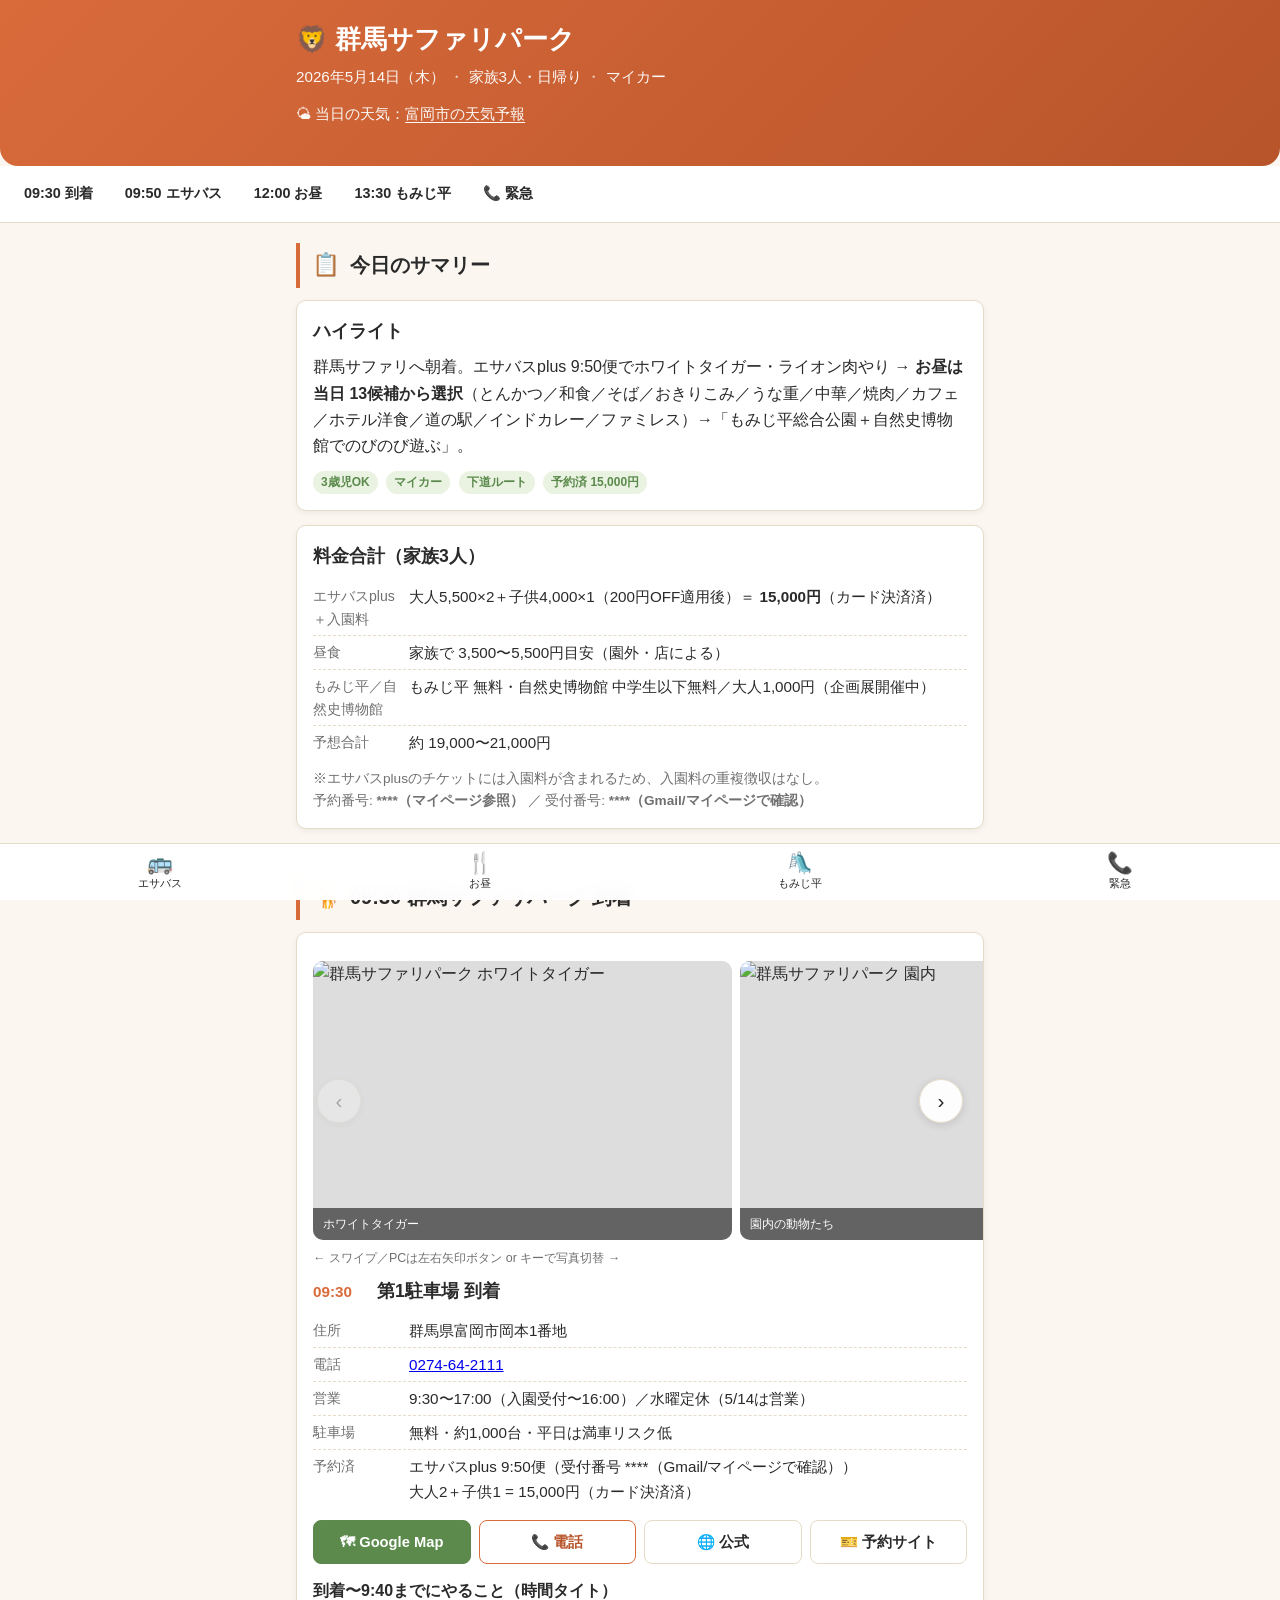
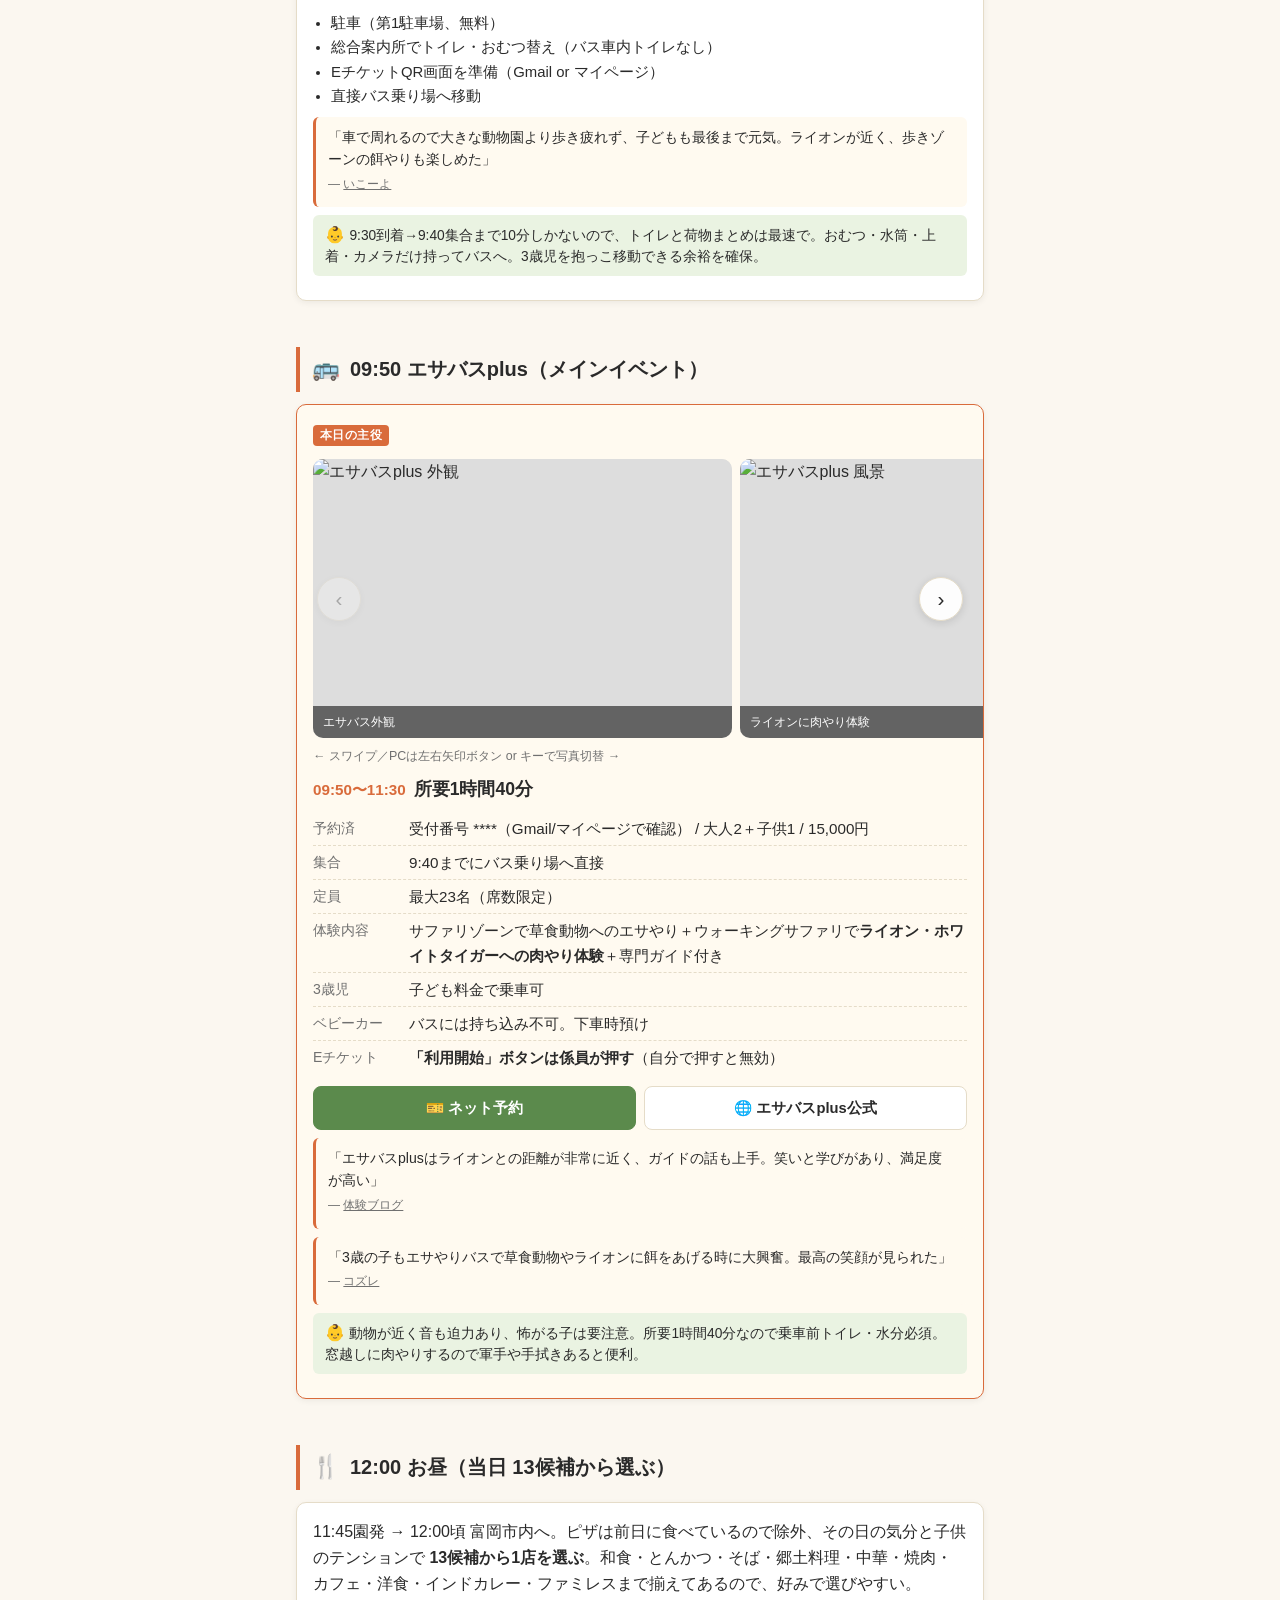
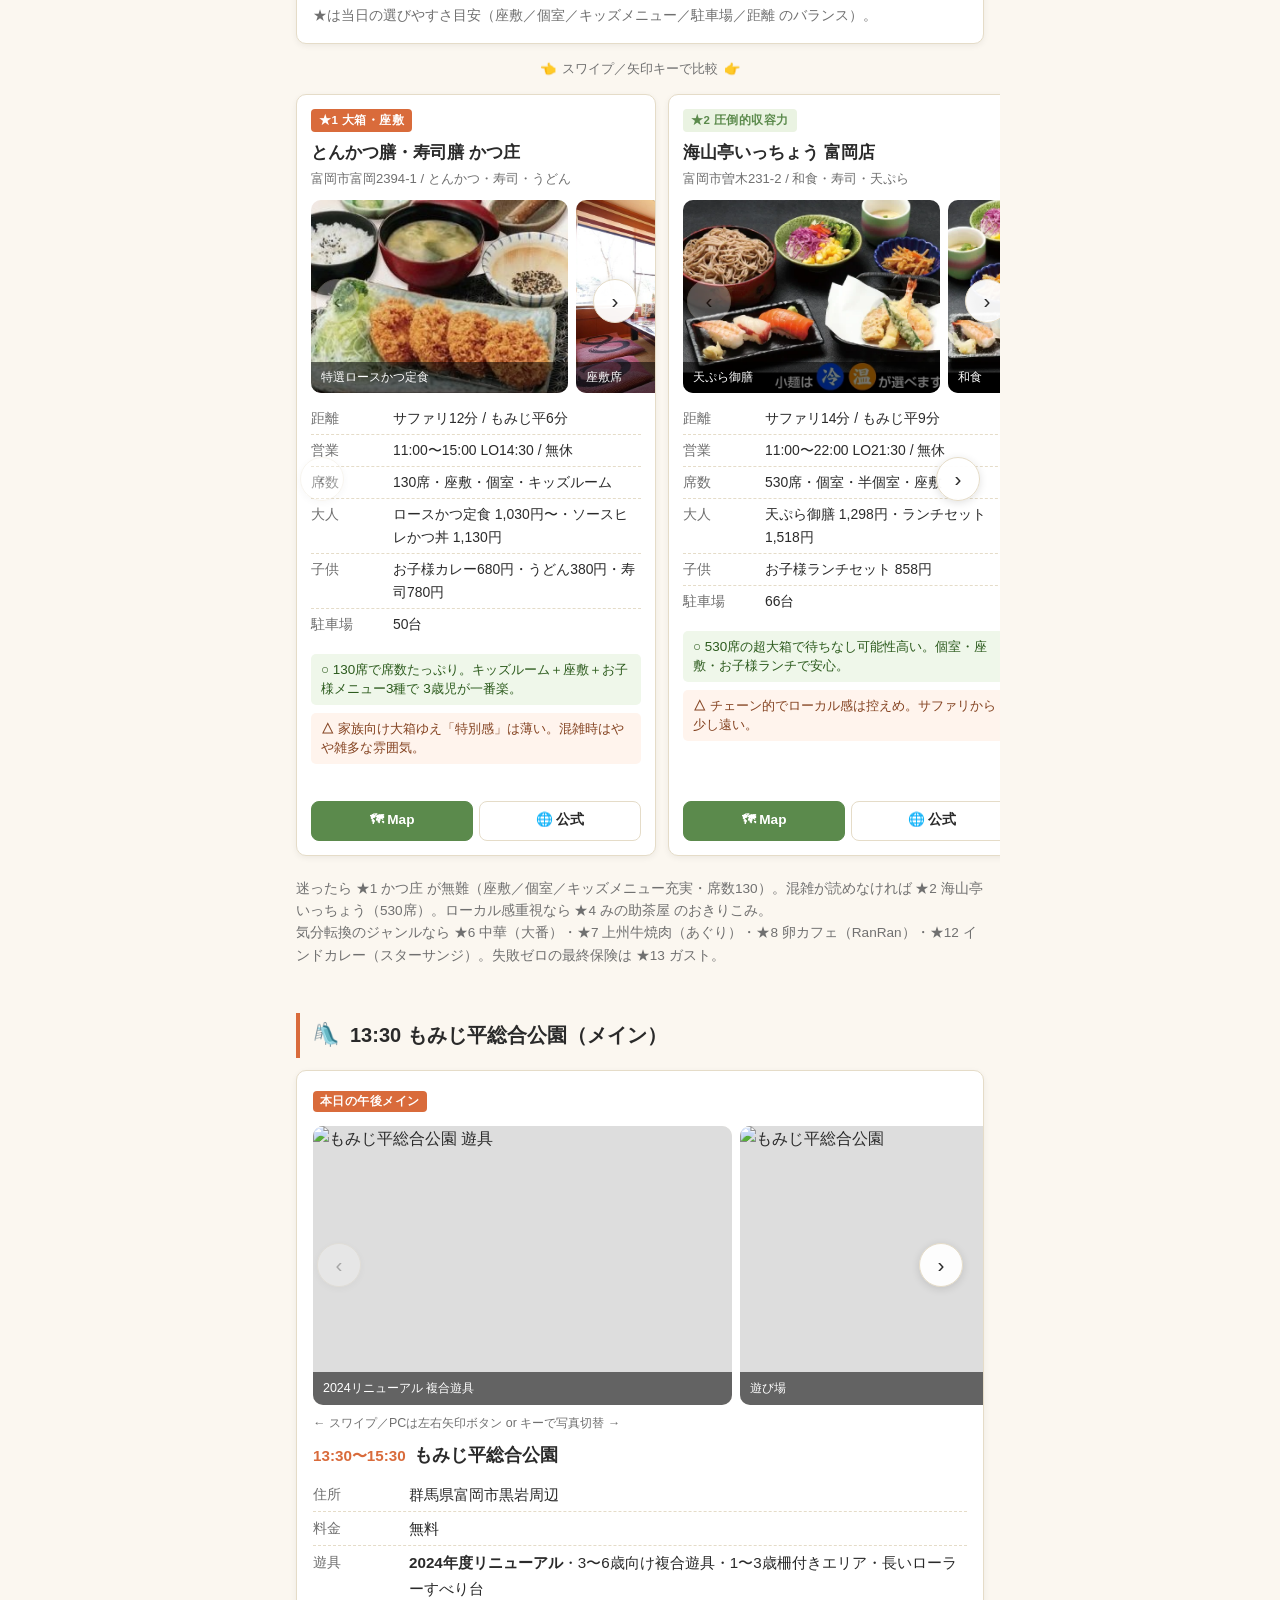
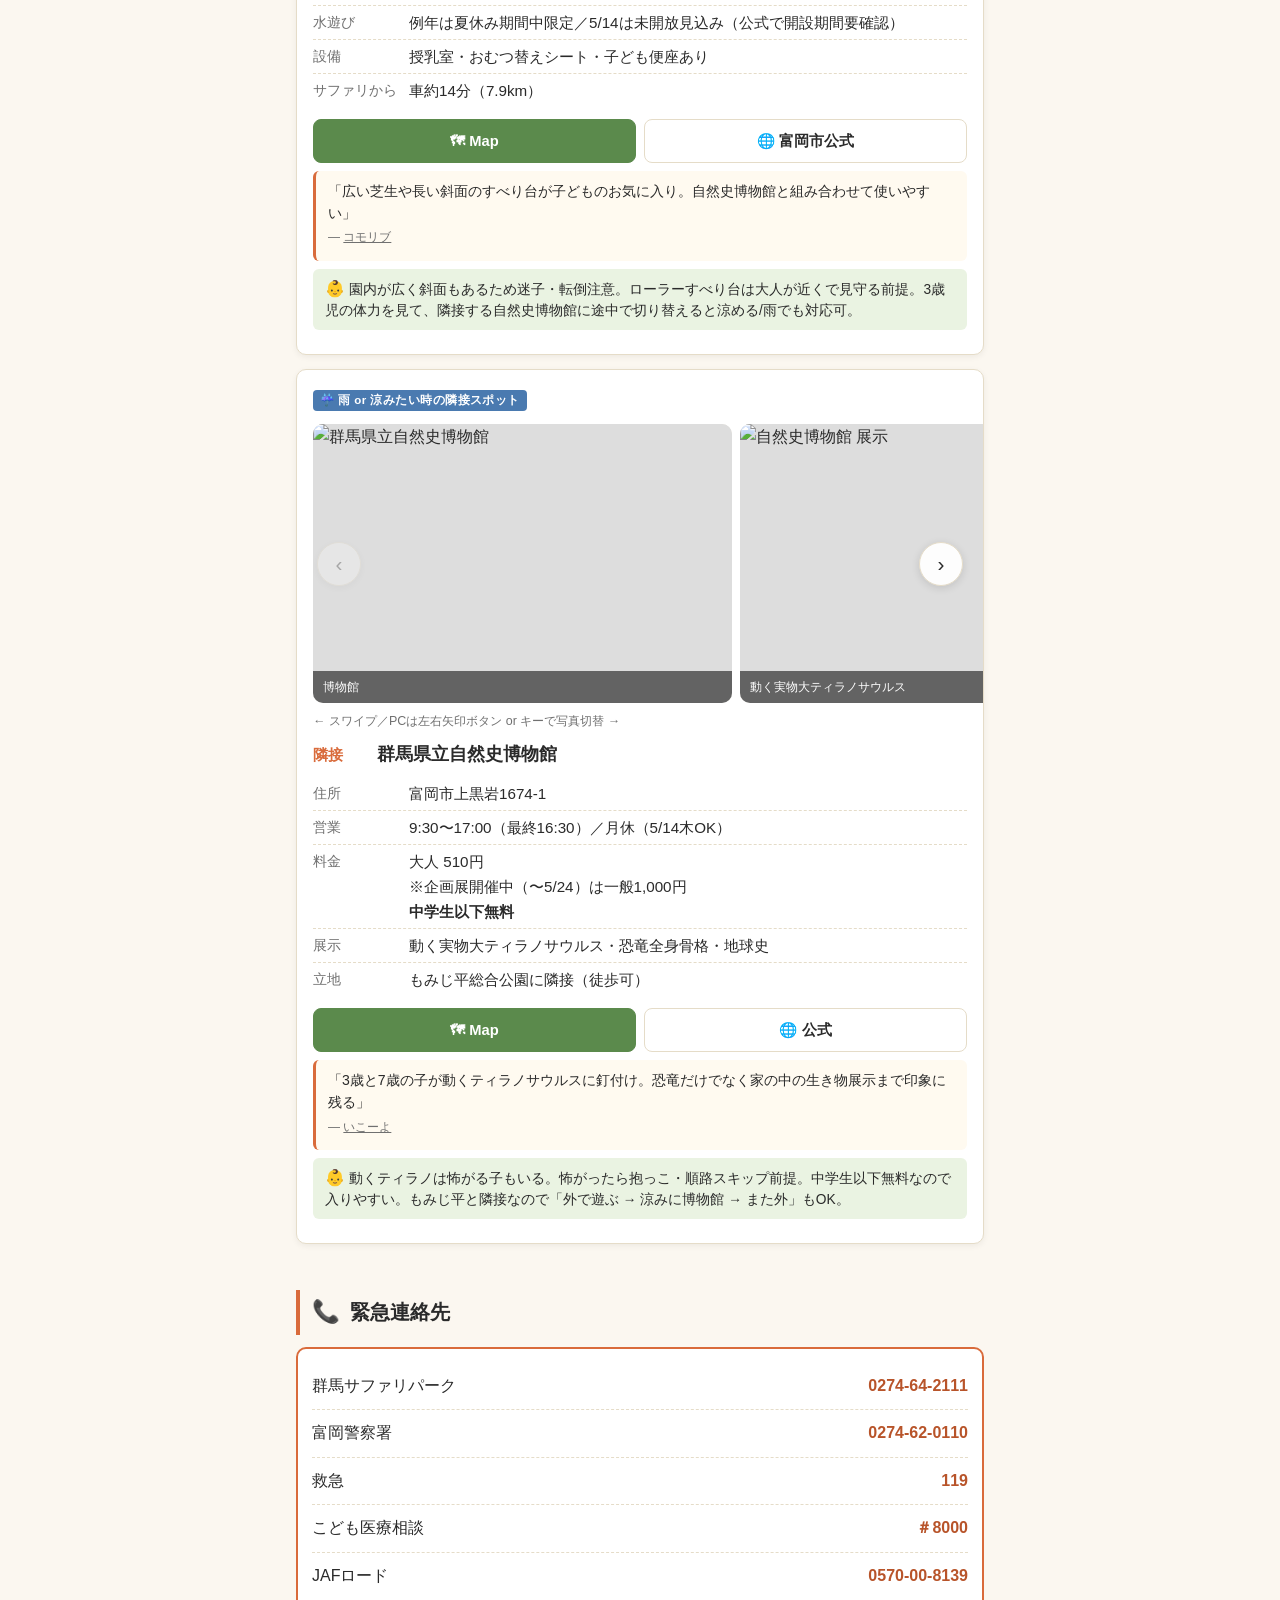
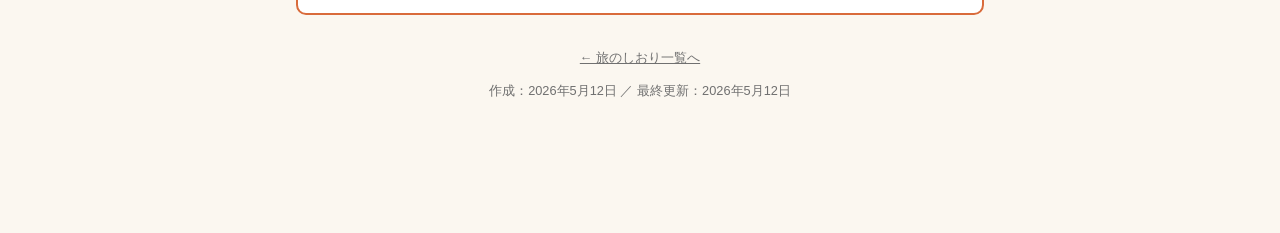
==== commit cd775a46: "群馬サファリ: 動画共有用に個人情報セクション削除（07:30出発/15:10登利平TO/15:30佐久へ/緊急連絡先のとりへい） スマホ画面録画でしおり紹介動画を作成するため、自宅・実家・テイクアウ" ====
--- a/2026-05-14-gunma-safari/index.html
+++ b/2026-05-14-gunma-safari/index.html
@@ -28,13 +28,10 @@
 
 <!-- ====== STICKY NAV ====== -->
 <nav class="sticky-nav" aria-label="時刻ナビ">
-  <a href="#t0730">07:30 出発</a>
   <a href="#t0930">09:30 到着</a>
   <a href="#t0950">09:50 エサバス</a>
   <a href="#t1200">12:00 お昼</a>
   <a href="#t1330">13:30 もみじ平</a>
-  <a href="#t1510">15:10 登利平TO</a>
-  <a href="#t1530">15:30 佐久へ</a>
   <a href="#emergency">📞 緊急</a>
 </nav>
 
@@ -46,14 +43,11 @@
 
     <div class="card">
       <h3 style="margin-top:0;">ハイライト</h3>
-      <p style="margin-bottom:8px;">北軽井沢→下道で群馬サファリへ朝着。エサバスplus 9:50便でホワイトタイガー・ライオン肉やり → <strong>お昼は当日 13候補から選択</strong>（とんかつ／和食／そば／おきりこみ／うな重／中華／焼肉／カフェ／ホテル洋食／道の駅／インドカレー／ファミレス）→「もみじ平総合公園＋自然史博物館でのびのび遊ぶ」→ <strong>登利平で群馬名物 鳥めし弁当をテイクアウト</strong> → 15:30 佐久の妻実家へ移動・夜はテイクアウトで晩御飯。</p>
+      <p style="margin-bottom:8px;">群馬サファリへ朝着。エサバスplus 9:50便でホワイトタイガー・ライオン肉やり → <strong>お昼は当日 13候補から選択</strong>（とんかつ／和食／そば／おきりこみ／うな重／中華／焼肉／カフェ／ホテル洋食／道の駅／インドカレー／ファミレス）→「もみじ平総合公園＋自然史博物館でのびのび遊ぶ」。</p>
       <p style="margin-bottom:0;">
         <span class="tag">3歳児OK</span>
         <span class="tag">マイカー</span>
-        <span class="tag warn">早朝出発（07:30）</span>
         <span class="tag">下道ルート</span>
-        <span class="tag">所要：約9時間</span>
-        <span class="tag">夜は佐久泊</span>
         <span class="tag">予約済 15,000円</span>
       </p>
     </div>
@@ -73,28 +67,6 @@
   <!-- ============================================================
        TIMELINE - 時間ごとに「やること・施設情報・写真・口コミ・メニュー・メモ」を全部まとめる
        ============================================================ -->
-
-  <section id="t0730">
-    <h2><span class="emoji">🏠</span>07:30 北軽井沢出発</h2>
-
-    <div class="card">
-      <h3 style="margin-top:0;">ルート（下道）</h3>
-      <p><strong>セブンイレブン群馬北軽井沢店</strong>（吾妻郡長野原町大字北軽井沢1988-78）→ R146 → R145（八ッ場・長野原方面）→ R353 → R254 → 群馬サファリパーク</p>
-      <dl>
-        <div><dt>距離</dt><dd>約 50〜55km（下道のみ）</dd></div>
-        <div><dt>所要</dt><dd>約1時間50分〜2時間10分（朝の下道、信号少なめだがカーブ多）</dd></div>
-        <div><dt>到着目標</dt><dd>09:30（バス集合は 9:40・出発 9:50）</dd></div>
-        <div><dt>休憩</dt><dd><strong>道の駅八ッ場ふるさと館</strong>（R145沿い、北軽井沢から約30分）でトイレ＋子供のリフレッシュ</dd></div>
-        <div><dt>注意点</dt><dd>R146の朝は通勤車で詰まる場合あり／R353〜R254 はカーブ多く車酔いに注意</dd></div>
-      </dl>
-      <div class="actions">
-        <a class="btn map" href="https://www.google.com/maps/dir/?api=1&origin=%E3%82%BB%E3%83%96%E3%83%B3%E3%82%A4%E3%83%AC%E3%83%96%E3%83%B3+%E7%BE%A4%E9%A6%AC%E5%8C%97%E8%BB%BD%E4%BA%95%E6%B2%A2%E5%BA%97&destination=%E7%BE%A4%E9%A6%AC%E3%82%B5%E3%83%95%E3%82%A1%E3%83%AA%E3%83%91%E3%83%BC%E3%82%AF&travelmode=driving&avoid=highways" target="_blank" rel="noopener">🗺 Map（下道指定）</a>
-        <a class="btn map" href="https://www.google.com/maps/search/?api=1&query=%E3%82%BB%E3%83%96%E3%83%B3%E3%82%A4%E3%83%AC%E3%83%96%E3%83%B3+%E7%BE%A4%E9%A6%AC%E5%8C%97%E8%BB%BD%E4%BA%95%E6%B2%A2%E5%BA%97" target="_blank" rel="noopener">🗺 出発点</a>
-        <a class="btn map" href="https://www.google.com/maps/search/?api=1&query=%E9%81%93%E3%81%AE%E9%A7%85%E5%85%AB%E3%83%83%E5%A0%B4%E3%81%B5%E3%82%8B%E3%81%95%E3%81%A8%E9%A4%A8" target="_blank" rel="noopener">🗺 休憩</a>
-      </div>
-      <div class="kid-note">9:40バス集合のため、遅延余裕は約10分。下道は予測しづらいので 30分早めの07:30発が安全。事故・渋滞で遅れそうなら <a href="tel:0274-64-2111">0274-64-2111</a> に連絡を。3歳児には出発前にトイレ・朝食を済ませる、お気に入りのおもちゃと飲み物を後部座席に。R353〜R254 はカーブ多めなので酔い止め・ビニール袋も。</div>
-    </div>
-  </section>
 
   <!-- =========== 09:30 サファリ到着 =========== -->
   <section id="t0930">
@@ -646,88 +618,11 @@
 
   </section>
 
-  <!-- =========== 15:10 登利平 富岡店 テイクアウト =========== -->
-  <section id="t1510">
-    <h2><span class="emoji">🥡</span>15:10 登利平 富岡店（夕飯テイクアウト）</h2>
-
-    <div class="card">
-      <p class="summary">もみじ平退出 → 佐久へ向かう前に、群馬名物「上州御用 鳥めし」を <strong>テイクアウト</strong>して佐久の妻実家で晩御飯にする。店内飲食LOは14:30で過ぎているので、テイクアウト窓口を利用（LO 19:30まで）。</p>
-
-      <div class="photos">
-        <figure><img loading="lazy" src="images/lunch/torihei/01-take-bento.png" alt="上州御用 鳥めし竹弁当"><figcaption>鳥めし竹弁当 850円</figcaption></figure>
-        <figure><img loading="lazy" src="images/lunch/torihei/02-matsu-bento.png" alt="上州御用 鳥めし松弁当"><figcaption>鳥めし松弁当 1,000円</figcaption></figure>
-        <figure><img loading="lazy" src="images/lunch/torihei/04-exterior.jpg" alt="店舗外観"><figcaption>外観</figcaption></figure>
-        <figure><img loading="lazy" src="images/lunch/torihei/05-signboard.jpg" alt="看板"><figcaption>看板</figcaption></figure>
-      </div>
-      <p class="photos-hint">← スワイプ／PCは左右矢印ボタン or キーで写真切替 →</p>
-
-      <dl>
-        <div><dt>住所</dt><dd>群馬県富岡市別保20-2</dd></div>
-        <div><dt>電話</dt><dd><a href="tel:0274-62-5454">0274-62-5454</a></dd></div>
-        <div><dt>テイクアウト</dt><dd>10:00〜20:00（LO 19:30）</dd></div>
-        <div><dt>もみじ平から</dt><dd>車 約8分</dd></div>
-        <div><dt>滞在目安</dt><dd>10〜15分（事前電話で受取り時間を伝えれば短縮可）</dd></div>
-      </dl>
-
-      <h4 style="margin:14px 0 6px;">お持ち帰りメニュー（看板）</h4>
-      <ul class="menu">
-        <li>🍱 上州御用 鳥めし竹弁当 850円</li>
-        <li>🍱 上州御用 鳥めし松弁当 1,000円（ムネ＋モモ）</li>
-        <li>🍱 鳥串弁当 1,100円</li>
-        <li>🍱 ソースかつ弁当 1,000円</li>
-        <li>🍱 から揚げ弁当 1,100円</li>
-      </ul>
-
-      <div class="actions">
-        <a class="btn map" href="https://www.google.com/maps/dir/?api=1&origin=%E3%82%82%E3%81%BF%E3%81%98%E5%B9%B3%E7%B7%8F%E5%90%88%E5%85%AC%E5%9C%92&destination=%E7%99%BB%E5%88%A9%E5%B9%B3%20%E5%AF%8C%E5%B2%A1%E5%BA%97&travelmode=driving" target="_blank" rel="noopener">🗺 もみじ平から</a>
-        <a class="btn map" href="https://www.google.com/maps/search/?api=1&query=%E7%99%BB%E5%88%A9%E5%B9%B3+%E5%AF%8C%E5%B2%A1%E5%BA%97" target="_blank" rel="noopener">🗺 店舗Map</a>
-        <a class="btn tel" href="tel:0274-62-5454">📞 電話注文</a>
-        <a class="btn web" href="https://www.torihei.co.jp/takeout/" target="_blank" rel="noopener">📖 お持ち帰り</a>
-      </div>
-
-      <div class="kid-note">受取りで滞在時間を圧縮するため、もみじ平を出る前（14:50頃）に電話で注文を入れておくとスムーズ。佐久に着くまで保冷バッグで持ち運び。実家に着いたら温めて晩御飯。</div>
-    </div>
-  </section>
-
-  <!-- =========== 15:30 妻実家（佐久）へ =========== -->
-  <section id="t1530">
-    <h2><span class="emoji">🏠</span>15:30 妻の実家（佐久）へ</h2>
-    <div class="card">
-      <p>登利平で鳥めし弁当を受け取ったら出発 → 富岡バイパス／<strong>国道254号</strong> → 下仁田 → 内山峠（トンネル）→ 佐久。下道のみで約 <strong>1時間8分・49.9km</strong>。妻の実家（ブルーマリンスポーツクラブ佐久店の近く）に到着・宿泊。テイクアウトした鳥めし弁当で晩御飯。</p>
-      <dl>
-        <div><dt>距離</dt><dd>約 49.9km（下道のみ）</dd></div>
-        <div><dt>所要</dt><dd>約 1時間8分（Google Maps「すぐ出発」基準）</dd></div>
-        <div><dt>主な経由</dt><dd>もみじ平公園通り → 富岡バイパス／R254 → 下仁田街道 → 内山峠 → 佐久</dd></div>
-        <div><dt>到着目安</dt><dd>16:45 前後（出発が15:30の場合）</dd></div>
-        <div><dt>目印</dt><dd>ブルーマリンスポーツクラブ佐久店 / 〒385-0041 長野県佐久市鍛冶屋465</dd></div>
-      </dl>
-      <ul style="margin:8px 0 0;padding-left:18px;font-size:0.93rem;">
-        <li><strong>内山峠（トンネル）はカーブ・勾配が増える</strong> → 車酔いしやすい子は下仁田側で休憩してから峠に入る</li>
-        <li>夕方は下仁田〜佐久が暗くなり始める。ヘッドライト早めに点灯</li>
-        <li>子供が寝ていたら無理に起こさない</li>
-      </ul>
-      <div class="actions">
-        <a class="btn map" href="https://www.google.com/maps/dir/?api=1&origin=%E3%82%82%E3%81%BF%E3%81%98%E5%B9%B3%E7%B7%8F%E5%90%88%E5%85%AC%E5%9C%92&destination=%E3%83%96%E3%83%AB%E3%83%BC%E3%83%9E%E3%83%AA%E3%83%B3%E3%82%B9%E3%83%9D%E3%83%BC%E3%83%84%E3%82%AF%E3%83%A9%E3%83%96%E4%BD%90%E4%B9%85%E5%BA%97&travelmode=driving&avoid=highways" target="_blank" rel="noopener">🗺 もみじ平 → 佐久（下道）</a>
-        <a class="btn map" href="https://www.google.com/maps/dir/?api=1&origin=%E7%BE%A4%E9%A6%AC%E3%82%B5%E3%83%95%E3%82%A1%E3%83%AA%E3%83%91%E3%83%BC%E3%82%AF&destination=%E3%83%96%E3%83%AB%E3%83%BC%E3%83%9E%E3%83%AA%E3%83%B3%E3%82%B9%E3%83%9D%E3%83%BC%E3%83%84%E3%82%AF%E3%83%A9%E3%83%96%E4%BD%90%E4%B9%85%E5%BA%97&travelmode=driving&avoid=highways" target="_blank" rel="noopener">🗺 サファリ → 佐久（下道）</a>
-        <a class="btn map" href="https://www.google.com/maps/search/?api=1&query=%E3%83%96%E3%83%AB%E3%83%BC%E3%83%9E%E3%83%AA%E3%83%B3%E3%82%B9%E3%83%9D%E3%83%BC%E3%83%84%E3%82%AF%E3%83%A9%E3%83%96%E4%BD%90%E4%B9%85%E5%BA%97" target="_blank" rel="noopener">🗺 ブルーマリン佐久</a>
-      </div>
-
-      <h4 style="margin:14px 0 6px;">途中の休憩スポット</h4>
-      <ul style="margin:0;padding-left:18px;font-size:0.9rem;">
-        <li><strong>道の駅しもにた</strong>（甘楽郡下仁田町馬山3766-11 / 峠区間の前の最有力休憩）— <a href="https://www.google.com/maps/search/?api=1&query=%E9%81%93%E3%81%AE%E9%A7%85%E3%81%97%E3%82%82%E3%81%AB%E3%81%9F" target="_blank" rel="noopener">🗺 Map</a> / <a href="https://michinoeki-shimonita.com/" target="_blank" rel="noopener">公式</a></li>
-        <li><strong>セブン-イレブン 下仁田インター店</strong>（短時間休憩・峠前の補給）</li>
-        <li><strong>道の駅ヘルシーテラス佐久南</strong>（佐久市伴野7-1 / トイレ24h・授乳室・ベビーシートあり）— <a href="https://www.google.com/maps/search/?api=1&query=%E9%81%93%E3%81%AE%E9%A7%85%E3%83%98%E3%83%AB%E3%82%B7%E3%83%BC%E3%83%86%E3%83%A9%E3%82%B9%E4%BD%90%E4%B9%85%E5%8D%97" target="_blank" rel="noopener">🗺 Map</a> / <a href="https://healthyterrace-saku.jp/" target="_blank" rel="noopener">公式</a></li>
-      </ul>
-      <div class="kid-note">本日のゴールは佐久の妻実家泊。北軽井沢へは帰らないので、サファリで使ったキャリーは佐久まで持ち越し。テイクアウト弁当は保冷バッグで運ぶ。実家到着後にレンジ温め推奨。明日の朝に荷物整理。</div>
-    </div>
-  </section>
-
   <!-- ====== EMERGENCY ====== -->
   <section id="emergency">
     <h2><span class="emoji">📞</span>緊急連絡先</h2>
     <div class="emergency">
       <div class="tel-row"><span>群馬サファリパーク</span><a href="tel:0274-64-2111">0274-64-2111</a></div>
-      <div class="tel-row"><span>登利平 富岡店</span><a href="tel:0274-62-5454">0274-62-5454</a></div>
       <div class="tel-row"><span>富岡警察署</span><a href="tel:0274-62-0110">0274-62-0110</a></div>
       <div class="tel-row"><span>救急</span><a href="tel:119">119</a></div>
       <div class="tel-row"><span>こども医療相談</span><a href="tel:%238000">＃8000</a></div>
@@ -742,7 +637,6 @@
   <a href="#t0950"><span class="icn">🚌</span>エサバス</a>
   <a href="#t1200"><span class="icn">🍴</span>お昼</a>
   <a href="#t1330"><span class="icn">🛝</span>もみじ平</a>
-  <a href="#t1530"><span class="icn">🏠</span>佐久へ</a>
   <a href="#emergency"><span class="icn">📞</span>緊急</a>
 </nav>
 
